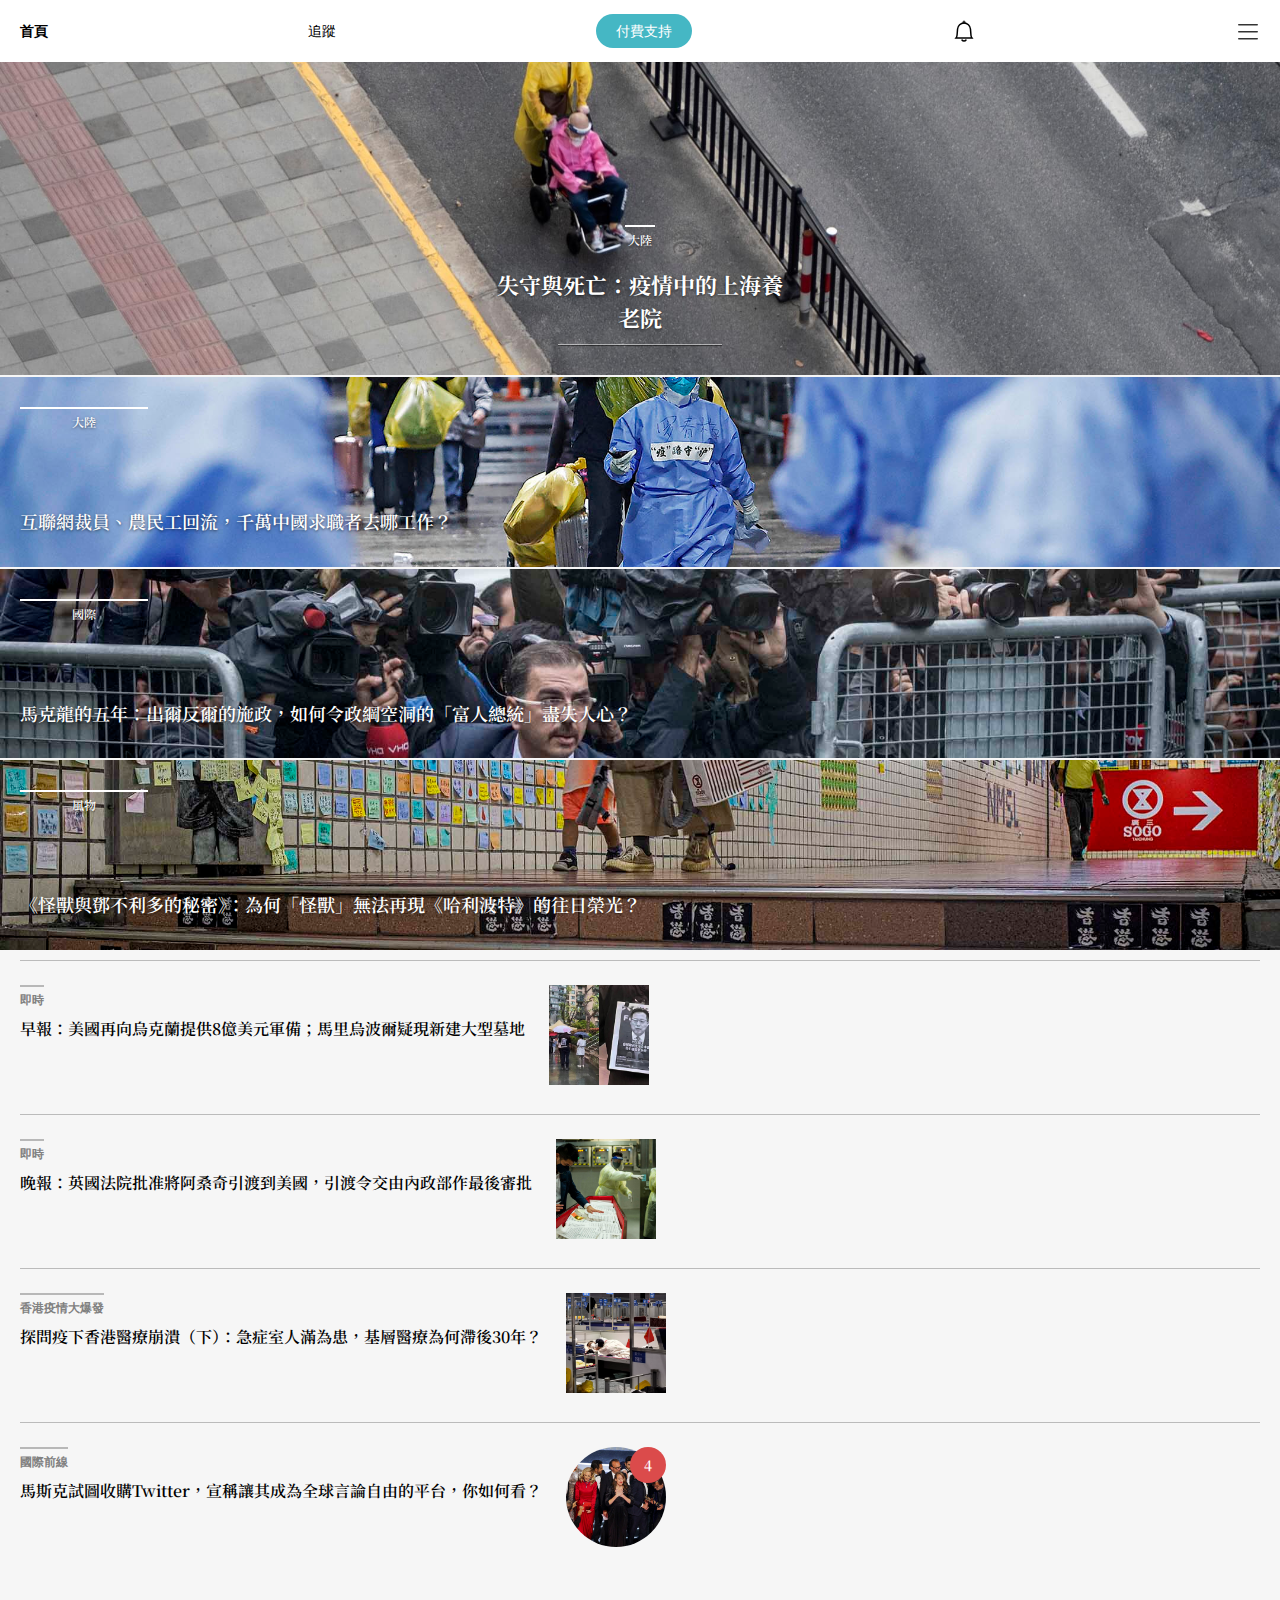
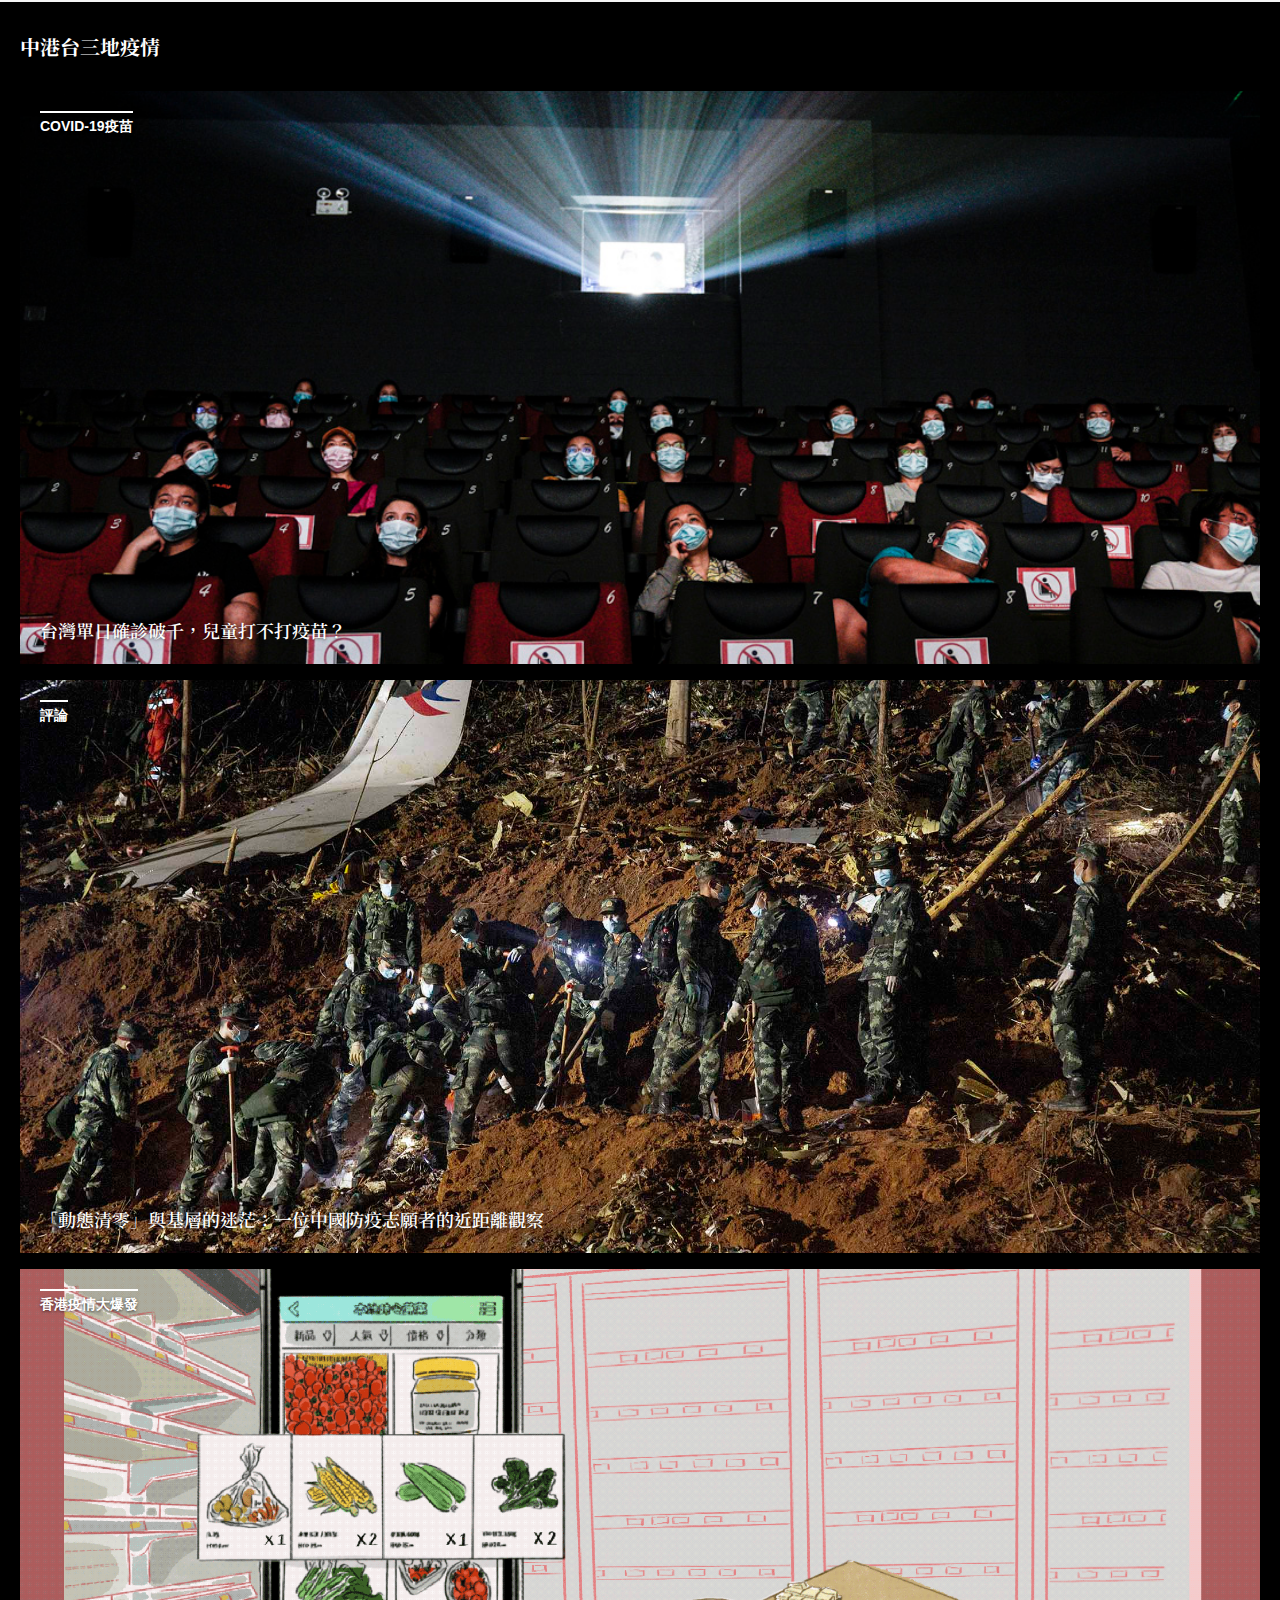
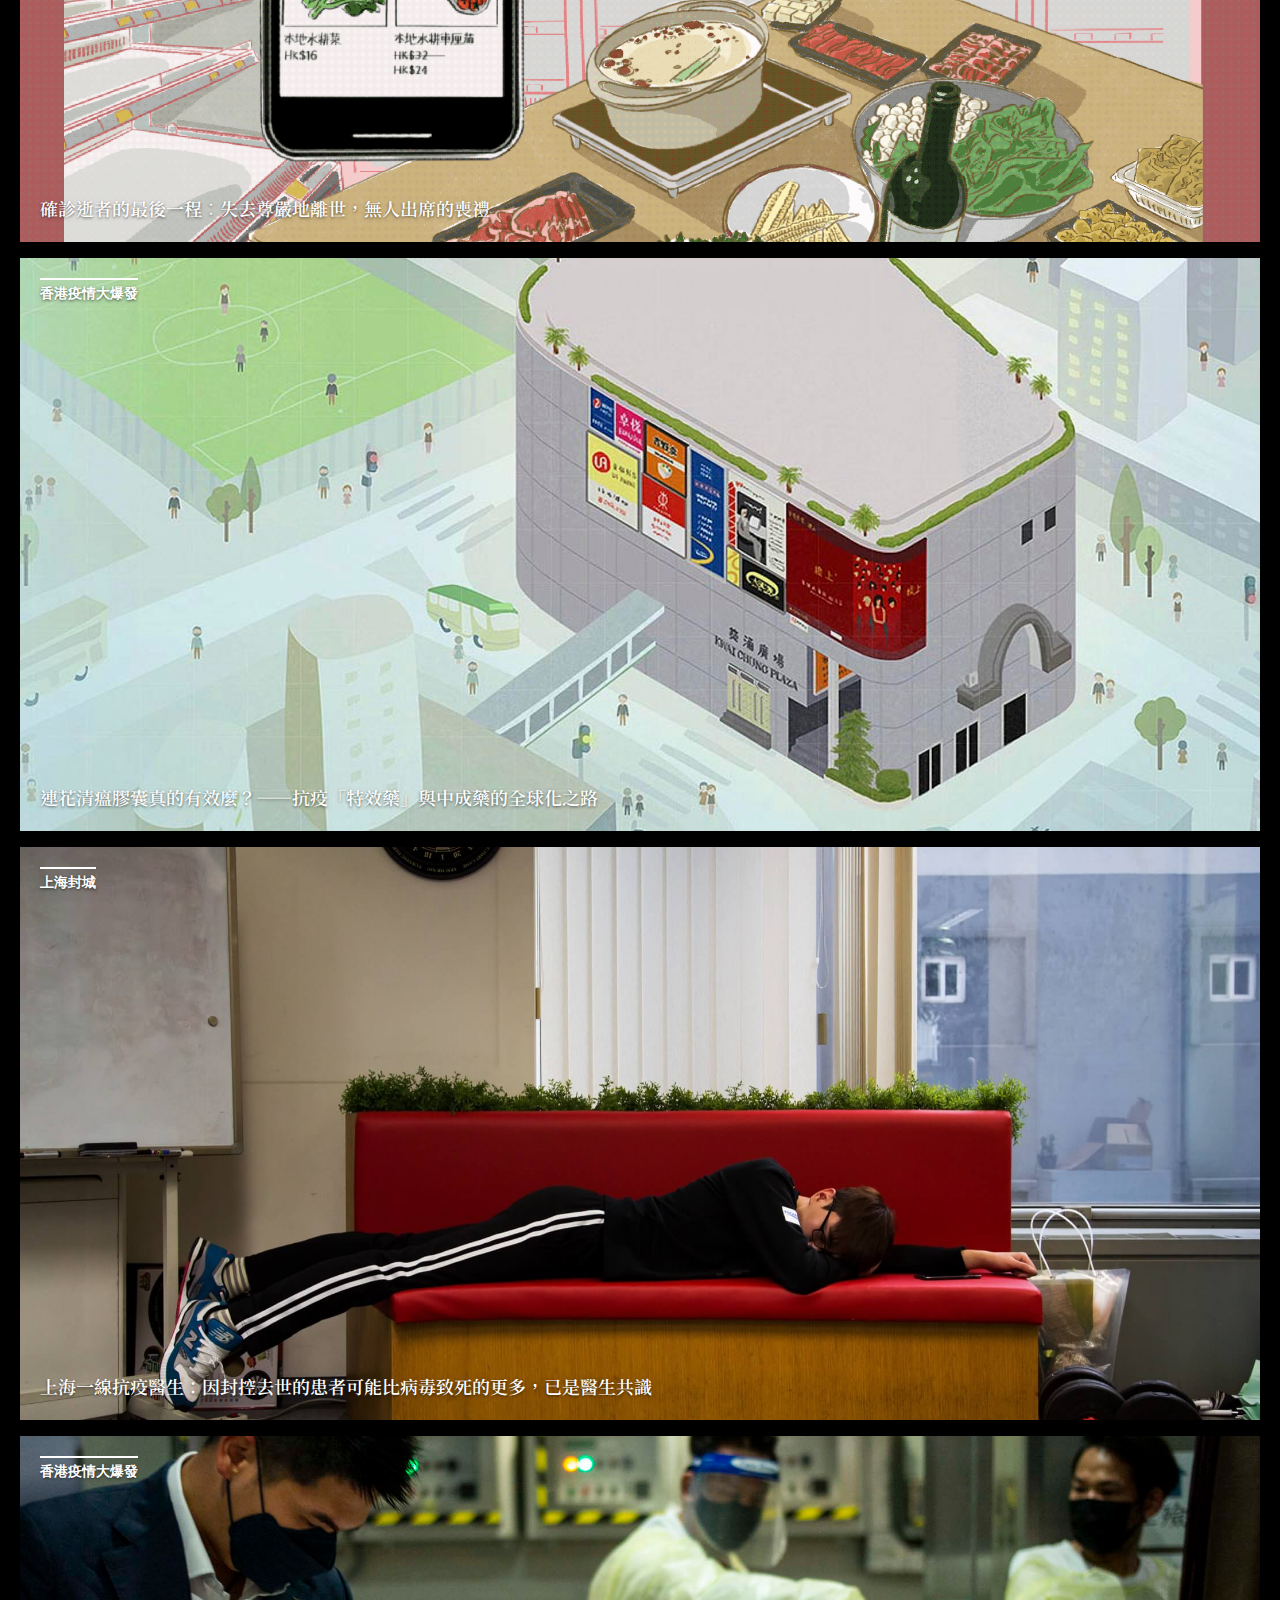
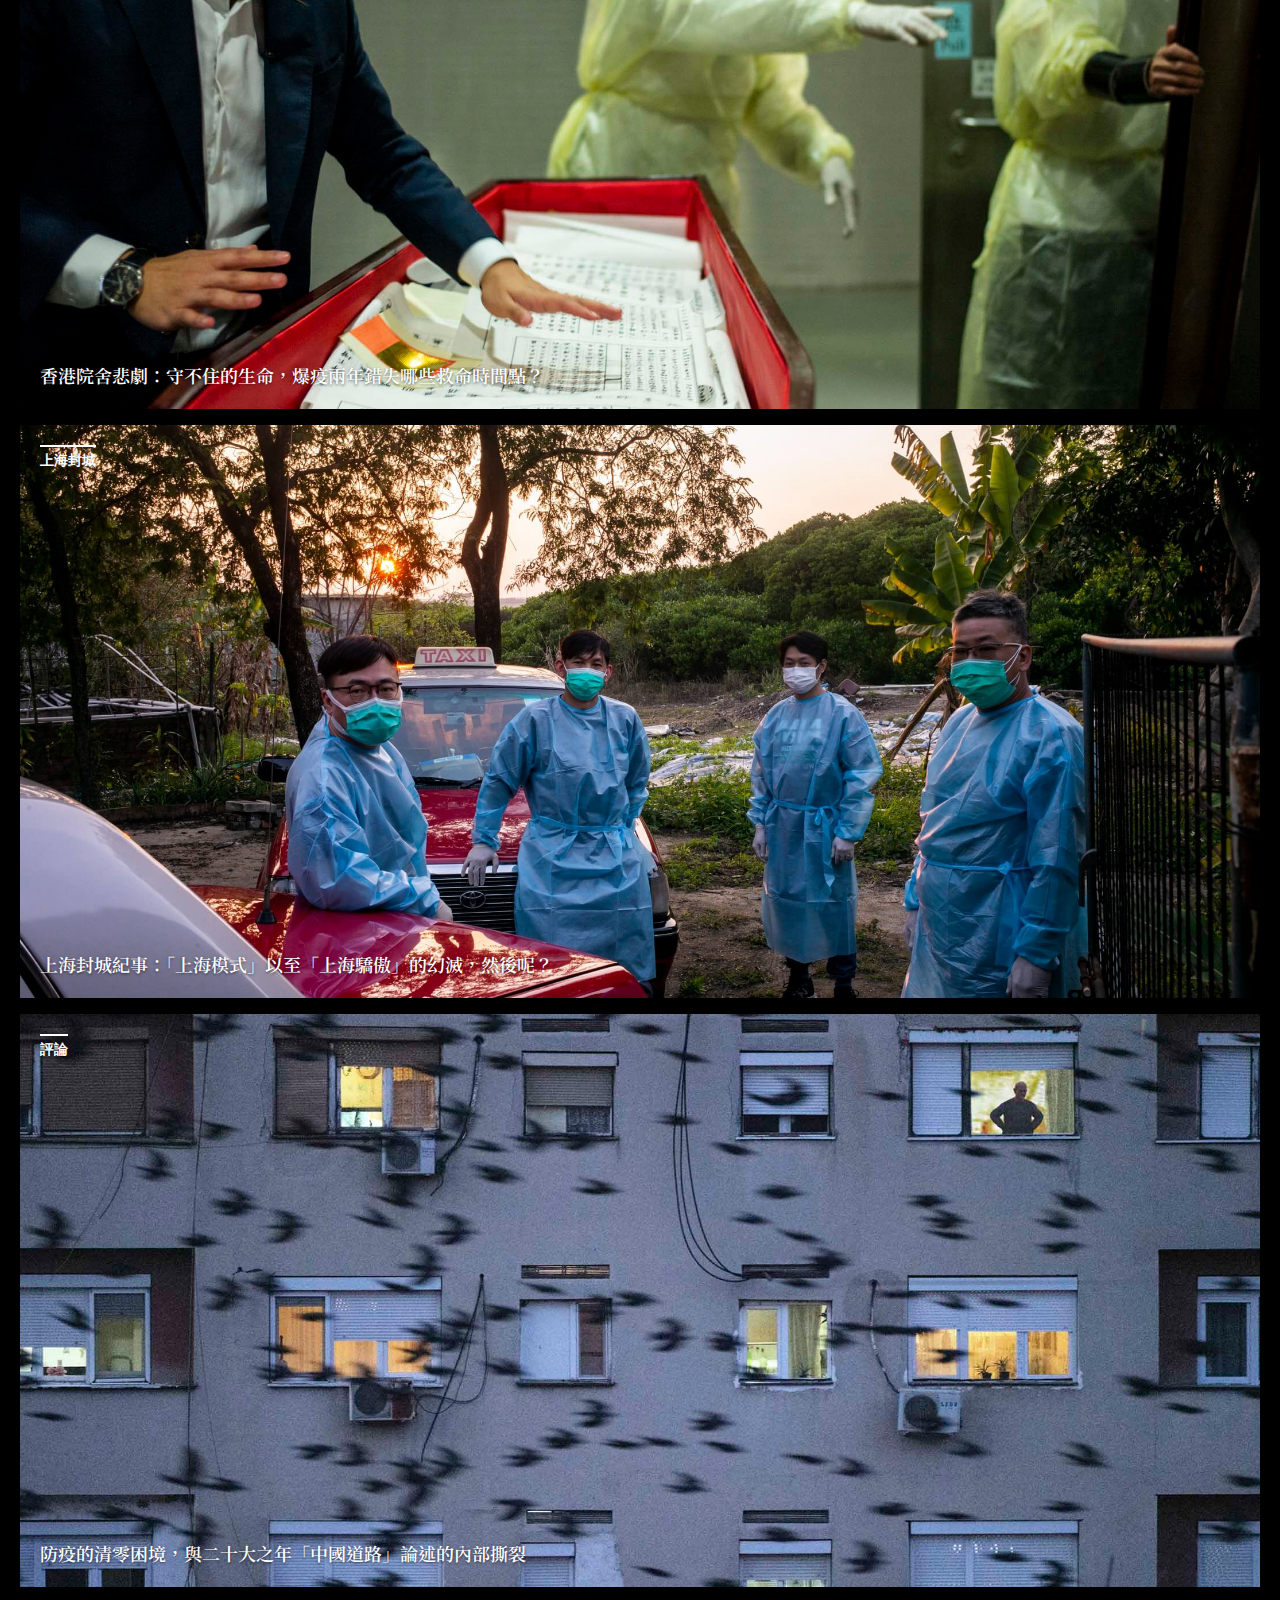
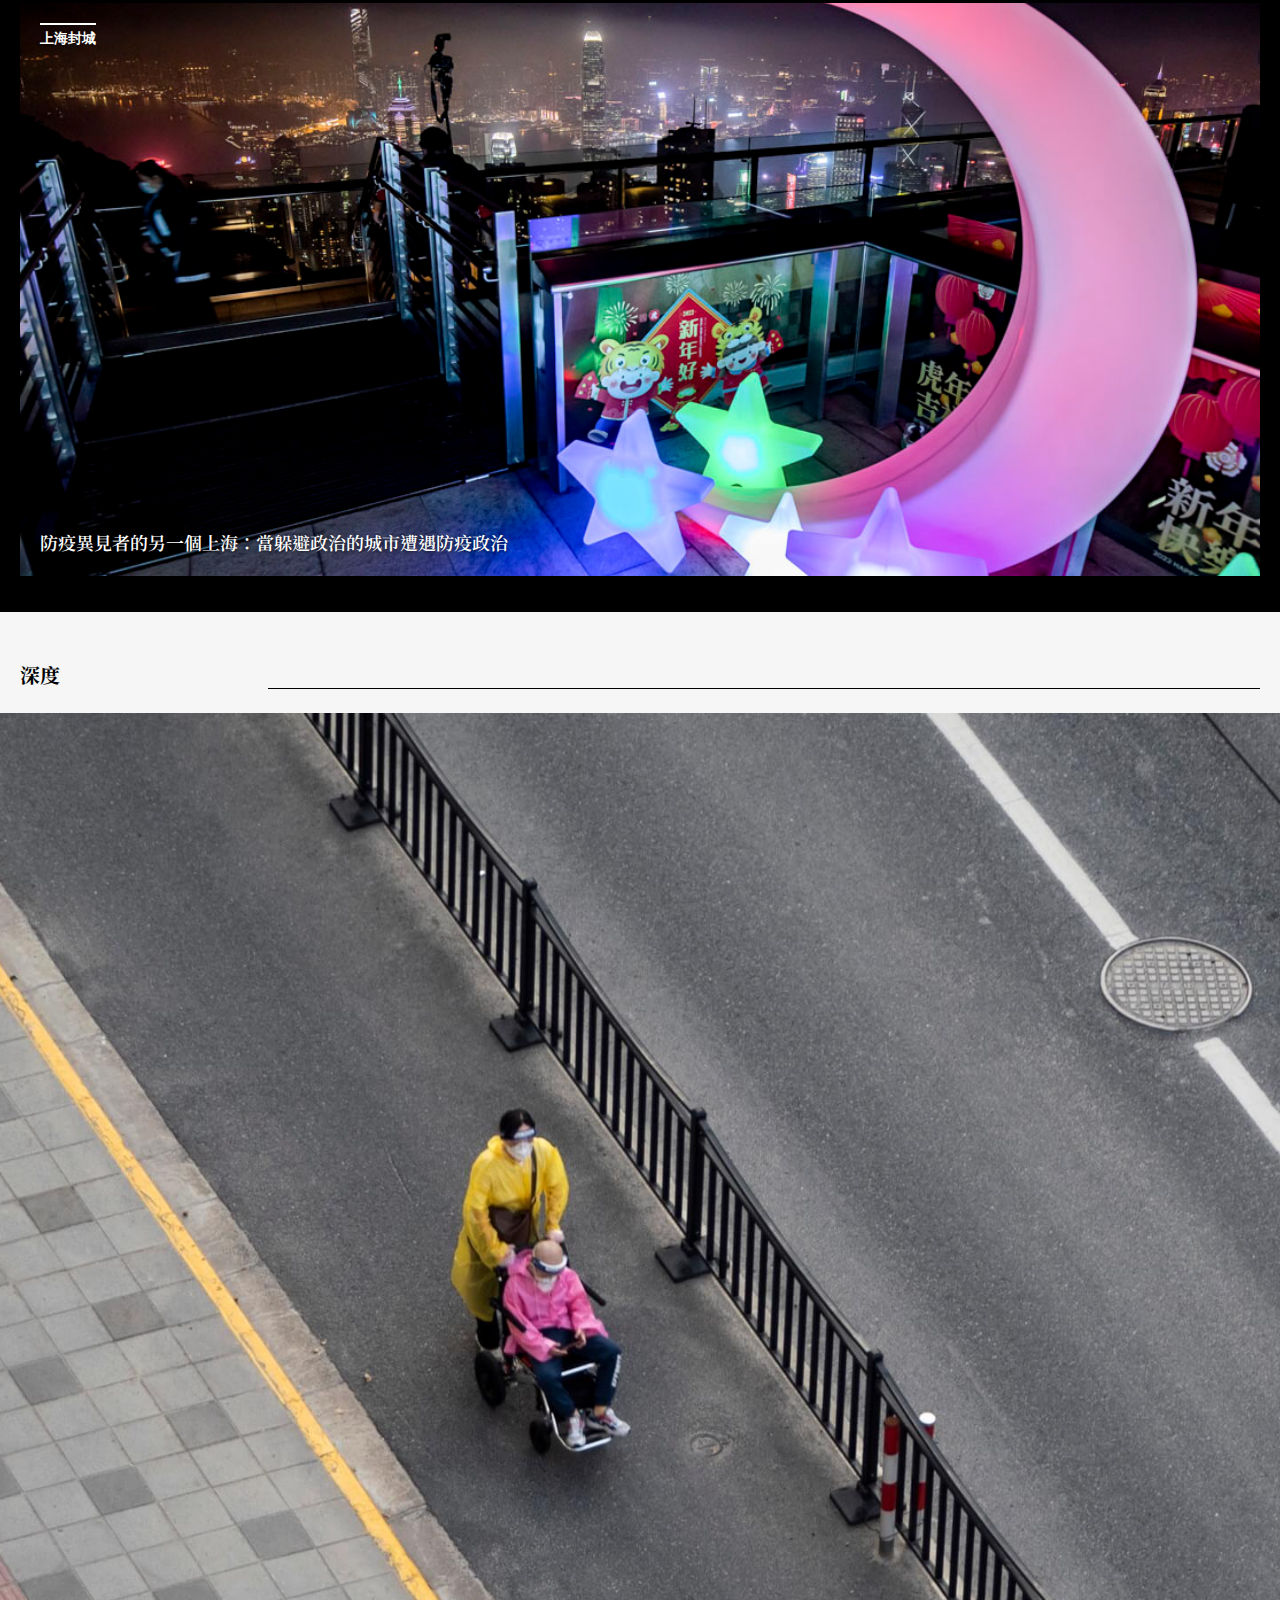
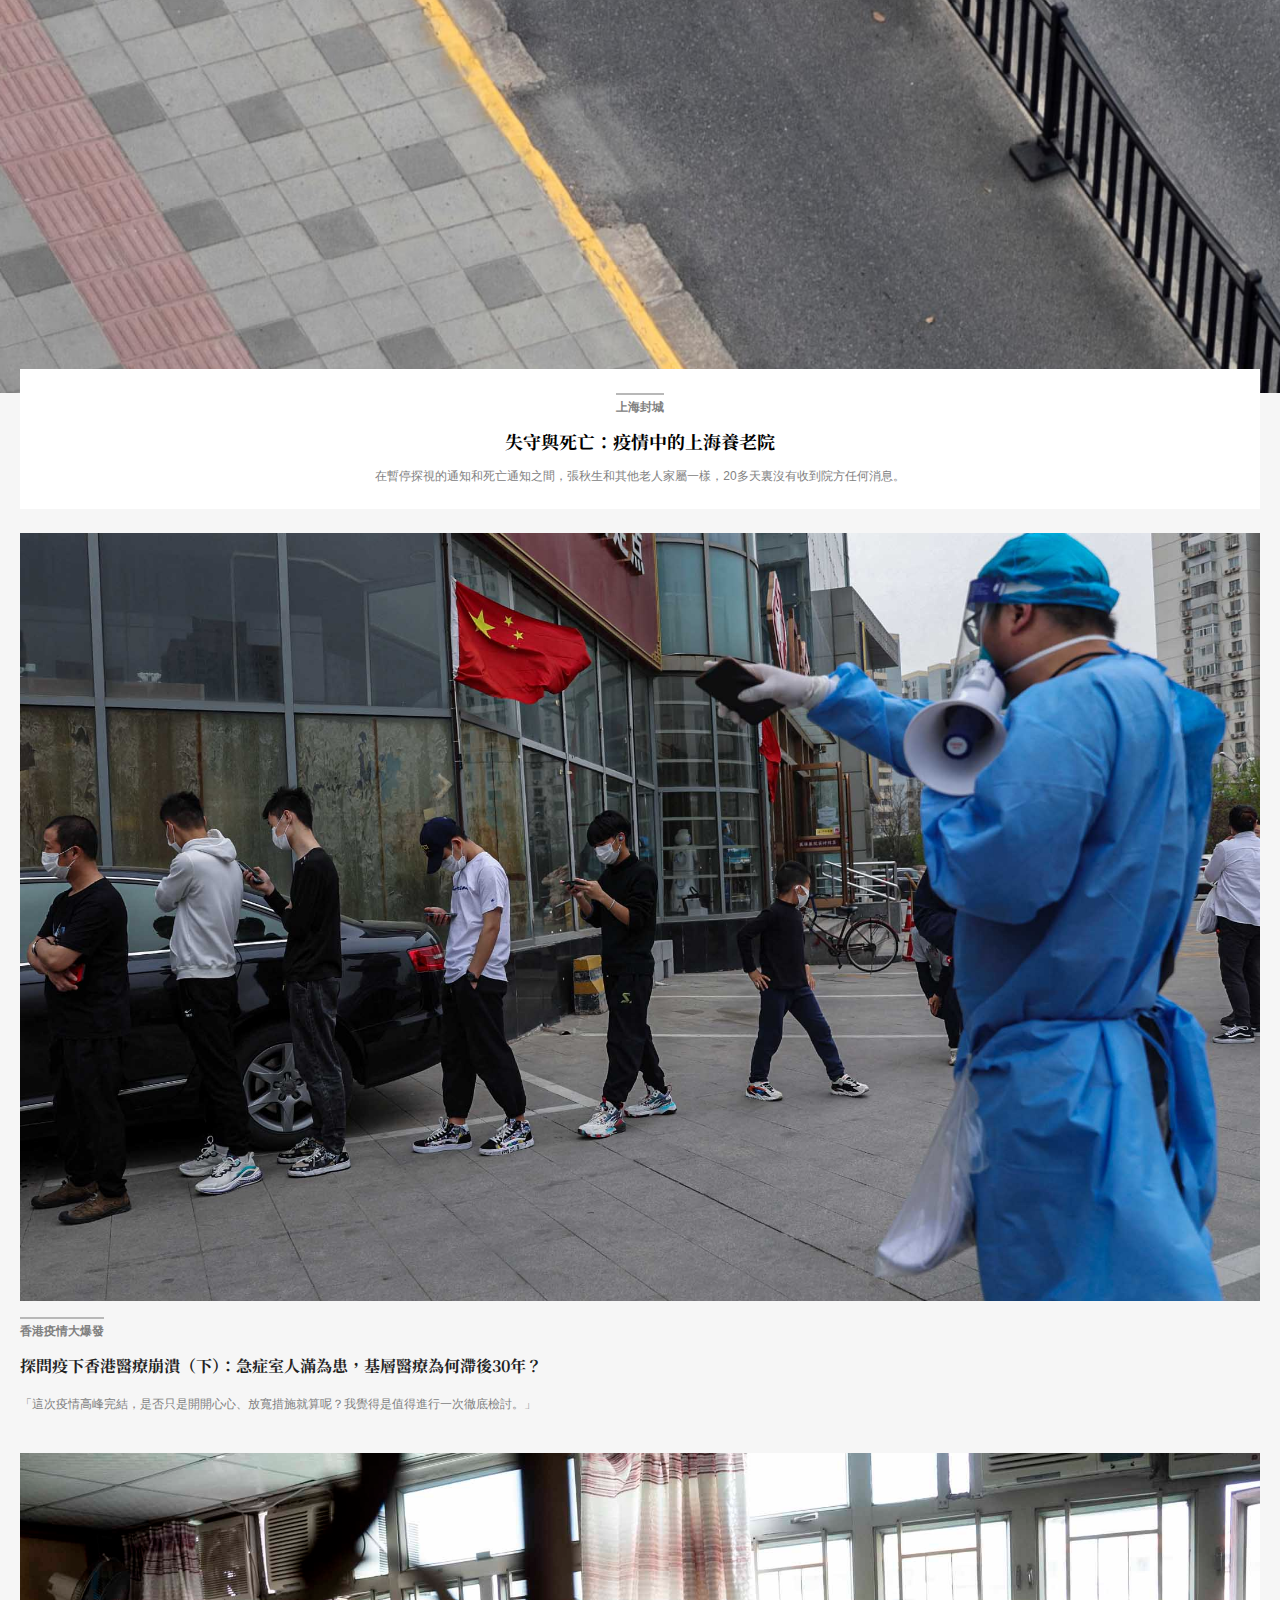
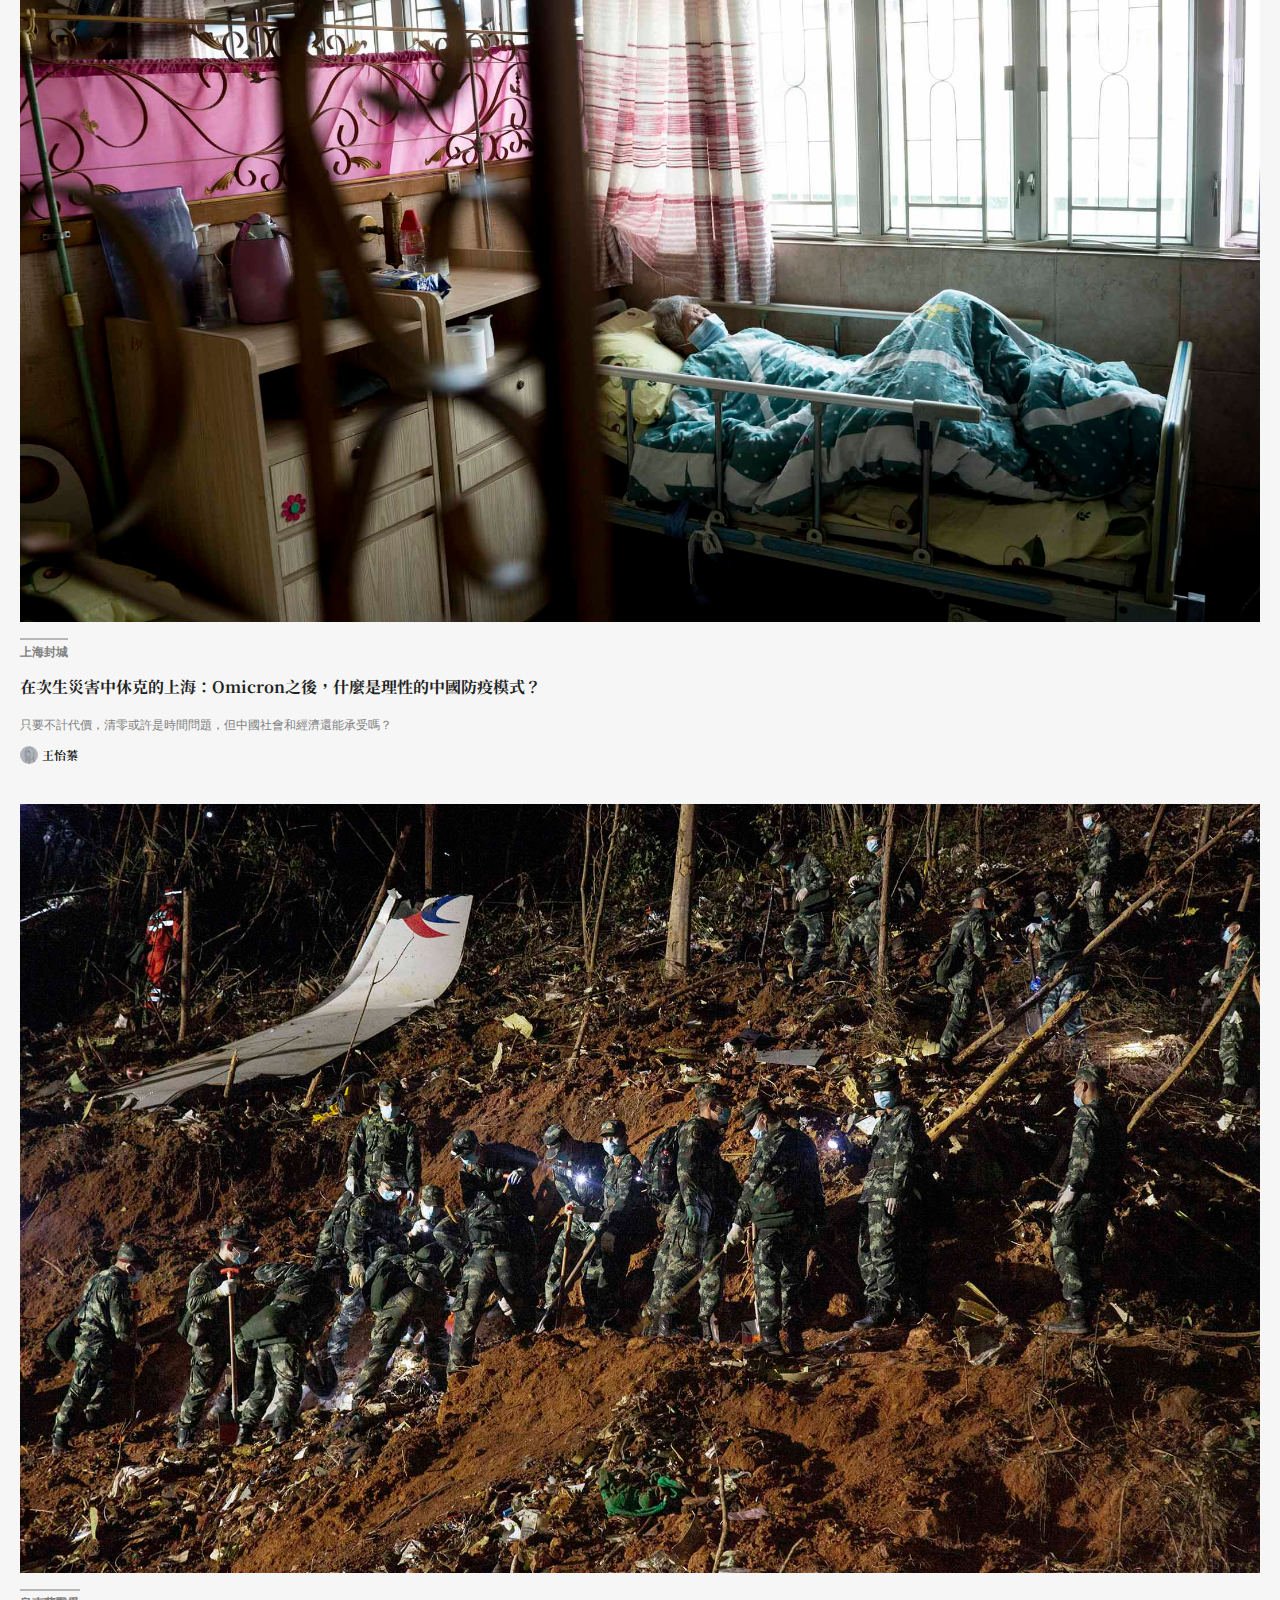
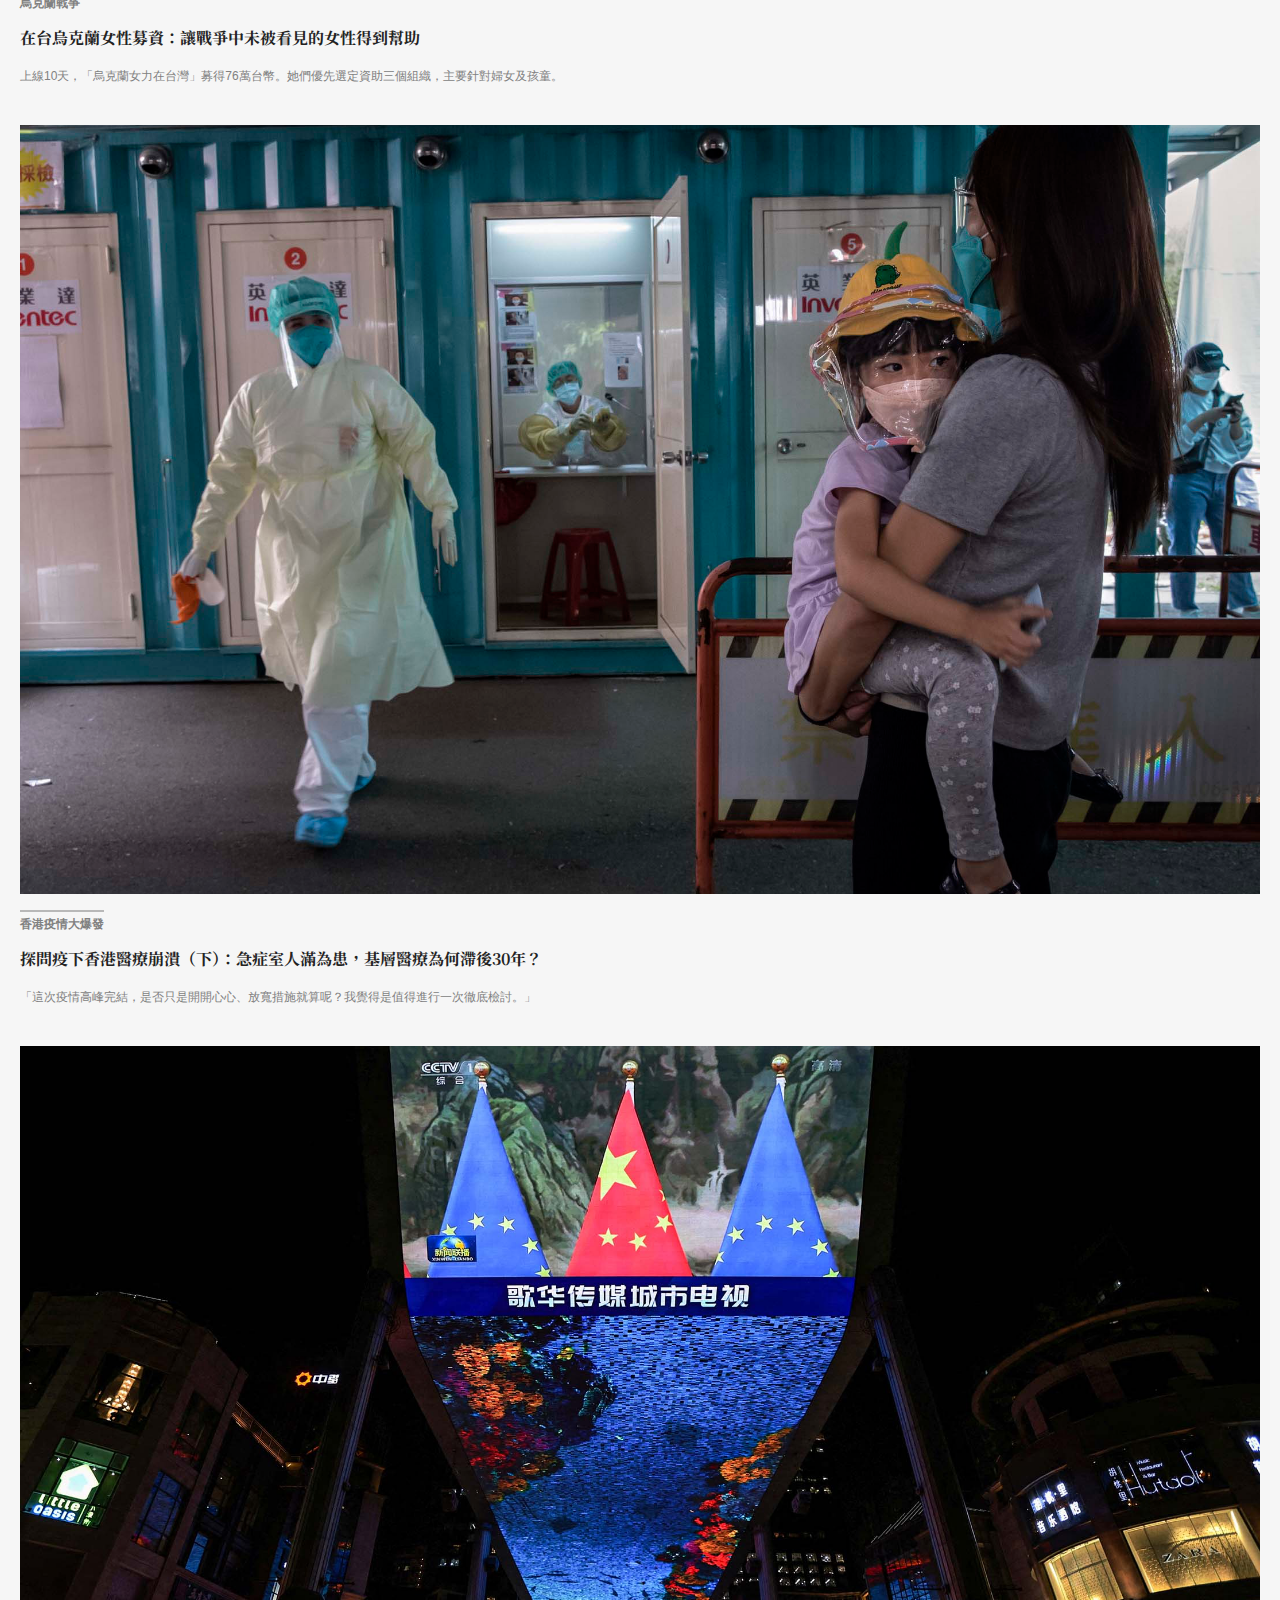
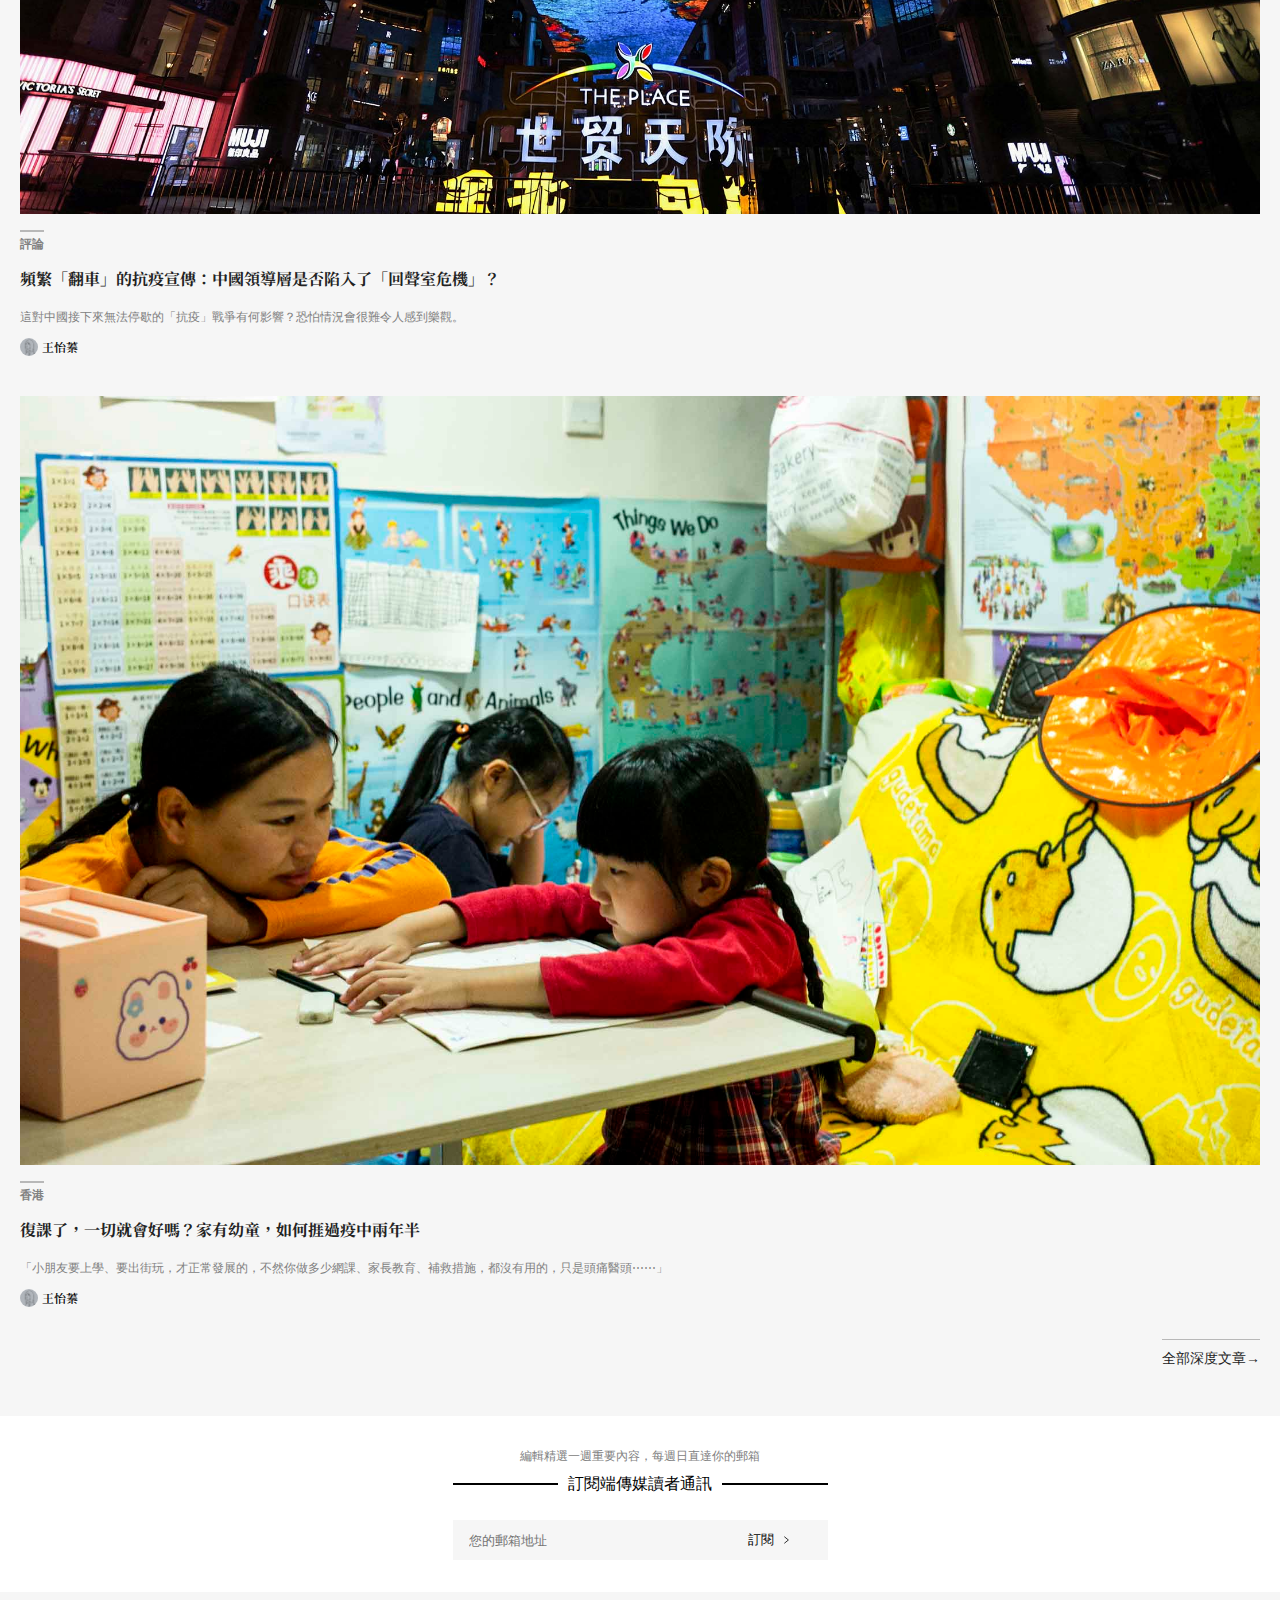
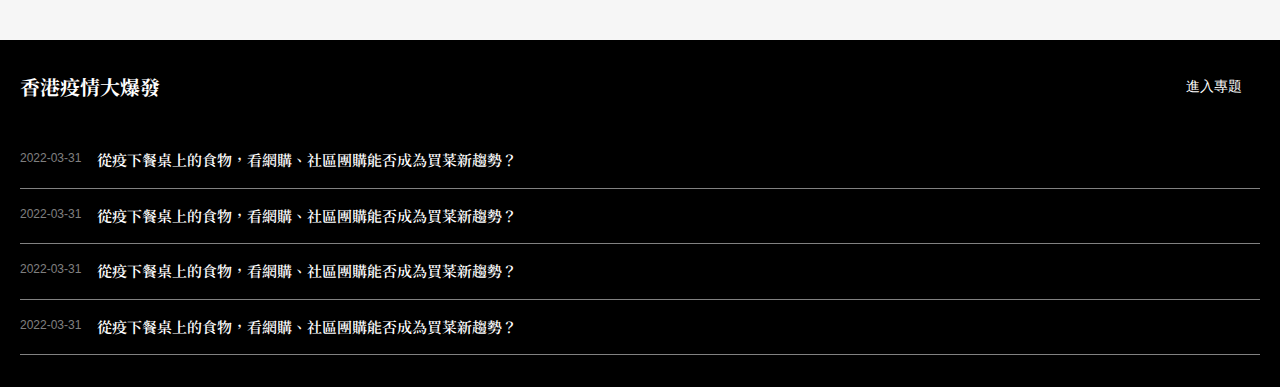
==== index.html @ d1817f8f "0425" ====
<!DOCTYPE html>
<html lang="zh-hant">
  <head>
    <meta charset="UTF-8" />
    <meta http-equiv="X-UA-Compatible" content="IE=edge" />
    <meta name="viewport" content="width=device-width, initial-scale=1.0" />
    <title>端傳媒 Initium Media</title>
    <link rel="icon" href="./imgs/0b9cf7fe9c518887768e6c485764cd12.ico" />
    <!--google font-->
    <link rel="preconnect" href="https://fonts.googleapis.com" />
    <link rel="preconnect" href="https://fonts.gstatic.com" crossorigin />
    <link
      href="https://fonts.googleapis.com/css2?family=Noto+Serif+TC:wght@200;300;400;500;600;700;900&display=swap"
      rel="stylesheet"
    />
    <!--google font end-->
    <link rel="stylesheet" href="./styles/style.css" />
  </head>
  <body>
    <header>
      <nav>
        <div class="nav_container">
          <div class="navbar">
            <ul>
              <li><a id="index" href="#">首頁</a></li>
              <li><a id="follow" href="#">追蹤</a></li>
              <li><a id="support" href="#">付費支持</a></li>
              <li>
                <a href="#">
                  <svg
                    width="24"
                    height="24"
                    viewBox="0 0 24 24"
                    xmlns="http://www.w3.org/2000/svg"
                    style="fill: none"
                    stroke="#000000"
                  >
                    <path
                      d="M5.55934 8.99866C5.8163 5.61978 8.6265 3 12.0151 3V3C15.3913 3 18.1965 5.60103 18.4596 8.9669C18.6845 11.8446 18.9232 14.8207 19 15.5C19.1579 16.8966 20 18 20 18H4C4 18 4.77511 17.0488 5 15.5C5.10824 14.7546 5.34395 11.831 5.55934 8.99866Z"
                      stroke-width="1.5"
                      stroke-miterlimit="10"
                      class="stroke"
                    ></path>
                    <path
                      d="M11 2C11 1.44772 11.4477 1 12 1C12.5523 1 13 1.44772 13 2V3H11V2Z"
                      class="stroke"
                    ></path>
                    <path
                      d="M10 20C10 20 10.6667 21 12 21C13.3333 21 14 20 14 20"
                      stroke-width="1.5"
                      stroke-linecap="round"
                      stroke-linejoin="round"
                      class="stroke"
                    ></path>
                  </svg>
                </a>
              </li>
              <li>
                <a href="#">
                  <svg
                    width="24"
                    height="24"
                    viewBox="0 0 24 24"
                    xmlns="http://www.w3.org/2000/svg"
                    style="fill: rgb(52, 52, 52)"
                  >
                    <path
                      fill-rule="evenodd"
                      clip-rule="evenodd"
                      d="M2 4.75C2 4.33579 2.33579 4 2.75 4H21.25C21.6642 4 22 4.33579 22 4.75C22 5.16421 21.6642 5.5 21.25 5.5H2.75C2.33579 5.5 2 5.16421 2 4.75ZM2 11.75C2 11.3358 2.33579 11 2.75 11H21.25C21.6642 11 22 11.3358 22 11.75C22 12.1642 21.6642 12.5 21.25 12.5H2.75C2.33579 12.5 2 12.1642 2 11.75ZM2.75 18C2.33579 18 2 18.3358 2 18.75C2 19.1642 2.33579 19.5 2.75 19.5H21.25C21.6642 19.5 22 19.1642 22 18.75C22 18.3358 21.6642 18 21.25 18H2.75Z"
                      class="fill"
                    ></path>
                  </svg>
                </a>
              </li>
            </ul>
          </div>
        </div>
      </nav>
    </header>
    <section class="section1">
      <div class="container">
        <div class="news">
          <div class="text">大陸</div>
          <h3>失守與死亡：疫情中的上海養老院</h3>
        </div>
      </div>
      <div class="big-container">
        <div class="container1">
          <div class="text">大陸</div>
          <div class="news">
            <h3>互聯網裁員、農民工回流，千萬中國求職者去哪工作？</h3>
          </div>
        </div>
        <div class="container2">
          <div class="text">國際</div>
          <div class="news">
            <h3>
              馬克龍的五年：出爾反爾的施政，如何令政綱空洞的「富人總統」盡失人心？
            </h3>
          </div>
        </div>
        <div class="container3">
          <div class="text">風物</div>
          <div class="news">
            <h3>
              《怪獸與鄧不利多的秘密》：為何「怪獸」無法再現《哈利波特》的往日榮光？
            </h3>
          </div>
        </div>
      </div>
    </section>
    <section class="section2">
      <div class="news-container">
        <div class="left-side">
          <div class="small-text"><a href="#">即時</a></div>
          <div class="content">
            早報：美國再向烏克蘭提供8億美元軍備；馬里烏波爾疑現新建大型墓地
          </div>
        </div>
        <div class="right-side">
          <img src="./imgs/01d7fdb7a95847cabf427108853ba7f3.jpg" alt="" />
        </div>
      </div>
      <div class="news-container">
        <div class="left-side">
          <div class="small-text"><a href="#">即時</a></div>
          <div class="content">
            晚報：英國法院批准將阿桑奇引渡到美國，引渡令交由內政部作最後審批
          </div>
        </div>
        <div class="right-side">
          <img src="./imgs/11f381bcdad04eff9d2993f2eb67cf8b.jpg" alt="" />
        </div>
      </div>
      <div class="news-container">
        <div class="left-side">
          <div class="small-text"><a href="#">香港疫情大爆發</a></div>
          <div class="content">
            探問疫下香港醫療崩潰（下）：急症室人滿為患，基層醫療為何滯後30年？
          </div>
        </div>
        <div class="right-side">
          <img src="./imgs/8d4ab4cacc8d4ba58257bc07007bc4ca.jpg" alt="" />
        </div>
      </div>
      <div class="news-container">
        <div class="left-side">
          <div class="small-text"><a href="#">國際前線</a></div>
          <div class="content">
            馬斯克試圖收購Twitter，宣稱讓其成為全球言論自由的平台，你如何看？
          </div>
        </div>
        <div id="message-4" class="right-side">
          <span>
            <img
              id="circle"
              src="./imgs/2d6c40f54c5c4ceda9a28a1fded94894.jpg"
              alt=""
            />
          </span>
        </div>
      </div>
    </section>
    <section class="editor-choice">
      <h2>中港台三地疫情</h2>
      <div class="ec-container">
        <div id="C1" class="container1">
          <div class="text"><a href="#">COVID-19疫苗</a></div>
          <div class="news">
            <h3>台灣單日確診破千，兒童打不打疫苗？</h3>
          </div>
        </div>
        <div id="C2" class="container1">
          <div class="text"><a href="#">評論</a></div>
          <div class="news">
            <h3>「動態清零」與基層的迷茫：一位中國防疫志願者的近距離觀察</h3>
          </div>
        </div>
        <div id="C3" class="container1">
          <div class="text"><a href="#">香港疫情大爆發</a></div>
          <div class="news">
            <h3>確診逝者的最後一程︰失去尊嚴地離世，無人出席的喪禮</h3>
          </div>
        </div>
        <div id="C4" class="container1">
          <div class="text"><a href="#">香港疫情大爆發</a></div>
          <div class="news">
            <h3>
              連花清瘟膠囊真的有效麼？——抗疫「特效藥」與中成藥的全球化之路
            </h3>
          </div>
        </div>
        <div id="C5" class="container1">
          <div class="text"><a href="#">上海封城</a></div>
          <div class="news">
            <h3>
              上海一線抗疫醫生：因封控去世的患者可能比病毒致死的更多，已是醫生共識
            </h3>
          </div>
        </div>
        <div id="C6" class="container1">
          <div class="text"><a href="#">香港疫情大爆發</a></div>
          <div class="news">
            <h3>香港院舍悲劇：守不住的生命，爆疫兩年錯失哪些救命時間點？</h3>
          </div>
        </div>
        <div id="C7" class="container1">
          <div class="text"><a href="#">上海封城</a></div>
          <div class="news">
            <h3>上海封城紀事：「上海模式」以至「上海驕傲」的幻滅，然後呢？</h3>
          </div>
        </div>
        <div id="C8" class="container1">
          <div class="text"><a href="#">評論</a></div>
          <div class="news">
            <h3>防疫的清零困境，與二十大之年「中國道路」論述的內部撕裂</h3>
          </div>
        </div>
        <div id="C9" class="container1">
          <div class="text"><a href="#">上海封城</a></div>
          <div class="news">
            <h3>防疫異見者的另一個上海：當躲避政治的城市遭遇防疫政治</h3>
          </div>
        </div>
      </div>
    </section>
    <section class="feature">
      <div class="f-container">
        <div class="section-title">
          <h2>深度</h2>
        </div>
      </div>
      <div class="first-news">
        <a class="pic" href="#"></a>
        <div class="first-content">
          <a href="">上海封城</a>
          <h3>失守與死亡：疫情中的上海養老院</h3>
          <p>
            在暫停探視的通知和死亡通知之間，張秋生和其他老人家屬一樣，20多天裏沒有收到院方任何消息。
          </p>
        </div>
      </div>
      <div class="flex-container">
        <div class="flex-news">
          <a class="pic" href="#"></a>
          <a href="#">香港疫情大爆發</a>
          <h3>
            探問疫下香港醫療崩潰（下）：急症室人滿為患，基層醫療為何滯後30年？
          </h3>
          <p>
            「這次疫情高峰完結，是否只是開開心心、放寬措施就算呢？我覺得是值得進行一次徹底檢討。」
          </p>
        </div>
        <div class="flex-news">
          <a id="P2" class="pic" href="#"></a>
          <a href="#">上海封城</a>
          <h3>
            在次生災害中休克的上海：Omicron之後，什麼是理性的中國防疫模式？
          </h3>
          <p>只要不計代價，清零或許是時間問題，但中國社會和經濟還能承受嗎？</p>
          <div class="author">
            <img src="./imgs/jpg.jpg" alt="jpg.jpg" />
            <span>王怡蓁</span>
          </div>
        </div>
        <div class="flex-news">
          <a id="P3" class="pic" href="#"></a>
          <a href="#">烏克蘭戰爭</a>
          <h3>在台烏克蘭女性募資：讓戰爭中未被看見的女性得到幫助</h3>
          <p>
            上線10天，「烏克蘭女力在台灣」募得76萬台幣。她們優先選定資助三個組織，主要針對婦女及孩童。
          </p>
        </div>
        <div class="flex-news">
          <a id="P4" class="pic" href="#"></a>
          <a href="#">香港疫情大爆發</a>
          <h3>
            探問疫下香港醫療崩潰（下）：急症室人滿為患，基層醫療為何滯後30年？
          </h3>
          <p>
            「這次疫情高峰完結，是否只是開開心心、放寬措施就算呢？我覺得是值得進行一次徹底檢討。」
          </p>
        </div>
        <div class="flex-news">
          <a id="P5" class="pic" href="#"></a>
          <a href="#">評論</a>
          <h3>頻繁「翻車」的抗疫宣傳：中國領導層是否陷入了「回聲室危機」？</h3>
          <p>
            這對中國接下來無法停歇的「抗疫」戰爭有何影響？恐怕情況會很難令人感到樂觀。
          </p>
          <div class="author">
            <img src="./imgs/jpg.jpg" alt="jpg.jpg" />
            <span>王怡蓁</span>
          </div>
        </div>
        <div class="flex-news">
          <a id="P6" class="pic" href="#"></a>
          <a href="#">香港</a>
          <h3>復課了，一切就會好嗎？家有幼童，如何捱過疫中兩年半</h3>
          <p>
            「小朋友要上學、要出街玩，才正常發展的，不然你做多少網課、家長教育、補救措施，都沒有用的，只是頭痛醫頭⋯⋯」
          </p>
          <div class="author">
            <img src="./imgs/jpg.jpg" alt="jpg.jpg" />
            <span>王怡蓁</span>
          </div>
        </div>
        <div class="all-content">
          <span>全部深度文章&#8594;</span>
        </div>
      </div>
    </section>
    <section class="suscribe">
      <div class="container">
        <p>編輯精選一週重要內容，每週日直達你的郵箱</p>
        <h2>訂閱端傳媒讀者通訊</h2>
        <div class="email">
          <input type="email" name="email" placeholder="您的郵箱地址" />
          <button type="submit">訂閱</button>
        </div>
      </div>
    </section>
    <section class="hongkong">
      <div class="container">
        <div class="head-line">
          <h2>香港疫情大爆發</h2>
          <span>進入專題</span>
        </div>
        <ul>
          <li>
            <a href="#">
              <span>2022-03-31</span>
              <h4>從疫下餐桌上的食物，看網購、社區團購能否成為買菜新趨勢？</h4>
            </a>
          </li>
          <li>
            <a href="#">
              <span>2022-03-31</span>
              <h4>從疫下餐桌上的食物，看網購、社區團購能否成為買菜新趨勢？</h4>
            </a>
          </li>
          <li>
            <a href="#">
              <span>2022-03-31</span>
              <h4>從疫下餐桌上的食物，看網購、社區團購能否成為買菜新趨勢？</h4>
            </a>
          </li>
          <li>
            <a href="#">
              <span>2022-03-31</span>
              <h4>從疫下餐桌上的食物，看網購、社區團購能否成為買菜新趨勢？</h4>
            </a>
          </li>
        </ul>
      </div>
    </section>
  </body>
</html>
---- styles/style.css ----
* {
  margin: 0;
  padding: 0;
  -webkit-box-sizing: border-box;
          box-sizing: border-box;
  font-family: "Noto Serif TC", serif;
}

body {
  height: 100%;
  font-weight: 600;
  word-break: break-word;
  background-color: #f6f6f6;
}

body header div.nav_container div.navbar {
  background-color: #fff;
  width: 100vw;
  height: 62px;
  position: fixed;
  z-index: 10;
}

body header div.nav_container div.navbar ul {
  display: -webkit-box;
  display: -ms-flexbox;
  display: flex;
  list-style-type: none;
  -webkit-box-pack: justify;
      -ms-flex-pack: justify;
          justify-content: space-between;
  padding: 0 20px;
  padding-top: 20px;
  font-size: 14px;
}

body header div.nav_container div.navbar ul li a {
  text-decoration: none;
  color: black;
  font-family: -apple-system, BlinkMacSystemFont, "Segoe UI", Roboto, Oxygen, Ubuntu, Cantarell, "Open Sans", "Helvetica Neue", sans-serif;
}

body header div.nav_container div.navbar ul li a#index {
  font-weight: 600;
}

body header div.nav_container div.navbar ul li a#follow {
  font-weight: 300;
}

body header div.nav_container div.navbar ul li a#support {
  background-color: #45b7c4;
  padding: 9px 20px;
  border-radius: 25px;
  color: white;
  font-weight: 300;
}

body section.section1 div.container {
  position: relative;
  width: 100%;
  height: 375px;
  background-image: url(../imgs/d7db8001fcfb4a668768c4b12ea8be6a.jpg);
  background-size: cover;
  background-position: 50% 50%;
  display: -webkit-box;
  display: -ms-flexbox;
  display: flex;
  -webkit-box-orient: vertical;
  -webkit-box-direction: normal;
      -ms-flex-direction: column;
          flex-direction: column;
  -webkit-box-pack: center;
      -ms-flex-pack: center;
          justify-content: center;
  -webkit-box-align: center;
      -ms-flex-align: center;
          align-items: center;
  color: #fff;
  margin-bottom: 2px;
}

body section.section1 div.container div.news {
  position: absolute;
  bottom: 0;
  text-align: center;
  margin-bottom: 20px;
}

body section.section1 div.container div.news div.text {
  width: 10%;
  margin: 15px auto;
  line-height: 26px;
  font-size: 12px;
  border-top: 2px solid #fff;
  text-shadow: 0 1px 3px rgba(0, 0, 0, 0.6);
}

body section.section1 div.container div.news h3 {
  font-size: 22px;
  width: 295px;
  margin: 0 auto;
  line-height: 33px;
  text-shadow: 0 1px 3px rgba(0, 0, 0, 0.6);
}

body section.section1 div.container div.news h3::after {
  content: "";
  display: block;
  height: 1px;
  background-color: rgba(255, 255, 255, 0.516);
  width: 55.5%;
  margin: 10px auto;
  -webkit-box-shadow: 0 1px 1px rgba(0, 0, 0, 0.6);
          box-shadow: 0 1px 1px rgba(0, 0, 0, 0.6);
}

body section.section1 div.big-container {
  margin-bottom: 2px;
}

body section.section1 div.big-container div.container1 {
  position: relative;
  width: 100%;
  padding: 20px;
  height: 189.5px;
  background-image: url(../imgs/a4acbfdcbffd4ad28b1fee56dded38a3.jpg);
  background-size: cover;
  background-position: 50% 50%;
  display: -webkit-box;
  display: -ms-flexbox;
  display: flex;
  -webkit-box-orient: vertical;
  -webkit-box-direction: normal;
      -ms-flex-direction: column;
          flex-direction: column;
  -webkit-box-pack: center;
      -ms-flex-pack: center;
          justify-content: center;
  -webkit-box-align: center;
      -ms-flex-align: center;
          align-items: center;
  color: #fff;
  margin-bottom: 2px;
}

body section.section1 div.big-container div.container1 div.text {
  position: absolute;
  top: 20px;
  left: 20px;
  width: 10%;
  margin-top: 10px;
  text-align: center;
  line-height: 26px;
  font-size: 12px;
  border-top: 2px solid #fff;
  text-shadow: 0 1px 3px rgba(0, 0, 0, 0.6);
}

body section.section1 div.big-container div.container1 div.news {
  width: 100%;
}

body section.section1 div.big-container div.container1 div.news h3 {
  font-weight: 600;
  font-size: 18px;
  margin: 0 auto;
  margin-top: 100px;
  line-height: 27px;
  text-shadow: 0 1px 3px rgba(0, 0, 0, 0.6);
}

body section.section1 div.big-container div.container2 {
  position: relative;
  width: 100%;
  padding: 20px;
  height: 189.5px;
  background-image: url(../imgs/c6a14e7f68bc40ae9aa3e8d73ce14072.jpg);
  background-size: cover;
  background-position: 50% 50%;
  display: -webkit-box;
  display: -ms-flexbox;
  display: flex;
  -webkit-box-orient: vertical;
  -webkit-box-direction: normal;
      -ms-flex-direction: column;
          flex-direction: column;
  -webkit-box-pack: center;
      -ms-flex-pack: center;
          justify-content: center;
  -webkit-box-align: center;
      -ms-flex-align: center;
          align-items: center;
  color: #fff;
  margin-bottom: 2px;
}

body section.section1 div.big-container div.container2 div.text {
  position: absolute;
  top: 20px;
  left: 20px;
  width: 10%;
  margin-top: 10px;
  text-align: center;
  line-height: 26px;
  font-size: 12px;
  border-top: 2px solid #fff;
  text-shadow: 0 1px 3px rgba(0, 0, 0, 0.6);
}

body section.section1 div.big-container div.container2 div.news {
  width: 100%;
}

body section.section1 div.big-container div.container2 div.news h3 {
  font-weight: 600;
  font-size: 18px;
  margin: 0 auto;
  margin-top: 100px;
  line-height: 27px;
  text-shadow: 0 1px 3px rgba(0, 0, 0, 0.6);
}

body section.section1 div.big-container div.container3 {
  position: relative;
  width: 100%;
  padding: 20px;
  height: 189.5px;
  background-image: url(../imgs/3a929fc66eab4a21a265a3b680785fd3.jpg);
  background-size: cover;
  background-position: 50% 50%;
  display: -webkit-box;
  display: -ms-flexbox;
  display: flex;
  -webkit-box-orient: vertical;
  -webkit-box-direction: normal;
      -ms-flex-direction: column;
          flex-direction: column;
  -webkit-box-pack: center;
      -ms-flex-pack: center;
          justify-content: center;
  -webkit-box-align: center;
      -ms-flex-align: center;
          align-items: center;
  color: #fff;
  margin-bottom: 2px;
}

body section.section1 div.big-container div.container3 div.text {
  position: absolute;
  top: 20px;
  left: 20px;
  width: 10%;
  margin-top: 10px;
  text-align: center;
  line-height: 26px;
  font-size: 12px;
  border-top: 2px solid #fff;
  text-shadow: 0 1px 3px rgba(0, 0, 0, 0.6);
}

body section.section1 div.big-container div.container3 div.news {
  width: 100%;
}

body section.section1 div.big-container div.container3 div.news h3 {
  font-weight: 600;
  font-size: 18px;
  margin: 0 auto;
  margin-top: 100px;
  line-height: 27px;
  text-shadow: 0 1px 3px rgba(0, 0, 0, 0.6);
}

body section.section2 {
  margin-top: 10px;
  padding: 0 20px;
  width: 100%;
  margin-bottom: 26px;
}

body section.section2 div.news-container {
  display: -webkit-box;
  display: -ms-flexbox;
  display: flex;
  padding: 24px 0;
  border-top: 1px solid rgba(51, 51, 51, 0.303);
}

body section.section2 div.news-container div.left-side div.small-text {
  margin-bottom: 8px;
}

body section.section2 div.news-container div.left-side div.small-text a {
  font-size: 12px;
  color: #818181;
  border-top: 2px solid #b8b8b8;
  text-decoration: none;
  display: inline-block;
  padding-top: 5px;
  font-family: -apple-system, BlinkMacSystemFont, "Segoe UI", Roboto, Oxygen, Ubuntu, Cantarell, "Open Sans", "Helvetica Neue", sans-serif;
}

body section.section2 div.right-side {
  position: relative;
}

body section.section2 div.right-side img {
  width: 100px;
  height: 100px;
  -o-object-fit: cover;
     object-fit: cover;
  margin-left: 24px;
}

body section.section2 div.right-side img#circle {
  border-radius: 50%;
}

body section.section2 div.right-side#message-4::after {
  content: "4";
  display: block;
  width: 36px;
  height: 36px;
  background-color: #db4b4b;
  position: absolute;
  border-radius: 50%;
  display: -webkit-box;
  display: -ms-flexbox;
  display: flex;
  -webkit-box-align: center;
      -ms-flex-align: center;
          align-items: center;
  -webkit-box-pack: center;
      -ms-flex-pack: center;
          justify-content: center;
  font-size: 14px;
  color: #fff;
  top: 0;
  right: 0;
  text-align: center;
  z-index: 2;
}

body section.editor-choice {
  padding: 20px;
  background-color: black;
  margin-bottom: 48px;
}

body section.editor-choice h2 {
  color: #fff;
  margin-bottom: 30px;
  margin-top: 10px;
  font-size: 20px;
}

body section.editor-choice div.ec-container div.container1 {
  position: relative;
  width: 100%;
  padding: 20px;
  background-image: url(../imgs/b58de4f82d9b454eb14f50421799b018.jpg);
  background-size: cover;
  background-position: 50% 50%;
  display: -webkit-box;
  display: -ms-flexbox;
  display: flex;
  -webkit-box-orient: vertical;
  -webkit-box-direction: normal;
      -ms-flex-direction: column;
          flex-direction: column;
  -webkit-box-pack: center;
      -ms-flex-pack: center;
          justify-content: center;
  -webkit-box-align: center;
      -ms-flex-align: center;
          align-items: center;
  color: #fff;
  margin-bottom: 16px;
}

body section.editor-choice div.ec-container div.container1 div.text {
  position: absolute;
  top: 20px;
  left: 20px;
  text-align: center;
  text-shadow: 0 1px 3px rgba(0, 0, 0, 0.6);
}

body section.editor-choice div.ec-container div.container1 div.text a {
  font-size: 14px;
  font-weight: 700;
  color: #fff;
  border-top: 2px solid #ffffff;
  text-decoration: none;
  display: inline-block;
  padding-top: 5px;
  font-family: -apple-system, BlinkMacSystemFont, "Segoe UI", Roboto, Oxygen, Ubuntu, Cantarell, "Open Sans", "Helvetica Neue", sans-serif;
}

body section.editor-choice div.ec-container div.container1 div.news {
  width: 100%;
}

body section.editor-choice div.ec-container div.container1 div.news h3 {
  font-weight: 600;
  font-size: 18px;
  margin: 0 auto;
  margin-top: calc(50% - 94px);
  line-height: 27px;
  text-shadow: 0 1px 3px rgba(0, 0, 0, 0.6);
}

body section.editor-choice div.ec-container div.container1#C2 {
  background-image: url(../imgs/240b7144e1ef4cc0986223923de33bc4.jpg);
}

body section.editor-choice div.ec-container div.container1#C3 {
  background-image: url(../imgs/aee0f96bc99f4345b306e0c761f1c66c.png);
}

body section.editor-choice div.ec-container div.container1#C4 {
  background-image: url(../imgs/197ce48648cd486199eb3c0807889260.jpg);
}

body section.editor-choice div.ec-container div.container1#C5 {
  background-image: url(../imgs/11411cf11b8548548aec8006d233ace8.jpg);
}

body section.editor-choice div.ec-container div.container1#C6 {
  background-image: url(../imgs/11f381bcdad04eff9d2993f2eb67cf8b.jpg);
}

body section.editor-choice div.ec-container div.container1#C7 {
  background-image: url(../imgs/1b0897170f54445fbb24c97307e54063.jpg);
}

body section.editor-choice div.ec-container div.container1#C8 {
  background-image: url(../imgs/1b6f55c8033b4818b0fd77814752a9c4.jpg);
}

body section.editor-choice div.ec-container div.container1#C9 {
  background-image: url(../imgs/1ced8662cf664fd5b321453df600b5e1.jpg);
}

body section.feature div.f-container div.section-title {
  padding: 0 20px;
}

body section.feature div.f-container div.section-title h2 {
  font-size: 20px;
  position: relative;
  margin-bottom: 24px;
}

body section.feature div.f-container div.section-title h2::after {
  content: "";
  display: inline-block;
  height: 1px;
  width: 80%;
  background-color: #000;
  position: absolute;
  right: 0;
  bottom: 0;
}

body div.first-news a.pic::after {
  content: "";
  display: block;
  width: 100%;
  padding-top: 100%;
  background-image: url(../imgs/d7db8001fcfb4a668768c4b12ea8be6a.jpg);
  background-repeat: no-repeat;
  background-size: cover;
  background-position: 50% 50%;
}

body div.first-news div.first-content {
  margin: 0 20px;
  padding: 24px 48px;
  text-align: center;
  background-color: #fff;
  position: relative;
  top: -24px;
}

body div.first-news div.first-content a {
  font-size: 12px;
  text-decoration: none;
  color: #818181;
  border-top: 2px solid #b8b8b8;
  padding-top: 5px;
  font-family: -apple-system, BlinkMacSystemFont, "Segoe UI", Roboto, Oxygen, Ubuntu, Cantarell, "Open Sans", "Helvetica Neue", sans-serif;
}

body div.first-news div.first-content h3 {
  font-size: 18px;
  text-align: center;
  line-height: 27px;
  margin-bottom: 12px;
  margin-top: 12px;
}

body div.first-news div.first-content p {
  color: #818181;
  font-size: 12px;
  font-weight: 400;
  line-height: 18px;
  font-family: -apple-system, BlinkMacSystemFont, "Segoe UI", Roboto, Oxygen, Ubuntu, Cantarell, "Open Sans", "Helvetica Neue", sans-serif;
}

body div.flex-container div.flex-news {
  padding: 0 20px;
  margin-bottom: 40px;
}

body div.flex-container div.flex-news a.pic::after {
  content: "";
  display: block;
  width: 100%;
  padding-top: 62%;
  background-image: url(../imgs/dd881ca95d9c4aaab2d324486252342a.jpg);
  background-repeat: no-repeat;
  background-size: cover;
  background-position: 50% 50%;
  margin-bottom: 16px;
}

body div.flex-container div.flex-news a.pic#P2::after {
  background-image: url(../imgs/deca6e7984b04d8992d069eefa1bf157.jpg);
}

body div.flex-container div.flex-news a.pic#P3::after {
  background-image: url(../imgs/240b7144e1ef4cc0986223923de33bc4.jpg);
}

body div.flex-container div.flex-news a.pic#P4::after {
  background-image: url(../imgs/92a18a04d3454c639de0ca1287afb18c.jpg);
}

body div.flex-container div.flex-news a.pic#P5::after {
  background-image: url(../imgs/7866cd27512b40899c200a08705cd79b.jpg);
}

body div.flex-container div.flex-news a.pic#P6::after {
  background-image: url(../imgs/4c2bed359aff4810aae67360bb354d0c.jpg);
}

body div.flex-container div.flex-news a {
  text-decoration: none;
  color: #818181;
  font-size: 12px;
  border-top: 2px solid #b8b8b8;
  padding-top: 5px;
  font-family: -apple-system, BlinkMacSystemFont, "Segoe UI", Roboto, Oxygen, Ubuntu, Cantarell, "Open Sans", "Helvetica Neue", sans-serif;
}

body div.flex-container div.flex-news h3 {
  font-size: 16px;
  text-align: center;
  line-height: 27px;
  margin-bottom: 16px;
  margin-top: 12px;
  color: #222;
  text-align: left;
}

body div.flex-container div.flex-news p {
  color: #818181;
  font-size: 12px;
  line-height: 18px;
  font-weight: 400;
  font-family: -apple-system, BlinkMacSystemFont, "Segoe UI", Roboto, Oxygen, Ubuntu, Cantarell, "Open Sans", "Helvetica Neue", sans-serif;
}

body div.flex-container div.flex-news div.author {
  display: -webkit-box;
  display: -ms-flexbox;
  display: flex;
  font-size: 12px;
  line-height: 18px;
  padding-top: 12px;
  font-family: -apple-system, BlinkMacSystemFont, "Segoe UI", Roboto, Oxygen, Ubuntu, Cantarell, "Open Sans", "Helvetica Neue", sans-serif;
}

body div.flex-container div.flex-news div.author img {
  width: 18px;
  height: 18px;
  border-radius: 50%;
  margin-right: 4px;
}

body div.flex-container div.all-content {
  padding: 0 20px;
  text-align: right;
  font-size: 14px;
  font-weight: 400;
  color: #222;
}

body div.flex-container div.all-content span {
  border-top: 1px solid #b8b8b8;
  padding-top: 10px;
  font-family: -apple-system, BlinkMacSystemFont, "Segoe UI", Roboto, Oxygen, Ubuntu, Cantarell, "Open Sans", "Helvetica Neue", sans-serif;
}

body div.flex-container div.all-content span:hover {
  color: #45b7c4;
  cursor: pointer;
}

body section.suscribe {
  width: 100vw;
  margin-top: 48px;
  padding: 32px 20px;
  text-align: center;
  background-color: #fff;
  margin-bottom: 48px;
}

body section.suscribe div.container {
  position: relative;
  max-width: 375px;
  margin: auto;
}

body section.suscribe div.container p {
  font-size: 12px;
  color: #818181;
  font-weight: 300;
  font-family: -apple-system, BlinkMacSystemFont, "Segoe UI", Roboto, Oxygen, Ubuntu, Cantarell, "Open Sans", "Helvetica Neue", sans-serif;
  margin-bottom: 6px;
  position: relative;
}

body section.suscribe div.container h2 {
  position: relative;
  display: inline-block;
  background-color: #fff;
  padding: 0 10px;
  font-size: 16px;
  font-weight: 500;
  line-height: 24px;
  z-index: 2;
  font-family: -apple-system, BlinkMacSystemFont, "Segoe UI", Roboto, Oxygen, Ubuntu, Cantarell, "Open Sans", "Helvetica Neue", sans-serif;
}

body section.suscribe div.container::after {
  content: "";
  display: block;
  width: 100%;
  height: 2px;
  background-color: #000;
  position: absolute;
  top: 35px;
  z-index: 1;
}

body section.suscribe div.email {
  display: -webkit-box;
  display: -ms-flexbox;
  display: flex;
  width: 100%;
  margin-top: 24px;
}

body section.suscribe div.email input {
  border: none;
  background-color: #f6f6f6;
  padding: 0 16px;
  height: 40px;
  -webkit-box-flex: 2;
      -ms-flex: 2;
          flex: 2;
  font-family: -apple-system, BlinkMacSystemFont, "Segoe UI", Roboto, Oxygen, Ubuntu, Cantarell, "Open Sans", "Helvetica Neue", sans-serif;
}

body section.suscribe div.email button {
  border: none;
  background-color: #f6f6f6;
  -webkit-box-flex: 1;
      -ms-flex: 1;
          flex: 1;
  font-family: -apple-system, BlinkMacSystemFont, "Segoe UI", Roboto, Oxygen, Ubuntu, Cantarell, "Open Sans", "Helvetica Neue", sans-serif;
}

body section.suscribe div.email button::after {
  content: "";
  display: inline-block;
  width: 8px;
  height: 8px;
  background-image: url(../imgs/image2.svg);
  background-size: contain;
  background-repeat: no-repeat;
  margin-left: 10px;
}

body section.hongkong {
  padding: 32px 20px;
  background-color: #000;
}

body section.hongkong div.container {
  color: #fff;
}

body section.hongkong div.container div.head-line {
  display: -webkit-box;
  display: -ms-flexbox;
  display: flex;
  -webkit-box-pack: justify;
      -ms-flex-pack: justify;
          justify-content: space-between;
  -webkit-box-align: center;
      -ms-flex-align: center;
          align-items: center;
  margin-bottom: 32px;
}

body section.hongkong div.container div.head-line h2 {
  font-size: 20px;
}

body section.hongkong div.container div.head-line span {
  font-family: -apple-system, BlinkMacSystemFont, "Segoe UI", Roboto, Oxygen, Ubuntu, Cantarell, "Open Sans", "Helvetica Neue", sans-serif;
  font-size: 14px;
  font-weight: 400;
}

body section.hongkong div.container div.head-line span::after {
  content: "";
  display: inline-block;
  width: 8px;
  height: 8px;
  background-image: url(../imgs/image2_copy.svg);
  background-size: contain;
  background-repeat: no-repeat;
  margin-left: 10px;
  color: #fff;
}

body section.hongkong div.container ul {
  list-style-type: none;
}

body section.hongkong div.container ul li {
  padding: 16px 0;
  border-bottom: 1px solid #818181;
}

body section.hongkong div.container ul li a {
  display: -webkit-box;
  display: -ms-flexbox;
  display: flex;
  text-decoration: none;
  color: #fff;
}

body section.hongkong div.container ul li a h4 {
  font-size: 15px;
  line-height: 22.5px;
  -webkit-box-flex: 1;
      -ms-flex: 1;
          flex: 1;
  font-weight: 600;
}

body section.hongkong div.container ul li a span {
  font-size: 12px;
  line-height: 18px;
  color: rgba(255, 255, 255, 0.5);
  margin-right: 16px;
  font-family: -apple-system, BlinkMacSystemFont, "Segoe UI", Roboto, Oxygen, Ubuntu, Cantarell, "Open Sans", "Helvetica Neue", sans-serif;
  font-weight: 300;
}
/*# sourceMappingURL=style.css.map */
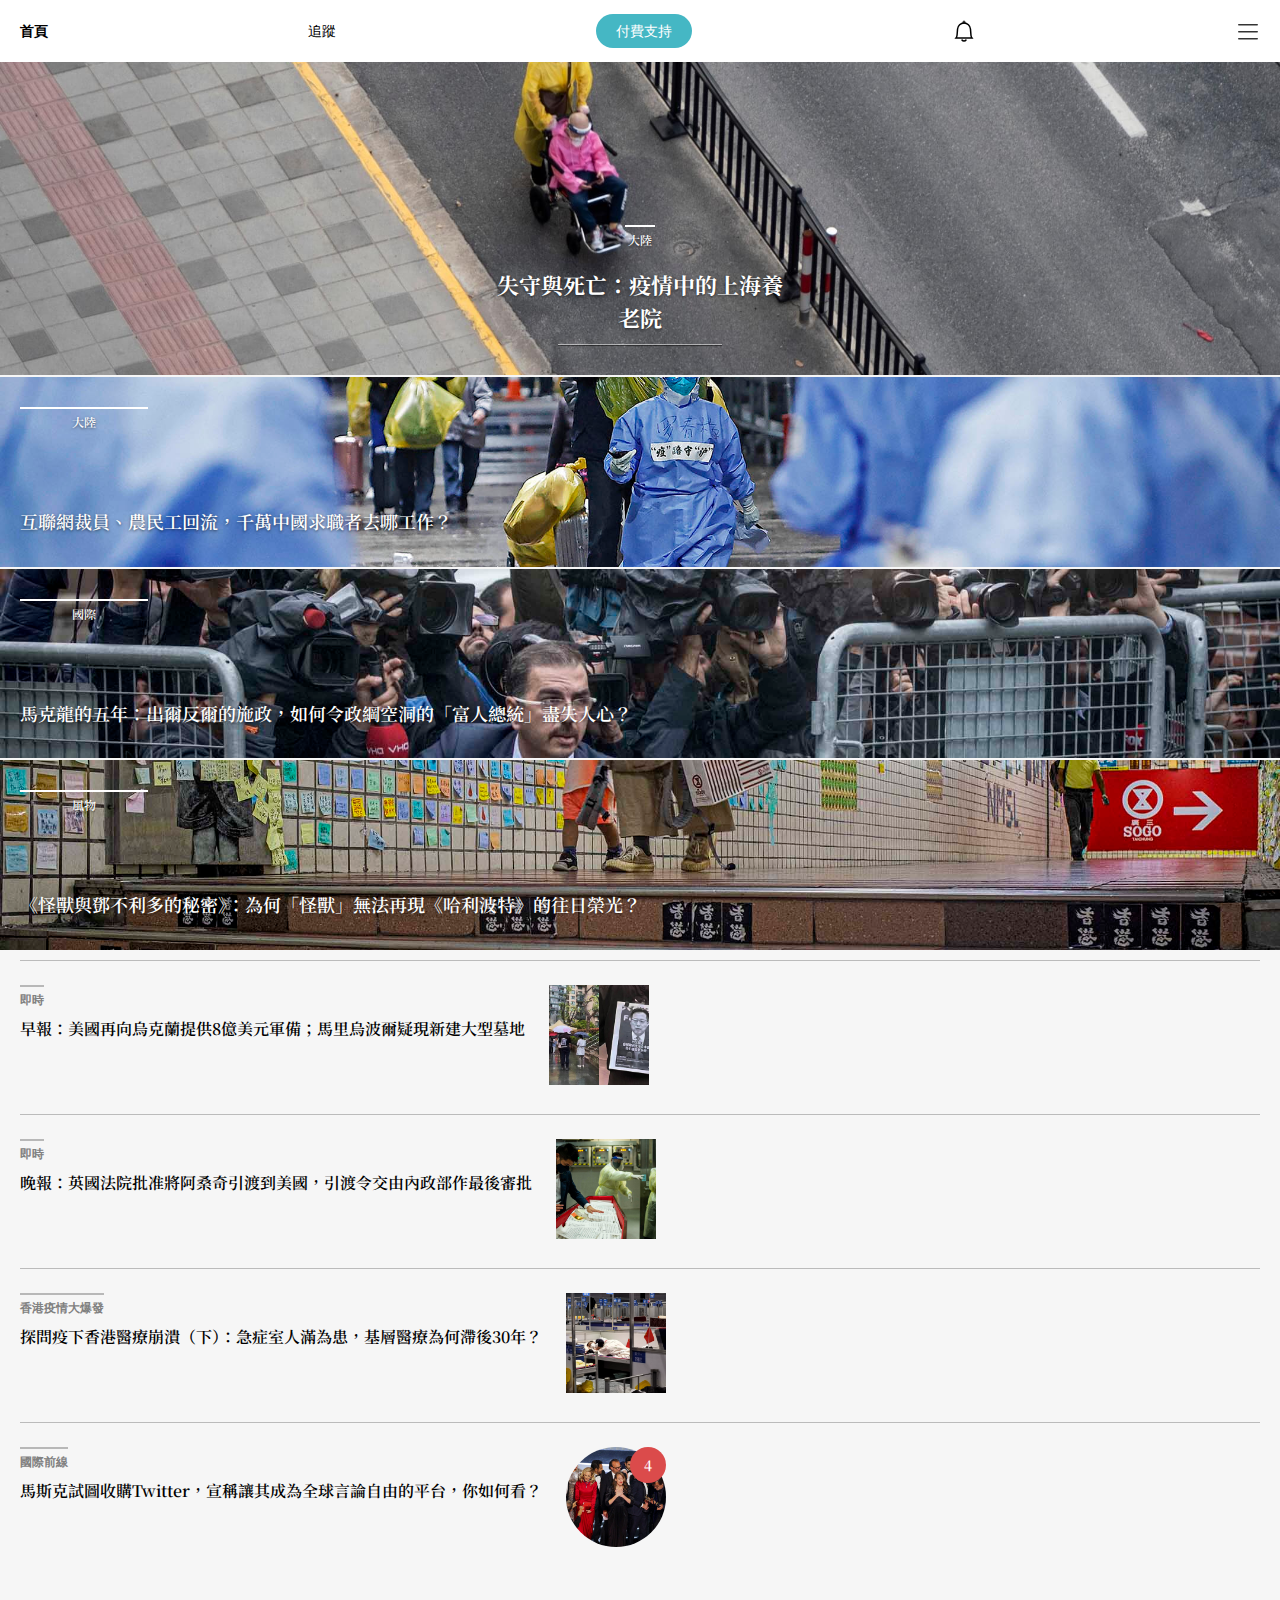
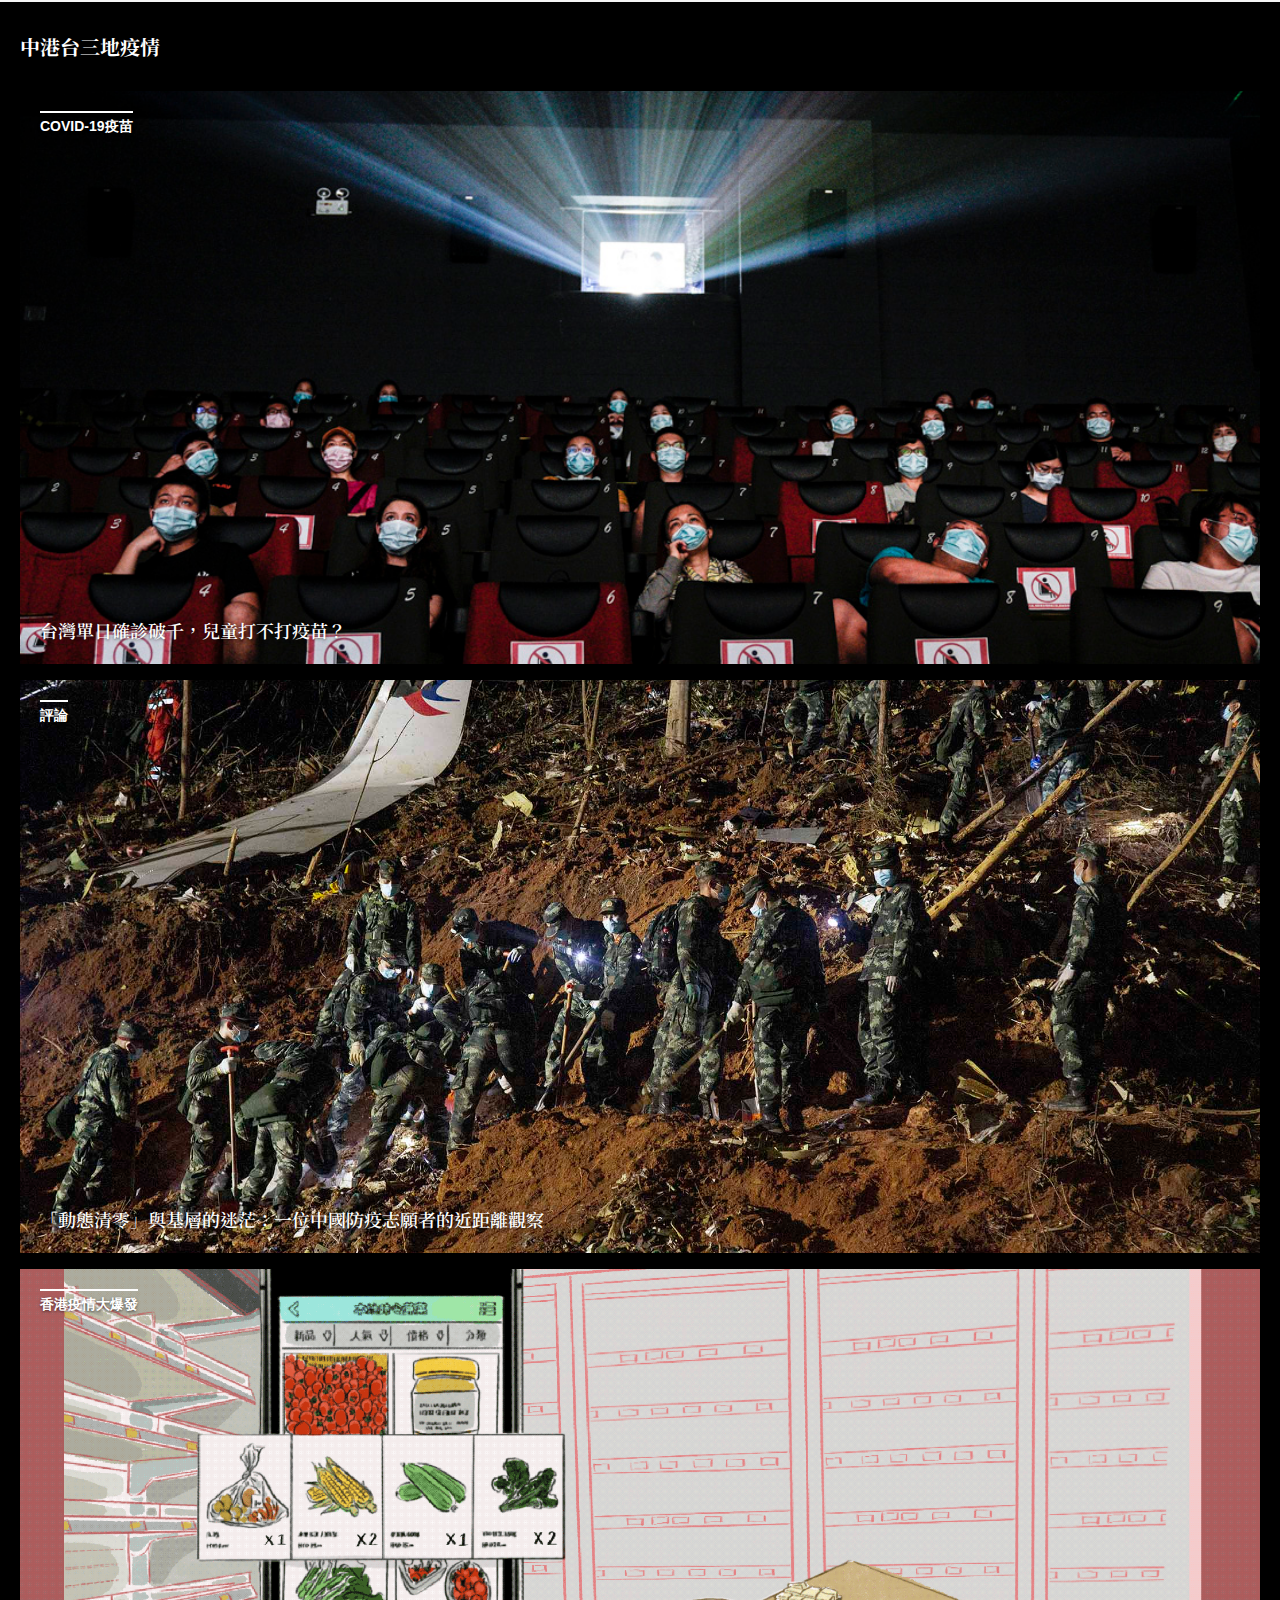
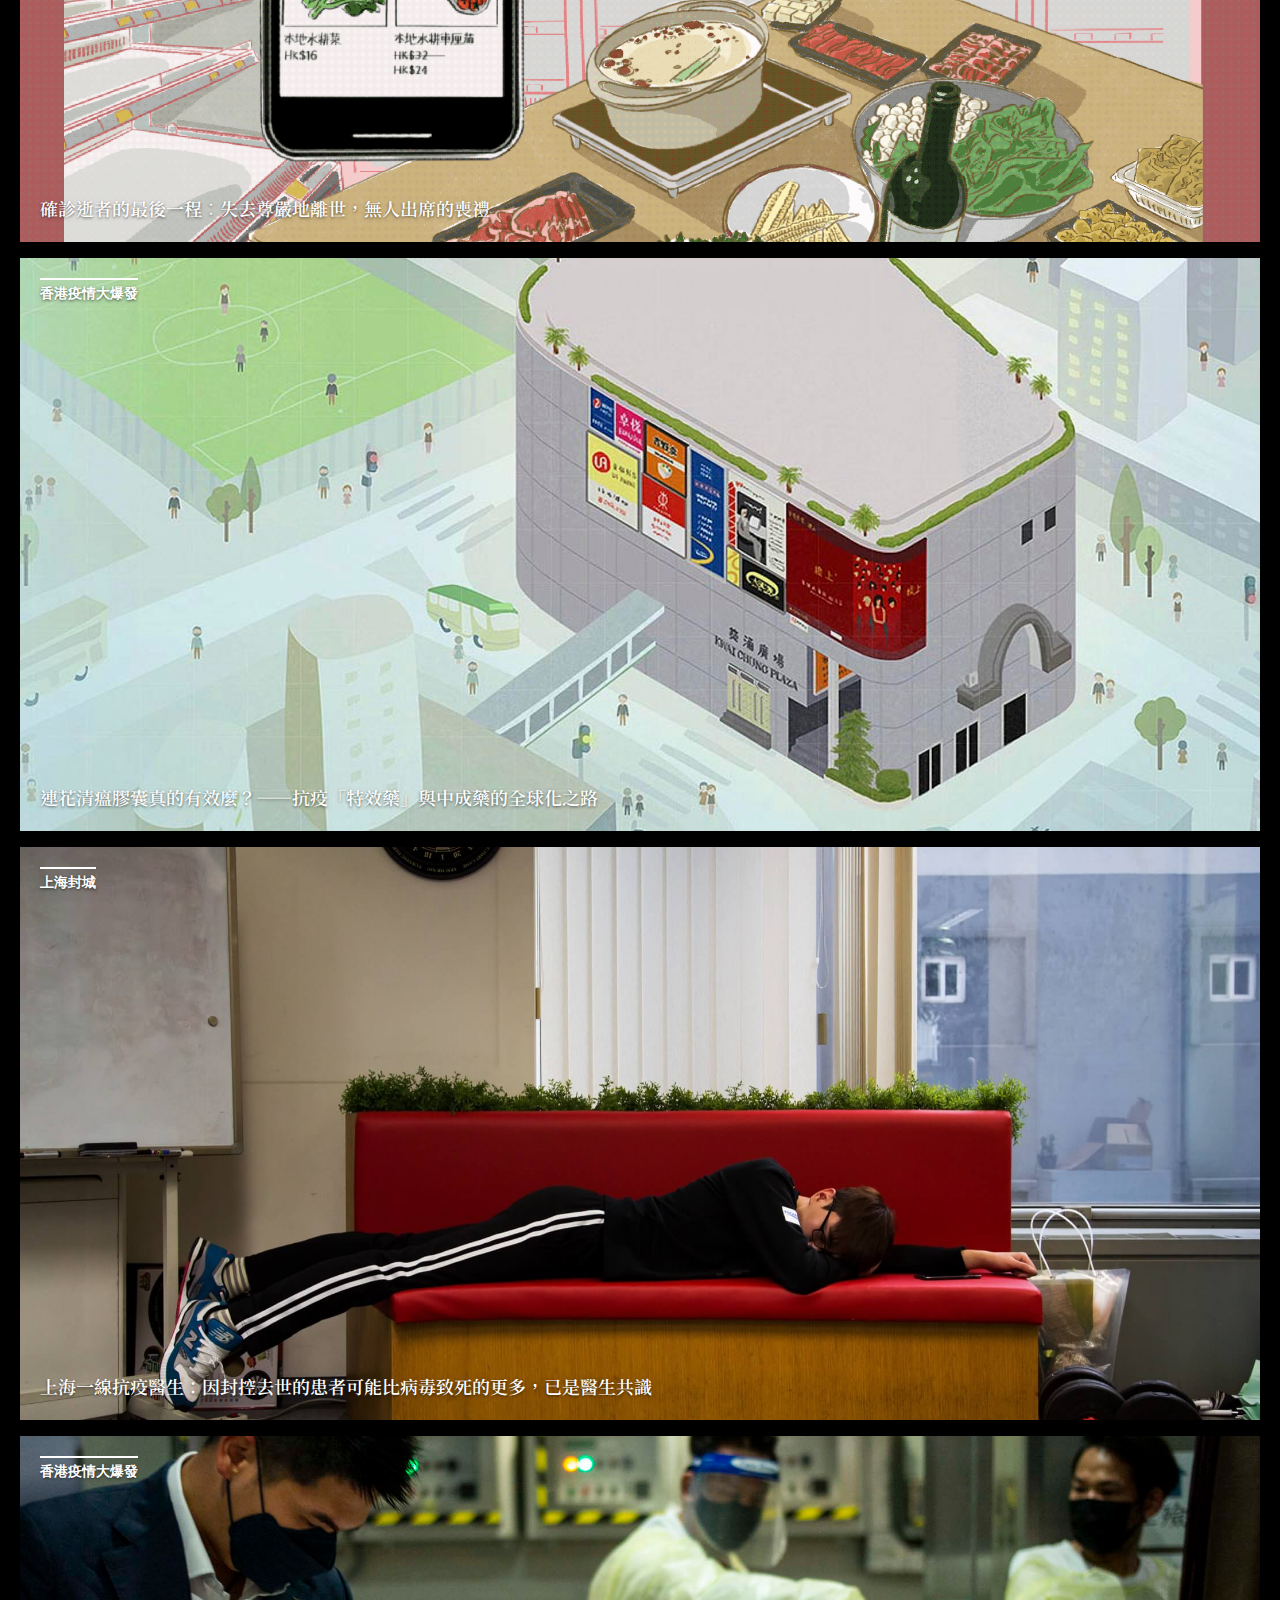
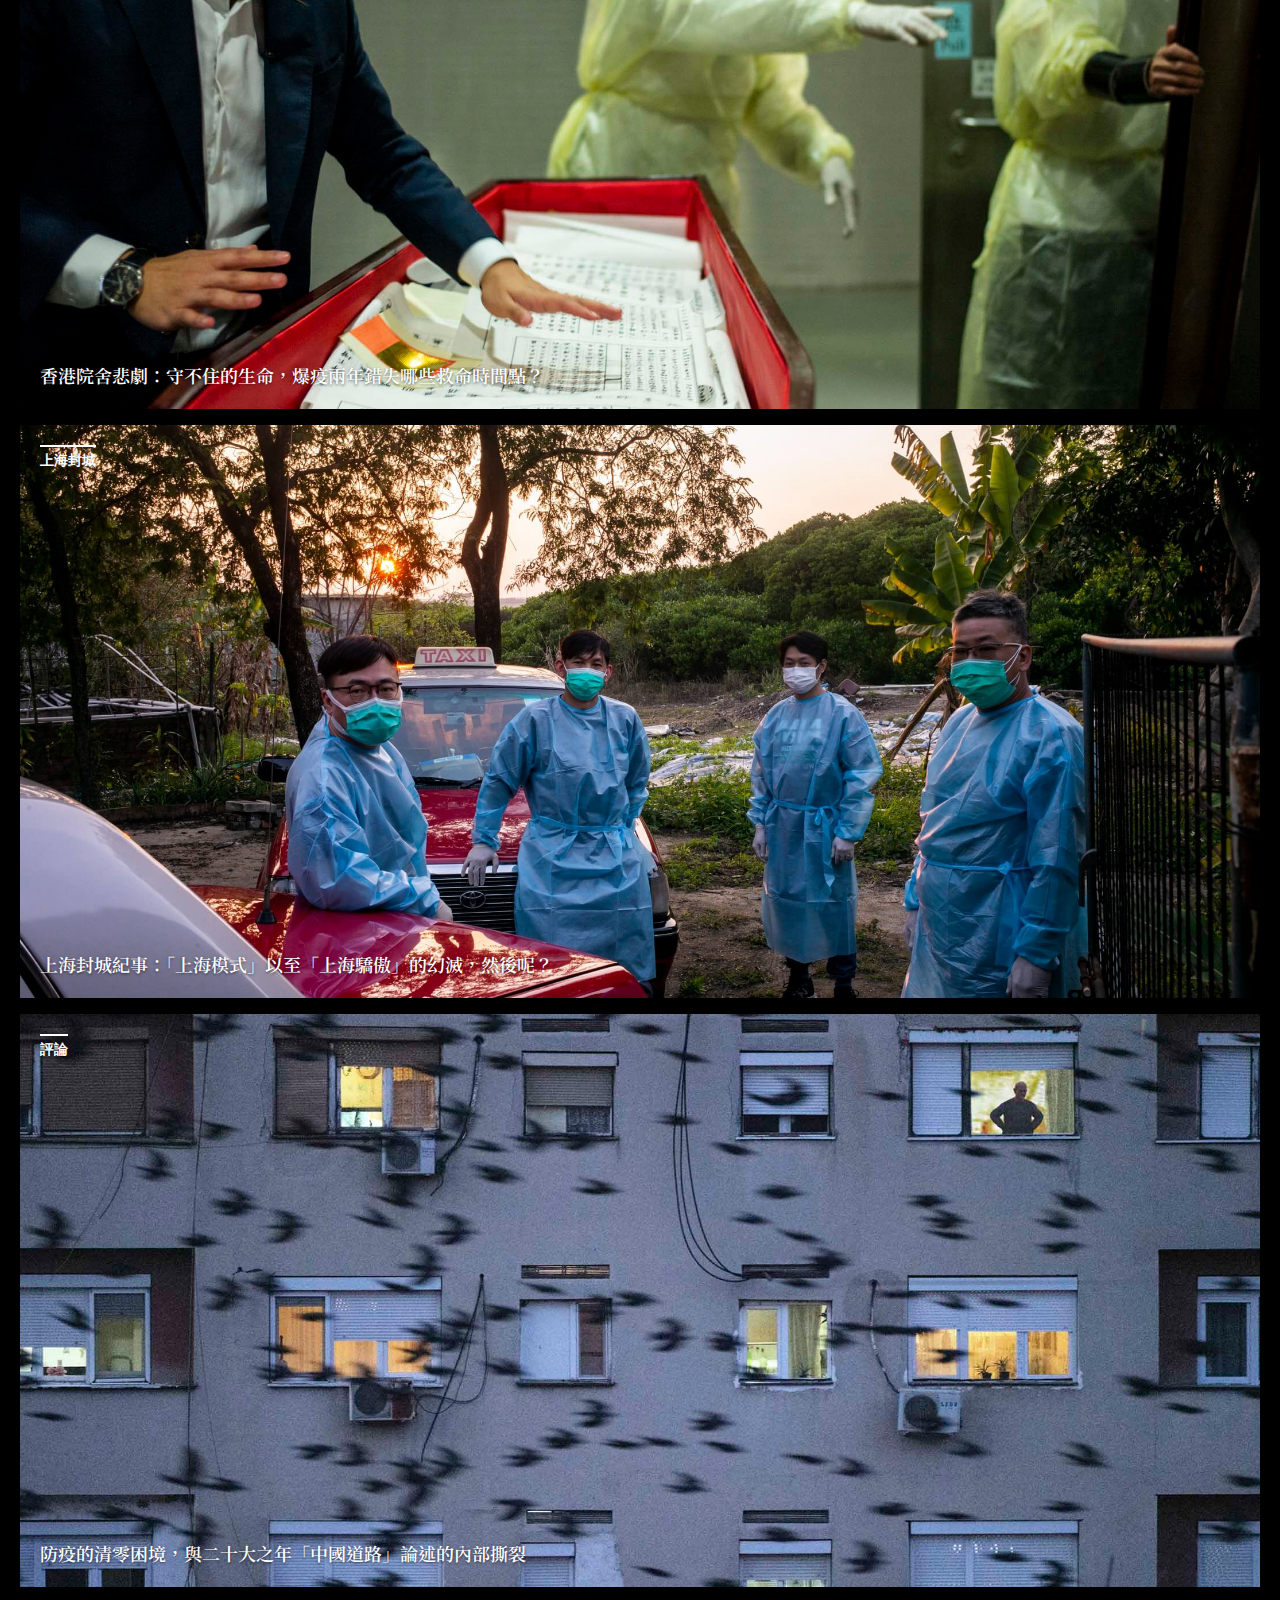
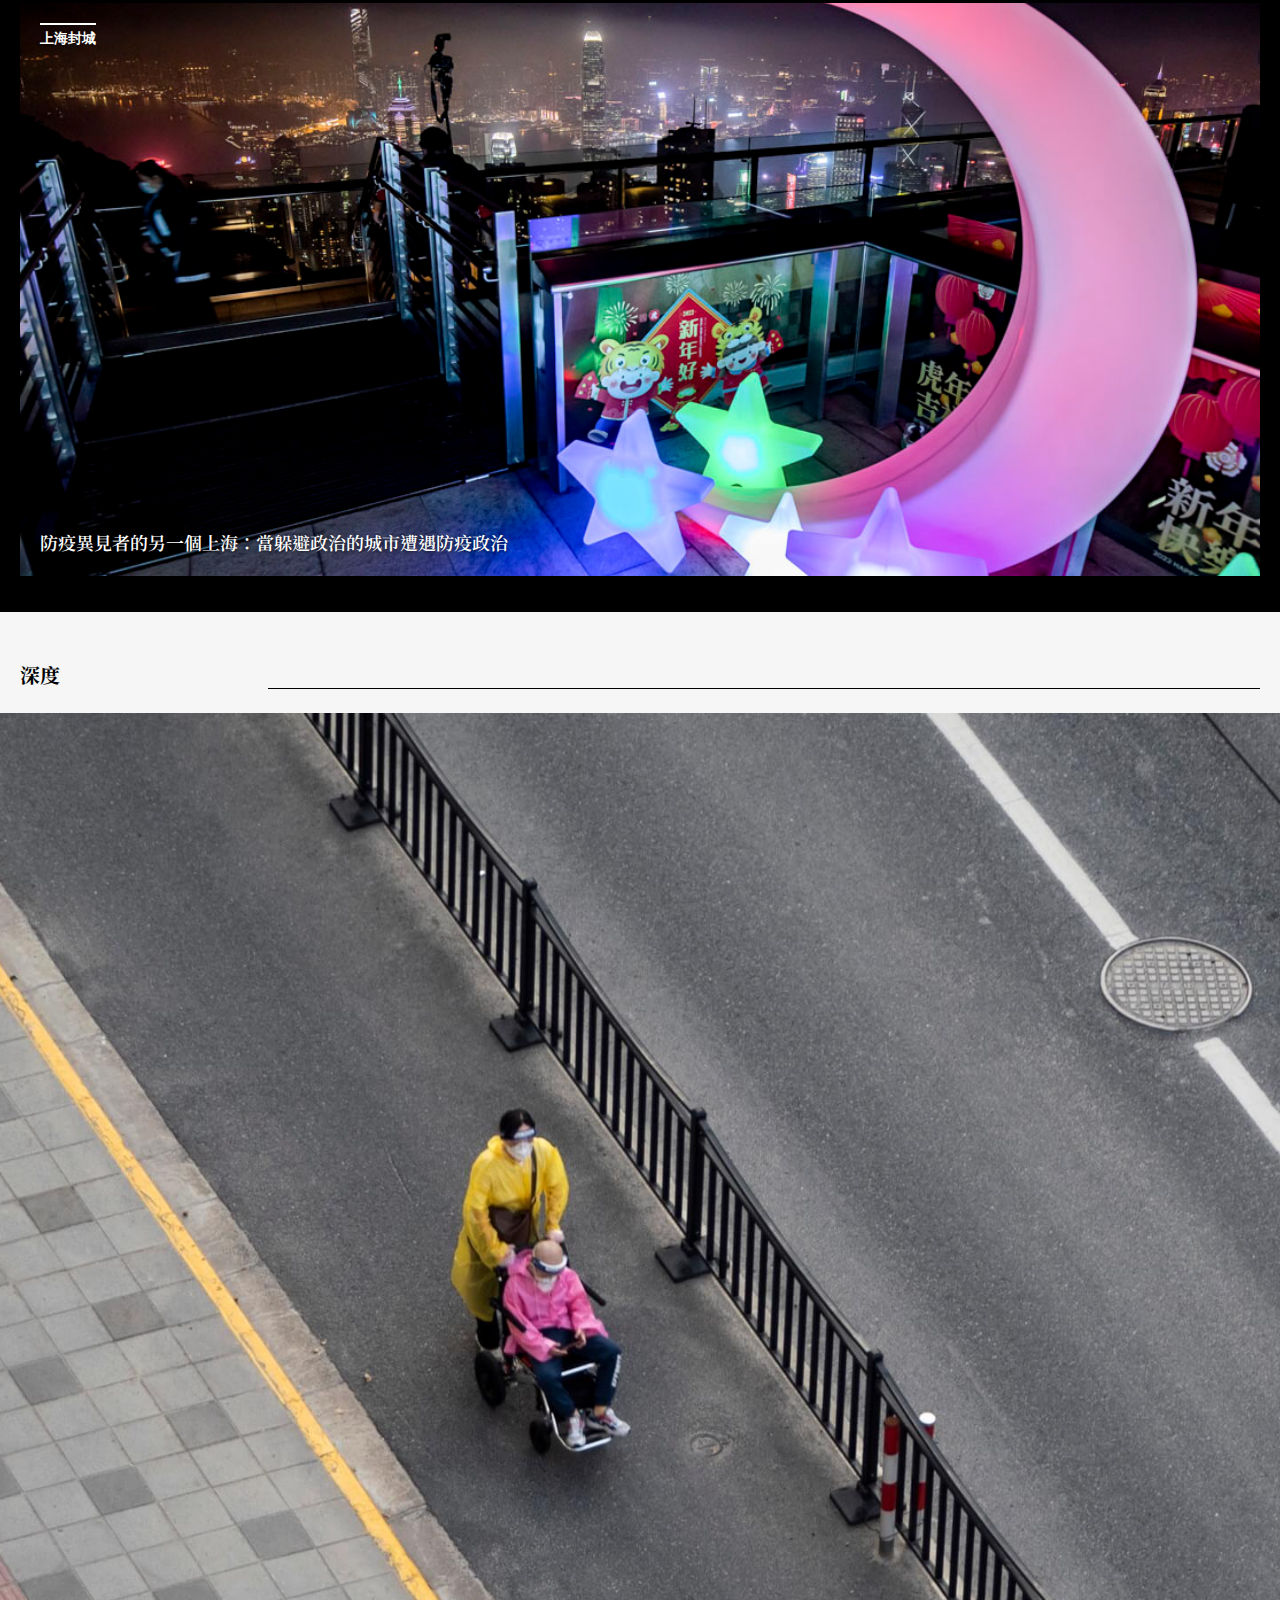
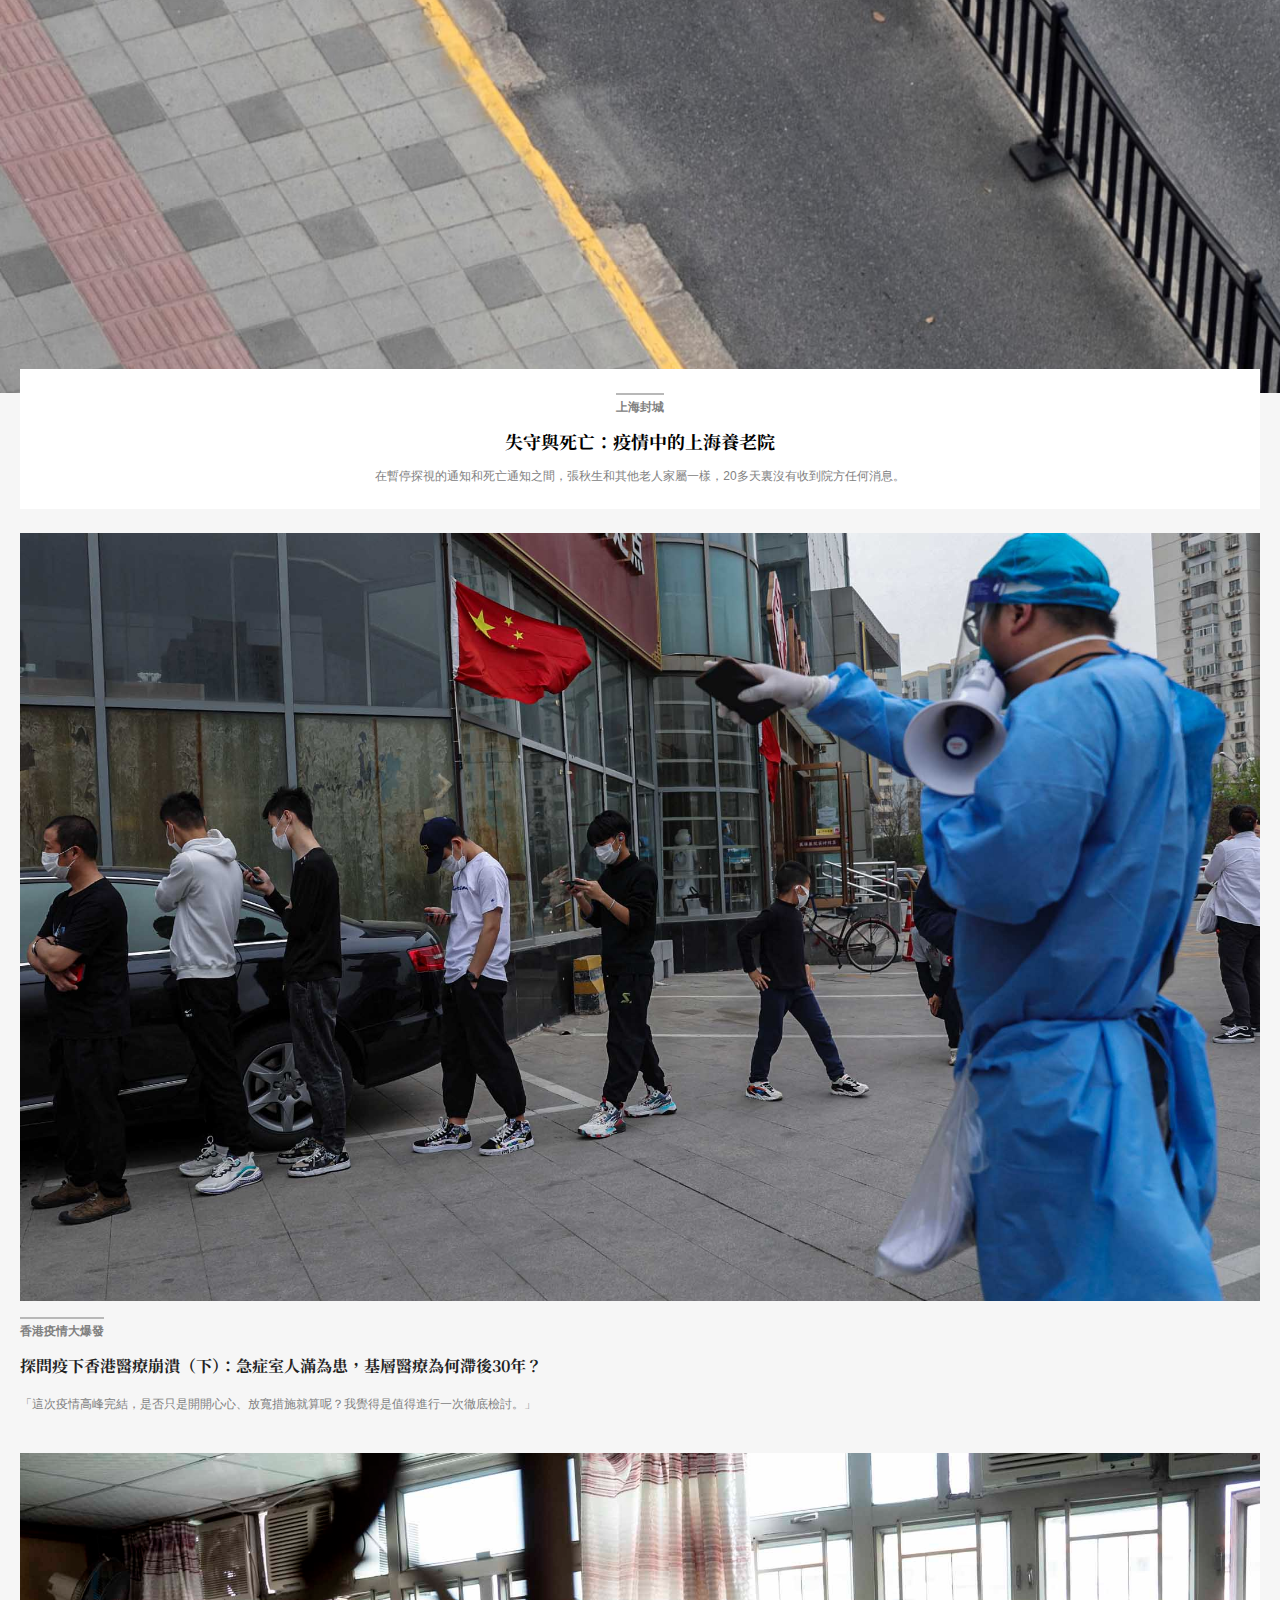
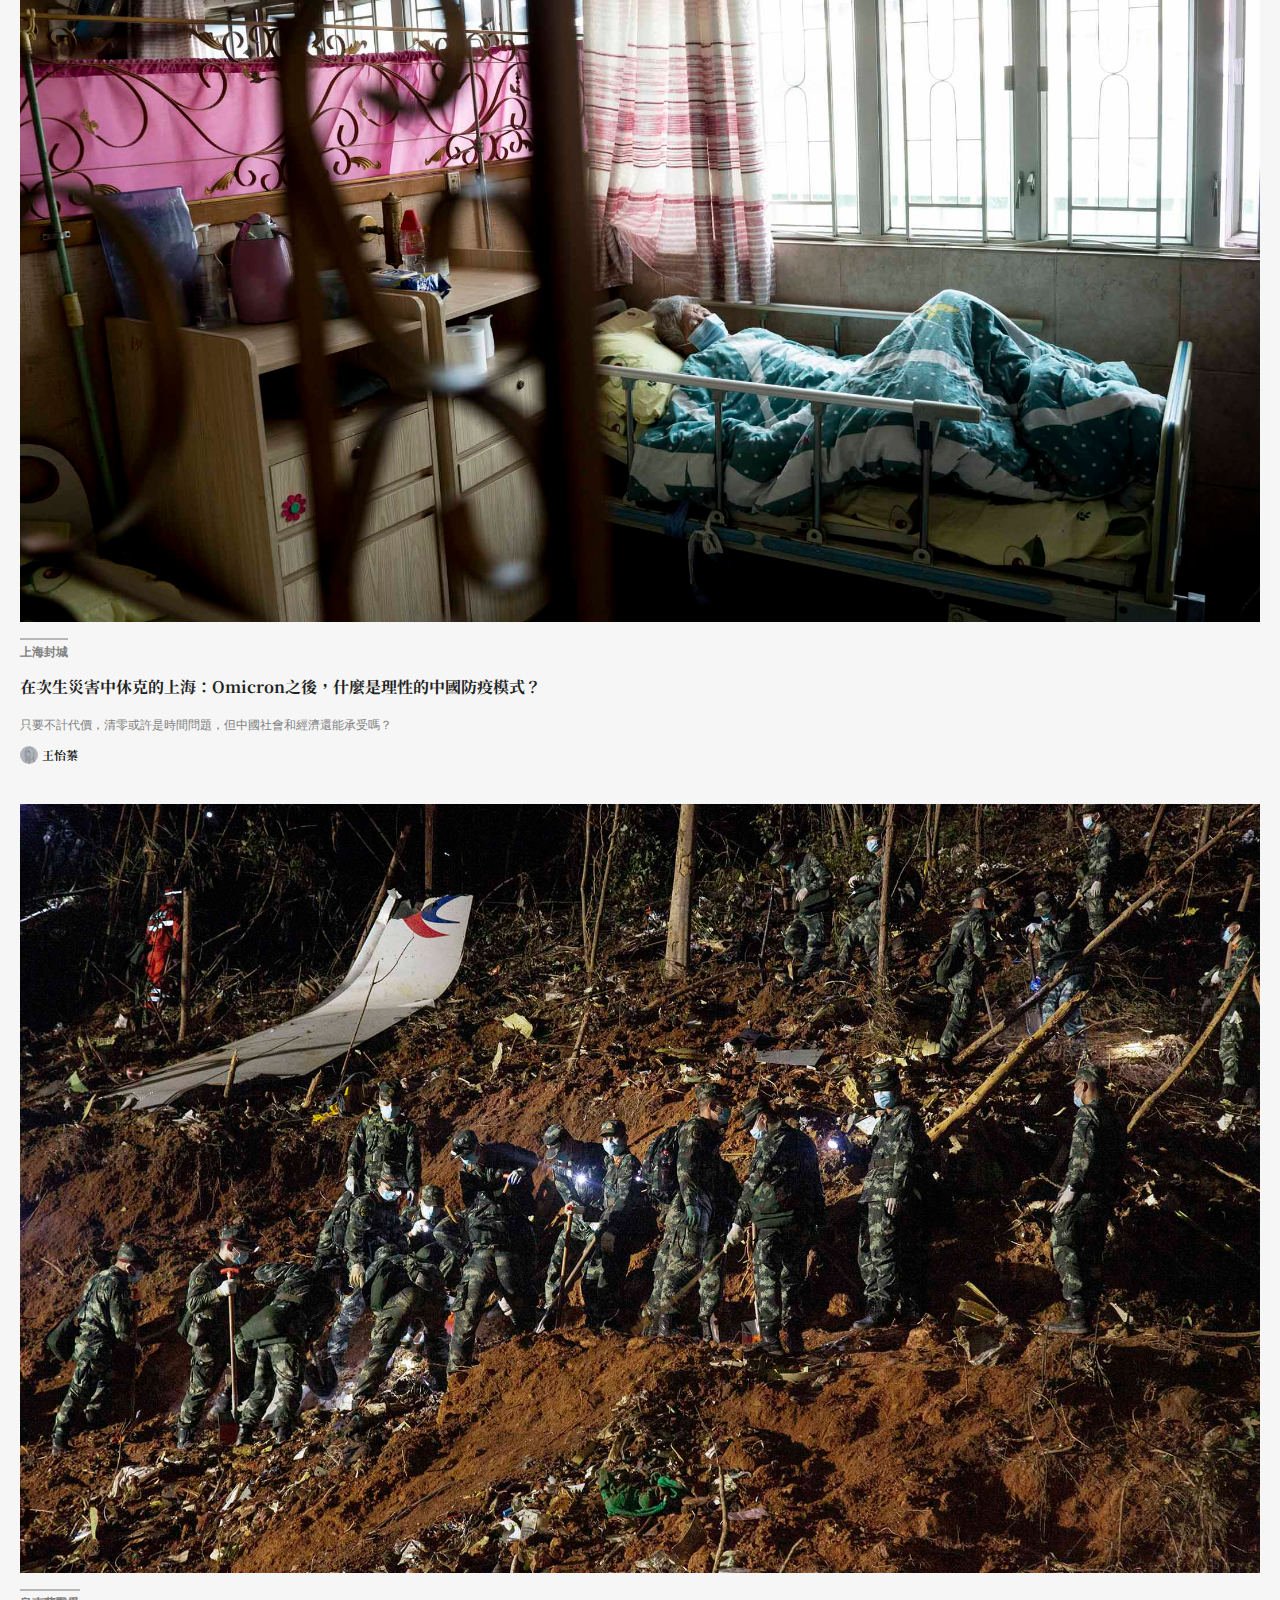
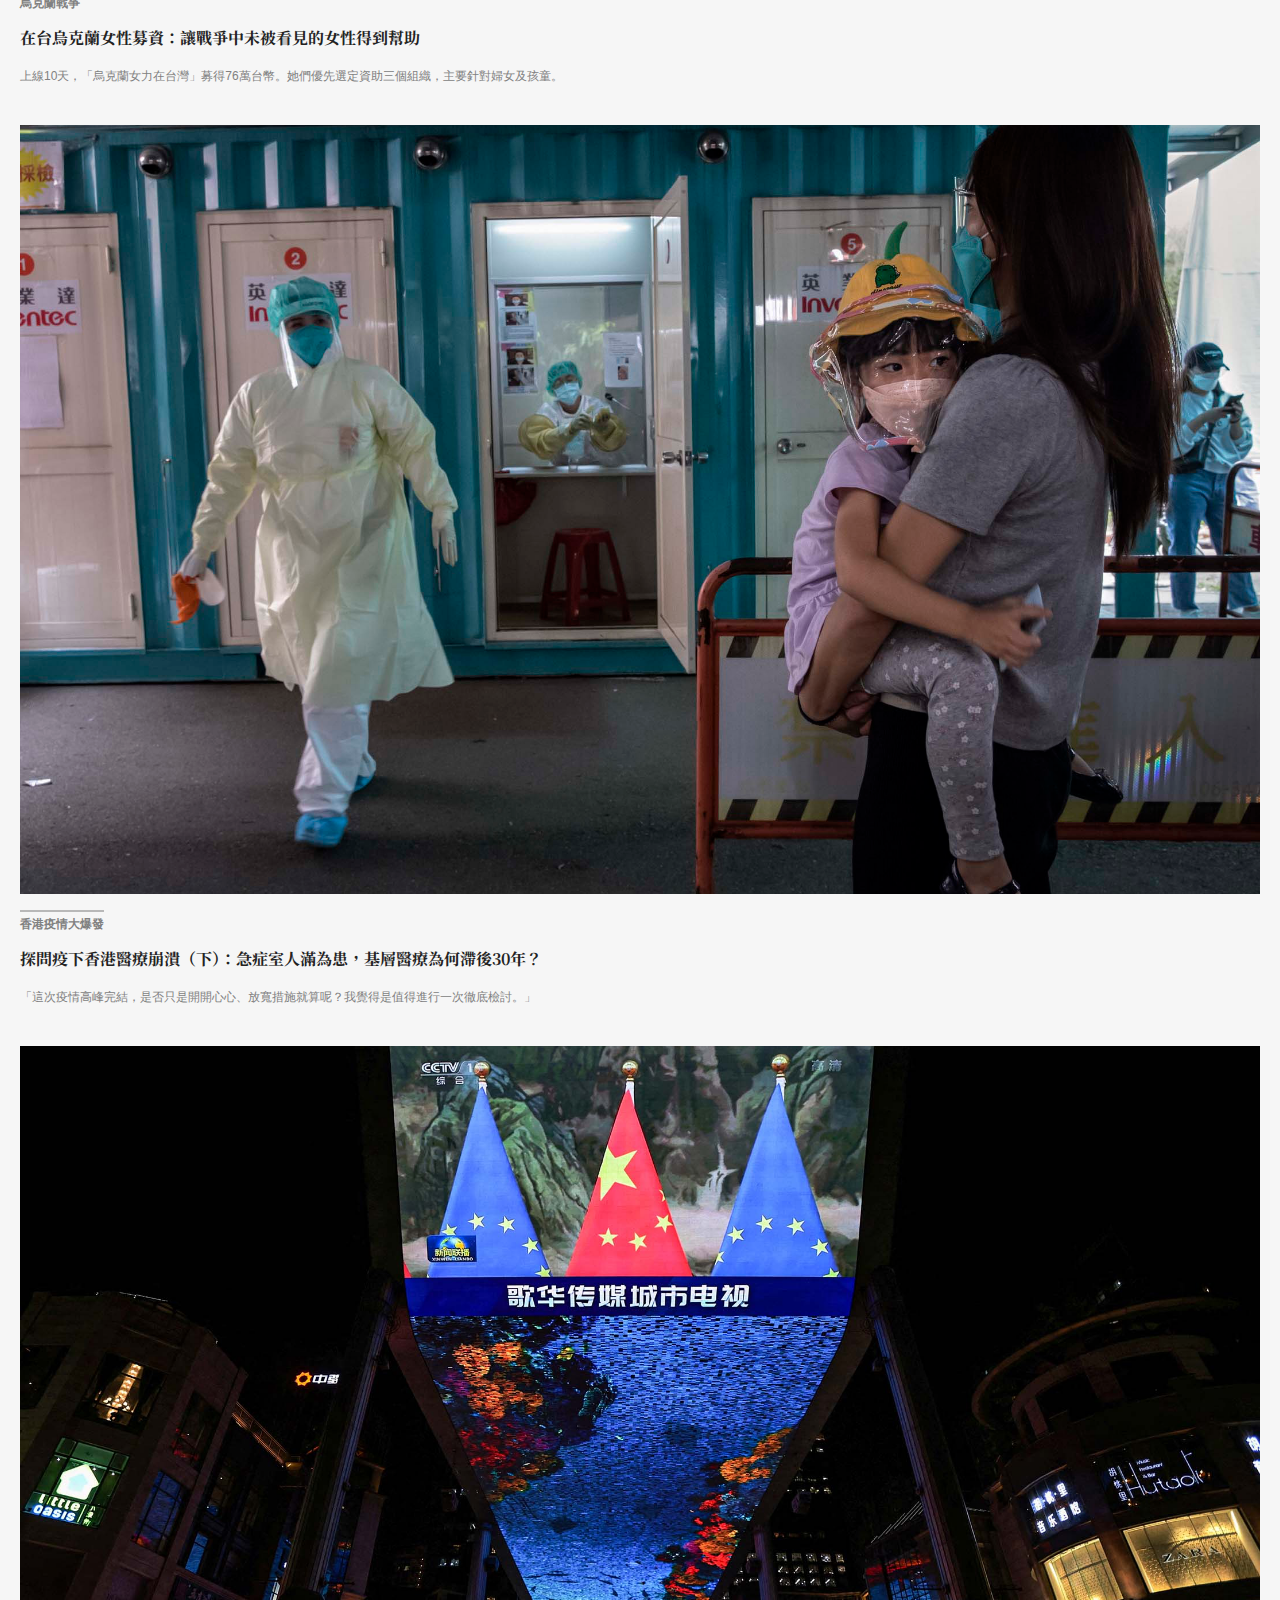
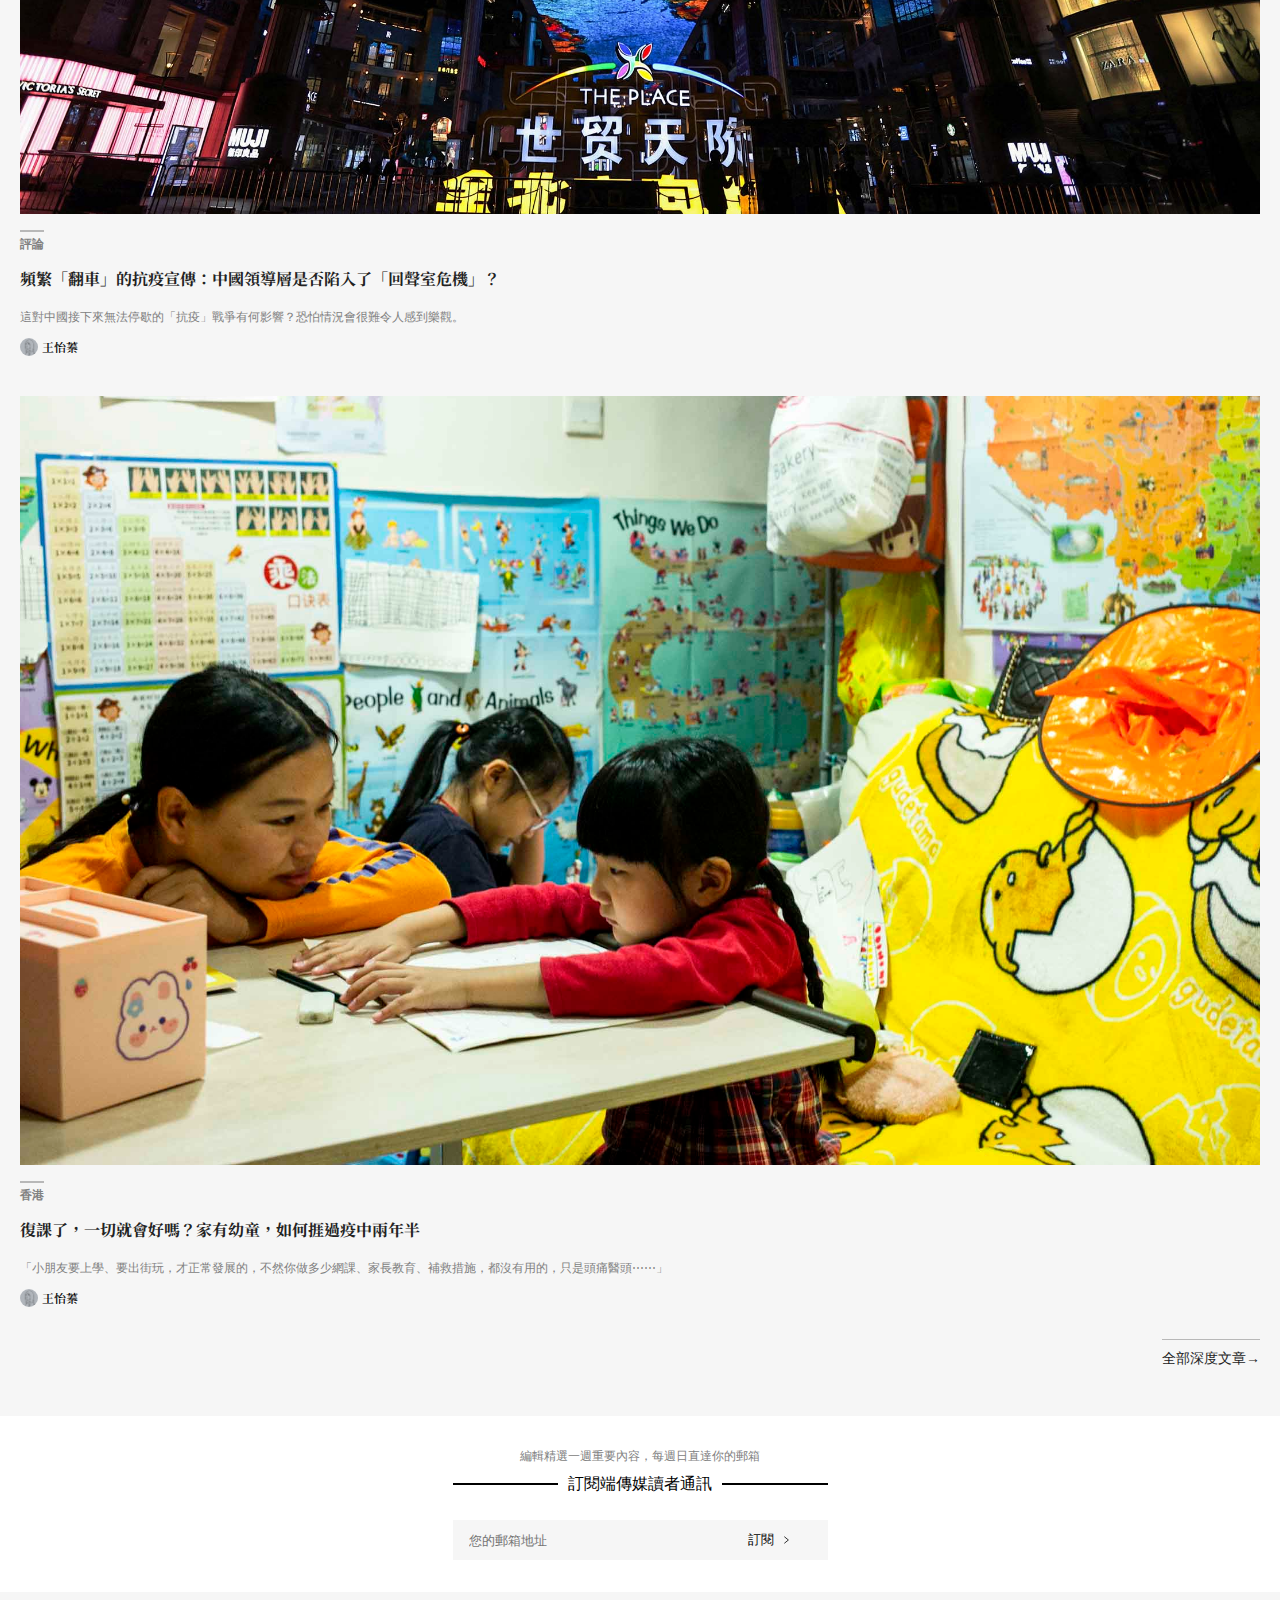
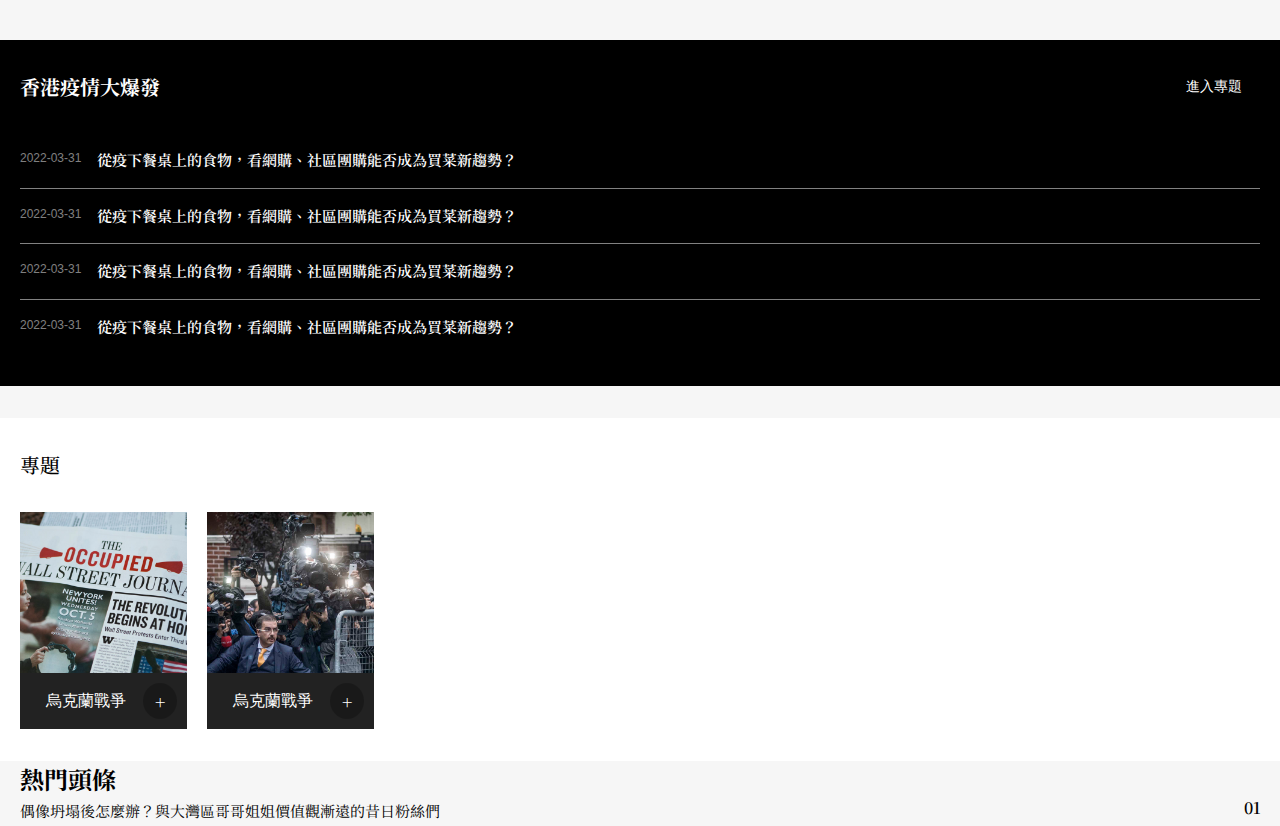
==== commit 2d5013e2: "完成swiper section(mobile)" ====
--- a/index.html
+++ b/index.html
@@ -346,7 +346,7 @@
               <h4>從疫下餐桌上的食物，看網購、社區團購能否成為買菜新趨勢？</h4>
             </a>
           </li>
-          <li>
+          <li id="no-border">
             <a href="#">
               <span>2022-03-31</span>
               <h4>從疫下餐桌上的食物，看網購、社區團購能否成為買菜新趨勢？</h4>
@@ -355,5 +355,31 @@
         </ul>
       </div>
     </section>
+    <section class="swiper">
+      <h2>專題</h2>
+      <div class="container">
+        <div class="swiper">
+          <img src="./imgs/619b1c8dea6a485e9d43742a78ed9f0f.jpg" alt="" />
+          <div class="card">
+            <span>烏克蘭戰爭</span>
+            <button type="button">+</button>
+          </div>
+        </div>
+        <div class="swiper" id="right">
+          <img src="./imgs/c6a14e7f68bc40ae9aa3e8d73ce14072.jpg" alt="" />
+          <div class="card">
+            <span>烏克蘭戰爭</span>
+            <button type="button">+</button>
+          </div>
+        </div>
+      </div>
+    </section>
+    <section class="hot-news">
+      <h2>熱門頭條</h2>
+      <div class="headline">
+        <h3>偶像坍塌後怎麼辦？與大灣區哥哥姐姐價值觀漸遠的昔日粉絲們</h3>
+        <span>01</span>
+      </div>
+    </section>
   </body>
 </html>
--- a/styles/style.css
+++ b/styles/style.css
@@ -773,4 +773,96 @@
   font-family: -apple-system, BlinkMacSystemFont, "Segoe UI", Roboto, Oxygen, Ubuntu, Cantarell, "Open Sans", "Helvetica Neue", sans-serif;
   font-weight: 300;
 }
+
+body section.hongkong div.container ul li#no-border {
+  border: none;
+}
+
+body section.swiper {
+  margin-top: 32px;
+  padding: 32px 20px;
+  background-color: #fff;
+}
+
+body section.swiper h2 {
+  font-size: 20px;
+  line-height: 30px;
+  font-weight: 500;
+}
+
+body section.swiper div.container {
+  display: -webkit-box;
+  display: -ms-flexbox;
+  display: flex;
+  margin-top: 32px;
+}
+
+body section.swiper div.container div.swiper {
+  position: relative;
+  width: 167px;
+  height: 217px;
+}
+
+body section.swiper div.container div.swiper img {
+  width: 100%;
+  height: 100%;
+  -o-object-fit: cover;
+     object-fit: cover;
+}
+
+body section.swiper div.container div.swiper div.card {
+  position: absolute;
+  display: -webkit-box;
+  display: -ms-flexbox;
+  display: flex;
+  -webkit-box-align: center;
+      -ms-flex-align: center;
+          align-items: center;
+  bottom: 0;
+  width: 100%;
+  background-color: #222;
+  color: #fff;
+  padding: 10px;
+}
+
+body section.swiper div.container div.swiper div.card span {
+  width: 80%;
+  text-align: center;
+  font-family: -apple-system, BlinkMacSystemFont, "Segoe UI", Roboto, Oxygen, Ubuntu, Cantarell, "Open Sans", "Helvetica Neue", sans-serif;
+  font-weight: 300;
+}
+
+body section.swiper div.container div.swiper div.card button {
+  border: none;
+  width: 36px;
+  height: 36px;
+  border-radius: 50%;
+  background-color: rgba(0, 0, 0, 0.24);
+  color: #fff;
+  font-size: large;
+  font-weight: 300;
+}
+
+body section.swiper div.container div.swiper#right {
+  margin-left: 20px;
+}
+
+body section.hot-news {
+  padding: 0 20px;
+}
+
+body section.hot-news div.headline {
+  display: -webkit-box;
+  display: -ms-flexbox;
+  display: flex;
+}
+
+body section.hot-news div.headline h3 {
+  font-size: 15px;
+  line-height: 30px;
+  font-weight: 400;
+  -webkit-box-flex: 1;
+      -ms-flex: 1;
+          flex: 1;
+}
 /*# sourceMappingURL=style.css.map */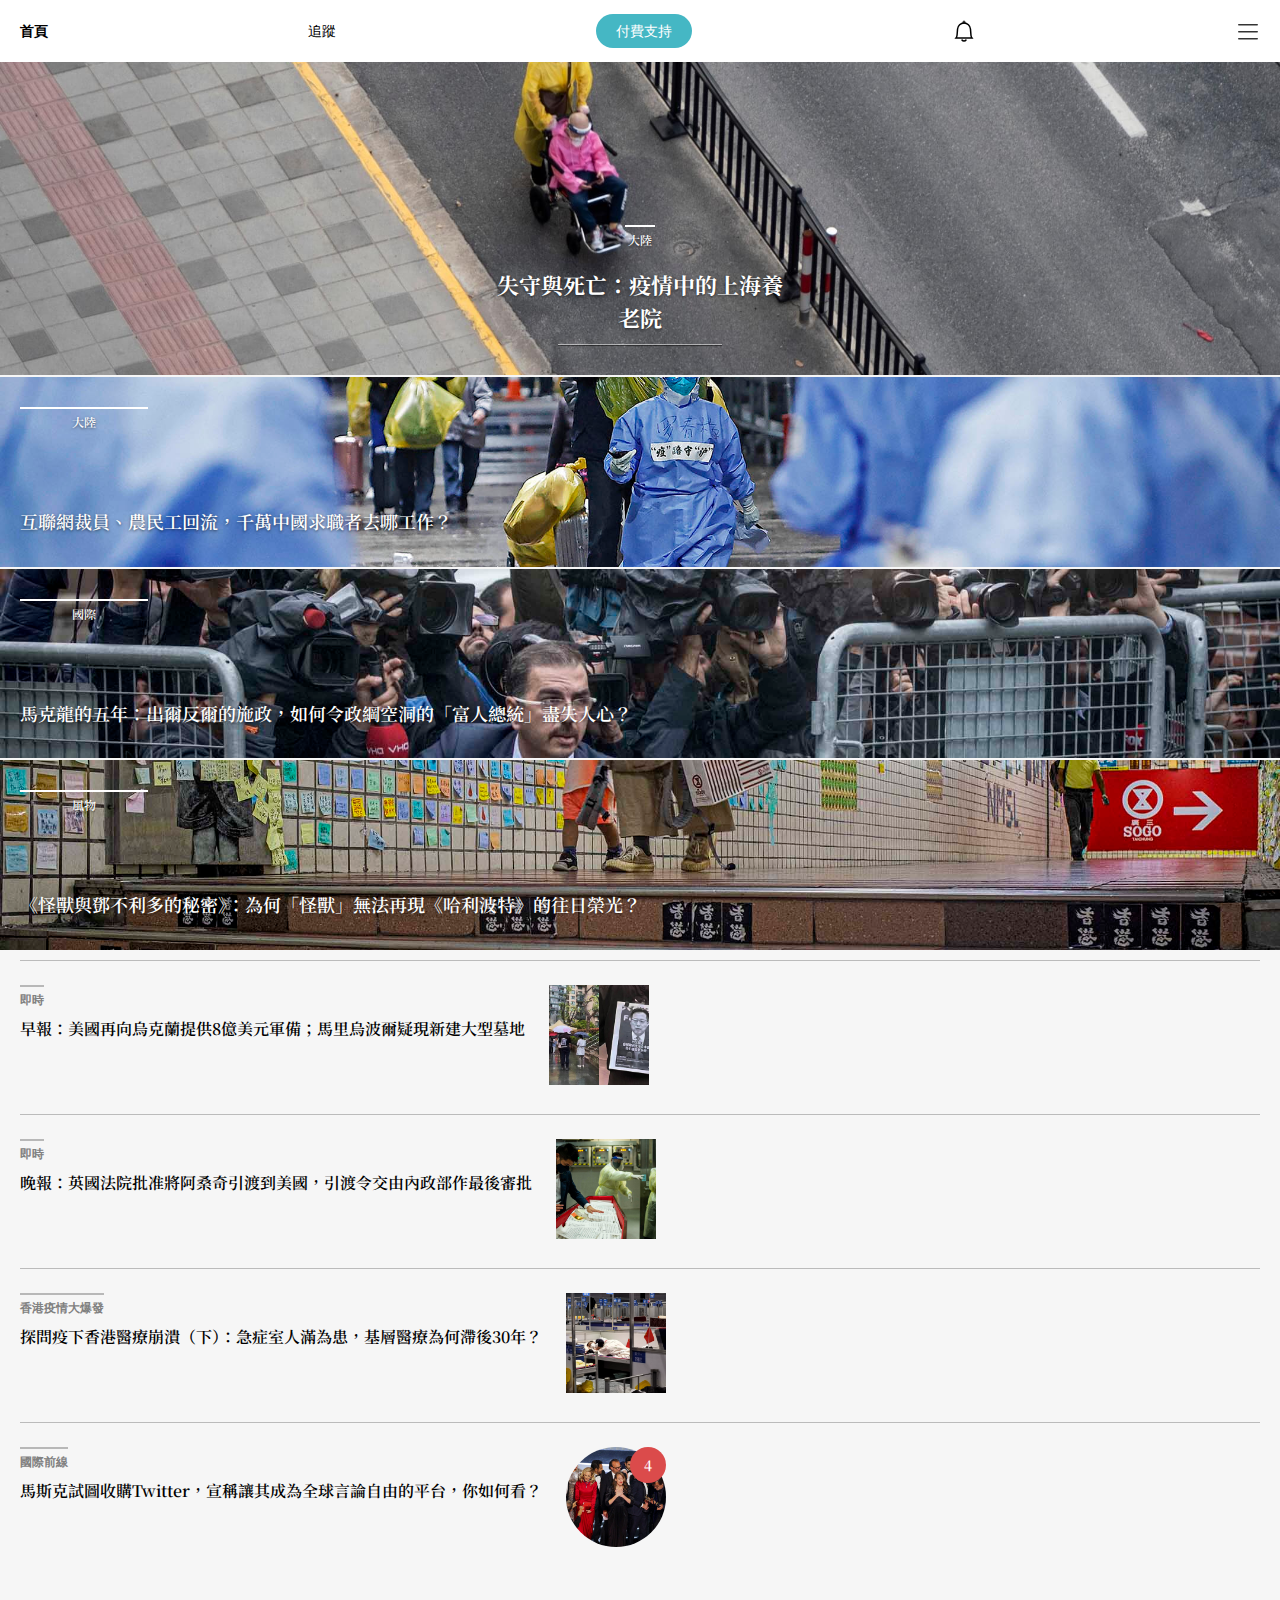
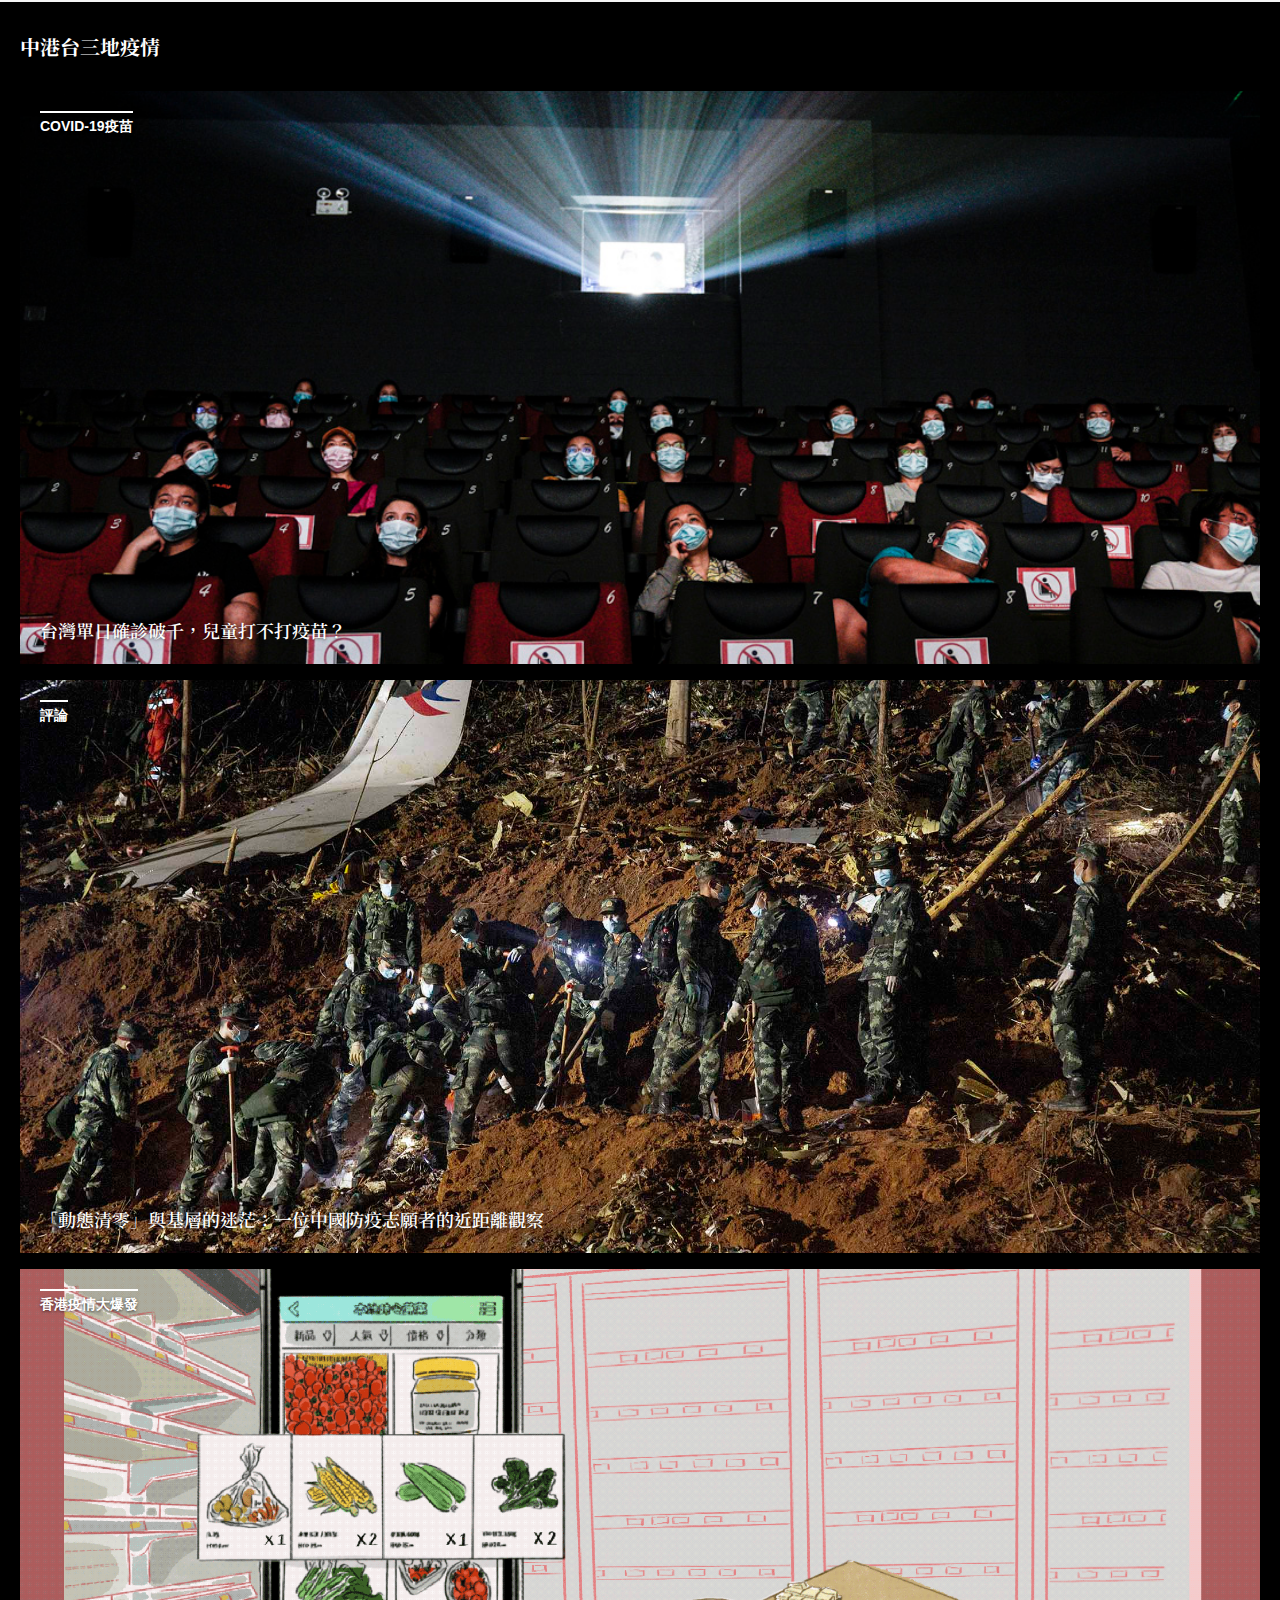
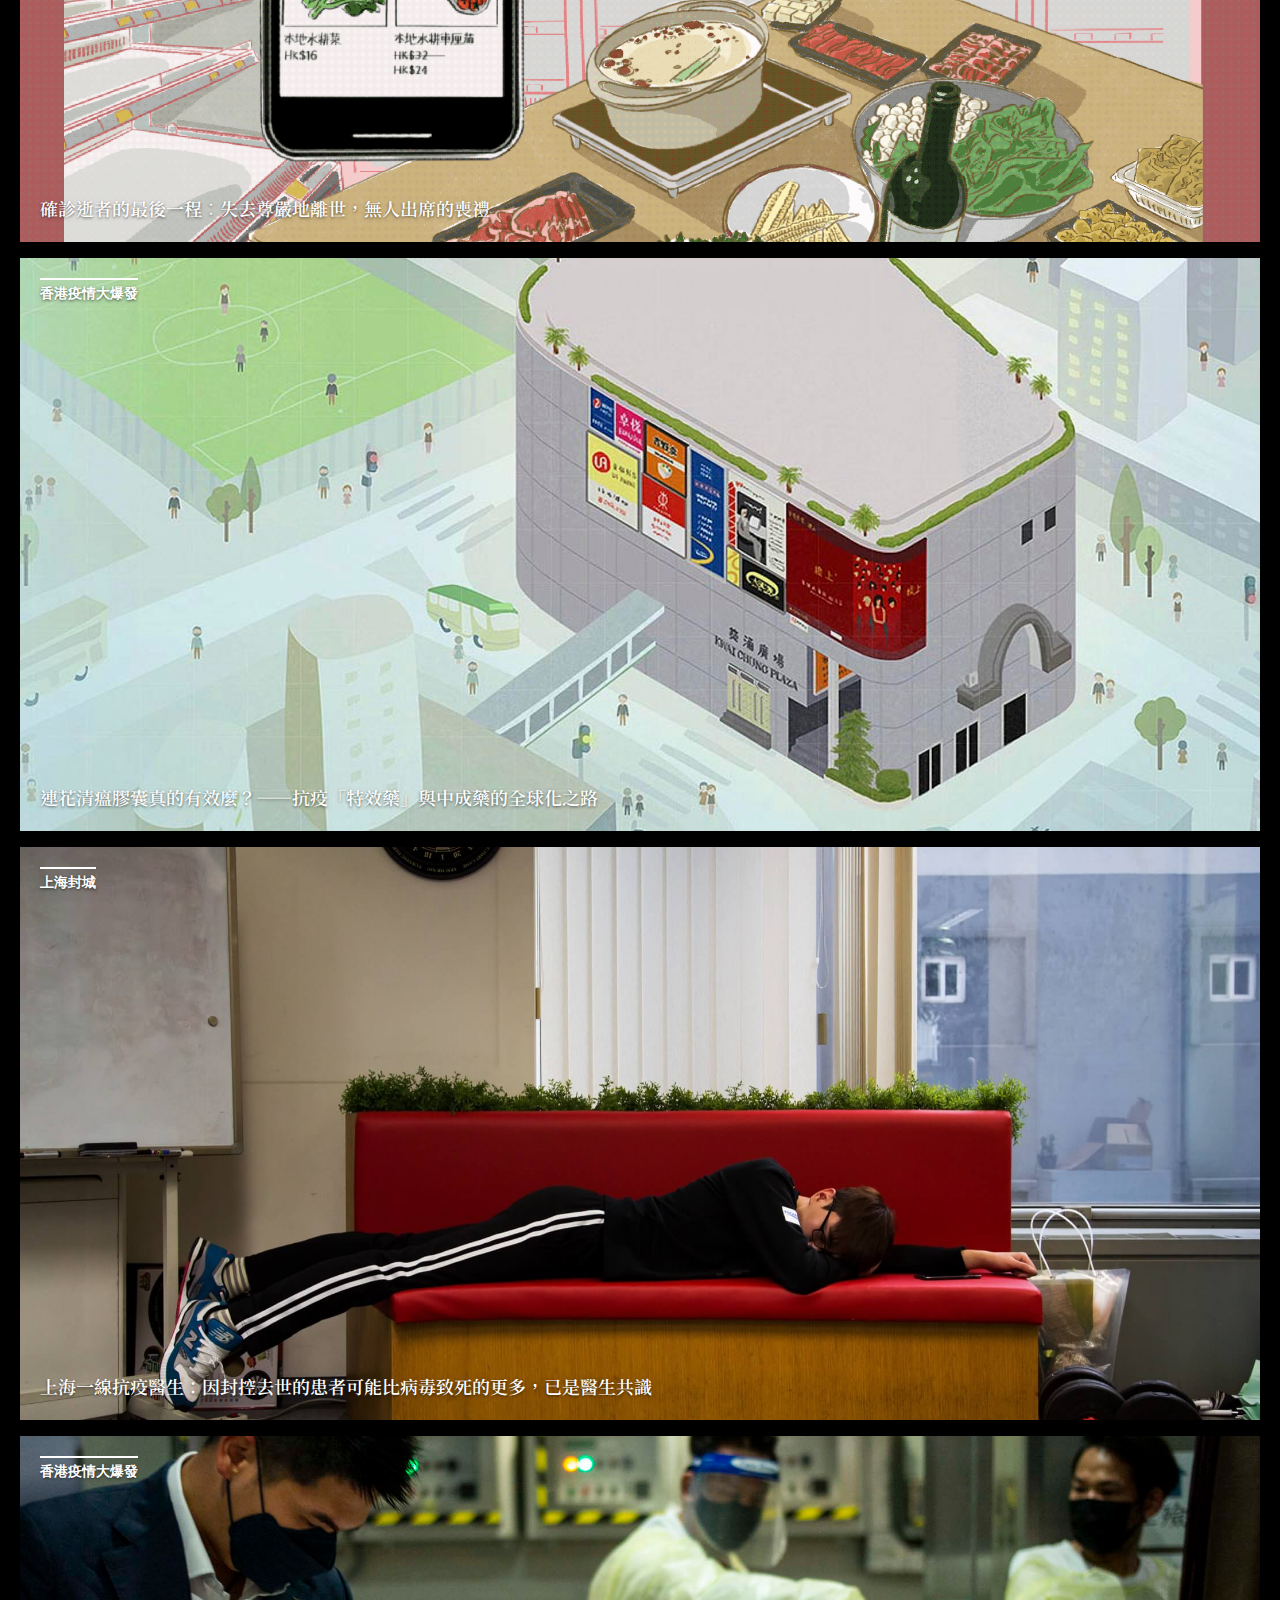
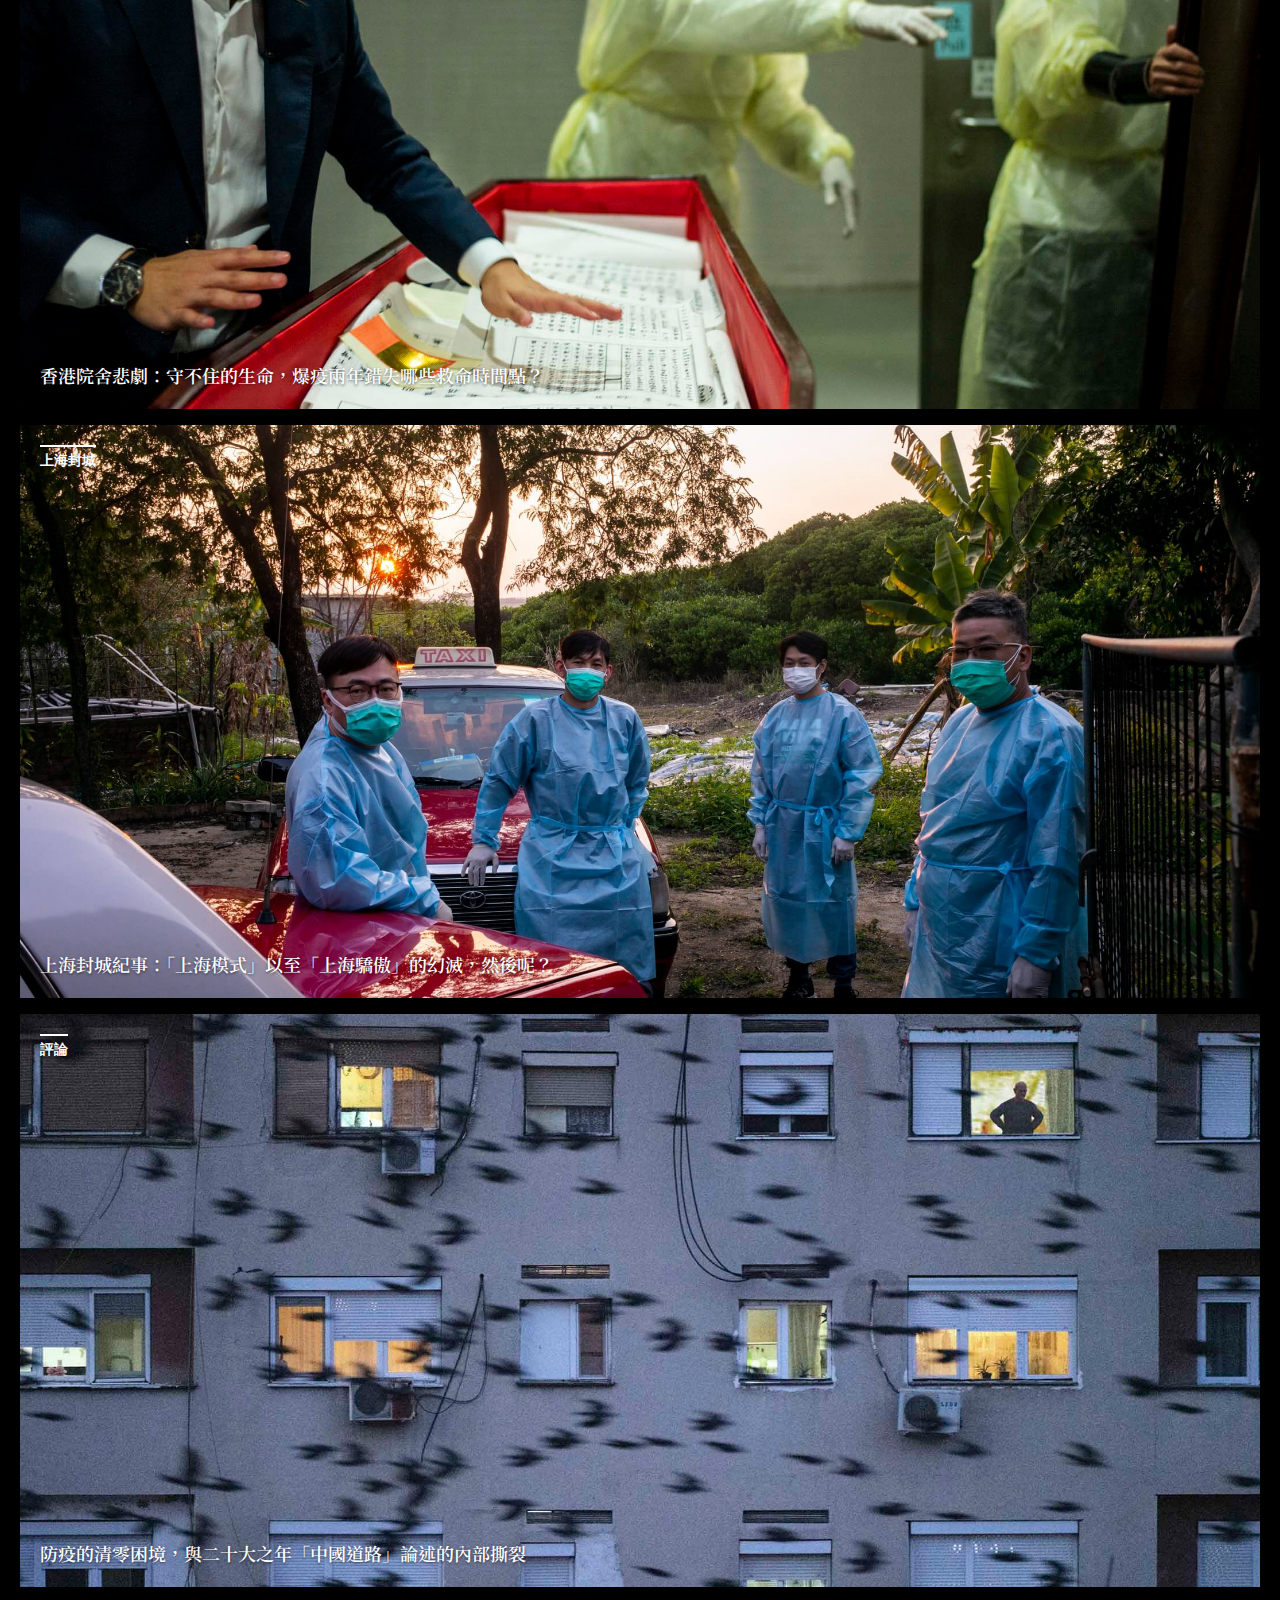
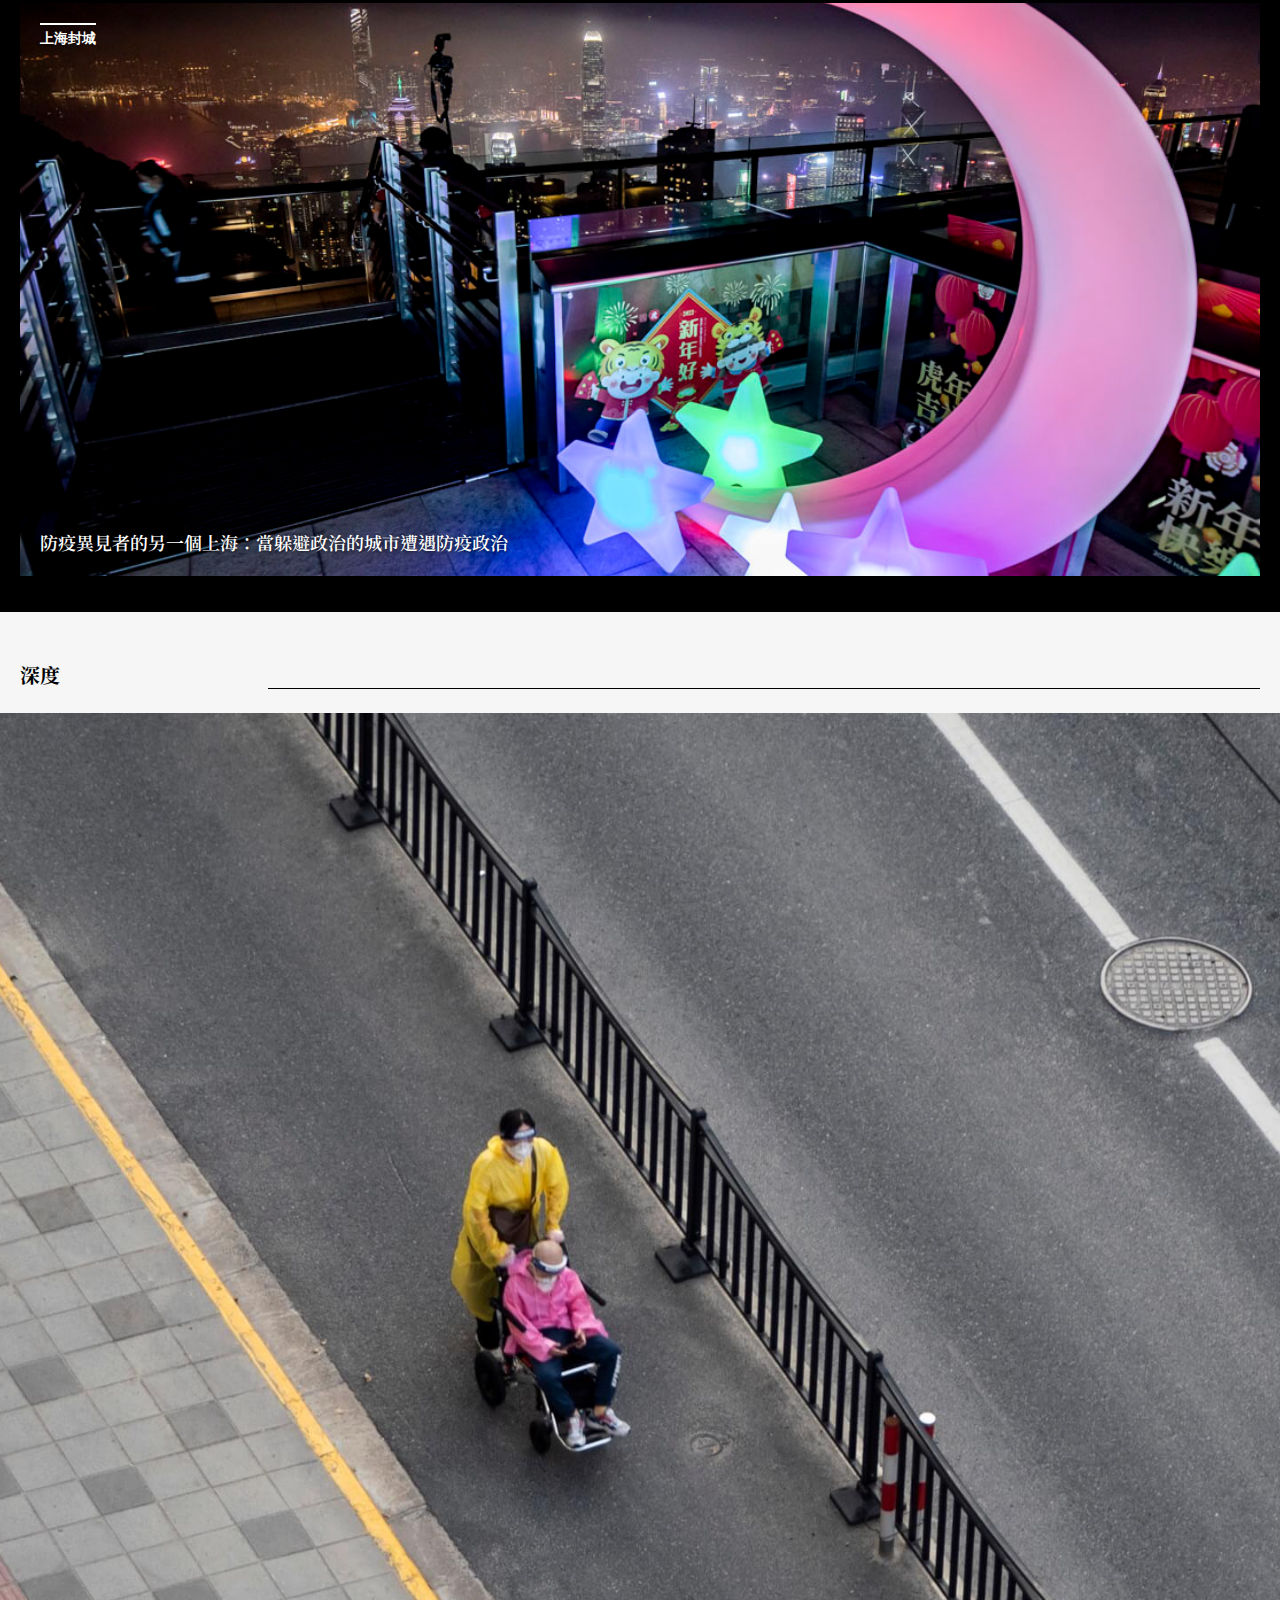
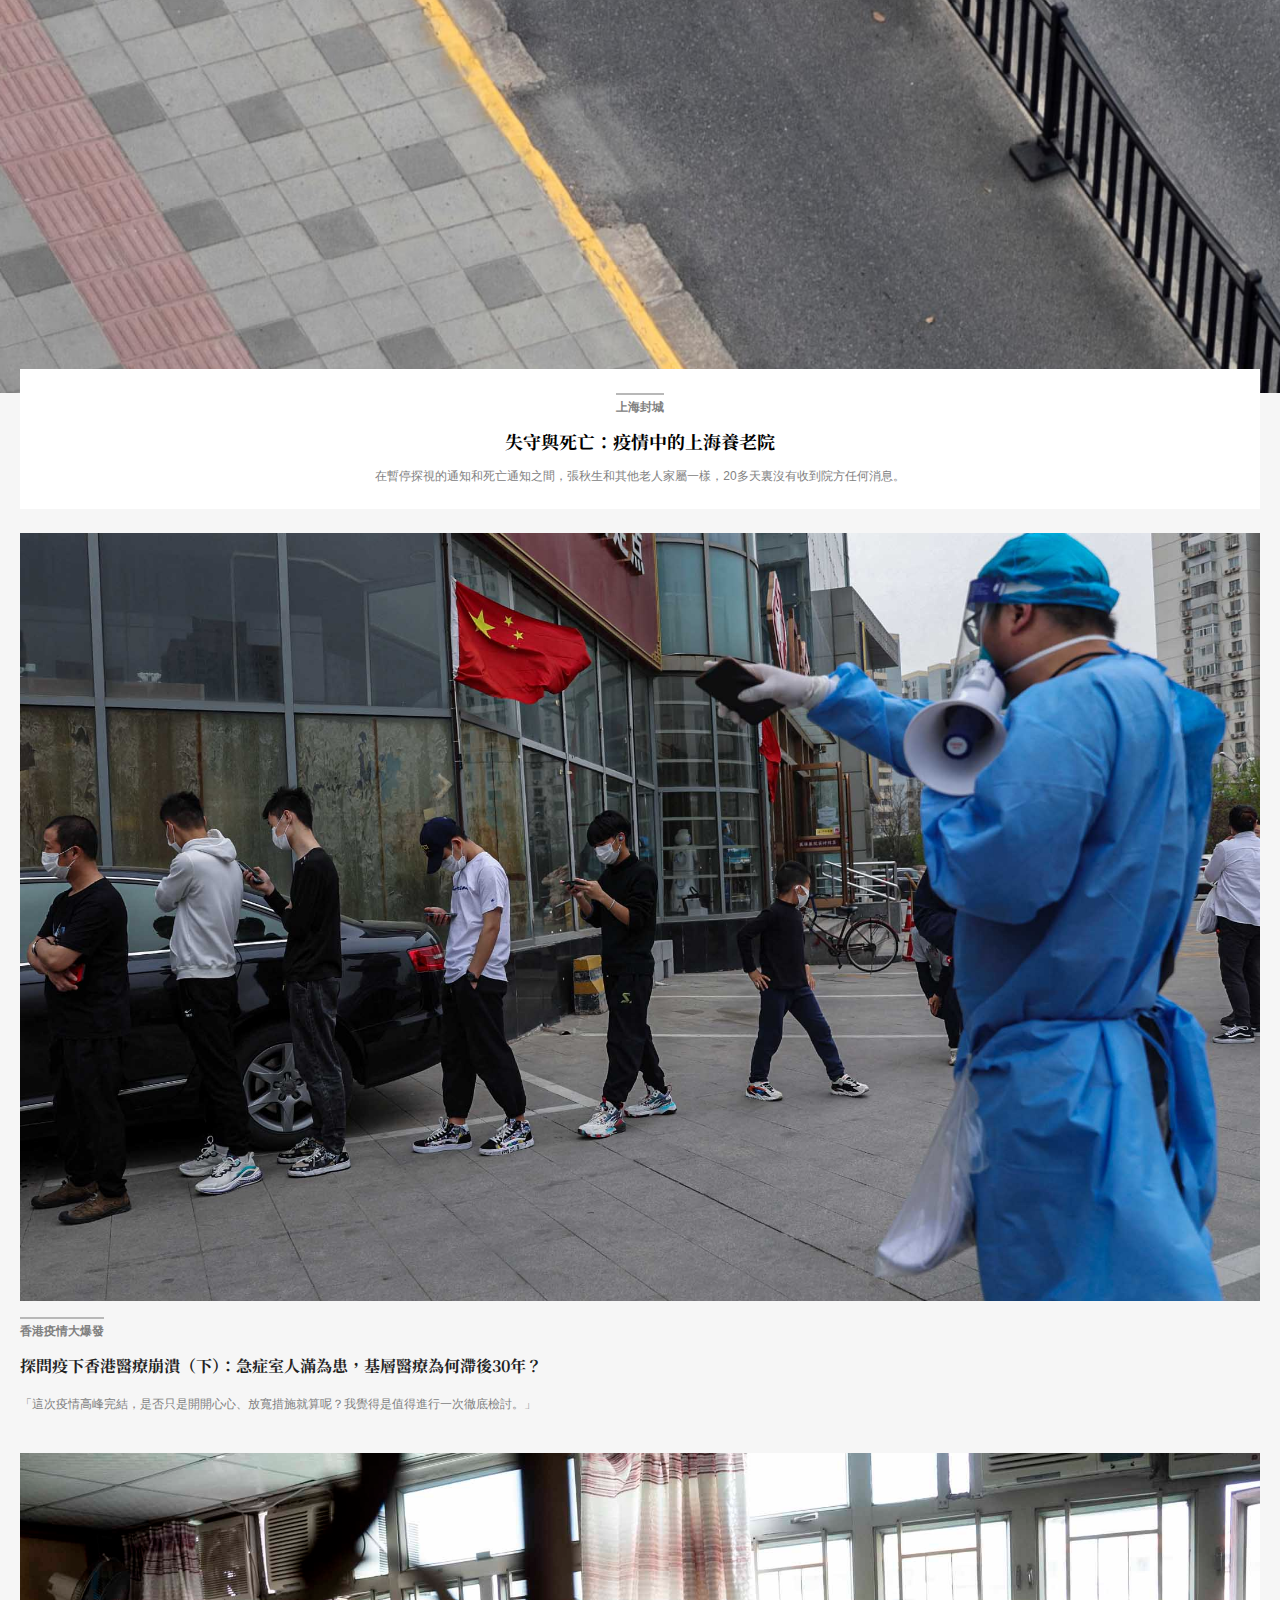
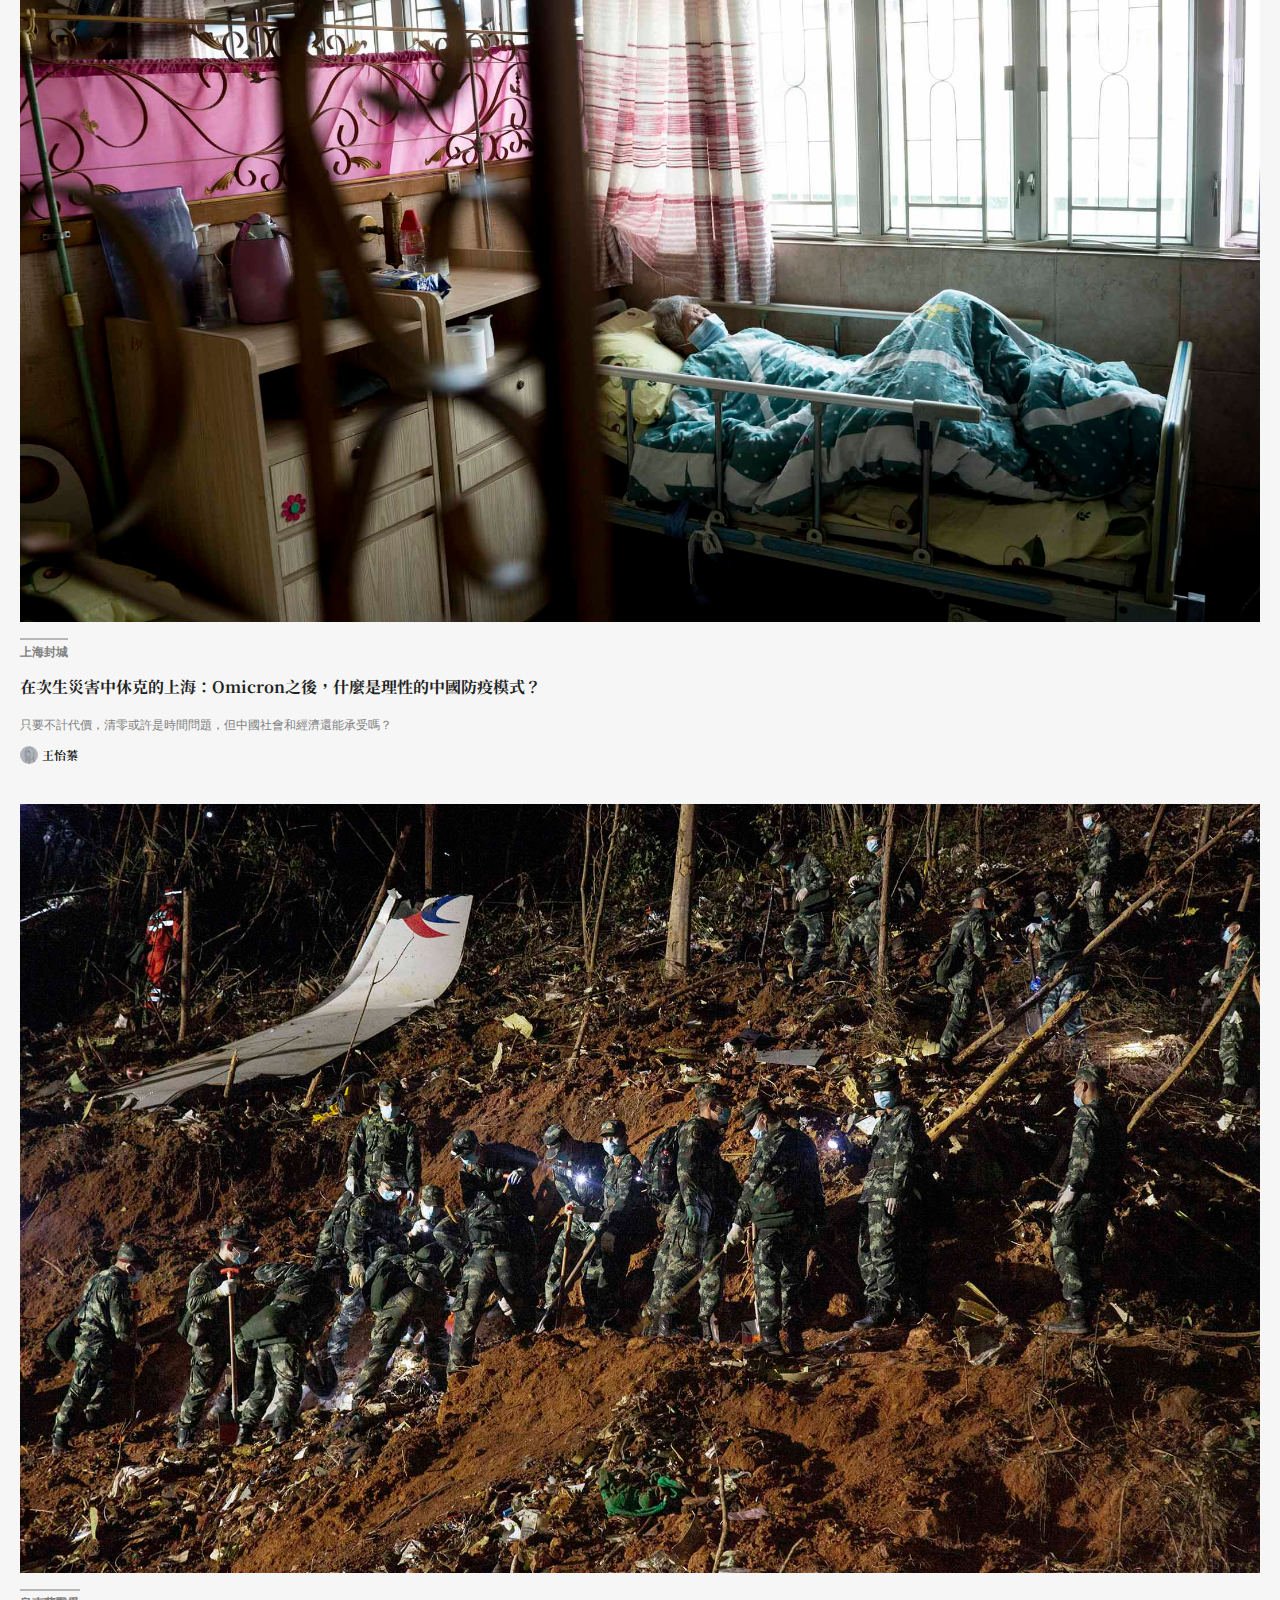
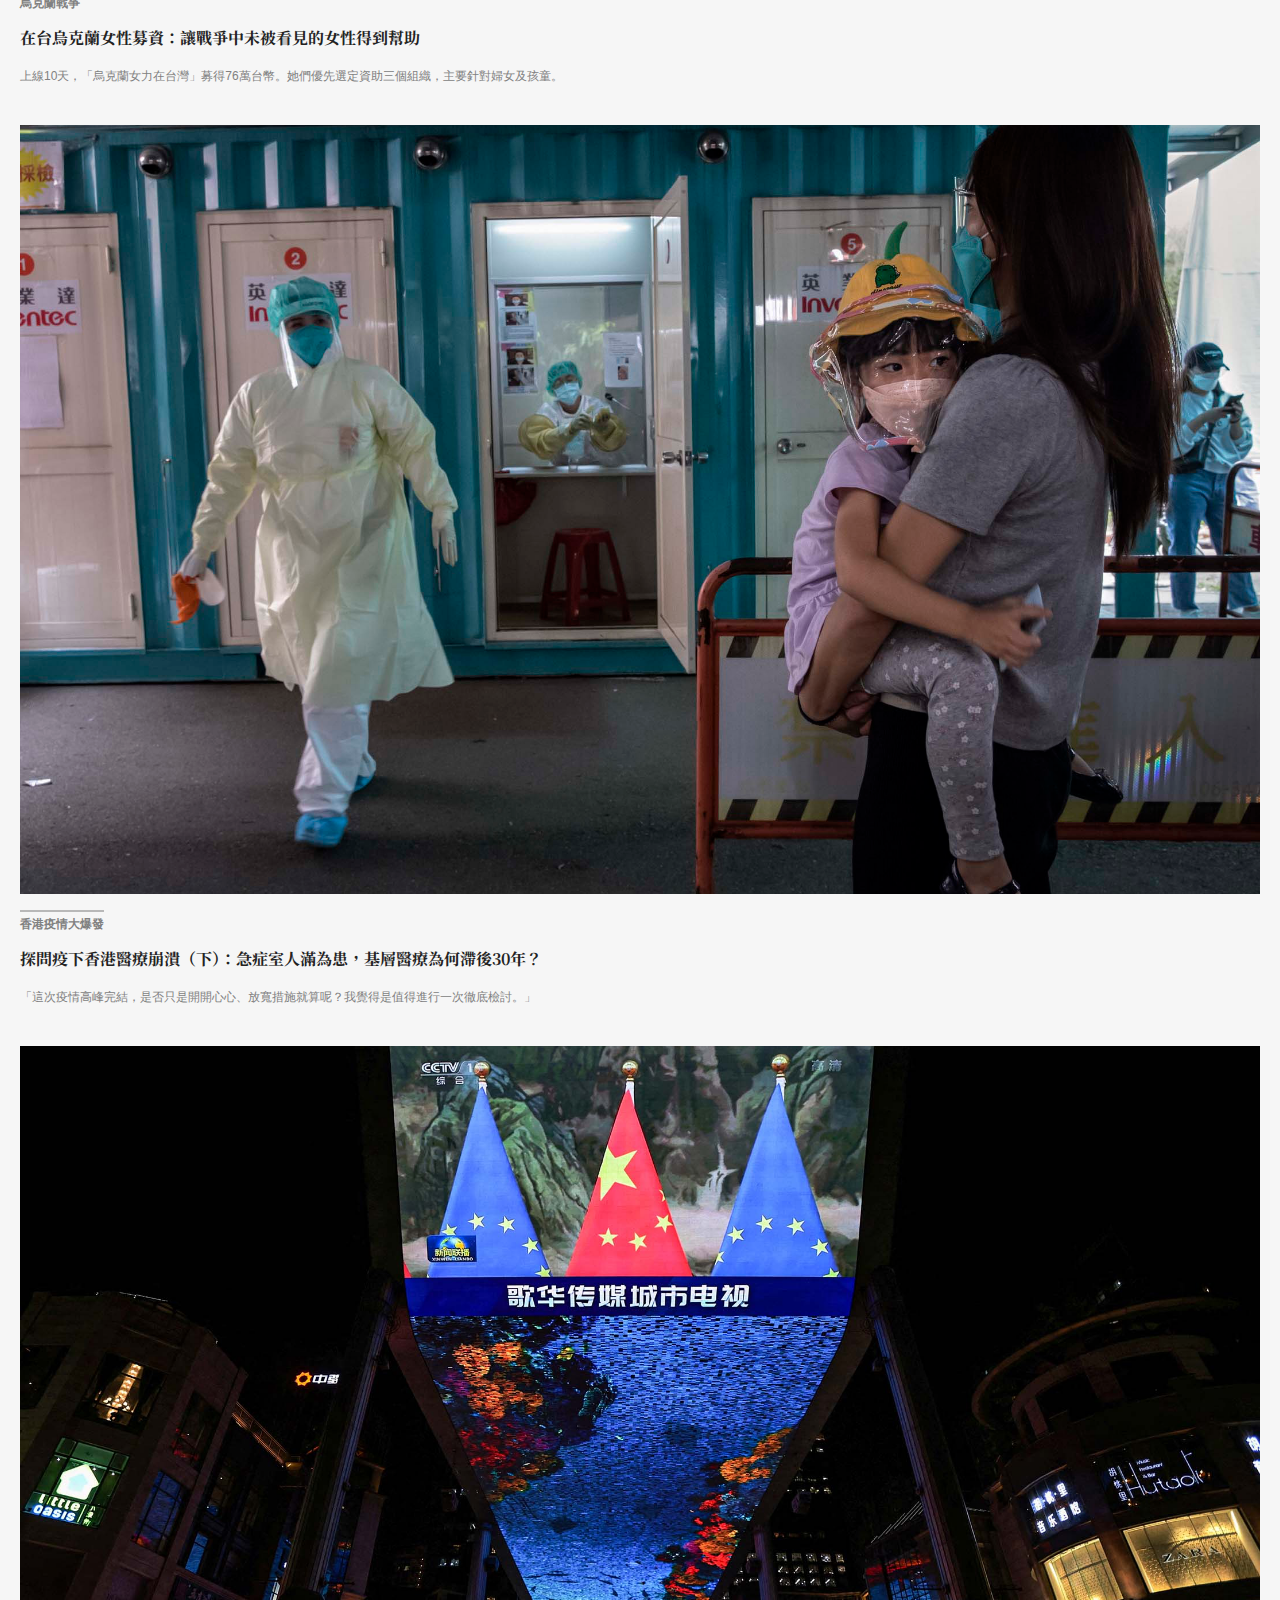
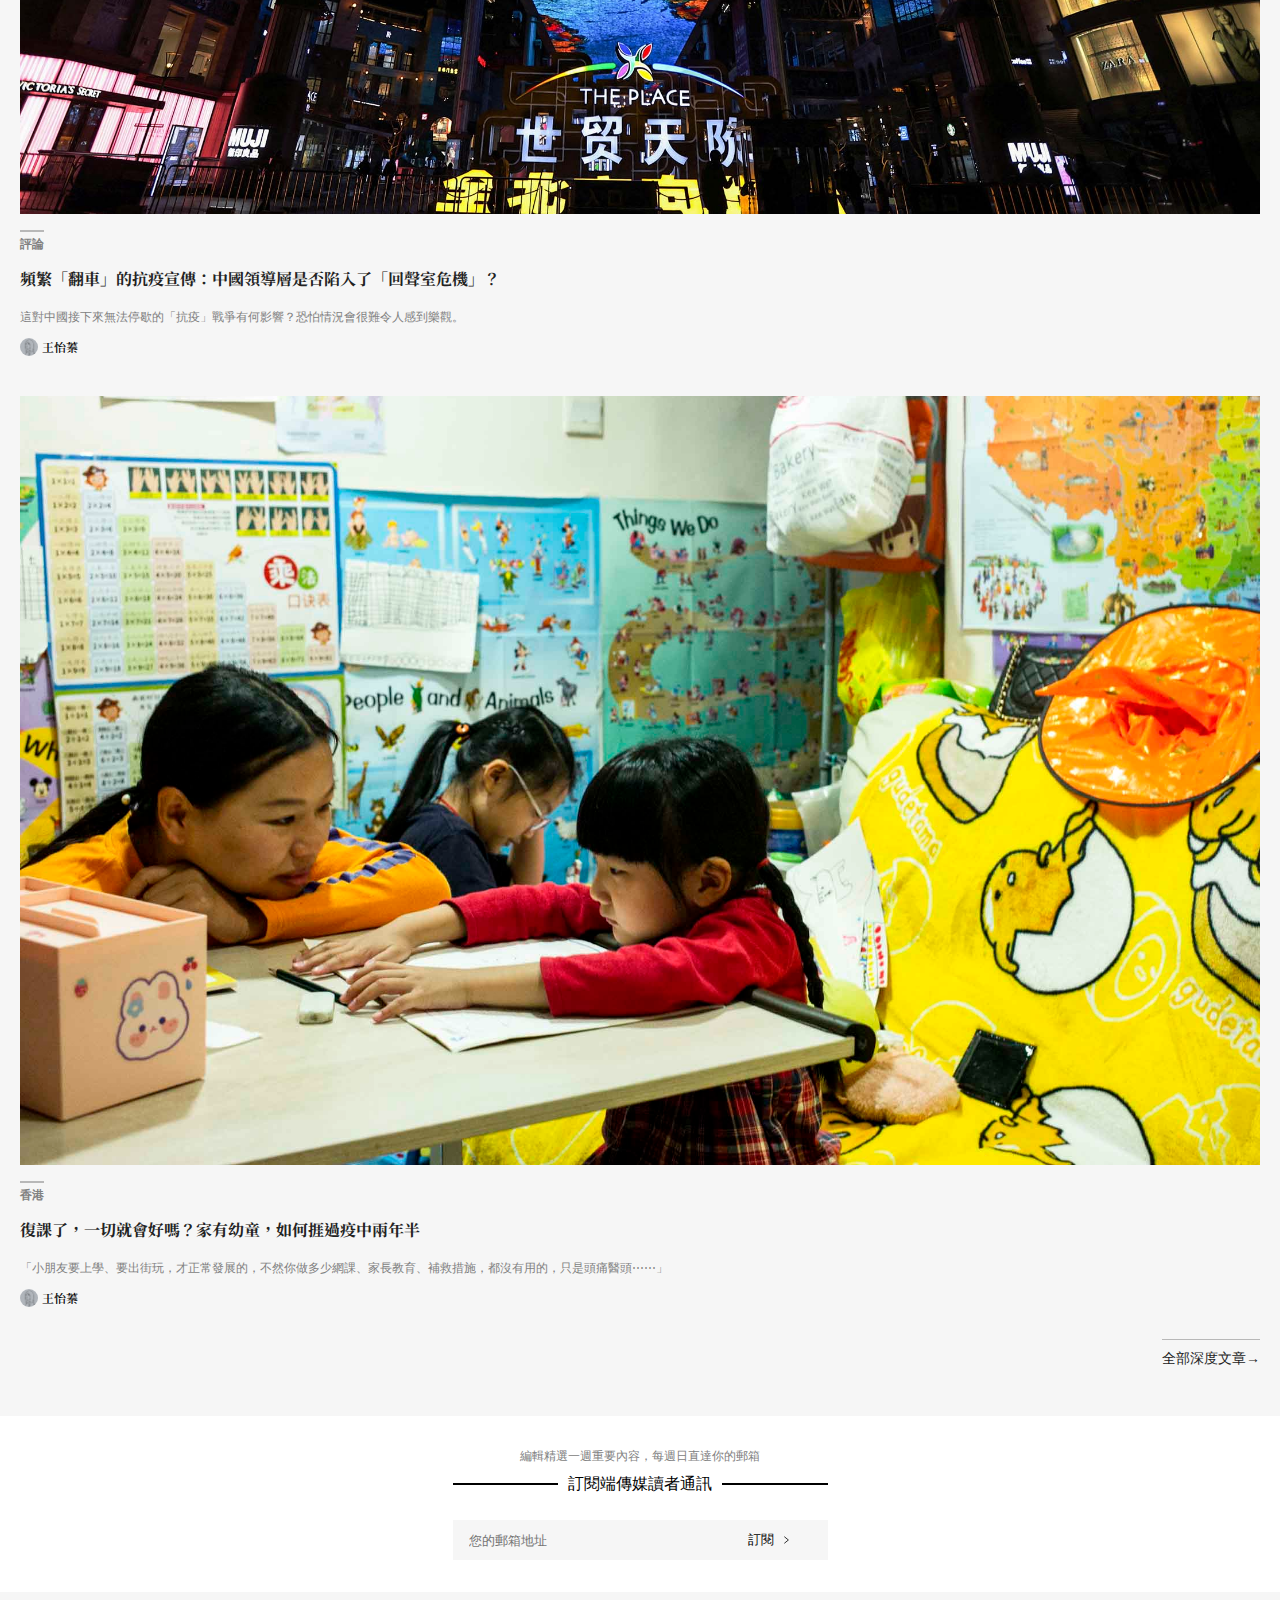
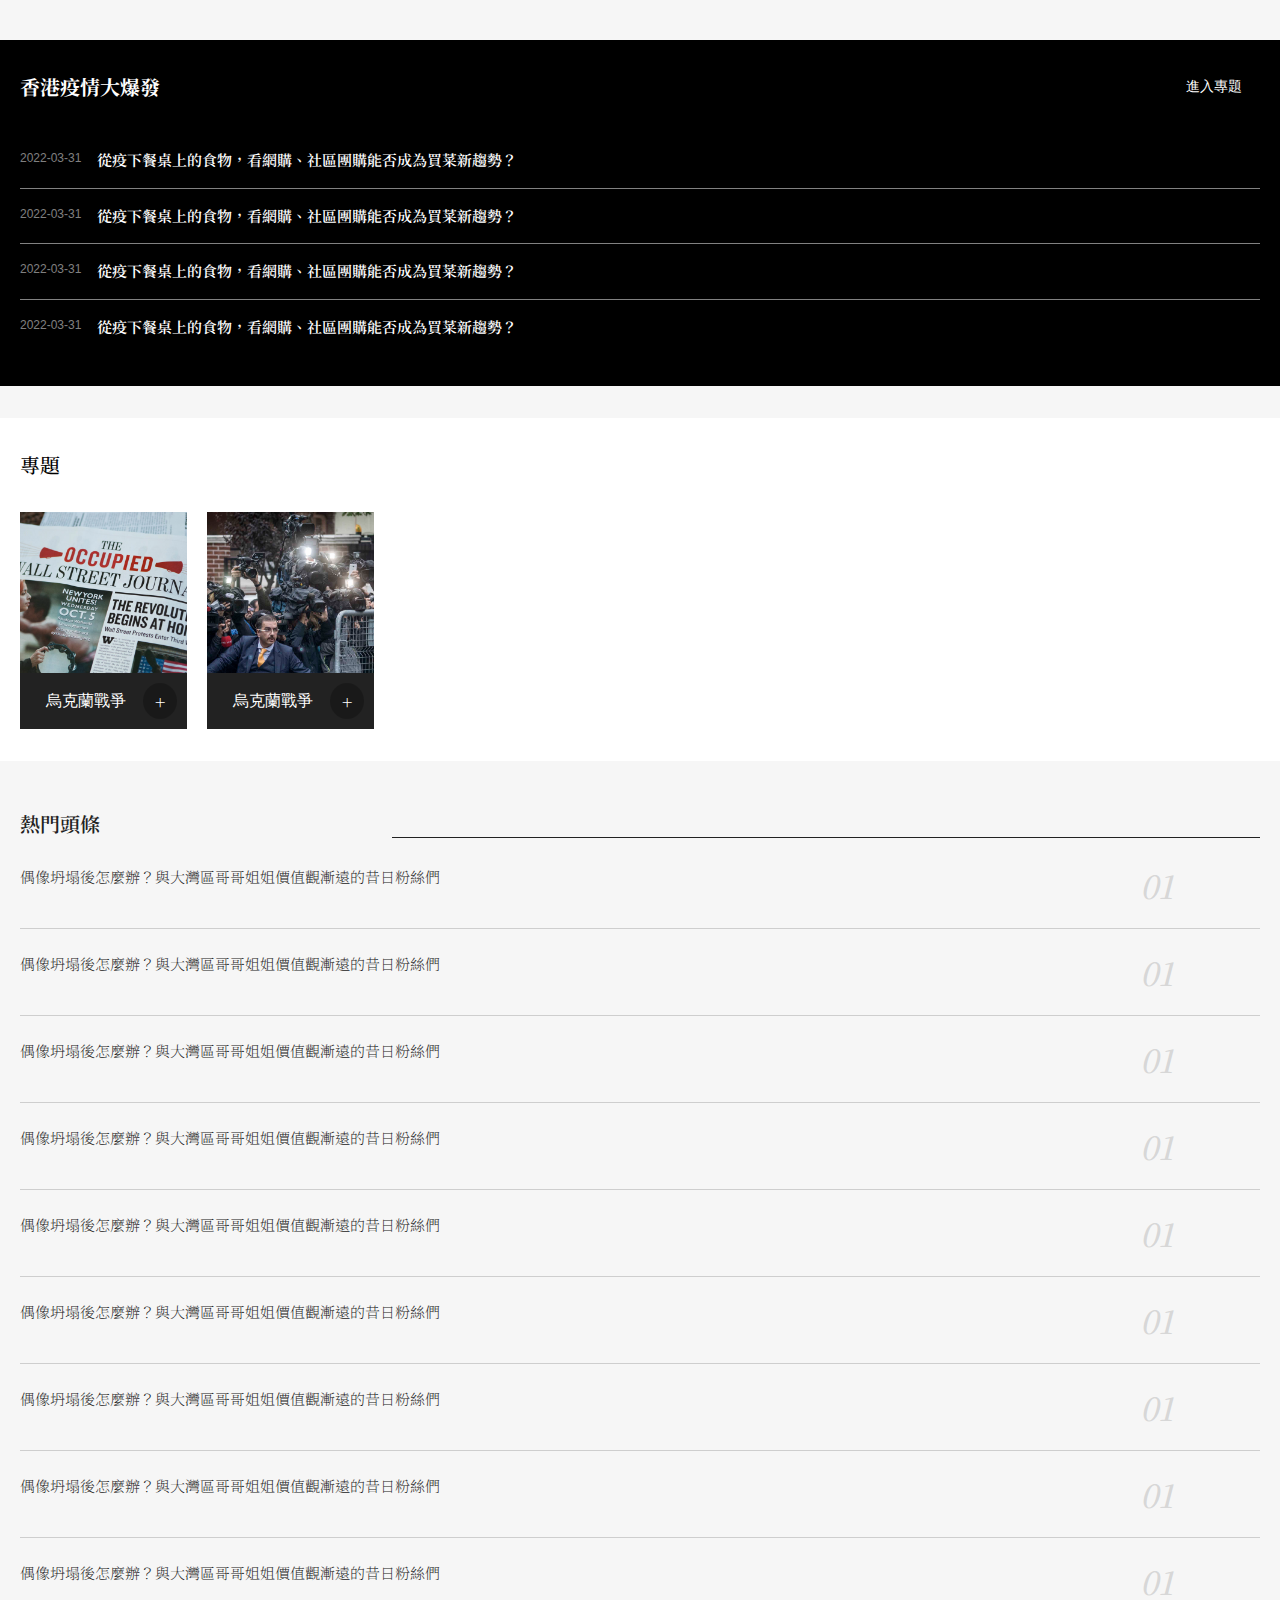
==== commit ef643d6b: "完成section.swiper" ====
--- a/index.html
+++ b/index.html
@@ -376,9 +376,58 @@
     </section>
     <section class="hot-news">
       <h2>熱門頭條</h2>
-      <div class="headline">
-        <h3>偶像坍塌後怎麼辦？與大灣區哥哥姐姐價值觀漸遠的昔日粉絲們</h3>
-        <span>01</span>
+      <div class="headline" id="non-padding">
+        <h3>偶像坍塌後怎麼辦？與大灣區哥哥姐姐價值觀漸遠的昔日粉絲們</h3>
+        <span>01</span>
+      </div>
+      <div class="headline">
+        <h3>偶像坍塌後怎麼辦？與大灣區哥哥姐姐價值觀漸遠的昔日粉絲們</h3>
+        <span>01</span>
+      </div>
+      <div class="headline">
+        <h3>偶像坍塌後怎麼辦？與大灣區哥哥姐姐價值觀漸遠的昔日粉絲們</h3>
+        <span>01</span>
+      </div>
+      <div class="headline">
+        <h3>偶像坍塌後怎麼辦？與大灣區哥哥姐姐價值觀漸遠的昔日粉絲們</h3>
+        <span>01</span>
+      </div>
+      <div class="headline">
+        <h3>偶像坍塌後怎麼辦？與大灣區哥哥姐姐價值觀漸遠的昔日粉絲們</h3>
+        <span>01</span>
+      </div>
+      <div class="headline">
+        <h3>偶像坍塌後怎麼辦？與大灣區哥哥姐姐價值觀漸遠的昔日粉絲們</h3>
+        <span>01</span>
+      </div>
+      <div class="headline">
+        <h3>偶像坍塌後怎麼辦？與大灣區哥哥姐姐價值觀漸遠的昔日粉絲們</h3>
+        <span>01</span>
+      </div>
+      <div class="headline">
+        <h3>偶像坍塌後怎麼辦？與大灣區哥哥姐姐價值觀漸遠的昔日粉絲們</h3>
+        <span>01</span>
+      </div>
+      <div class="headline">
+        <h3>偶像坍塌後怎麼辦？與大灣區哥哥姐姐價值觀漸遠的昔日粉絲們</h3>
+        <span>01</span>
+      </div>
+      <div class="headline">
+        <h3>偶像坍塌後怎麼辦？與大灣區哥哥姐姐價值觀漸遠的昔日粉絲們</h3>
+        <span>01</span>
+      </div>
+    </section>
+    <section class="tag">
+      <h2>熱門話題</h2>
+      <div class="container">
+        <div class="block">烏克蘭危機</div>
+        <div class="block">烏克蘭危機</div>
+        <div class="block">烏克蘭危機</div>
+        <div class="block">烏克蘭危機</div>
+        <div class="block">烏克蘭危機</div>
+        <div class="block">烏克蘭危機</div>
+        <div class="block">烏克蘭危機</div>
+        <div class="block">烏克蘭危機</div>
       </div>
     </section>
   </body>
--- a/styles/style.css
+++ b/styles/style.css
@@ -848,21 +848,63 @@
 }
 
 body section.hot-news {
-  padding: 0 20px;
+  padding: 48px 20px;
+}
+
+body section.hot-news h2 {
+  font-size: 20px;
+  position: relative;
+  margin-bottom: 24px;
+  font-weight: 600;
+  color: #222;
+}
+
+body section.hot-news h2::after {
+  content: "";
+  display: inline-block;
+  height: 1px;
+  width: 70%;
+  background-color: #222;
+  position: absolute;
+  right: 0;
+  bottom: 0;
 }
 
 body section.hot-news div.headline {
   display: -webkit-box;
   display: -ms-flexbox;
   display: flex;
+  padding: 20px 0;
+  border-bottom: 1px solid rgba(0, 0, 0, 0.16);
 }
 
 body section.hot-news div.headline h3 {
   font-size: 15px;
   line-height: 30px;
-  font-weight: 400;
+  font-weight: 200;
+  color: #222;
+  -webkit-box-flex: 5;
+      -ms-flex: 5;
+          flex: 5;
+}
+
+body section.hot-news div.headline span {
   -webkit-box-flex: 1;
       -ms-flex: 1;
           flex: 1;
+  text-align: center;
+  font-size: 32px;
+  font-weight: 500;
+  color: rgba(184, 184, 184, 0.5);
+  font-style: italic;
+}
+
+body section.hot-news div.headline#non-padding {
+  padding: 0;
+  padding-bottom: 20px;
+}
+
+body section.tag {
+  padding: 0 20px;
 }
 /*# sourceMappingURL=style.css.map */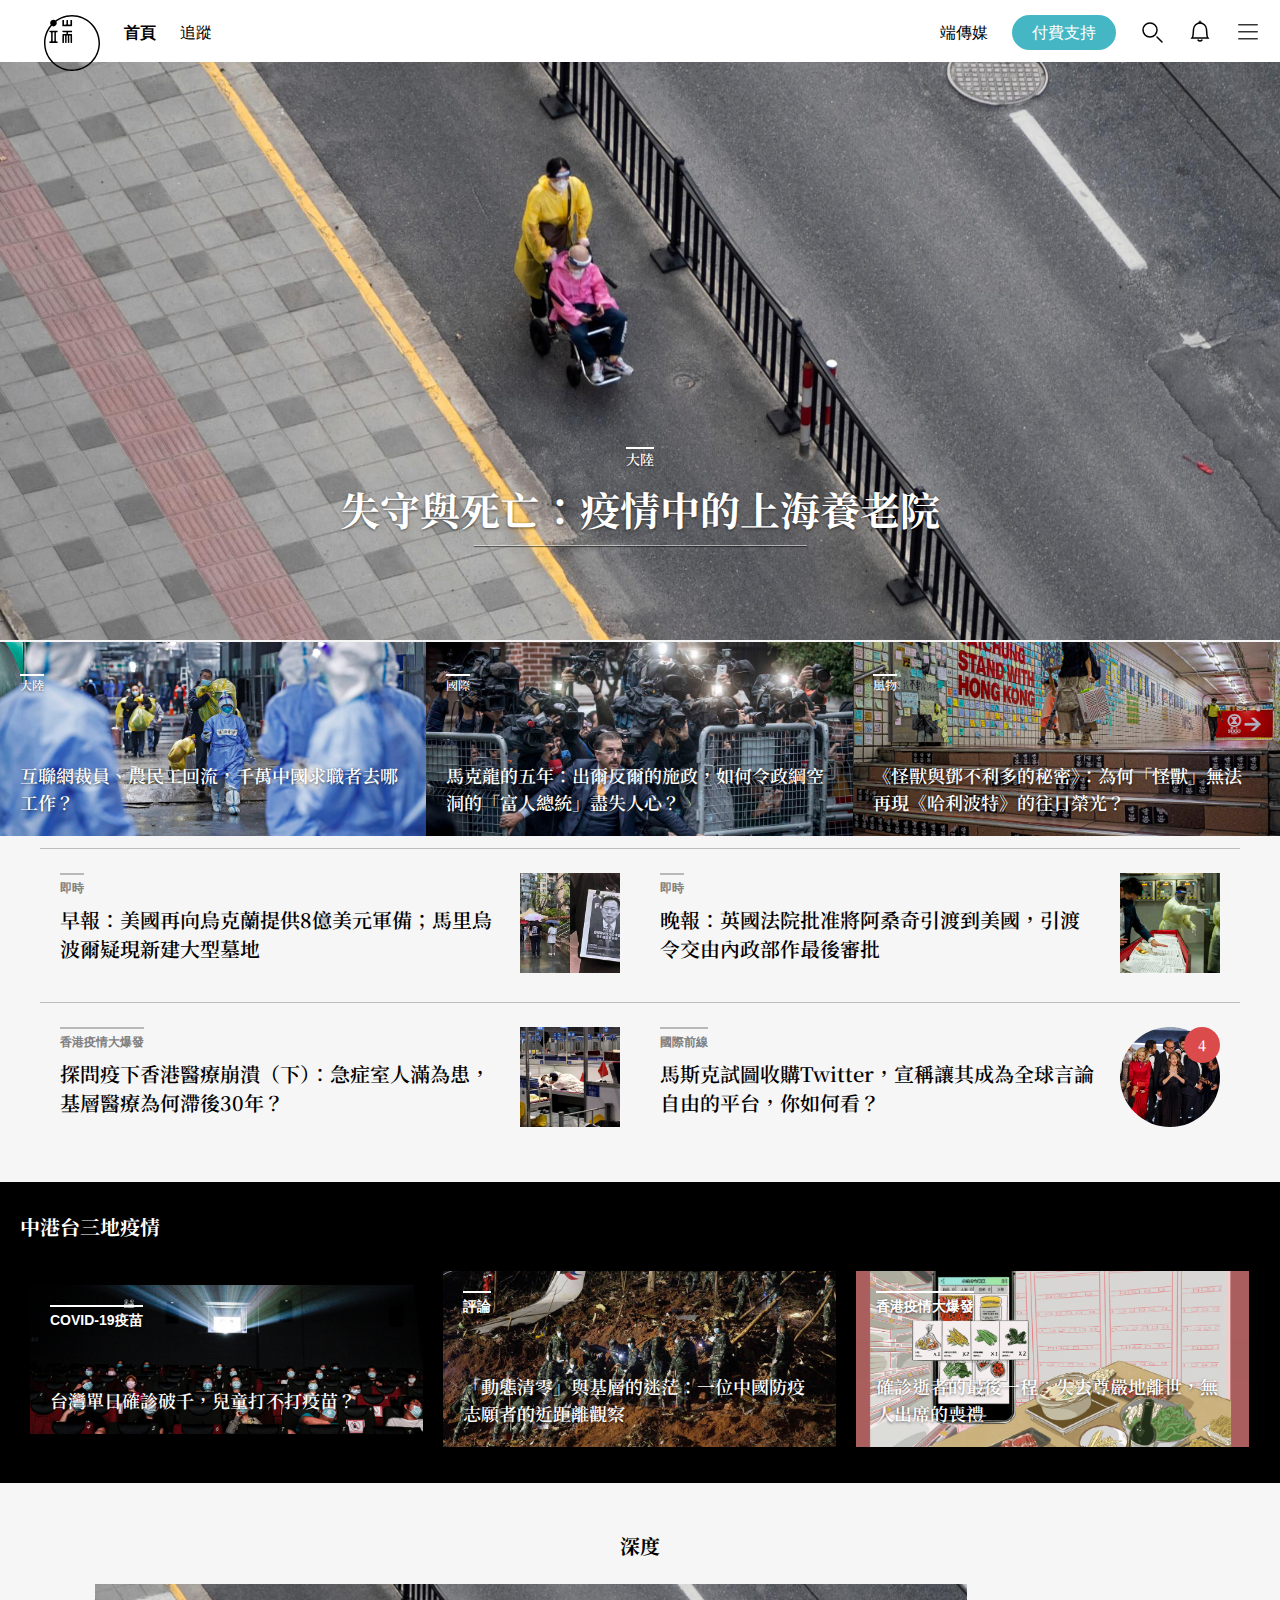
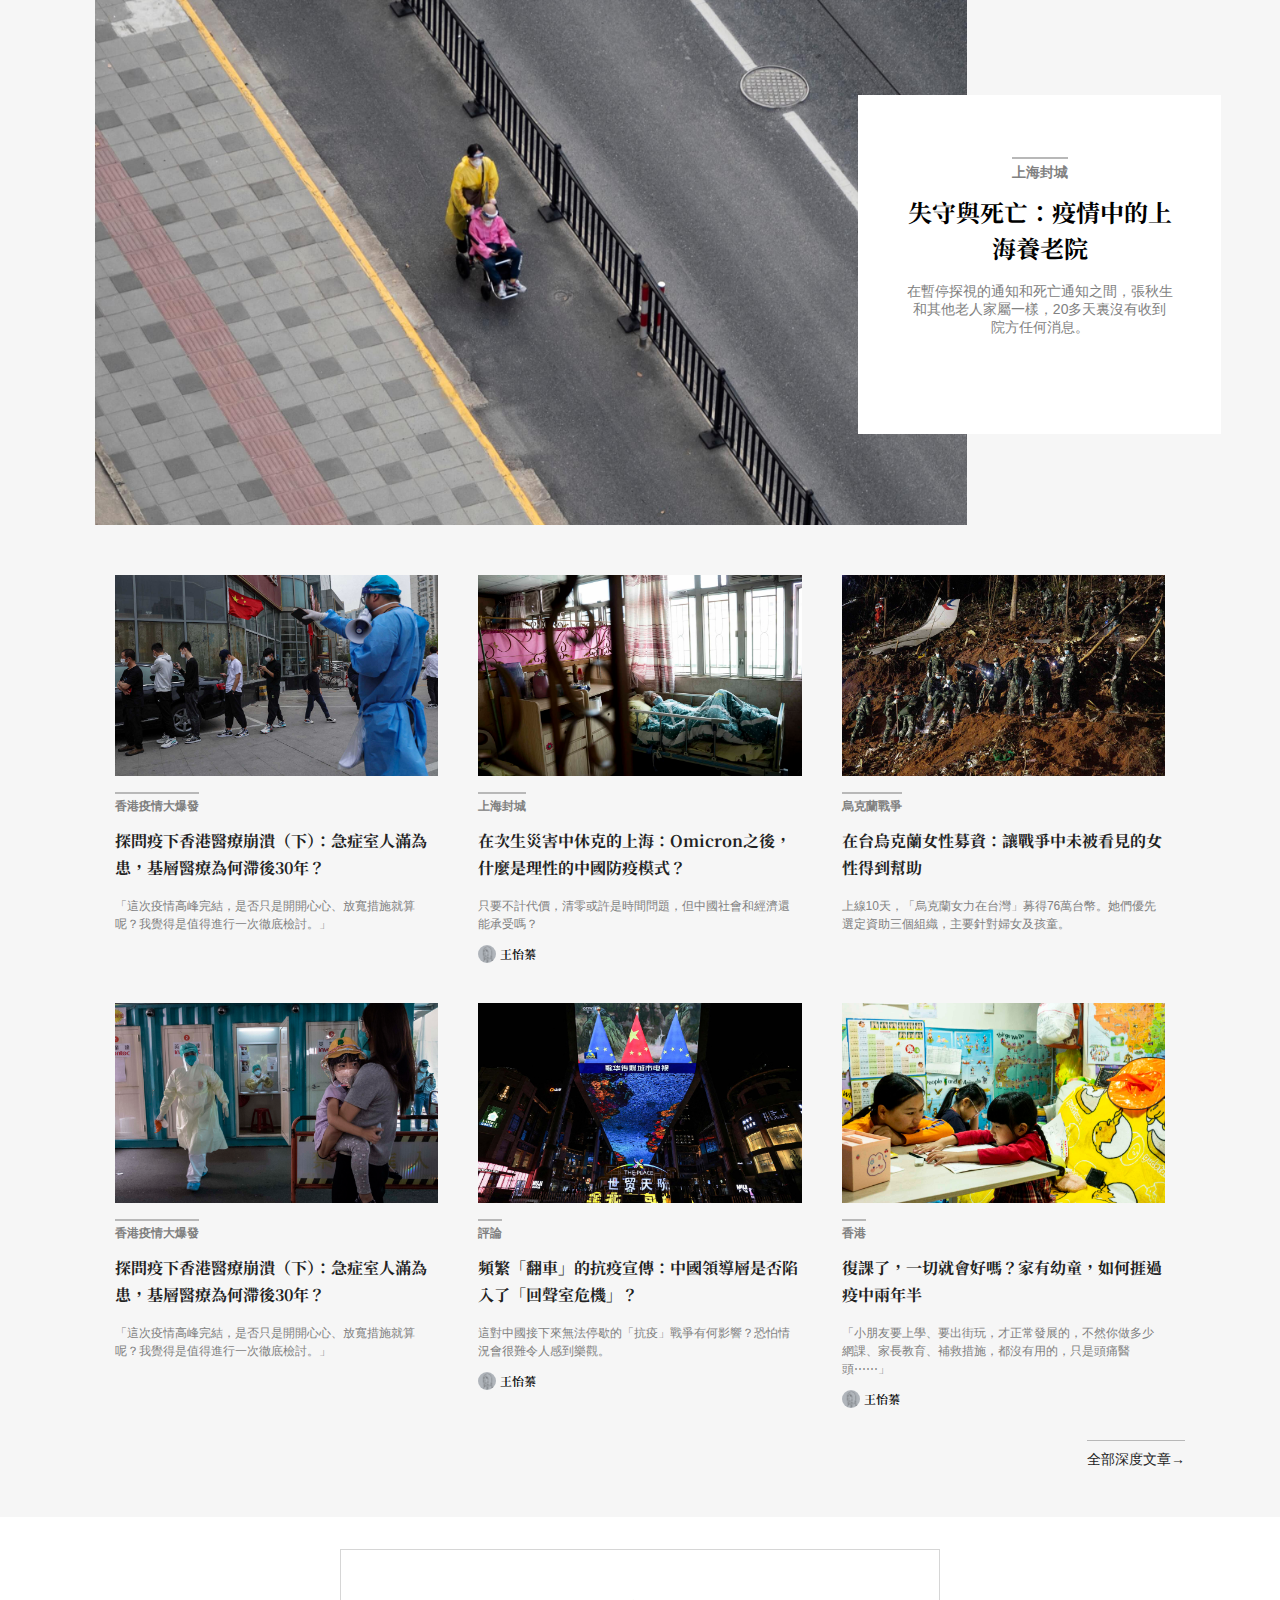
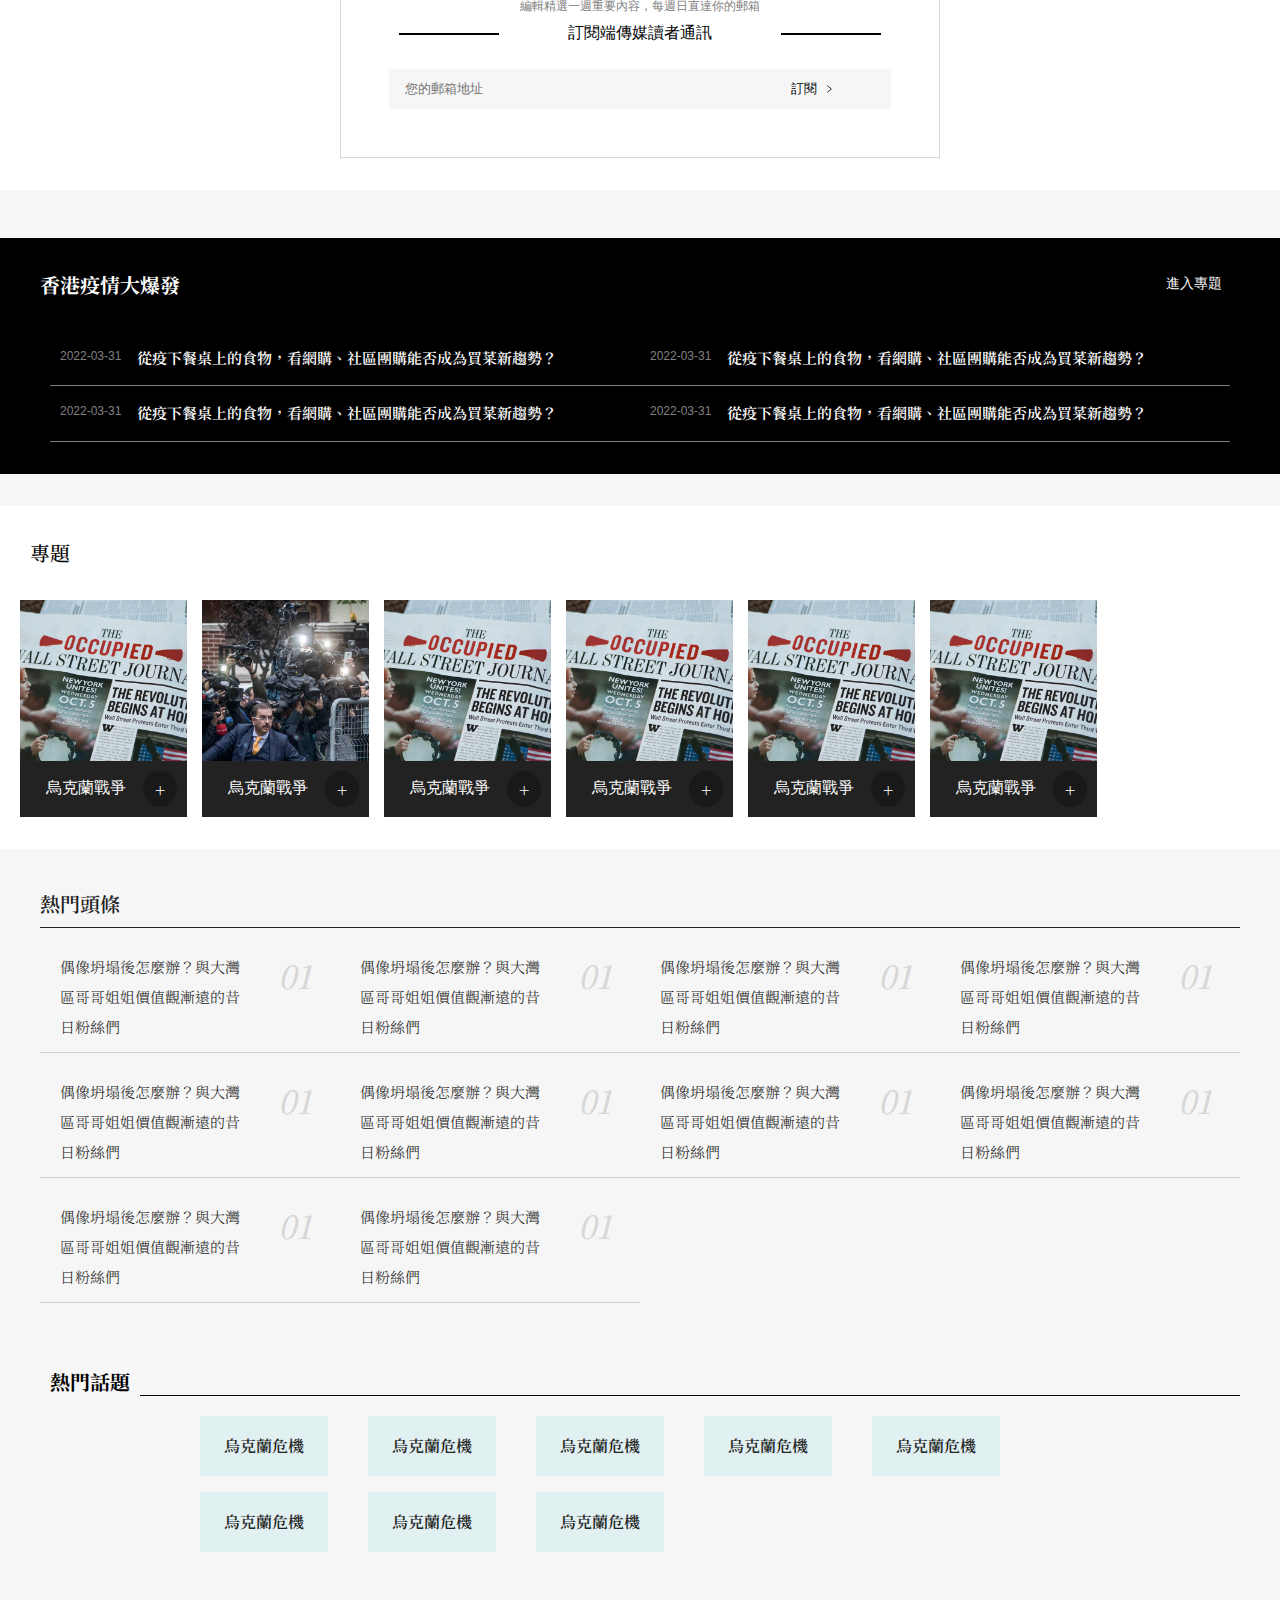
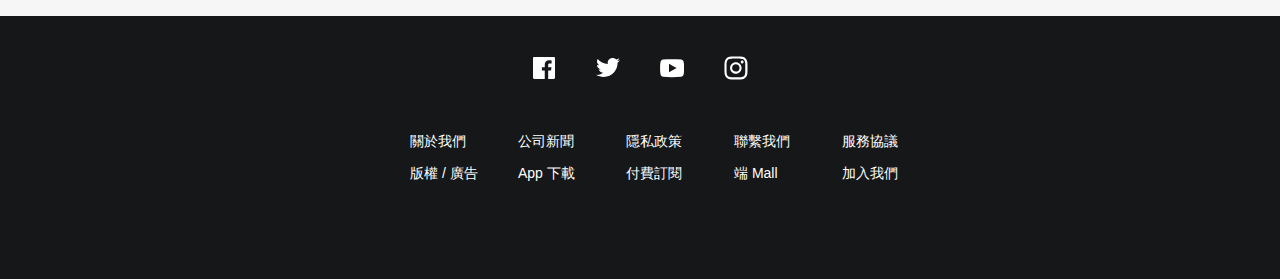
==== commit 1e4e04d8: "0427 max-width:375px and min-width:992px finish" ====
--- a/index.html
+++ b/index.html
@@ -77,35 +77,146 @@
           </div>
         </div>
       </nav>
+      <!--992px up nav-->
+      <nav>
+        <div class="nav_container">
+          <div class="navbar">
+            <ul>
+              <div class="nav-left">
+                <li>
+                  <a class="logo" href="#">
+                    <svg
+                      width="56"
+                      height="56"
+                      viewBox="0 0 56 56"
+                      xmlns="http://www.w3.org/2000/svg"
+                      class="fill"
+                    >
+                      <path
+                        d="M28 56C12.536 56 0 43.464 0 28C0 12.536 12.536 0 28 0C43.464 0 56 12.536 56 28C56 43.464 43.464 56 28 56ZM28 1.47656C13.3515 1.47656 1.47656 13.3515 1.47656 28C1.47656 42.6485 13.3515 54.5234 28 54.5234C42.6485 54.5234 54.5234 42.6485 54.5234 28C54.5234 13.3515 42.6485 1.47656 28 1.47656Z"
+                      ></path>
+                      <path
+                        d="M28.0765 6.69878C28.0765 8.02052 28.1316 9.03695 28.0765 10.4506C28.0658 10.7416 28.0518 10.9226 27.9387 11.0349C27.7747 11.1999 27.3348 11.1729 26.8391 11.1729C25.4417 11.1729 24.7165 11.1381 23.1564 11.1381C22.0138 11.1381 20.7266 11.1729 19.4751 11.1729C18.948 11.1729 18.5696 11.1663 18.4424 10.9667C18.3063 10.7524 18.3745 9.89209 18.3745 9.5556V5.90838C18.3745 5.62822 18.3454 5.33159 18.4078 5.21938C18.4498 5.1462 18.6365 5.06625 18.7527 5.04815H18.8208C19.1786 4.97596 19.7648 4.97891 19.9225 5.21938C20.0411 5.40181 19.9915 5.86945 19.9915 6.25226V8.45502C19.9915 8.79977 19.9311 9.34002 20.0257 9.48659C20.165 9.70452 21.3475 9.65256 21.8488 9.62473C21.9622 9.61718 22.0311 9.61078 22.1248 9.59011C22.2241 9.5673 22.3233 9.56419 22.3652 9.52115C22.5236 9.3561 22.4516 8.91931 22.4343 8.48941C22.3934 7.52697 22.4343 7.15477 22.4343 6.2178C22.4343 5.80169 22.3923 5.36397 22.5377 5.18607C22.7114 4.97033 23.6426 4.91323 23.8787 5.15041C24.1753 5.45032 23.993 6.74067 23.9822 7.28541C23.9782 7.53435 23.9822 8.03102 23.9822 8.4193C23.9822 8.81606 23.9228 9.3164 24.0514 9.48659C24.0933 9.54275 24.2043 9.56621 24.2918 9.59011C24.6184 9.67652 25.4289 9.64852 25.8754 9.62473C26.1136 9.61171 26.3183 9.60187 26.3905 9.52115C26.521 9.37568 26.4597 8.9442 26.4597 8.45502C26.4597 7.5892 26.4111 6.61582 26.4597 5.66699C26.4682 5.49664 26.4746 5.29495 26.4793 5.18749C26.4839 5.08484 26.5696 5.05887 26.661 5.0476C26.8419 5.02491 26.9791 5.01036 27.32 5.01353C27.4925 5.01555 27.6378 5.00691 27.7671 5.04815C27.876 5.08255 28.0097 5.15807 28.0433 5.21938C28.1608 5.44463 28.0765 6.24586 28.0765 6.69878ZM12.6965 26.4173C13.1825 26.4173 13.5018 26.2881 13.6256 26.6924C13.7132 26.9789 13.6957 27.6894 13.5223 27.862C13.2634 28.122 12.1262 27.9999 11.5612 27.9999H7.36363C6.91295 27.9999 5.63348 28.0932 5.43721 27.862C5.33363 27.7402 5.38635 27.0833 5.3834 26.7316C5.38291 26.6818 5.38635 26.5995 5.43623 26.5381C5.48397 26.4788 5.52307 26.4543 5.59159 26.4385C5.72126 26.4082 6.03101 26.4226 6.26173 26.4173C6.47294 26.412 6.70596 26.4325 6.91623 26.3483C6.94205 26.3375 7.05858 26.273 7.05405 26.2792C7.13695 26.1597 7.11458 25.544 7.12323 25.2121C7.17698 22.9255 7.12323 20.7714 7.12323 18.3993C7.12323 18.0456 7.16933 17.4657 7.05405 17.3334C6.84066 17.0863 5.75943 17.3751 5.50601 17.1248C5.39603 17.0194 5.39948 16.8005 5.40243 16.5073C5.40352 16.3242 5.37022 16.1256 5.43721 15.991C5.44345 15.9748 5.46193 15.9446 5.46816 15.9315C5.47363 15.9166 5.49425 15.8992 5.50601 15.8874C5.69375 15.6741 6.67162 15.7493 7.22565 15.7493H12.7998C12.8227 15.7493 12.8451 15.7503 12.8691 15.7493C12.9996 15.7429 13.4278 15.7136 13.5156 15.8309C13.5592 15.8889 13.575 15.9091 13.5913 15.9565C13.6992 16.2669 13.6968 17.0582 13.4535 17.1951C13.3013 17.2803 12.9917 17.2254 12.7309 17.2296C12.4947 17.2328 12.1792 17.194 12.0431 17.2975C11.8168 17.47 11.9051 18.4898 11.9051 19.1907C11.9051 21.221 11.8651 23.2747 11.9397 25.1431C11.9538 25.4923 11.872 26.0993 12.0087 26.2792C12.1304 26.44 12.4098 26.4173 12.6965 26.4173ZM10.2872 17.3334C10.1329 17.176 9.17728 17.2533 8.99802 17.2587C8.90762 17.2593 8.80765 17.2705 8.77243 17.3026C8.73021 17.3415 8.70205 17.3908 8.68439 17.4845C8.66683 17.6986 8.67126 18.0222 8.67126 18.296V21.8061C8.67126 23.1864 8.66574 24.0057 8.70473 25.2811C8.72179 25.792 8.67345 26.2318 8.80809 26.3483C8.97078 26.4874 10.1179 26.4788 10.2872 26.2792C10.4145 26.1306 10.3918 25.6627 10.3918 25.2465V19.5347C10.3918 19.0798 10.5112 17.5566 10.2872 17.3334ZM9.46095 11.4297C7.61858 11.4297 6.12502 9.93612 6.12502 8.09375C6.12502 6.25138 7.61858 4.75781 9.46095 4.75781C11.3033 4.75781 12.7969 6.25138 12.7969 8.09375C12.7969 9.93612 11.3033 11.4297 9.46095 11.4297ZM18.4078 21.1519C18.4078 20.4965 18.3398 19.526 18.6639 19.1334C18.8344 18.9271 19.1932 18.99 20.5068 18.9837C20.9045 18.982 21.4407 18.9871 21.8939 18.99C22.0567 18.9909 22.2845 18.9815 22.3652 18.9149C22.5161 18.792 22.555 18.0382 22.5032 17.6427C22.4516 17.2569 22.3802 17.2524 21.9522 17.2296C21.518 17.2061 20.8603 17.2296 20.4386 17.2296C19.7435 17.2296 18.7637 17.3539 18.5114 17.1248C18.3863 17.013 18.3961 16.7819 18.4078 16.4717C18.4144 16.3274 18.3809 16.1624 18.4078 16.0588C18.4108 16.0493 18.5416 15.8432 18.5802 15.8184C18.7452 15.7084 19.2001 15.7493 19.6464 15.7493H26.3905C26.7895 15.7493 27.1486 15.6977 27.5269 15.7148C27.5692 15.7171 27.7564 15.6741 27.8706 15.7493C28.1251 15.9177 28.1897 16.9557 27.9052 17.1607C27.6994 17.3073 27.2454 17.2296 26.976 17.2296C26.0853 17.2296 25.4871 17.2007 24.5329 17.2296C24.1236 17.2415 24.0016 17.2351 23.9478 17.608C23.9015 17.9197 23.907 18.7369 24.0514 18.8814C24.2561 19.0862 25.5497 18.9837 25.9789 18.9837C26.2827 18.9837 26.6256 18.9901 26.976 18.9837C27.1268 18.9815 27.3455 18.9773 27.4584 18.9773C28.0773 18.9784 28.0452 19.2642 28.0452 20.0446C28.0452 22.2862 28.0765 24.561 28.0765 26.7949C28.0765 27.2424 28.0839 27.7757 28.0016 27.8779C27.932 27.9644 27.7623 27.9979 27.5654 28.009V28.0093L27.5594 28.0095C27.4816 28.0136 27.4 28.0142 27.3184 28.0132L27.2526 28.0143C26.9372 28.0143 26.8689 28.0021 26.762 27.9542C26.7004 27.9267 26.6527 27.8917 26.6294 27.8141C26.6068 27.739 26.5943 27.6939 26.5843 27.5588C26.5721 27.394 26.5674 26.6102 26.5638 26.1843C26.5493 24.4874 26.5737 23.192 26.5582 21.3848C26.556 21.1403 26.5685 20.9101 26.5168 20.7132C26.456 20.4818 26.2115 20.4568 25.9975 20.4541C25.9699 20.4551 25.9411 20.4557 25.9104 20.4555C25.677 20.4539 25.483 20.4679 25.3917 20.5628C25.2451 20.7154 25.2898 22.0414 25.2898 22.3906C25.2898 23.4397 25.3183 25.4643 25.3183 26.5586C25.3183 27.1503 25.3418 27.7224 25.2568 27.8662C25.1995 27.9627 25.0488 27.9689 24.5325 27.9658L24.5324 27.9642C24.0759 27.9649 24.009 27.9727 23.9261 27.8568C23.8309 27.7244 23.8205 27.3731 23.8211 27.0043C23.8245 25.1302 23.8269 23.4295 23.8149 21.4652C23.8128 21.1268 23.8502 20.7212 23.776 20.604C23.685 20.4629 22.7952 20.4224 22.6882 20.5941C22.6081 20.7373 22.6085 20.921 22.6055 22.287C22.6019 23.9535 22.587 25.3101 22.6055 27.0373C22.61 27.3598 22.6382 27.6625 22.5066 27.8363C22.3882 27.9922 22.112 27.9668 21.8142 27.9657C21.464 27.9631 21.3059 27.9547 21.2034 27.7997C21.102 27.6464 21.1385 27.3424 21.1385 26.9277C21.1385 26.0043 21.1285 25.099 21.1305 24.1742C21.1321 23.4965 21.1266 22.9276 21.1266 22.287C21.1266 21.1223 21.1438 20.7769 21.0295 20.5835C20.9565 20.4602 20.8183 20.4486 20.2318 20.464C20.0061 20.4698 19.964 20.5322 19.9638 20.7125C19.9627 21.843 19.9649 23.166 19.9649 24.2839C19.9649 25.0849 19.9466 26.201 19.9649 27.0922C19.9677 27.3008 19.9724 27.5659 19.8958 27.7471C19.776 28.0306 19.1623 28.0863 18.7182 27.9657C18.6396 27.9439 18.4949 27.8996 18.4424 27.8277C18.3333 27.6746 18.3738 27.1939 18.3745 26.7612C18.3767 24.7951 18.4089 23.1839 18.4078 21.1519Z"
+                      ></path>
+                    </svg>
+                  </a>
+                </li>
+                <li><a id="index" href="#">首頁</a></li>
+                <li><a id="follow" href="#">追蹤</a></li>
+              </div>
+              <div class="nav-right">
+                <li><a href="#">端傳媒</a></li>
+                <li><a id="support" href="#">付費支持</a></li>
+                <li>
+                  <a href="#">
+                    <svg
+                      width="24"
+                      height="24"
+                      viewBox="0 0 24 24"
+                      xmlns="http://www.w3.org/2000/svg"
+                      style="fill: none"
+                      stroke="#000000"
+                    >
+                      <path
+                        d="M10 17C13.866 17 17 13.866 17 10C17 6.13401 13.866 3 10 3C6.13401 3 3 6.13401 3 10C3 13.866 6.13401 17 10 17Z"
+                        class="stroke"
+                        stroke-width="1.5"
+                        stroke-miterlimit="10"
+                      ></path>
+                      <path
+                        d="M17 17L22 22"
+                        class="stroke"
+                        stroke-width="1.5"
+                        stroke-linecap="round"
+                        stroke-linejoin="round"
+                      ></path>
+                    </svg>
+                  </a>
+                </li>
+                <li>
+                  <a href="#">
+                    <svg
+                      width="24"
+                      height="24"
+                      viewBox="0 0 24 24"
+                      xmlns="http://www.w3.org/2000/svg"
+                      style="fill: none"
+                      stroke="#000000"
+                    >
+                      <path
+                        d="M5.55934 8.99866C5.8163 5.61978 8.6265 3 12.0151 3V3C15.3913 3 18.1965 5.60103 18.4596 8.9669C18.6845 11.8446 18.9232 14.8207 19 15.5C19.1579 16.8966 20 18 20 18H4C4 18 4.77511 17.0488 5 15.5C5.10824 14.7546 5.34395 11.831 5.55934 8.99866Z"
+                        stroke-width="1.5"
+                        stroke-miterlimit="10"
+                        class="stroke"
+                      ></path>
+                      <path
+                        d="M11 2C11 1.44772 11.4477 1 12 1C12.5523 1 13 1.44772 13 2V3H11V2Z"
+                        class="stroke"
+                      ></path>
+                      <path
+                        d="M10 20C10 20 10.6667 21 12 21C13.3333 21 14 20 14 20"
+                        stroke-width="1.5"
+                        stroke-linecap="round"
+                        stroke-linejoin="round"
+                        class="stroke"
+                      ></path>
+                    </svg>
+                  </a>
+                </li>
+                <li>
+                  <a href="#">
+                    <svg
+                      width="24"
+                      height="24"
+                      viewBox="0 0 24 24"
+                      xmlns="http://www.w3.org/2000/svg"
+                      style="fill: rgb(52, 52, 52)"
+                    >
+                      <path
+                        fill-rule="evenodd"
+                        clip-rule="evenodd"
+                        d="M2 4.75C2 4.33579 2.33579 4 2.75 4H21.25C21.6642 4 22 4.33579 22 4.75C22 5.16421 21.6642 5.5 21.25 5.5H2.75C2.33579 5.5 2 5.16421 2 4.75ZM2 11.75C2 11.3358 2.33579 11 2.75 11H21.25C21.6642 11 22 11.3358 22 11.75C22 12.1642 21.6642 12.5 21.25 12.5H2.75C2.33579 12.5 2 12.1642 2 11.75ZM2.75 18C2.33579 18 2 18.3358 2 18.75C2 19.1642 2.33579 19.5 2.75 19.5H21.25C21.6642 19.5 22 19.1642 22 18.75C22 18.3358 21.6642 18 21.25 18H2.75Z"
+                        class="fill"
+                      ></path>
+                    </svg>
+                  </a>
+                </li>
+              </div>
+            </ul>
+          </div>
+        </div>
+      </nav>
     </header>
     <section class="section1">
       <div class="container">
         <div class="news">
-          <div class="text">大陸</div>
+          <div class="text"><a href="">大陸</a></div>
           <h3>失守與死亡：疫情中的上海養老院</h3>
         </div>
       </div>
       <div class="big-container">
         <div class="container1">
-          <div class="text">大陸</div>
+          <div class="text"><a href="">大陸</a></div>
           <div class="news">
             <h3>互聯網裁員、農民工回流，千萬中國求職者去哪工作？</h3>
           </div>
         </div>
-        <div class="container2">
-          <div class="text">國際</div>
-          <div class="news">
-            <h3>
-              馬克龍的五年：出爾反爾的施政，如何令政綱空洞的「富人總統」盡失人心？
-            </h3>
-          </div>
-        </div>
-        <div class="container3">
-          <div class="text">風物</div>
-          <div class="news">
-            <h3>
-              《怪獸與鄧不利多的秘密》：為何「怪獸」無法再現《哈利波特》的往日榮光？
-            </h3>
+        <div class="md-column">
+          <div class="container2">
+            <div class="text"><a href="">國際</a></div>
+            <div class="news">
+              <h3>
+                馬克龍的五年：出爾反爾的施政，如何令政綱空洞的「富人總統」盡失人心？
+              </h3>
+            </div>
+          </div>
+          <div class="container3">
+            <div class="text"><a href="">風物</a></div>
+            <div class="news">
+              <h3>
+                《怪獸與鄧不利多的秘密》：為何「怪獸」無法再現《哈利波特》的往日榮光？
+              </h3>
+            </div>
           </div>
         </div>
       </div>
@@ -166,61 +277,81 @@
       <h2>中港台三地疫情</h2>
       <div class="ec-container">
         <div id="C1" class="container1">
-          <div class="text"><a href="#">COVID-19疫苗</a></div>
-          <div class="news">
-            <h3>台灣單日確診破千，兒童打不打疫苗？</h3>
+          <div id="C1" class="background">
+            <div class="text"><a href="#">COVID-19疫苗</a></div>
+            <div class="news">
+              <h3>台灣單日確診破千，兒童打不打疫苗？</h3>
+            </div>
           </div>
         </div>
         <div id="C2" class="container1">
-          <div class="text"><a href="#">評論</a></div>
-          <div class="news">
-            <h3>「動態清零」與基層的迷茫：一位中國防疫志願者的近距離觀察</h3>
+          <div id="C2" class="background">
+            <div class="text"><a href="#">評論</a></div>
+            <div class="news">
+              <h3>「動態清零」與基層的迷茫：一位中國防疫志願者的近距離觀察</h3>
+            </div>
           </div>
         </div>
         <div id="C3" class="container1">
-          <div class="text"><a href="#">香港疫情大爆發</a></div>
-          <div class="news">
-            <h3>確診逝者的最後一程︰失去尊嚴地離世，無人出席的喪禮</h3>
+          <div id="C3" class="background">
+            <div class="text"><a href="#">香港疫情大爆發</a></div>
+            <div class="news">
+              <h3>確診逝者的最後一程︰失去尊嚴地離世，無人出席的喪禮</h3>
+            </div>
           </div>
         </div>
         <div id="C4" class="container1">
-          <div class="text"><a href="#">香港疫情大爆發</a></div>
-          <div class="news">
-            <h3>
-              連花清瘟膠囊真的有效麼？——抗疫「特效藥」與中成藥的全球化之路
-            </h3>
+          <div id="C4" class="background">
+            <div class="text"><a href="#">香港疫情大爆發</a></div>
+            <div class="news">
+              <h3>
+                連花清瘟膠囊真的有效麼？——抗疫「特效藥」與中成藥的全球化之路
+              </h3>
+            </div>
           </div>
         </div>
         <div id="C5" class="container1">
-          <div class="text"><a href="#">上海封城</a></div>
-          <div class="news">
-            <h3>
-              上海一線抗疫醫生：因封控去世的患者可能比病毒致死的更多，已是醫生共識
-            </h3>
+          <div id="C5" class="background">
+            <div class="text"><a href="#">上海封城</a></div>
+            <div class="news">
+              <h3>
+                上海一線抗疫醫生：因封控去世的患者可能比病毒致死的更多，已是醫生共識
+              </h3>
+            </div>
           </div>
         </div>
         <div id="C6" class="container1">
-          <div class="text"><a href="#">香港疫情大爆發</a></div>
-          <div class="news">
-            <h3>香港院舍悲劇：守不住的生命，爆疫兩年錯失哪些救命時間點？</h3>
+          <div id="C6" class="background">
+            <div class="text"><a href="#">香港疫情大爆發</a></div>
+            <div class="news">
+              <h3>香港院舍悲劇：守不住的生命，爆疫兩年錯失哪些救命時間點？</h3>
+            </div>
           </div>
         </div>
         <div id="C7" class="container1">
-          <div class="text"><a href="#">上海封城</a></div>
-          <div class="news">
-            <h3>上海封城紀事：「上海模式」以至「上海驕傲」的幻滅，然後呢？</h3>
+          <div id="C7" class="background">
+            <div class="text"><a href="#">上海封城</a></div>
+            <div class="news">
+              <h3>
+                上海封城紀事：「上海模式」以至「上海驕傲」的幻滅，然後呢？
+              </h3>
+            </div>
           </div>
         </div>
         <div id="C8" class="container1">
-          <div class="text"><a href="#">評論</a></div>
-          <div class="news">
-            <h3>防疫的清零困境，與二十大之年「中國道路」論述的內部撕裂</h3>
+          <div id="C8" class="background">
+            <div class="text"><a href="#">評論</a></div>
+            <div class="news">
+              <h3>防疫的清零困境，與二十大之年「中國道路」論述的內部撕裂</h3>
+            </div>
           </div>
         </div>
         <div id="C9" class="container1">
-          <div class="text"><a href="#">上海封城</a></div>
-          <div class="news">
-            <h3>防疫異見者的另一個上海：當躲避政治的城市遭遇防疫政治</h3>
+          <div id="C9" class="background">
+            <div class="text"><a href="#">上海封城</a></div>
+            <div class="news">
+              <h3>防疫異見者的另一個上海：當躲避政治的城市遭遇防疫政治</h3>
+            </div>
           </div>
         </div>
       </div>
@@ -306,9 +437,9 @@
             <span>王怡蓁</span>
           </div>
         </div>
-        <div class="all-content">
-          <span>全部深度文章&#8594;</span>
-        </div>
+      </div>
+      <div class="all-content">
+        <span>全部深度文章&#8594;</span>
       </div>
     </section>
     <section class="suscribe">
@@ -372,63 +503,1136 @@
             <button type="button">+</button>
           </div>
         </div>
+        <div class="swiper">
+          <img src="./imgs/619b1c8dea6a485e9d43742a78ed9f0f.jpg" alt="" />
+          <div class="card">
+            <span>烏克蘭戰爭</span>
+            <button type="button">+</button>
+          </div>
+        </div>
+        <div class="swiper">
+          <img src="./imgs/619b1c8dea6a485e9d43742a78ed9f0f.jpg" alt="" />
+          <div class="card">
+            <span>烏克蘭戰爭</span>
+            <button type="button">+</button>
+          </div>
+        </div>
+        <div class="swiper">
+          <img src="./imgs/619b1c8dea6a485e9d43742a78ed9f0f.jpg" alt="" />
+          <div class="card">
+            <span>烏克蘭戰爭</span>
+            <button type="button">+</button>
+          </div>
+        </div>
+        <div class="swiper">
+          <img src="./imgs/619b1c8dea6a485e9d43742a78ed9f0f.jpg" alt="" />
+          <div class="card">
+            <span>烏克蘭戰爭</span>
+            <button type="button">+</button>
+          </div>
+        </div>
       </div>
     </section>
     <section class="hot-news">
       <h2>熱門頭條</h2>
-      <div class="headline" id="non-padding">
-        <h3>偶像坍塌後怎麼辦？與大灣區哥哥姐姐價值觀漸遠的昔日粉絲們</h3>
-        <span>01</span>
-      </div>
-      <div class="headline">
-        <h3>偶像坍塌後怎麼辦？與大灣區哥哥姐姐價值觀漸遠的昔日粉絲們</h3>
-        <span>01</span>
-      </div>
-      <div class="headline">
-        <h3>偶像坍塌後怎麼辦？與大灣區哥哥姐姐價值觀漸遠的昔日粉絲們</h3>
-        <span>01</span>
-      </div>
-      <div class="headline">
-        <h3>偶像坍塌後怎麼辦？與大灣區哥哥姐姐價值觀漸遠的昔日粉絲們</h3>
-        <span>01</span>
-      </div>
-      <div class="headline">
-        <h3>偶像坍塌後怎麼辦？與大灣區哥哥姐姐價值觀漸遠的昔日粉絲們</h3>
-        <span>01</span>
-      </div>
-      <div class="headline">
-        <h3>偶像坍塌後怎麼辦？與大灣區哥哥姐姐價值觀漸遠的昔日粉絲們</h3>
-        <span>01</span>
-      </div>
-      <div class="headline">
-        <h3>偶像坍塌後怎麼辦？與大灣區哥哥姐姐價值觀漸遠的昔日粉絲們</h3>
-        <span>01</span>
-      </div>
-      <div class="headline">
-        <h3>偶像坍塌後怎麼辦？與大灣區哥哥姐姐價值觀漸遠的昔日粉絲們</h3>
-        <span>01</span>
-      </div>
-      <div class="headline">
-        <h3>偶像坍塌後怎麼辦？與大灣區哥哥姐姐價值觀漸遠的昔日粉絲們</h3>
-        <span>01</span>
-      </div>
-      <div class="headline">
-        <h3>偶像坍塌後怎麼辦？與大灣區哥哥姐姐價值觀漸遠的昔日粉絲們</h3>
-        <span>01</span>
+      <div class="headline-container">
+        <div class="headline" id="non-padding">
+          <h3>偶像坍塌後怎麼辦？與大灣區哥哥姐姐價值觀漸遠的昔日粉絲們</h3>
+          <span>01</span>
+        </div>
+        <div class="headline">
+          <h3>偶像坍塌後怎麼辦？與大灣區哥哥姐姐價值觀漸遠的昔日粉絲們</h3>
+          <span>01</span>
+        </div>
+        <div class="headline">
+          <h3>偶像坍塌後怎麼辦？與大灣區哥哥姐姐價值觀漸遠的昔日粉絲們</h3>
+          <span>01</span>
+        </div>
+        <div class="headline">
+          <h3>偶像坍塌後怎麼辦？與大灣區哥哥姐姐價值觀漸遠的昔日粉絲們</h3>
+          <span>01</span>
+        </div>
+        <div class="headline">
+          <h3>偶像坍塌後怎麼辦？與大灣區哥哥姐姐價值觀漸遠的昔日粉絲們</h3>
+          <span>01</span>
+        </div>
+        <div class="headline">
+          <h3>偶像坍塌後怎麼辦？與大灣區哥哥姐姐價值觀漸遠的昔日粉絲們</h3>
+          <span>01</span>
+        </div>
+        <div class="headline">
+          <h3>偶像坍塌後怎麼辦？與大灣區哥哥姐姐價值觀漸遠的昔日粉絲們</h3>
+          <span>01</span>
+        </div>
+        <div class="headline">
+          <h3>偶像坍塌後怎麼辦？與大灣區哥哥姐姐價值觀漸遠的昔日粉絲們</h3>
+          <span>01</span>
+        </div>
+        <div class="headline">
+          <h3>偶像坍塌後怎麼辦？與大灣區哥哥姐姐價值觀漸遠的昔日粉絲們</h3>
+          <span>01</span>
+        </div>
+        <div class="headline">
+          <h3>偶像坍塌後怎麼辦？與大灣區哥哥姐姐價值觀漸遠的昔日粉絲們</h3>
+          <span>01</span>
+        </div>
       </div>
     </section>
     <section class="tag">
-      <h2>熱門話題</h2>
       <div class="container">
-        <div class="block">烏克蘭危機</div>
-        <div class="block">烏克蘭危機</div>
-        <div class="block">烏克蘭危機</div>
-        <div class="block">烏克蘭危機</div>
-        <div class="block">烏克蘭危機</div>
-        <div class="block">烏克蘭危機</div>
-        <div class="block">烏克蘭危機</div>
-        <div class="block">烏克蘭危機</div>
+        <h2>熱門話題</h2>
+      </div>
+      <div class="tag-list">
+        <div class="row">
+          <div class="block"><a href="">烏克蘭危機</a></div>
+          <div class="block"><a href="">烏克蘭危機</a></div>
+          <div class="block"><a href="">烏克蘭危機</a></div>
+          <div class="block"><a href="">烏克蘭危機</a></div>
+          <div class="block"><a href="">烏克蘭危機</a></div>
+          <div class="block"><a href="">烏克蘭危機</a></div>
+          <div class="block"><a href="">烏克蘭危機</a></div>
+          <div class="block"><a href="">烏克蘭危機</a></div>
+        </div>
       </div>
     </section>
+    <footer>
+      <div class="container">
+        <div class="icon">
+          <div class="fb">
+            <svg
+              class="icon icon-facebook"
+              xmlns="http://www.w3.org/2000/svg"
+              aria-hidden="true"
+              fill="#fff"
+            >
+              <use xlink:href="#svg-facebook"></use>
+            </svg>
+          </div>
+          <div class="twitter">
+            <svg
+              class="icon icon-twitter"
+              xmlns="http://www.w3.org/2000/svg"
+              aria-hidden="true"
+              fill="#fff"
+            >
+              <use xlink:href="#svg-twitter"></use>
+            </svg>
+          </div>
+          <div class="youtube">
+            <svg
+              class="icon icon-youtube"
+              xmlns="http://www.w3.org/2000/svg"
+              aria-hidden="true"
+              fill="#fff"
+            >
+              <use xlink:href="#svg-youtube"></use>
+            </svg>
+          </div>
+          <div class="instagram">
+            <svg
+              class="icon icon-instagram"
+              xmlns="http://www.w3.org/2000/svg"
+              aria-hidden="true"
+              fill="#fff"
+            >
+              <use xlink:href="#svg-instagram"></use>
+            </svg>
+          </div>
+        </div>
+      </div>
+      <div class="list">
+        <ul>
+          <li>關於我們</li>
+          <li>公司新聞</li>
+          <li>隱私政策</li>
+          <li>聯繫我們</li>
+          <li>服務協議</li>
+          <li>版權 / 廣告</li>
+          <li>App 下載</li>
+          <li>付費訂閱</li>
+          <li>端 Mall</li>
+          <li>加入我們</li>
+        </ul>
+      </div>
+    </footer>
+
+    <svg
+      xmlns="http://www.w3.org/2000/svg"
+      xmlns:xlink="http://www.w3.org/1999/xlink"
+      style="position: absolute; width: 0; height: 0"
+      aria-hidden="true"
+      id="__SVG_SPRITE_NODE__"
+    >
+      <symbol
+        xmlns="http://www.w3.org/2000/svg"
+        class="icon icon-initium"
+        viewBox="0 0 791 791"
+        id="svg-initium"
+      >
+        <g fill-rule="evenodd">
+          <path
+            class="character"
+            fill-rule="nonzero"
+            d="M403.1 87.9c0 18.6.8 32.9 0 52.8-.16 4.08-.36 6.63-2 8.2-2.4 2.33-8.82 1.96-16.05 1.96-20.4 0-30.97-.5-53.73-.5-16.67 0-35.46.5-53.7.5-7.7 0-13.22-.1-15.08-2.9-1.98-3.02-1-15.12-1-19.86V76.8c0-3.96-.4-8.13.5-9.7.6-1.03 3.33-2.16 5.03-2.42.32-.06.67.06 1 0 5.22-1 13.77-.96 16.07 2.4 1.73 2.58 1 9.16 1 14.55v30.98c0 4.86-.88 12.46.5 14.53 2.04 3.07 19.3 2.33 26.6 1.94 1.66-.1 2.67-.2 4.03-.48 1.45-.33 2.9-.38 3.5-.98 2.32-2.32 1.27-8.47 1-14.52-.58-13.53 0-18.77 0-31.96 0-5.85-.6-12 1.52-14.52 2.53-3.02 16.1-3.83 19.55-.5 4.33 4.22 1.68 22.38 1.52 30.04-.06 3.5 0 10.5 0 15.95 0 5.6-.87 12.63 1 15.02.62.8 2.24 1.13 3.5 1.47 4.78 1.2 16.6.8 23.12.48 3.46-.2 6.45-.33 7.5-1.46 1.9-2.05 1-8.12 1-15 0-12.18-.7-25.88 0-39.22.14-2.4.23-5.24.3-6.75.06-1.44 1.32-1.8 2.65-1.98 3.2-.4 6.4-.56 9.6-.47 2.53.03 4.65-.1 6.53.5 1.6.47 3.55 1.53 4.04 2.4 1.7 3.16.48 14.43.48 20.8h.02zm-219 285.13c6.93 0 11.5-1.83 13.25 3.9 1.26 4.04 1 14.08-1.47 16.52-3.7 3.7-19.92 1.96-28 1.96H108c-6.42 0-24.68 1.33-27.48-1.95-1.5-1.7-.73-11-.77-15.98 0-.7.04-1.87.76-2.73.5-.74 1.3-1.25 2.2-1.4 1.85-.44 6.27-.23 9.57-.3 3-.1 6.34.2 9.34-1 .38-.14 2.04-1.05 1.98-.97 1.18-1.67.86-10.4.98-15.1.77-32.32 0-62.78 0-96.32 0-5 .66-13.2-.98-15.08-3.05-3.5-18.48.6-22.1-2.95-1.58-1.5-1.52-4.6-1.48-8.73.02-2.6-.45-5.4.5-7.32.1-.22.35-.65.44-.84.08-.2.38-.45.54-.62 2.68-3 16.64-1.95 24.55-1.95h79.54c.33 0 .65.02 1 0 1.86-.1 7.97-.5 9.22 1.15.62.82.83 1.1 1.07 1.78 1.54 4.38 1.5 15.57-1.97 17.52-2.18 1.2-6.58.42-10.3.48-3.38.04-7.88-.5-9.82.96-3.23 2.44-1.98 16.86-1.98 26.77 0 28.72-.56 57.76.5 84.18.2 4.95-.96 13.54.98 16.07 1.74 2.28 5.73 1.96 9.82 1.96l-.01-.01zm-35.26-125.9c-2.08-2.3-15-1.17-17.43-1.1-1.22 0-2.56.18-3.04.65-.58.56-.95 1.28-1.2 2.66-.23 3.12-.17 7.84-.17 11.83v51.2c0 20.15-.08 32.1.45 50.7.23 7.45-.43 13.87 1.4 15.57 2.2 2.02 17.7 1.9 20-1 1.72-2.18 1.4-9 1.4-15.08v-83.32c0-6.63 1.62-28.86-1.4-32.12l-.01.01zm113.05 51.71c0-9.25-.98-22.94 3.76-28.48 2.5-2.9 7.73-2.02 26.94-2.1 5.82-.03 13.66.04 20.3.08 2.36 0 5.7-.12 6.88-1.06 2.2-1.74 2.77-12.37 2.02-17.95-.75-5.44-1.8-5.5-8.06-5.83-6.35-.33-15.97 0-22.13 0-10.17 0-24.5 1.76-28.18-1.48-1.83-1.58-1.68-4.84-1.5-9.2.1-2.04-.4-4.37 0-5.83.03-.15 1.94-3.06 2.5-3.4 2.43-1.56 9.07-.98 15.6-.98h98.63c5.83 0 11.08-.73 16.62-.5.6.05 3.36-.57 5.03.5 3.7 2.37 4.66 17.02.5 19.9-3 2.1-9.65.98-13.6.98-13.02 0-21.77-.4-35.72 0-6 .17-7.76.08-8.55 5.33-.68 4.4-.6 15.93 1.5 17.98 3 2.9 21.92 1.45 28.2 1.45 4.45 0 9.46.1 14.58 0 2.2-.03 5.4-.1 7.06-.1 9.06.02 8.6 4.05 8.6 15.06 0 31.65.44 63.74.44 95.25 0 6.32.1 13.84-1.1 15.28-1 1.23-3.5 1.7-6.37 1.85h-.1c-1.17.05-2.34.07-3.5.06l-.98.02c-4.6 0-5.6-.18-7.17-.85-.9-.4-1.6-.88-1.94-1.97-.38-1.16-.6-2.38-.66-3.6-.17-2.32-.24-13.4-.3-19.4-.2-23.93.15-42.2-.08-67.7-.03-3.46.16-6.7-.6-9.5-.9-3.24-4.47-3.6-7.6-3.64h-1.27c-3.4 0-6.26.2-7.6 1.53-2.13 2.15-1.47 20.86-1.47 25.78 0 14.82.4 43.38.4 58.8 0 8.37.35 16.44-.88 18.46-.84 1.37-3.06 1.45-10.6 1.42v-.03c-6.68 0-7.66.1-8.87-1.52-1.38-1.87-1.53-6.82-1.53-12.02.06-26.43.1-50.42-.1-78.14-.02-4.78.53-10.5-.55-12.15-1.34-1.98-14.35-2.55-15.9-.13-1.2 2.02-1.18 4.6-1.22 23.9-.06 23.5-.28 42.63 0 67 .06 4.54.47 8.82-1.45 11.27-1.73 2.2-5.77 1.85-10.12 1.83-5.13-.03-7.44-.15-8.94-2.35-1.5-2.16-.96-6.44-.96-12.3 0-13.03-.15-25.8-.12-38.85.03-9.56-.05-17.58-.05-26.6 0-16.45.25-21.33-1.42-24.05-1.07-1.74-3.1-1.9-11.67-1.68-3.3.08-3.92.96-3.92 3.5-.02 15.95.02 34.6.02 50.38 0 11.3-.26 27.06 0 39.63.04 2.94.1 6.68-1 9.23-1.76 4-10.74 4.8-17.23 3.1-1.15-.3-3.27-.94-4.04-1.96-1.58-2.15-1-8.94-.98-15.04.03-27.75.5-50.47.5-79.14l-.05-.04z"
+          ></path>
+          <path
+            d="M134.89 158.78c-26.2 0-47.42-21.23-47.42-47.4 0-26.2 21.22-47.42 47.4-47.42 26.2 0 47.4 21.23 47.4 47.4 0 26.2-21.2 47.42-47.4 47.42h.02z"
+          ></path>
+          <path
+            fill-rule="nonzero"
+            d="M395.56 790.76c-218.161 0-395-176.853-395-395.02C.56 177.613 177.409.76 395.56.76c218.131-.01 395 176.843 395 394.98 0 218.167-176.869 395.02-395 395.02zm0-766.304c-205.064 0-371.294 166.235-371.294 371.294 0 205.069 166.23 371.314 371.294 371.314S766.844 600.809 766.844 395.74c0-205.049-166.23-371.284-371.284-371.284z"
+          ></path>
+        </g>
+      </symbol>
+      <symbol
+        xmlns="http://www.w3.org/2000/svg"
+        viewBox="0 0 40 40"
+        id="svg-close"
+      >
+        <g fill-rule="evenodd">
+          <path
+            fill-rule="nonzero"
+            d="M20 40C8.954 40 0 31.046 0 20S8.954 0 20 0s20 8.954 20 20-8.954 20-20 20zm0-1.5c10.217 0 18.5-8.283 18.5-18.5S30.217 1.5 20 1.5 1.5 9.783 1.5 20 9.783 38.5 20 38.5z"
+          ></path>
+          <path
+            d="M19.955 18.894L13.06 12 12 13.06l6.894 6.895L12 26.85l1.06 1.06 6.895-6.894 6.894 6.894 1.06-1.06-6.894-6.895 6.894-6.894L26.85 12"
+          ></path>
+        </g>
+      </symbol>
+      <symbol
+        xmlns="http://www.w3.org/2000/svg"
+        viewBox="0 0 40 40"
+        id="svg-success"
+      >
+        <path
+          fill-rule="evenodd"
+          d="M20,40 C8.954,40 0,31.046 0,20 C0,8.954 8.954,0 20,0 C31.046,0 40,8.954 40,20 C40,31.046 31.046,40 20,40 Z M16.1721086,25.970027 L10.2020816,20 L9,21.2020816 L16.0710678,28.2731494 L16.1010408,28.2431764 L16.2020816,28.3442172 L30.3442172,14.2020816 L29.1421356,13 L16.1721086,25.970027 Z"
+        ></path>
+      </symbol>
+      <symbol
+        xmlns="http://www.w3.org/2000/svg"
+        viewBox="0 0 24 24"
+        id="svg-comment"
+      >
+        <path
+          d="M23.75 23.228V6.668h-3.28v1.44h1.78v12.365l-3.85-2.57-9.885-.068v-3.36h-1.5v4.79l10.91.075"
+        ></path>
+        <path
+          d="M.25 17.15V.24h18.027V12.7H6.047L.25 17.15zm5.27-5.89h11.257V1.68H1.75v12.474l3.77-2.895z"
+        ></path>
+      </symbol>
+      <symbol
+        xmlns="http://www.w3.org/2000/svg"
+        viewBox="0 0 79 95"
+        id="svg-notification"
+      >
+        <path
+          fill-rule="evenodd"
+          d="M1044.5,505.862 C1049.127,505.862 1053.007,502.68 1054.052,498.415 L1034.952,498.415 C1035.996,502.68 1039.875,505.862 1044.502,505.862 L1044.5,505.862 Z M1017.51,487.637 L1015.122,492.277 L1073.882,492.277 L1071.495,487.637 C1069.12,483.569 1067.825,478.777 1067.825,473.919 L1067.825,454.726 C1067.825,441.993 1057.363,431.636 1044.501,431.636 C1031.641,431.636 1021.179,441.993 1021.179,454.726 L1021.179,474.08 C1021.179,478.833 1019.911,483.52 1017.509,487.637 L1017.51,487.637 Z M1044.5,423.137 C1042.593,423.137 1040.954,424.25 1040.173,425.847 C1041.59,425.639 1043.027,425.497 1044.501,425.497 C1045.975,425.497 1047.414,425.639 1048.831,425.847 C1048.051,424.25 1046.411,423.137 1044.501,423.137 L1044.5,423.137 Z M1084,498.416 L1060.35,498.416 C1059.224,506.085 1052.556,512 1044.5,512 C1036.448,512 1029.78,506.084 1028.652,498.415 L1005,498.415 L1012.062,484.707 C1013.997,481.383 1014.978,477.757 1014.978,474.08 L1014.978,454.727 C1014.978,442.464 1022.655,431.957 1033.493,427.627 C1033.65,421.74 1038.52,417 1044.5,417 C1050.48,417 1055.354,421.742 1055.51,427.626 C1066.35,431.958 1074.025,442.464 1074.025,454.726 L1074.025,473.92 C1074.025,477.7 1075.033,481.432 1076.942,484.71 L1084,498.414 L1084,498.416 Z"
+          transform="translate(-1005 -417)"
+        ></path>
+      </symbol>
+      <symbol
+        xmlns="http://www.w3.org/2000/svg"
+        viewBox="0 0 79 95"
+        id="svg-notification-enabled"
+      >
+        <g fill="none">
+          <path
+            fill="#20BCCF"
+            d="M79 81.416H55.35C54.224 89.085 47.556 95 39.5 95c-8.052 0-14.72-5.916-15.848-13.585H0l7.062-13.708c1.935-3.324 2.916-6.95 2.916-10.627V37.727c0-12.263 7.677-22.77 18.515-27.1C28.65 4.74 33.52 0 39.5 0c5.98 0 10.854 4.742 11.01 10.626 10.84 4.332 18.515 14.838 18.515 27.1V56.92c0 3.78 1.008 7.512 2.917 10.79L79 81.414v.002z"
+          ></path>
+          <path
+            fill="#000"
+            d="M39.5 88.862c4.627 0 8.507-3.182 9.552-7.447h-19.1c1.044 4.265 4.923 7.447 9.55 7.447H39.5zM12.51 70.637l-2.388 4.64h58.76l-2.387-4.64c-2.375-4.068-3.67-8.86-3.67-13.718V37.726c0-12.733-10.462-23.09-23.324-23.09-12.86 0-23.322 10.357-23.322 23.09V57.08c0 4.753-1.268 9.44-3.67 13.557h.001zm26.99-64.5a4.818 4.818 0 0 0-4.327 2.71c1.417-.208 2.854-.35 4.328-.35 1.474 0 2.913.142 4.33.35a4.818 4.818 0 0 0-4.33-2.71H39.5zM79 81.416H55.35C54.224 89.085 47.556 95 39.5 95c-8.052 0-14.72-5.916-15.848-13.585H0l7.062-13.708c1.935-3.324 2.916-6.95 2.916-10.627V37.727c0-12.263 7.677-22.77 18.515-27.1C28.65 4.74 33.52 0 39.5 0c5.98 0 10.854 4.742 11.01 10.626 10.84 4.332 18.515 14.838 18.515 27.1V56.92c0 3.78 1.008 7.512 2.917 10.79L79 81.414v.002z"
+          ></path>
+        </g>
+      </symbol>
+      <symbol
+        xmlns="http://www.w3.org/2000/svg"
+        viewBox="0 0 36 35"
+        id="svg-coin"
+      >
+        <path
+          fill-rule="evenodd"
+          d="M19,11.075 L19,16.285 C22.04,16.641 24.2,18.145 24.2,21 C24.2,23.84 21.915,25.633 19,26.086 L19,28 C19,28.552 18.552,29 18,29 C17.448,29 17,28.552 17,28 L17,26.18 C13.922,25.935 10.974,23.508 10.5,21.805 C10,20.01 11.8,20 12.152,21.195 C12.482,22.31 14.699,23.959 17,24.175 L17,18.187 C14.008,18.027 11.5,16.427 11.5,14 C11.5,10.99 13.358,9.29 17,9.034 L17,7 C17,6.448 17.448,6 18,6 C18.552,6 19,6.448 19,7 L19,9.057 C20.55,9.237 21.85,9.841 22.9,10.741 C23.67,11.401 24.3,11.801 24.3,12.601 C24.3,13.801 22.774,13.745 22.392,13.118 C22.2,12.801 21.919,12.534 21.599,12.26 C20.894,11.656 20.037,11.238 18.999,11.075 L19,11.075 Z M17,11.035 C14.462,11.22 13.5,12.175 13.5,14 C13.5,15.083 14.998,16.044 17,16.183 L17,11.033 L17,11.035 Z M19,24.055 C20.876,23.67 22.2,22.555 22.2,21 C22.2,19.506 20.98,18.593 19,18.302 L19,24.054 L19,24.055 Z M18,35 C8.465,35 0.736,27.27 0.736,17.736 C0.736,8.2 8.466,0.472 18,0.472 C27.535,0.472 35.264,8.202 35.264,17.736 C35.264,27.27 27.534,35 18,35 Z M18,33 C26.43,33 33.264,26.166 33.264,17.736 C33.264,9.306 26.43,2.472 18,2.472 C9.57,2.472 2.736,9.306 2.736,17.736 C2.736,26.166 9.57,33 18,33 Z"
+        ></path>
+      </symbol>
+      <symbol
+        xmlns="http://www.w3.org/2000/svg"
+        viewBox="0 0 35 35"
+        id="svg-subscription"
+      >
+        <path
+          fill-rule="evenodd"
+          d="M32.405,15 L23.905,15 C22.248,15 20.905,13.656 20.905,12 L20.905,2.993 L5.347,2.942 C3.68,2.942 2.337,4.285 2.337,5.942 L2.337,30 C2.337,31.656 3.68,33 5.337,33 L29.41,33 C31.04,33 32.364,31.702 32.41,30.085 L32.404,15 L32.405,15 Z M22.905,4.408 L22.905,11.998 C22.905,12.551 23.353,12.998 23.905,12.998 L31.153,12.998 L22.905,4.408 Z M34.409,29.998 C34.409,32.76 32.172,34.998 29.409,35 L5.338,35 C2.578,35 0.338,32.76 0.338,30 L0.338,5.94 C0.338,3.18 2.578,0.94 5.338,0.94 L21.558,0.994 C22.1,0.996 22.618,1.218 22.994,1.609 L33.849,12.919 C34.206,13.289 34.406,13.786 34.406,14.302 L34.41,30 L34.409,29.998 Z M6.86,28 L6.86,26 L27.886,26 L27.886,28 L6.86,28 Z M6.86,21.5 L6.86,19.5 L27.886,19.5 L27.886,21.5 L6.86,21.5 Z M6.86,15 L6.86,13 L16.86,13 L16.86,15 L6.86,15 Z"
+        ></path>
+      </symbol>
+      <symbol
+        xmlns="http://www.w3.org/2000/svg"
+        viewBox="0 0 25 25"
+        id="svg-question"
+      >
+        <path
+          d="M12.5,25 C5.596,25 0,19.404 0,12.5 C0,5.596 5.596,0 12.5,0 C19.404,0 25,5.596 25,12.5 C25,19.404 19.404,25 12.5,25 Z M12.485,5.645 C11.025,5.645 9.89,6.085 9.079,6.961 C8.267,7.801 7.786,9.286 7.882,10.311 C7.978,11.338 9.445,11.281 9.484,10.311 C9.522,9.344 9.707,8.577 10.154,8.019 C10.639,7.361 11.389,7.042 12.404,7.042 C13.254,7.042 13.924,7.262 14.389,7.742 C14.835,8.18 15.079,8.798 15.079,9.595 C15.079,10.155 14.876,10.672 14.469,11.17 C14.349,11.33 14.106,11.57 13.781,11.888 C12.687,12.845 12.018,13.603 11.734,14.201 C11.49,14.699 11.266,15.333 11.369,16.298 C11.472,17.262 12.946,17.262 12.991,16.298 C13.035,15.333 13.111,14.918 13.376,14.478 C13.578,14.121 13.883,13.762 14.329,13.383 C15.221,12.605 15.769,12.087 15.971,11.847 C16.477,11.189 16.741,10.412 16.741,9.514 C16.741,8.318 16.356,7.381 15.606,6.704 C14.816,5.984 13.781,5.646 12.484,5.646 L12.485,5.645 Z M12.181,17.788 C11.837,17.788 11.553,17.888 11.311,18.128 C11.067,18.348 10.965,18.626 10.965,18.965 C10.965,19.305 11.067,19.583 11.31,19.822 C11.552,20.042 11.836,20.162 12.18,20.162 C12.525,20.162 12.81,20.042 13.052,19.822 C13.296,19.602 13.417,19.324 13.417,18.965 C13.417,18.625 13.297,18.347 13.073,18.127 C12.829,17.887 12.525,17.787 12.181,17.787 L12.181,17.788 Z"
+        ></path>
+      </symbol>
+      <symbol
+        xmlns="http://www.w3.org/2000/svg"
+        viewBox="0 0 16 16"
+        id="svg-topic"
+      >
+        <path
+          fill-rule="evenodd"
+          d="M1202.12,379.942 L1207.9,379.942 L1207.9,378.122 L1202.12,378.122 L1202.12,379.942 Z M1212.02,377.962 L1214,377.962 L1214,388.492 C1214,389.326 1213.324,390.002 1212.49,390.002 L1199.51,390.002 C1198.677,390.002 1198,389.326 1198,388.492 L1198,374.003 L1212.02,374.003 L1212.02,377.963 L1212.02,377.962 Z M1212.49,388.852 C1212.69,388.852 1212.85,388.692 1212.85,388.492 L1212.85,379.112 L1212.02,379.112 L1212.02,388.492 C1212.02,388.692 1212.182,388.852 1212.38,388.852 L1212.49,388.852 L1212.49,388.852 Z M1210.87,388.852 L1210.87,375.152 L1199.15,375.152 L1199.15,388.492 C1199.15,388.692 1199.312,388.852 1199.51,388.852 L1210.87,388.852 Z M1200.97,381.092 L1200.97,376.972 L1209.05,376.972 L1209.05,381.092 L1200.97,381.092 Z M1200.943,384.062 L1200.943,382.912 L1209.078,382.912 L1209.078,384.062 L1200.943,384.062 Z M1200.943,387.032 L1200.943,385.882 L1209.078,385.882 L1209.078,387.032 L1200.943,387.032 Z"
+          transform="translate(-1198 -374)"
+        ></path>
+      </symbol>
+      <symbol
+        xmlns="http://www.w3.org/2000/svg"
+        viewBox="0 0 40 40"
+        id="svg-left"
+      >
+        <g fill="none" transform="matrix(-1 0 0 1 40 0)">
+          <circle cx="20" cy="20" r="20" fill="#000000"></circle>
+          <polygon
+            fill="#FFFFFF"
+            points="16.47 27.47 17.53 28.53 26.061 20 17.53 11.47 16.47 12.53 23.939 20"
+          ></polygon>
+        </g>
+      </symbol>
+      <symbol
+        xmlns="http://www.w3.org/2000/svg"
+        viewBox="0 0 40 40"
+        id="svg-right"
+      >
+        <g fill="none">
+          <circle cx="20" cy="20" r="20" fill="#000000"></circle>
+          <polygon
+            fill="#FFFFFF"
+            points="16.47 27.47 17.53 28.53 26.061 20 17.53 11.47 16.47 12.53 23.939 20"
+          ></polygon>
+        </g>
+      </symbol>
+      <symbol
+        xmlns="http://www.w3.org/2000/svg"
+        viewBox="0 0 31 36"
+        id="svg-download-apple"
+      >
+        <path
+          fill="#151719"
+          fill-rule="evenodd"
+          d="M22.3,0.994 C19.08,1.254 14.514,4.567 15.137,9.486 C19.375,9.64 22.92,4.86 22.3,0.994 Z M9.202,9.037 C5.657,9.037 0,12.195 0,20.082 C0,27.675 5.588,37.012 9.912,37.012 C12.179,37.012 13.182,35.545 16.157,35.545 C19.582,35.545 19.757,37.013 22.333,37.013 C26.917,37.013 31,27.433 31,27.433 C31,27.433 25.827,25.777 25.827,20.083 C25.827,15.283 29.945,13.075 29.945,13.075 C29.945,13.075 27.245,9.037 23.025,9.037 C19.895,9.037 18.233,10.849 16.123,10.849 C13.613,10.849 12.317,9.036 9.203,9.036 L9.202,9.037 Z"
+          transform="translate(0 -1)"
+        ></path>
+      </symbol>
+      <symbol
+        xmlns="http://www.w3.org/2000/svg"
+        viewBox="0 0 32 36"
+        id="svg-download-play"
+      >
+        <path
+          fill="#151719"
+          fill-rule="evenodd"
+          d="M31.316,19.468 C30.788,19.786 28.453,21.135 25.34,22.926 L20.414,18 L25.444,12.972 C28.637,14.819 30.977,16.194 31.304,16.436 C32.151,17.063 32.304,18.873 31.316,19.468 L31.316,19.468 Z M2.49,0.075 C2.723,0.13 2.97,0.21 3.243,0.353 C4.873,1.205 15.903,7.473 23.649,11.936 L19,16.586 L2.49,0.076 L2.49,0.075 Z M17.586,18 L0.404,35.182 C0.257,34.987 0.118,34.764 0,34.472 L0,1.77 C0,1.77 0.128,1.312 0.45,0.862 L17.586,18 Z M23.544,23.96 C15.117,28.803 2.954,35.77 2.954,35.77 C2.954,35.77 2.77,35.86 2.488,35.925 L19,19.414 L23.544,23.959 L23.544,23.96 Z"
+        ></path>
+      </symbol>
+      <symbol
+        xmlns="http://www.w3.org/2000/svg"
+        viewBox="0 0 18 13"
+        id="svg-send"
+      >
+        <path
+          fill-rule="evenodd"
+          d="M18,6.5 C18,6.5 9.754,12.5 10,12.5 C9.754,12.5 11.434,7.5 11,7.5 L0,7.5 L0,5.5 C0,5.435 11.432,5.435 11,5.5 C11.432,5.435 9.754,0.5 10,0.5 C9.754,0.5 18,6.5 18,6.5 Z"
+        ></path>
+      </symbol>
+      <symbol
+        xmlns="http://www.w3.org/2000/svg"
+        viewBox="0 0 90 65"
+        id="svg-counting"
+      >
+        <path
+          d="M14.906.75c-.365.025-.69.148-.969.375-1.136.924-.926 3.466-.969 4.75.269 14.493.31 17 .219 21.781-2.275.142-3.123.192-6.06.375-1.796.182-5.361.235-6.625 1.531-1.655 1.697 1.377 5.13 2.313 6.532 1.806 2.703 3.693 3.78 10.156 3.724-.057 3.227-.12 5.479-.188 10.806-.038 8.809 2.514 18.637 5.813 12.406 2.15-6.251 3.573-14.615 4.469-23.838a479.64 479.64 0 0 0 6.156-.625c.514-.054 1.045-.131 1.563-.188-.062 3.399-.143 6.232-.219 12.244-.038 8.809 2.514 18.637 5.813 12.406 2.305-6.701 3.741-15.768 4.625-25.718 2.535-.316 5.063-.648 7.594-1-.066 3.586-.161 7.259-.25 14.312-.038 8.809 2.482 18.637 5.781 12.406 2.503-7.277 4.01-17.424 4.875-28.28 2.526-.414 4.99-.859 7.406-1.313-.074 3.739-.17 8.413-.281 17.19-.038 8.809 2.482 18.637 5.781 12.406 2.775-8.07 4.292-19.487 5.094-31.531 3.78-.901 7.271-1.63 10.313-2.657 6.84-3.283-.428-5.987-9.875-6.06.019-.445.045-.903.063-1.344.576-14.692-.128-16.84-4.344-18.781-1.133-.521-3.326-2.02-4.906-1.906-.365.025-.69.148-.969.375-1.136.924-.957 3.466-1 4.75.196 10.549.254 14.243.25 17.469-2.978.258-4.513.383-6.906.594.038-.832.093-1.679.125-2.5.576-14.692-.159-16.84-4.375-18.781-1.133-.521-3.326-2.02-4.906-1.906-.365.025-.69.148-.969.375-1.136.924-.957 3.466-1 4.75.224 12.09.281 15.445.25 19.03-2.838.257-5.076.451-6.969.625.069-1.372.135-2.75.188-4.094.576-14.692-.159-16.84-4.375-18.781-1.133-.521-3.326-2.02-4.906-1.906-.365.025-.69.148-.969.375-1.136.924-.926 3.466-.969 4.75.251 13.537.319 16.433.25 20.625-1.779.133-4.378.294-7.06.469.102-1.862.179-3.715.25-5.531.575-14.661-.151-16.844-4.344-18.781h-.031C18.68 2.131 16.484.65 14.913.754"
+        ></path>
+      </symbol>
+      <symbol
+        xmlns="http://www.w3.org/2000/svg"
+        viewBox="0 0 20 20"
+        id="svg-minus"
+      >
+        <path
+          fill-rule="evenodd"
+          d="M10 20C4.477 20 0 15.523 0 10S4.477 0 10 0s10 4.477 10 10-4.477 10-10 10zm0-1c4.97 0 9-4.03 9-9s-4.03-9-9-9-9 4.03-9 9 4.03 9 9 9zM4.6 9.45h10.8v1H4.6v-1z"
+        ></path>
+      </symbol>
+      <symbol
+        xmlns="http://www.w3.org/2000/svg"
+        viewBox="0 0 20 20"
+        id="svg-plus"
+      >
+        <path
+          fill-rule="evenodd"
+          d="M10 20C4.477 20 0 15.523 0 10S4.477 0 10 0s10 4.477 10 10-4.477 10-10 10zm0-1c4.97 0 9-4.03 9-9s-4.03-9-9-9-9 4.03-9 9 4.03 9 9 9zm-.5-9.55v-4.9h1v4.9h4.9v1h-4.9v4.9h-1v-4.9H4.6v-1h4.9z"
+        ></path>
+      </symbol>
+      <symbol
+        xmlns="http://www.w3.org/2000/svg"
+        viewBox="0 0 27 16"
+        id="svg-speaker"
+      >
+        <path
+          d="M18.5 4.9c.8.4 1.5 1 1.8 1.8.6 1.6-.2 3.3-1.8 3.9v4.9l-11-4.2v4.5H4v-4.6C2.1 11.1.7 9.5.8 7.5c.1-2 1.8-3.4 3.7-3.3h3l11-4.2v4.9zm-12 9.8v-3.5H5v3.5h1.5zm1-4.5v-5h-3C3.1 5.2 2 6.3 2 7.7s1.1 2.5 2.5 2.5h3zM15 13V2.4L8.5 4.9v5.6L15 13zm2.5-8.3V1.4L16 2v11.4l1.5.6V4.7zm1 4.7c.3-.1.5-.4.7-.7.6-.9.2-2.1-.7-2.7v3.4zm3-2.2h5v1h-5v-1zm-.28-3.412l2.995-1.997.555.832-2.996 1.997-.554-.832zm-.118 7.821l.552-.833 3.001 1.988-.552.834-3.001-1.989z"
+        ></path>
+      </symbol>
+      <symbol
+        xmlns="http://www.w3.org/2000/svg"
+        viewBox="0 0 40 40"
+        id="svg-lang-sc"
+      >
+        <path
+          d="M20 40C8.954 40 0 31.046 0 20S8.954 0 20 0s20 8.954 20 20-8.954 20-20 20zm0-1.5c10.217 0 18.5-8.283 18.5-18.5S30.217 1.5 20 1.5 1.5 9.783 1.5 20 9.783 38.5 20 38.5z"
+        ></path>
+        <path
+          d="M13.238 18.706h1.273V28H13.24v-9.294zm12 9.225h-1.65l-.305-1.13 1.686.036c.447 0 .68-.26.68-.764v-8.096h-6.96V16.83h8.234v9.59c0 1.007-.574 1.51-1.686 1.51zm-8.413-8.408H23.3v6.55h-6.475v-6.55zm5.274 5.49v-1.737h-4.037v1.737H22.1zm-4.037-2.745H22.1v-1.702h-4.037v1.702zm-3.014-6.15c.95.8 1.685 1.494 2.188 2.102l-.95.642c-.54-.643-1.275-1.372-2.19-2.17l.95-.575zm-.413-1.72c-.45.752-.966 1.46-1.543 2.12L12 15.84c1.076-1.165 1.865-2.45 2.368-3.84l1.255.26c-.143.365-.287.713-.43 1.043h4.735v1.094h-2.69c.448.608.807 1.182 1.058 1.72l-1.148.417c-.36-.747-.79-1.46-1.274-2.137h-1.237zm7.623 0h1.38c.476.63.896 1.298 1.257 1.998l1.148-.417c-.306-.55-.648-1.076-1.023-1.58H28v-1.095h-5.238c.144-.33.27-.678.377-1.025l-1.24-.26c-.393 1.285-1.04 2.45-1.936 3.526l1.094.677c.455-.57.857-1.18 1.202-1.823z"
+        ></path>
+      </symbol>
+      <symbol
+        xmlns="http://www.w3.org/2000/svg"
+        viewBox="0 0 40 40"
+        id="svg-lang-tc"
+      >
+        <path
+          d="M20 40C8.954 40 0 31.046 0 20S8.954 0 20 0s20 8.954 20 20-8.954 20-20 20zm0-1.5c10.217 0 18.5-8.283 18.5-18.5S30.217 1.5 20 1.5 1.5 9.783 1.5 20 9.783 38.5 20 38.5z"
+        ></path>
+        <path
+          d="M14.49 13.993c-.227.278-.472.555-.72.815h5.984c-.035.71-.052 1.335-.087 1.89h.982v.85h-1.054c-.035.415-.087.797-.122 1.11h.72v.744h-.878c-.07.295-.158.503-.246.64l.58.417c-1 .554-2.036 1.022-3.124 1.403 1.44-.07 2.842-.156 4.21-.26.716-.354 1.42-.736 2.106-1.144l.877.57c-2.136 1.26-4.424 2.24-6.808 2.914 2.492-.104 5-.26 7.51-.486-.422-.364-.878-.71-1.334-1.057l.86-.537c1.438 1.058 2.56 1.994 3.333 2.79l-.894.608c-.333-.346-.702-.71-1.088-1.056-1.614.12-3.123.225-4.56.312v2.288c0 .797-.457 1.196-1.37 1.196h-1.473l-.228-1.023c.456.035.894.07 1.333.07.333 0 .51-.174.51-.52v-1.942c-2.07.12-4 .208-5.756.243l-.228-.97c.316.016.632.034.948.034 1.508-.33 3.035-.832 4.614-1.508-1.562.034-3.088.086-4.597.156l-.174-.815c.42 0 .72-.035.895-.104.82-.294 1.623-.635 2.404-1.022l-.754.052h-.614L16 19.99h.79c.7-.016 1.175-.12 1.385-.31.07-.08.12-.175.14-.278h-5.403c.158-.64.3-1.265.404-1.872h-1.263v-.85h1.386c.07-.572.104-1.126.12-1.664-.28.278-.578.538-.893.78L12 15c1.035-.763 1.895-1.75 2.56-3l1.054.244c-.158.294-.316.572-.474.85h5.3v.9h-5.95zm-.122 3.45c-.07.45-.157.85-.245 1.214h2.526c-.384-.288-.803-.527-1.246-.71l.35-.487c.52.21 1.014.478 1.474.798l-.263.4h1.526c.036-.348.09-.764.14-1.215H14.37zm4.3-.693l.07-1.196h-4.16l-.104 1.196h2.35c-.36-.26-.747-.475-1.157-.642l.333-.485c.526.208 1 .468 1.456.78l-.228.347h1.44zm3.876-2.046c-.438.7-.97 1.335-1.58 1.89l-.666-.867c1.07-1.005 1.79-2.254 2.176-3.71l1.158.174c-.145.516-.326 1.02-.544 1.51h4.7v1.004h-1.227c-.332 1.335-.876 2.444-1.613 3.31.878.608 1.895 1.093 3.053 1.475l-.65.97c-1.227-.45-2.297-1.023-3.175-1.7-.877.71-1.912 1.23-3.14 1.56l-.596-.918c1.156-.277 2.12-.728 2.91-1.352-.583-.55-1.085-1.18-1.49-1.872l.807-.45c.403.606.886 1.154 1.438 1.63.632-.73 1.088-1.614 1.37-2.654h-2.93zm.158 10.35c1.79.52 3.42 1.178 4.894 1.958l-.578.9c-1.547-.85-3.183-1.53-4.878-2.027l.562-.832zm-5.86.068l.667.746c-1.28.797-2.878 1.456-4.79 1.993l-.474-.987c1.86-.45 3.386-1.023 4.596-1.75z"
+        ></path>
+      </symbol>
+      <symbol
+        xmlns="http://www.w3.org/2000/svg"
+        class="icon icon-mall"
+        aria-hidden="true"
+        viewBox="0 0 40 40"
+        id="svg-mall"
+      >
+        <g transform="translate(11 10)">
+          <path
+            d="M15.6248484,16.25 L16.1977484,7.75 L1.79889635,7.75 L2.33609635,16.25 L15.6248484,16.25 Z M0.201103653,6.25 L17.8022516,6.25 L17.0271516,17.75 L0.927903653,17.75 L0.201103653,6.25 Z"
+          ></path>
+          <path
+            d="M6.75,10 L6.75,3.712 C6.75,2.65280646 7.74852736,1.75 9,1.75 C10.2518915,1.75 11.25,2.65219827 11.25,3.712 L11.25,10 L12.75,10 L12.75,3.712 C12.75,1.78807759 11.0484137,0.25 9,0.25 C6.95193031,0.25 5.25,1.78877975 5.25,3.712 L5.25,10 L6.75,10 Z"
+          ></path>
+        </g>
+      </symbol>
+      <symbol
+        xmlns="http://www.w3.org/2000/svg"
+        class="icon icon-menu"
+        aria-hidden="true"
+        viewBox="0 0 40 40"
+        id="svg-menu"
+      >
+        <path
+          d="M1125,901 L1141,901 L1141,902.5 L1125,902.5 L1125,901 Z M1125,907 L1141,907 L1141,908.5 L1125,908.5 L1125,907 Z M1125,913 L1141,913 L1141,914.5 L1125,914.5 L1125,913 Z"
+          transform="translate(-1113 -888)"
+        ></path>
+      </symbol>
+      <symbol
+        xmlns="http://www.w3.org/2000/svg"
+        viewBox="0 0 18 18"
+        id="svg-search"
+      >
+        <path
+          d="M6.565 12.88C3.077 12.88.25 10.053.25 6.565.25 3.077 3.077.25 6.565.25c3.488 0 6.315 2.827 6.315 6.315 0 3.488-2.827 6.315-6.315 6.315zm0-1.5c2.66 0 4.815-2.156 4.815-4.815 0-2.66-2.156-4.815-4.815-4.815-2.66 0-4.815 2.156-4.815 4.815 0 2.66 2.156 4.815 4.815 4.815z"
+        ></path>
+        <path d="M9.966 11.026l6.504 6.504 1.06-1.06-6.504-6.504"></path>
+      </symbol>
+      <symbol
+        xmlns="http://www.w3.org/2000/svg"
+        class="icon icon-user"
+        aria-hidden="true"
+        viewBox="0 0 40 40"
+        id="svg-user"
+      >
+        <g transform="translate(11 10)">
+          <path
+            d="M9.001 9.752C6.37709515 9.752 4.25 7.62490485 4.25 5.001 4.25 2.37709515 6.37709515.25 9.001.25 11.6249048.25 13.752 2.37709515 13.752 5.001 13.752 7.62490485 11.6249048 9.752 9.001 9.752zM9.001 8.252C10.7964777 8.252 12.252 6.79647772 12.252 5.001 12.252 3.20552228 10.7964777 1.75 9.001 1.75 7.20552228 1.75 5.75 3.20552228 5.75 5.001 5.75 6.79647772 7.20552228 8.252 9.001 8.252zM9 12.62C11.2777347 12.62 13.5410595 13.0838835 15.7946876 14.0148684L16.2532289 18.9405188 17.7467711 18.8014812 17.2058036 12.9904074 16.8009772 12.813041C14.2273385 11.6854532 11.6251609 11.12 9 11.12 6.37689381 11.12 3.74045424 11.6845431 1.09538715 12.8098612L.674036432 12.9891208.251959367 18.8168224 1.74804063 18.9251776 2.10358855 14.0160571C4.42412939 13.0841621 6.72163086 12.62 9 12.62z"
+          ></path>
+        </g>
+      </symbol>
+      <symbol
+        xmlns="http://www.w3.org/2000/svg"
+        viewBox="0 0 25 25"
+        id="svg-instagram"
+      >
+        <path
+          d="M12.495.533c-3.26 0-3.668.015-4.947.072-1.278.06-2.148.26-2.913.558-.8.302-1.525.774-2.125 1.385-.61.598-1.084 1.324-1.385 2.125-.297.765-.5 1.635-.558 2.913-.06 1.28-.072 1.69-.072 4.947 0 3.26.015 3.668.072 4.95.06 1.275.26 2.148.558 2.91.306.79.717 1.46 1.385 2.125.6.612 1.324 1.084 2.125 1.385.765.297 1.635.5 2.913.558 1.28.06 1.688.073 4.947.073 3.26 0 3.668-.015 4.947-.072 1.278-.06 2.15-.26 2.913-.557.8-.3 1.527-.774 2.125-1.385.612-.598 1.085-1.324 1.385-2.125.297-.762.5-1.635.558-2.91.06-1.282.072-1.69.072-4.95 0-3.258-.015-3.668-.072-4.947-.06-1.278-.26-2.15-.558-2.913-.3-.8-.774-1.526-1.385-2.125-.6-.61-1.324-1.084-2.125-1.385-.762-.297-1.635-.5-2.913-.558-1.28-.06-1.688-.072-4.947-.072m-.09 2.163c3.177 0 3.555.012 4.808.07 1.16.05 1.79.245 2.207.41.555.215.953.473 1.37.888.414.414.67.81.886 1.365.165.42.357 1.05.41 2.21.057 1.253.07 1.63.07 4.805s-.01 3.55-.068 4.804c-.053 1.16-.247 1.79-.41 2.21-.19.515-.494.982-.89 1.364-.416.42-.813.674-1.37.89-.42.165-1.05.357-2.207.41-1.253.06-1.628.07-4.805.07-3.174 0-3.55-.012-4.803-.07-1.16-.053-1.79-.246-2.21-.41-.516-.19-.983-.493-1.365-.89-.396-.38-.7-.848-.89-1.364-.163-.42-.356-1.05-.41-2.21-.056-1.255-.07-1.63-.07-4.806 0-3.175.016-3.55.073-4.805.053-1.16.246-1.79.41-2.21.217-.554.474-.95.89-1.364.416-.417.81-.675 1.365-.89.42-.166 1.05-.358 2.212-.41 1.254-.058 1.63-.07 4.804-.07h-.005zm-.085 13.57c-1.032 0-2.022-.41-2.752-1.14s-1.14-1.72-1.142-2.75c0-2.15 1.743-3.892 3.893-3.892 2.148 0 3.89 1.742 3.89 3.89 0 2.15-1.74 3.893-3.89 3.894v-.003zm0-9.882c-3.31 0-5.995 2.683-5.995 5.994 0 3.31 2.684 5.994 5.994 5.994 3.31 0 5.993-2.684 5.993-5.994 0-3.31-2.683-5.994-5.994-5.994zm8.108-.184c-.02-.813-.685-1.46-1.498-1.46s-1.478.647-1.5 1.46c-.013.544.27 1.054.74 1.33.47.277 1.05.277 1.52 0 .47-.276.752-.786.738-1.33z"
+        ></path>
+      </symbol>
+      <symbol
+        xmlns="http://www.w3.org/2000/svg"
+        viewBox="0 0 24 24"
+        id="svg-facebook"
+      >
+        <path
+          d="M20.7854167,22 L15.18,22 L15.18,13.4805 L18.04,13.4805 L18.469,10.1603333 L15.18,10.1603333 L15.18,8.041 C15.18,7.0785 15.4458333,6.424 16.8245,6.424 L18.5845,6.424 L18.5845,3.454 C17.732,3.36233333 16.8776667,3.31925 16.0215,3.322 C13.486,3.322 11.7516667,4.87116667 11.7516667,7.711 L11.7516667,10.1603333 L8.8825,10.1603333 L8.8825,13.4805 L11.7516667,13.4805 L11.7516667,22 L1.21275,22 C0.5445,22 0,21.4573333 0,20.7863333 L0,1.2155 C0,0.542666667 0.543583333,0 1.21458333,0 L20.7854167,0 C21.4564167,0 22,0.5445 22,1.21458333 L22,20.7854167 C22,21.4591667 21.4564167,22 20.7854167,22 Z"
+          transform="translate(1 1)"
+        ></path>
+      </symbol>
+      <symbol
+        xmlns="http://www.w3.org/2000/svg"
+        viewBox="0 0 25 25"
+        id="svg-rss"
+      >
+        <path
+          d="M.273 4.883c10.685 0 19.376 8.708 19.376 19.4h4.614c0-13.234-10.76-24-23.99-24v4.6zm-.006 8.153c6.18 0 11.222 4.997 11.222 11.245h4.617c0-8.733-7.104-15.844-15.84-15.844v4.6zm3.318 4.608c1.83-.003 3.314 1.477 3.318 3.305 0 .878-.352 1.72-.974 2.34-.623.62-1.466.97-2.345.967-.88.002-1.723-.345-2.346-.966-.624-.62-.974-1.46-.976-2.34.005-1.83 1.49-3.31 3.32-3.306z"
+        ></path>
+      </symbol>
+      <symbol
+        xmlns="http://www.w3.org/2000/svg"
+        viewBox="0 0 24 24"
+        id="svg-twitter"
+      >
+        <path
+          fill-rule="evenodd"
+          d="M21.544 6.732l.014.62c0 6.34-4.954 13.648-14.01 13.648-2.67.005-5.284-.742-7.548-2.155.384.044.776.066 1.174.066 2.307 0 4.43-.765 6.116-2.053-2.155-.038-3.974-1.424-4.6-3.33.738.138 1.497.11 2.223-.084-2.252-.44-3.95-2.38-3.95-4.702v-.06c.686.372 1.45.578 2.23.6-1.32-.86-2.19-2.33-2.19-3.992 0-.88.243-1.704.667-2.412C4.1 5.78 7.73 7.69 11.82 7.89c-.085-.36-.127-.726-.126-1.094 0-2.65 2.204-4.796 4.923-4.796 1.354-.005 2.652.542 3.594 1.514 1.102-.21 2.16-.602 3.13-1.163-.377 1.12-1.146 2.062-2.166 2.655.975-.112 1.927-.367 2.828-.756-.665.966-1.498 1.806-2.458 2.48v.002z"
+        ></path>
+      </symbol>
+      <symbol
+        xmlns="http://www.w3.org/2000/svg"
+        viewBox="0 0 24 24"
+        id="svg-wechat"
+      >
+        <path
+          d="M20.125 13.535c0-.53-.44-.96-.983-.96-.536-.006-.976.424-.983.96 0 .53.44.96.982.96.543 0 .983-.43.983-.96zm-4.8 0c0-.53-.44-.96-.983-.96-.536-.006-.976.424-.983.96 0 .53.44.96.982.96.543 0 .983-.43.983-.96zm3.9 7.444c-.802.234-1.633.353-2.468.35-4 0-7.244-2.642-7.244-5.902 0-3.26 3.243-5.903 7.244-5.903 4 0 7.243 2.643 7.243 5.903 0 1.8-.99 3.413-2.55 4.496-.124.085-.18.24-.142.385l.34 1.27c.103.38-.1.53-.447.333l-1.57-.888c-.123-.07-.27-.086-.406-.046zM5.77 16.74c-.186-.054-.387-.03-.555.066L3.35 17.868c-.41.235-.647.06-.523-.39l.41-1.492c.054-.204-.026-.42-.2-.54C1.178 14.15 0 12.224 0 10.076 0 6.168 3.897 3 8.704 3c4.344 0 7.945 2.588 8.598 5.97-.152-.007-.305-.01-.46-.01-4.4 0-7.965 2.883-7.965 6.44 0 .592.1 1.18.295 1.74-1.148.053-2.297-.083-3.4-.402l-.002.002zm6.982-8.937c0-.624-.518-1.13-1.157-1.13-.64 0-1.156.506-1.156 1.13 0 .624.516 1.13 1.155 1.13.64 0 1.157-.506 1.157-1.13zm-5.812 0c0-.624-.518-1.13-1.157-1.13-.64 0-1.156.506-1.156 1.13 0 .624.517 1.13 1.156 1.13.64 0 1.157-.506 1.157-1.13z"
+        ></path>
+      </symbol>
+      <symbol
+        xmlns="http://www.w3.org/2000/svg"
+        viewBox="0 0 24 24"
+        id="svg-weibo"
+      >
+        <path
+          fill-rule="evenodd"
+          d="M17.657 12.078c-.332-.095-.56-.162-.385-.59.375-.927.414-1.725.007-2.296-.765-1.07-2.853-1.012-5.245-.03 0 0-.752.324-.56-.26.37-1.162.313-2.134-.26-2.696-1.297-1.276-4.75.047-7.71 2.95C1.287 11.335 0 13.64 0 15.635 0 19.448 4.985 22 9.86 22c6.393 0 10.646-3.877 10.646-6.77 0-1.75-1.5-2.74-2.85-3.152zm-7.783 8.21c-3.89.373-7.25-1.33-7.502-3.807-.252-2.476 2.698-4.786 6.588-5.16 3.89-.372 7.25 1.334 7.502 3.81.252 2.478-2.696 4.786-6.588 5.16v-.002zm14.13-11.313C24 5.122 20.764 2 16.766 2c-.467 0-.845.365-.845.814 0 .45.38.814.846.814 3.064 0 5.548 2.393 5.548 5.346 0 .45.378.815.844.815.465 0 .843-.365.843-.815h.004zm-3.355-.12c-.388-1.815-1.873-3.247-3.757-3.617-.456-.092-.903.192-.996.63-.094.44.2.87.656.963 1.225.243 2.19 1.172 2.44 2.353.095.44.54.724.998.634.457-.09.75-.52.658-.96v-.002zM7.88 13.748c-1.57.304-2.626 1.57-2.364 2.83.263 1.26 1.746 2.033 3.314 1.73 1.567-.304 2.625-1.57 2.362-2.83-.262-1.258-1.746-2.033-3.313-1.73z"
+        ></path>
+      </symbol>
+      <symbol
+        xmlns="http://www.w3.org/2000/svg"
+        viewBox="0 0 24 24"
+        id="svg-youtube"
+      >
+        <path
+          d="M8.99 16.177v-8.54c2.545 1.425 5.07 2.844 7.632 4.28l-7.63 4.26m14.68-10.114c-.294-1.374-1.338-2.385-2.595-2.535-2.973-.36-5.984-.36-8.984-.36s-6.015 0-8.99.36c-1.255.15-2.3 1.16-2.59 2.534-.42 1.957-.424 4.092-.424 6.105 0 2.013 0 4.15.42 6.105.29 1.372 1.334 2.385 2.59 2.538 2.977.357 5.99.36 8.986.357 3 0 6.015 0 8.988-.357 1.257-.15 2.3-1.166 2.595-2.538.42-1.956.42-4.092.42-6.105 0-2.015.002-4.15-.417-6.105"
+        ></path>
+      </symbol>
+      <symbol
+        xmlns="http://www.w3.org/2000/svg"
+        viewBox="0 0 24 24"
+        id="svg-google"
+      >
+        <path
+          d="M19.94 21.092c-2.18 1.945-5.022 2.984-7.943 2.904C5.37 23.996 0 18.624 0 11.998 0 5.372 5.37 0 11.997 0c2.978-.035 5.855 1.083 8.027 3.12l-3.468 3.443c-1.23-1.16-2.867-1.793-4.56-1.763-2.294.035-4.435 1.162-5.762 3.035-1.327 1.872-1.682 4.266-.955 6.443.69 2.136 2.338 3.828 4.456 4.574 2.118.746 4.463.46 6.34-.77 1.257-.824 2.123-2.124 2.4-3.6h-6.48V9.815H23.3c.14.792.213 1.595.215 2.4.13 3.333-1.172 6.563-3.575 8.877z"
+        ></path>
+      </symbol>
+      <symbol
+        xmlns="http://www.w3.org/2000/svg"
+        viewBox="0 0 22 22"
+        id="svg-whatsapp"
+      >
+        <path
+          fill-rule="evenodd"
+          d="M11.1785714,1 C13.8869171,1 16.2008829,1.94493143 18.1205371,3.83482286 C20.0401886,5.72471143 21,8.02379714 21,10.7321429 C21,13.4404886 20.0401886,15.7395743 18.1205371,17.6294629 C16.2008829,19.5193546 13.8869171,20.4642857 11.1785714,20.4642857 C9.54165714,20.4642857 7.96429429,20.062504 6.44642857,19.2589286 L1,21 L2.78571429,15.7767857 C1.83332857,14.1993971 1.35714286,12.5178657 1.35714286,10.7321429 C1.35714286,8.02379714 2.31695457,5.72471143 4.23660571,3.83482286 C6.15626,1.94493143 8.47022571,1 11.1785714,1 Z M16.0446429,14.4375 C16.28274,13.84226 16.3571429,13.4553571 16.2678571,13.2767857 C16.2380943,13.2172629 16.0744057,13.1130971 15.7767857,12.9642857 C15.7172629,12.9345229 15.4494057,12.7857143 14.9732143,12.5178571 C14.4970229,12.25 14.2142857,12.1011914 14.125,12.0714286 C13.8869029,11.9821429 13.6934543,12.0267857 13.5446429,12.2053571 C13.48512,12.26488 13.3437514,12.4211286 13.1205371,12.6741086 C12.89732,12.9270857 12.7559514,13.0833343 12.6964286,13.1428571 C12.57738,13.2916686 12.3988114,13.3065486 12.1607143,13.1875 C11.3869,12.8005943 10.7321457,12.3541686 10.1964286,11.8482143 C9.60118857,11.2827343 9.15476286,10.7023829 8.85714286,10.1071429 C8.76785714,9.92857143 8.8125,9.75 8.99107143,9.57142857 L9.39285714,9.16964286 C9.48214286,9.08035714 9.57142857,8.94642857 9.66071429,8.76785714 C9.72023714,8.64880857 9.72023714,8.5 9.66071429,8.32142857 C9.66071429,8.29166571 9.60863143,8.15774 9.50446286,7.91964286 C9.40029714,7.68154571 9.29613143,7.41369143 9.19196571,7.11607143 C9.08779714,6.81845143 9.00595143,6.59524 8.94642857,6.44642857 C8.82738,6.11904571 8.63392857,5.95535714 8.36607143,5.95535714 L7.91964286,5.95535714 C7.68154571,5.95535714 7.45833429,6.05952286 7.25,6.26785714 C6.62499714,6.89286 6.29762,7.57737714 6.26785714,8.32142857 C6.23809429,9.18452857 6.55059143,10.0476143 7.20535714,10.9107143 L7.33928571,11.0892857 C7.42857143,11.2380971 7.53273714,11.4017857 7.65178571,11.5803571 C7.77083429,11.7589286 7.91964286,11.96726 8.09821429,12.2053571 C8.27678571,12.4434543 8.48511714,12.6815457 8.72321429,12.9196429 C8.96131143,13.15774 9.20684286,13.3958314 9.45982286,13.6339286 C9.7128,13.8720257 10.0104143,14.0952371 10.35268,14.3035714 C10.6949429,14.5119057 11.02976,14.6904743 11.3571429,14.8392857 C12.4285771,15.2857171 13.1874971,15.5386914 13.6339286,15.5982143 C14.08036,15.6577371 14.3184514,15.6428571 14.3482143,15.5535714 C14.6160714,15.5238086 14.9434514,15.3973229 15.3303571,15.1741086 C15.7172629,14.9508914 15.9553571,14.7053571 16.0446429,14.4375 Z"
+        ></path>
+      </symbol>
+      <symbol
+        xmlns="http://www.w3.org/2000/svg"
+        viewBox="0 0 22 20"
+        id="svg-line"
+      >
+        <path
+          fill-rule="evenodd"
+          d="M11.3154886,3.83443707e-15 C17.2163967,3.83443707e-15 22,3.830506 22,8.55567302 C22,10.2061511 21.4159455,11.7471575 20.4048745,13.0541104 C20.3548413,13.1285048 20.2894667,13.2106857 20.2070546,13.3015009 L20.2008101,13.3082851 C19.8554347,13.721502 19.4665019,14.1094326 19.0388686,14.4675283 C16.084213,17.1985379 11.2208958,20.4500005 10.5790218,19.9483582 C10.0210247,19.5123217 11.4980442,17.3795516 9.79398667,17.0246167 C9.67510969,17.0109713 9.55654109,16.9963237 9.43897469,16.9796717 L9.436739,16.9795175 L9.436739,16.9793633 C4.43180249,16.2683371 0.631054284,12.7674796 0.631054284,8.55567302 C0.630900099,3.830506 5.41458049,0 11.3154886,0 L11.3154886,3.83443707e-15 Z M5.11630876,11.2846782 L7.27120448,11.2846782 C7.57772514,11.2846782 7.82843066,11.0338956 7.82843066,10.727375 L7.82843066,10.680888 C7.82843066,10.3743674 7.57772514,10.1236619 7.27120448,10.1236619 L5.72002185,10.1236619 L5.72002185,6.59443421 C5.72002185,6.28791356 5.46931633,6.03720803 5.16279567,6.03720803 L5.11630876,6.03720803 C4.8097881,6.03720803 4.55908258,6.28791356 4.55908258,6.59443421 L4.55908258,10.7272979 C4.55908258,11.0338956 4.8097881,11.2846782 5.11630876,11.2846782 L5.11630876,11.2846782 Z M18.4691534,8.69413155 L18.4691534,8.64764464 C18.4691534,8.34112398 18.2183708,8.09041845 17.9118501,8.09041845 L16.3607446,8.09041845 L16.3607446,7.20809227 L17.9118501,7.20809227 C18.2183708,7.20809227 18.4691534,6.95738674 18.4691534,6.65086609 L18.4691534,6.60437917 C18.4691534,6.29785852 18.2183708,6.04715299 17.9118501,6.04715299 L15.7569544,6.04715299 C15.4504337,6.04715299 15.1997282,6.29785852 15.1997282,6.60437917 L15.1997282,10.7372428 C15.1997282,11.0437635 15.4504337,11.2945461 15.7569544,11.2945461 L17.9118501,11.2945461 C18.2183708,11.2945461 18.4691534,11.0437635 18.4691534,10.7372428 L18.4691534,10.6907559 C18.4691534,10.3842353 18.2183708,10.1335297 17.9118501,10.1335297 L16.3607446,10.1335297 L16.3607446,9.25120355 L17.9118501,9.25120355 C18.2183708,9.25135773 18.4691534,9.00057511 18.4691534,8.69413155 Z M14.3250342,11.1185434 L14.3251884,11.1183121 C14.4283029,11.0143475 14.4862075,10.8738803 14.4863122,10.727452 L14.4863122,6.5945884 C14.4863122,6.28806774 14.2356067,6.03736222 13.9290089,6.03736222 L13.882522,6.03736222 C13.5760013,6.03736222 13.3252958,6.28806774 13.3252958,6.5945884 L13.3252958,9.02061922 L11.3111714,6.31913611 C11.2149597,6.15115107 11.0337918,6.03736222 10.8273375,6.03736222 L10.7808506,6.03736222 C10.4743299,6.03736222 10.2235473,6.28806774 10.2235473,6.5945884 L10.2235473,10.727452 C10.2235473,11.0339727 10.4742528,11.2847553 10.7808506,11.2847553 L10.8273375,11.2847553 C11.1338581,11.2847553 11.3845637,11.0339727 11.3845637,10.727452 L11.3845637,8.25601362 L13.4131815,11.0268031 C13.4256705,11.0462304 13.439316,11.0648869 13.4540407,11.0826182 L13.4541178,11.0827724 C13.5098558,11.1587858 13.5861005,11.2109005 13.6710567,11.2427398 C13.7363542,11.2697222 13.8077421,11.2846782 13.8824449,11.2846782 L13.9289318,11.2846782 C14.0197428,11.2847289 14.1091645,11.2623802 14.1892739,11.219612 C14.245012,11.1930921 14.2919614,11.1588629 14.3250342,11.1185434 L14.3250342,11.1185434 Z M8.83541578,11.2846782 L8.88190269,11.2846782 C9.18842335,11.2846782 9.43912887,11.0338956 9.43912887,10.727375 L9.43912887,6.59451131 C9.43912887,6.28799065 9.18842335,6.03728512 8.88190269,6.03728512 L8.83541578,6.03728512 C8.52889512,6.03728512 8.2781125,6.28799065 8.2781125,6.59451131 L8.2781125,10.727375 C8.2781125,11.0338956 8.52889512,11.2846782 8.83541578,11.2846782 Z"
+        ></path>
+      </symbol>
+      <symbol
+        xmlns="http://www.w3.org/2000/svg"
+        viewBox="0 0 22 21"
+        id="svg-telegram"
+      >
+        <path
+          d="M0.384278626,9.11166031 L5.39723282,10.9826527 L7.33755344,17.2227023 C7.46170611,17.622355 7.95041221,17.7700763 8.27479008,17.504874 L11.0690954,15.2269046 C11.362,14.9882443 11.7792023,14.9763511 12.0853053,15.1985496 L17.1252366,18.857645 C17.4722405,19.1098664 17.9638473,18.9197214 18.0508702,18.500416 L21.7428893,0.741145038 C21.8378893,0.283114504 21.3878359,-0.0989885496 20.9517061,0.0696908397 L0.37840458,8.00625191 C-0.129301527,8.20205344 -0.124877863,8.9208626 0.384278626,9.11166031 Z M7.02485115,9.98667557 L16.8220344,3.95258015 C16.9981107,3.8444542 17.1792634,4.08253435 17.0280611,4.22278626 L8.9425458,11.7386641 C8.65834351,12.0032137 8.47501527,12.3572519 8.4230916,12.7415305 L8.14766412,14.7826527 C8.11118702,15.0551794 7.72835878,15.082229 7.65315649,14.8184771 L6.59387023,11.0964351 C6.4725458,10.6719084 6.64934733,10.2184466 7.02485115,9.98667557 Z"
+          transform="translate(.1 1)"
+        ></path>
+      </symbol>
+      <symbol
+        xmlns="http://www.w3.org/2000/svg"
+        viewBox="0 0 24 24"
+        id="svg-clipboard"
+      >
+        <path
+          fill-rule="evenodd"
+          d="M5.71428571,5.19047619 L22.4761905,5.19047619 C22.7653333,5.19047619 23,5.42461905 23,5.71428571 L23,22.4761905 C23,22.7653333 22.7653333,23 22.4761905,23 L5.71428571,23 C5.42514286,23 5.19047619,22.7653333 5.19047619,22.4761905 L5.19047619,5.71428571 C5.19047619,5.42461905 5.42514286,5.19047619 5.71428571,5.19047619 Z M9.80838095,11.2142857 L18.3820952,11.2142857 C18.5266667,11.2142857 18.644,11.0969524 18.644,10.952381 L18.644,9.9047619 C18.644,9.75966667 18.5266667,9.64285714 18.3820952,9.64285714 L9.80733333,9.64285714 C9.6627619,9.64285714 9.54542857,9.75966667 9.54542857,9.9047619 L9.54542857,10.952381 C9.54542857,11.0969524 9.6627619,11.2142857 9.80733333,11.2142857 L9.80838095,11.2142857 Z M9.80838095,14.8809524 L18.3820952,14.8809524 C18.5266667,14.8809524 18.644,14.763619 18.644,14.6190476 L18.644,13.5714286 C18.644,13.4263333 18.5266667,13.3095238 18.3820952,13.3095238 L9.80733333,13.3095238 C9.6627619,13.3095238 9.54542857,13.4263333 9.54542857,13.5714286 L9.54542857,14.6190476 C9.54542857,14.763619 9.6627619,14.8809524 9.80733333,14.8809524 L9.80838095,14.8809524 Z M9.80838095,18.547619 L18.3820952,18.547619 C18.5266667,18.547619 18.644,18.4302857 18.644,18.2857143 L18.644,17.2380952 C18.644,17.093 18.5266667,16.9761905 18.3820952,16.9761905 L9.80733333,16.9761905 C9.6627619,16.9761905 9.54542857,17.093 9.54542857,17.2380952 L9.54542857,18.2857143 C9.54542857,18.4302857 9.6627619,18.547619 9.80733333,18.547619 L9.80838095,18.547619 Z M13.3095238,2.83333333 C13.3095238,2.97790476 13.1921905,3.0952381 13.047619,3.0952381 L3.35714286,3.0952381 C3.21257143,3.0952381 3.0952381,3.21204762 3.0952381,3.35714286 L3.0952381,13.047619 C3.0952381,13.1921905 2.97790476,13.3095238 2.83333333,13.3095238 L1.26190476,13.3095238 C1.11733333,13.3095238 1,13.1921905 1,13.047619 L1,1.26190476 C1,1.11680952 1.11733333,1 1.26190476,1 L13.047619,1 C13.1921905,1 13.3095238,1.11680952 13.3095238,1.26190476 L13.3095238,2.83333333 Z"
+        ></path>
+      </symbol>
+      <symbol
+        xmlns="http://www.w3.org/2000/svg"
+        viewBox="0 0 24 16"
+        id="svg-mail"
+      >
+        <path
+          fill-rule="evenodd"
+          d="M.794 1.72C.464 1.546.218 1.216.053.73-.112.243.109 0 .716 0h22.53c.607 0 .828.243.663.73-.165.486-.412.816-.741.99a981.027 981.027 0 0 1-5.112 2.75c-1.189.633-2.277 1.22-3.265 1.758-.99.539-1.527.825-1.613.86a1.928 1.928 0 0 1-.547.195 3.176 3.176 0 0 1-.65.066c-.226 0-.442-.022-.65-.066a1.928 1.928 0 0 1-.547-.195c-.087-.035-.624-.321-1.613-.86a436.521 436.521 0 0 0-3.265-1.759A980.953 980.953 0 0 1 .794 1.72zM23.48 4.664c.26-.138.412-.156.455-.052a.873.873 0 0 1 .065.34v9.719c0 .278-.152.569-.455.873-.304.304-.594.456-.872.456H1.341c-.278 0-.568-.152-.872-.456-.304-.304-.455-.595-.455-.873v-1.485-3.284-3.335V4.95c0-.121.021-.234.065-.339.043-.104.195-.086.455.052.19.087.807.404 1.847.952l3.37 1.772c1.205.634 2.315 1.216 3.33 1.746 1.014.53 1.582.83 1.703.899.226.121.425.195.598.221.174.026.373.04.599.04.225 0 .425-.014.598-.04.174-.026.373-.1.599-.221.121-.07.689-.37 1.704-.9a79163.859 79163.859 0 0 0 6.738-3.517c1.049-.548 1.669-.865 1.86-.952z"
+        ></path>
+      </symbol>
+      <symbol
+        xmlns="http://www.w3.org/2000/svg"
+        viewBox="0 0 85 63"
+        id="svg-random"
+      >
+        <path
+          fill-rule="evenodd"
+          d="M0 56.724V42.818h18.36c1.458 0 2.825-.26 4.1-.781 1.694 4.505 4.324 8.385 7.892 11.64-3.776 2.032-7.774 3.047-11.993 3.047H0zm0-36.719V6.138h18.36c3.437 0 6.718.67 9.843 2.012 3.125 1.341 5.814 3.138 8.067 5.39 2.252 2.253 4.049 4.942 5.39 8.067a24.702 24.702 0 0 1 2.012 9.844c0 3.125 1.113 5.8 3.34 8.027 2.226 2.227 4.915 3.34 8.066 3.34h6.758c.078 0 .182.006.312.02.13.013.235.02.313.02v-4.22c0-.833.247-1.4.742-1.699.495-.3 1.08-.228 1.758.215l18.75 11.523c.443.287.664.651.664 1.094 0 .182-.052.371-.156.567-.104.195-.209.332-.313.41l-.195.156-18.75 11.484c-.677.443-1.263.521-1.758.235-.495-.287-.742-.847-.742-1.68v-4.297a1.68 1.68 0 0 0-.313.04 1.68 1.68 0 0 1-.312.038h-6.758c-3.437 0-6.719-.67-9.844-2.011-3.125-1.342-5.813-3.138-8.066-5.391-2.253-2.253-4.05-4.935-5.39-8.047a24.563 24.563 0 0 1-2.012-9.824c0-3.151-1.114-5.847-3.34-8.086-2.227-2.24-4.916-3.36-8.067-3.36H0zM43.047 9.146c3.646-2.005 7.656-3.008 12.031-3.008h6.758c.078 0 .182.007.312.02.13.013.235.02.313.02V1.88c0-.833.247-1.4.742-1.699.495-.3 1.08-.228 1.758.215L83.71 11.96c.443.312.664.677.664 1.093 0 .209-.052.404-.156.586a1.275 1.275 0 0 1-.313.39l-.195.118L64.96 25.67c-.677.442-1.263.52-1.758.234-.495-.287-.742-.846-.742-1.68v-4.258c-.078 0-.182.007-.313.02-.13.013-.234.02-.312.02h-6.758c-1.38 0-2.747.273-4.101.82-1.72-4.558-4.362-8.45-7.93-11.68z"
+        ></path>
+      </symbol>
+      <symbol
+        xmlns="http://www.w3.org/2000/svg"
+        viewBox="0 0 16 24"
+        id="svg-hot"
+      >
+        <path
+          d="M7.024 24c.09-2.605 2.115-3.44 5.747-5.65 3.167-1.925 4.858-6.806 1.01-10.72.007 2.497-.19 4.775-2.106 6.143C14.708 6.628 8.342 4.855 8.252 0c-5 3.134 0 9.484-3.027 10.722 0-1.518.142-3.19-.92-4.083-.88 4.412-8.69 6.556-.835 13.03.92-5.773 5.352-3.464 4.914-8.165 1.91 5.042-4.367 6.052-1.36 12.495z"
+        ></path>
+      </symbol>
+      <symbol
+        xmlns="http://www.w3.org/2000/svg"
+        viewBox="0 0 16 12"
+        id="svg-upvote"
+      >
+        <path
+          d="M13.752 10.797L8 2.17l-5.752 8.627h11.504zM0 12L8 0l8 12H0z"
+          fill-rule="nonzero"
+        ></path>
+      </symbol>
+      <symbol
+        xmlns="http://www.w3.org/2000/svg"
+        viewBox="0 0 16 12"
+        id="svg-upvoted"
+      >
+        <path d="M8 0l8 12H0" fill-rule="evenodd"></path>
+      </symbol>
+      <symbol
+        xmlns="http://www.w3.org/2000/svg"
+        viewBox="0 0 16 12"
+        id="svg-downvote"
+      >
+        <path
+          d="M13.752 1.203H2.248L8 9.83l5.752-8.627zM0 0h16L8 12 0 0z"
+        ></path>
+      </symbol>
+      <symbol
+        xmlns="http://www.w3.org/2000/svg"
+        viewBox="0 0 16 12"
+        id="svg-downvoted"
+      >
+        <path fill-opacity=".75" d="M8 12L0 0h16" fill-rule="evenodd"></path>
+      </symbol>
+      <symbol
+        xmlns="http://www.w3.org/2000/svg"
+        viewBox="0 0 20 20"
+        id="svg-mic"
+      >
+        <path
+          d="M17.03 4.232c-.012.71-.26 1.418-.74 1.998l-4.45-4.477c.09-.077.178-.162.276-.227.13-.088.27-.165.41-.23.14-.065.286-.12.432-.166.272-.08.552-.124.833-.13h.145c.28.006.56.05.832.13.148.045.293.1.433.165.14.066.278.143.41.23.177.117.343.254.498.41.603.606.91 1.392.923 2.183v.114zM11.337 2.26c.01-.014.022-.03.033-.042l4.458 4.485-.04.033c-.02.013-.036.026-.052.038-.02.015-.04.03-.062.044l-.057.038-.057.038c-.02.014-.04.025-.06.04l-.054.03-.07.038c-.013.01-.03.016-.044.023-.026.015-.053.028-.08.042l-.02.01c-.15.07-.3.13-.453.175-.004 0-.007 0-.008.003-.038.012-.076.02-.113.03-.005.002-.01.004-.015.004-.037.01-.073.018-.112.025l-.013.003c-.038.01-.076.016-.114.022-.004.002-.007.002-.01.002l-.12.02c-.08.01-.158.016-.237.02l-3.347-3.365c.004-.08.012-.16.022-.238.006-.04.012-.08.02-.122v-.01c.006-.04.014-.075.022-.114 0-.006.002-.01.003-.014l.025-.112.004-.015.03-.112c.002-.002.002-.005.003-.008.045-.154.104-.306.173-.453l.01-.024c.015-.027.028-.053.04-.078.01-.016.017-.03.026-.047.01-.02.025-.045.038-.067l.03-.054c.014-.022.025-.043.04-.063.012-.02.023-.038.037-.057.01-.02.024-.04.038-.058.014-.02.03-.04.043-.06l.038-.053zM10.01 4.703l3.346 3.366c.008.01.017.016.026.024l-6.44 5.152c-.09.07-.195.106-.3.106-.125 0-.25-.05-.343-.143l-.37-.375-1.39 1.4c-.787.79-.787 2.078 0 2.87l.63.62c.19.184.194.487.01.676-.092.096-.215.145-.34.145-.12 0-.24-.046-.33-.137l-.64-.624c-1.16-1.168-1.16-3.06-.002-4.225l1.39-1.4-.4-.402c-.175-.175-.19-.454-.035-.65l5.16-6.435c.007.01.016.02.026.03z"
+          fill="#000"
+          fill-rule="evenodd"
+        ></path>
+      </symbol>
+      <symbol
+        xmlns="http://www.w3.org/2000/svg"
+        xmlns:xlink="http://www.w3.org/1999/xlink"
+        viewBox="0 0 15 16.64"
+        id="svg-badge-star"
+      >
+        <defs>
+          <path
+            id="svg-badge-star_a"
+            d="M10.76 12.74L9.514 8.906l3.258-2.368H8.745L7.5 2.706 6.254 6.54h-4.03l3.26 2.367L4.24 12.74l3.26-2.37 3.26 2.37zm3.147-9.38C14.583 3.753 15 4.475 15 5.255v6.137c0 .782-.417 1.503-1.093 1.893l-5.314 3.07c-.676.39-1.51.39-2.186 0l-5.314-3.07C.416 12.893 0 12.173 0 11.39V5.255c0-.78.416-1.502 1.093-1.893L6.407.293c.676-.39 1.51-.39 2.186 0l5.314 3.07z"
+          ></path>
+        </defs>
+        <use
+          fill="#1FBCCF"
+          xlink:href="#svg-badge-star_a"
+          fill-rule="evenodd"
+        ></use>
+      </symbol>
+      <symbol
+        xmlns="http://www.w3.org/2000/svg"
+        viewBox="0 0 15 17"
+        id="svg-badge-membership"
+      >
+        <path
+          fill="#FBD21F"
+          fill-rule="evenodd"
+          d="M8.172.373l1.793 2.983c.138.23.394.373.672.373h3.586c.597 0 .97.62.672 1.117L13.102 7.83c-.14.23-.14.515 0 .746l1.793 2.983c.298.496-.075 1.117-.672 1.117h-3.586c-.278 0-.534.142-.672.373l-1.793 2.983c-.3.497-1.045.497-1.344 0L5.035 13.05c-.14-.23-.395-.373-.672-.373H.777c-.597 0-.97-.62-.672-1.118l1.793-2.984c.14-.23.14-.515 0-.746L.105 4.847C-.195 4.35.18 3.73.777 3.73h3.586c.277 0 .533-.143.672-.374L6.828.373c.3-.497 1.045-.497 1.344 0z"
+        ></path>
+      </symbol>
+      <symbol
+        xmlns="http://www.w3.org/2000/svg"
+        viewBox="0 0 17 21"
+        id="svg-favorite"
+      >
+        <g>
+          <path
+            d="M6.1,6 L13.5,6 L13.5,7.3 L6.1,7.3 L6.1,6 Z M6.1,9.4 L13.5,9.4 L13.5,10.7 L6.1,10.7 L6.1,9.4 Z"
+          ></path>
+          <path
+            d="M12.6,0 L0,0 L0,1.3 C1.7,1.3 3,2.6 3,4.3 L3,20.6 L10,15 L16.5,20.6 L16.5,4.3 C16.5,2 14.8,0.2 12.6,0 Z M15.2,4.3 L15.2,18 L10,13.3 L4.3,18 L4.3,4.3 C4.3,3.1 3.8,2.1 3,1.3 L12.1,1.3 C13.9,1.3 15.2,2.6 15.2,4.3 Z"
+          ></path>
+        </g>
+      </symbol>
+      <symbol
+        xmlns="http://www.w3.org/2000/svg"
+        viewBox="0 0 17 21"
+        id="svg-favorited"
+      >
+        <g fill="none">
+          <path
+            fill="#20BCCF"
+            d="M10,15 L3,20.6 L3,4.3 C3,2.6 1.6,1.3 0,1.3 L0,0 L12.6,0 C14.8,0.2 16.5,2 16.5,4.3 L16.5,20.6 L10,15 Z"
+          ></path>
+          <path
+            fill="#000000"
+            d="M6.1,6 L13.5,6 L13.5,7.3 L6.1,7.3 L6.1,6 Z M6.1,9.4 L13.5,9.4 L13.5,10.7 L6.1,10.7 L6.1,9.4 Z"
+          ></path>
+          <path
+            fill="#000000"
+            d="M12.6,0 L0,0 L0,1.3 C1.7,1.3 3,2.6 3,4.3 L3,20.6 L10,15 L16.5,20.6 L16.5,4.3 C16.5,2 14.8,0.2 12.6,0 Z M15.2,4.3 L15.2,18 L10,13.3 L4.3,18 L4.3,4.3 C4.3,3.1 3.8,2.1 3,1.3 L12.1,1.3 C13.9,1.3 15.2,2.6 15.2,4.3 Z"
+          ></path>
+        </g>
+      </symbol>
+      <symbol
+        xmlns="http://www.w3.org/2000/svg"
+        viewBox="0 0 32 32"
+        id="svg-depth"
+      >
+        <path
+          d="M16 3.75c6.552 0 12.303 4.17 14.41 10.25-.725 2.09-1.9 4-3.438 5.592l1.078 1.042c1.754-1.814 3.076-4.002 3.865-6.4l.078-.234-.078-.234C29.675 6.95 23.29 2.25 16 2.25 8.71 2.25 2.324 6.95.084 13.766L.008 14l.077.234C2.325 21.05 8.71 25.75 16 25.75c1.82 0 3.602-.29 5.296-.854l-.474-1.424c-1.542.513-3.164.778-4.822.778-6.553 0-12.303-4.17-14.41-10.25C3.695 7.92 9.446 3.75 16 3.75z"
+        ></path>
+        <path
+          d="M16 20.75c-3.728 0-6.75-3.022-6.75-6.75S12.272 7.25 16 7.25s6.75 3.022 6.75 6.75-3.022 6.75-6.75 6.75zm0-1.5c2.9 0 5.25-2.35 5.25-5.25S18.9 8.75 16 8.75 10.75 11.1 10.75 14s2.35 5.25 5.25 5.25zM19.97 19.03l9 9 1.06-1.06-9-9"
+        ></path>
+      </symbol>
+      <symbol
+        xmlns="http://www.w3.org/2000/svg"
+        viewBox="0 0 32 32"
+        id="svg-featured"
+      >
+        <path
+          d="M3.696 1.696h16.61V12.32h1.39V.304H2.303v30.92l9.706-5.778-.712-1.196-7.602 4.527"
+        ></path>
+        <path
+          d="M21 27.214l3.778 1.987-.72-4.207 3.055-2.98-4.224-.613L21 17.572 19.11 21.4l-4.223.614 3.056 2.98-.72 4.207L21 27.215zm-5.626 4.53l1.075-6.265-4.553-4.438 6.29-.914 2.813-5.7 2.813 5.7 6.29.914-4.552 4.437 1.076 6.263L21 28.786l-5.626 2.957z"
+        ></path>
+      </symbol>
+      <symbol
+        xmlns="http://www.w3.org/2000/svg"
+        viewBox="0 0 32 32"
+        id="svg-free"
+      >
+        <path
+          d="M29.217 17.785l.926 1.038c-1.562 1.395-2.27 3.11-2.152 5.202.156 2.718-1.27 4.147-3.988 3.992-2.09-.12-3.802.59-5.196 2.153-1.81 2.034-3.832 2.034-5.64 0-1.395-1.564-3.107-2.273-5.197-2.153-2.72.155-4.146-1.274-3.99-3.993.12-2.092-.59-3.807-2.153-5.202-2.03-1.812-2.03-3.832 0-5.645 1.562-1.394 2.272-3.11 2.153-5.2-.156-2.72 1.27-4.15 3.99-3.994 2.09.12 3.8-.59 5.195-2.153 1.81-2.034 3.83-2.034 5.64 0 1.395 1.564 3.107 2.273 5.197 2.153 2.717-.155 4.144 1.274 3.99 3.994-.12 2.09.59 3.805 2.152 5.2 2.03 1.813 2.03 3.833 0 5.646l-.926-1.038c1.41-1.26 1.41-2.31 0-3.57-1.88-1.678-2.76-3.803-2.615-6.317.107-1.89-.635-2.634-2.52-2.527-2.515.147-4.64-.734-6.315-2.616-1.258-1.412-2.307-1.412-3.565 0-1.676 1.882-3.8 2.763-6.314 2.617C6 5.265 5.26 6.008 5.367 7.898c.143 2.516-.736 4.64-2.615 6.318-1.41 1.26-1.41 2.31 0 3.57 1.88 1.677 2.758 3.802 2.615 6.318-.108 1.89.634 2.633 2.52 2.526 2.515-.147 4.64.734 6.316 2.616 1.256 1.412 2.306 1.412 3.564 0 1.676-1.882 3.8-2.763 6.314-2.617 1.886.106 2.628-.637 2.52-2.526-.143-2.515.736-4.64 2.615-6.32zm-8.803-6.16l1.172.75-5.75 9.02-5.298-4.708.924-1.04 4.078 3.624 4.874-7.644z"
+        ></path>
+      </symbol>
+      <symbol
+        xmlns="http://www.w3.org/2000/svg"
+        viewBox="0 0 39 28"
+        id="svg-book"
+      >
+        <path
+          d="M31.977.203C35.957.808 39 2.7 39 4.983v19.433c0 1.623-1.213 2.493-3.08 2.548-.488.014-1.05-.015-1.84-.093-.28-.027-.576-.06-1.026-.11-.165-.02-.165-.02-.265-.03l-.28-.033-.563-.064c-5.136-.57-8.396-.395-11.89.728l-.553.18-.555-.177c-3.547-1.124-6.85-1.282-11.92-.657-.067.01-.067.01-.335.043-.335.04-.502.062-.737.092-.52.065-.876.11-1.042.127-.788.09-1.343.126-1.826.12C1.224 27.06 0 26.193 0 24.56V4.985C0 2.7 3.04.81 7.02.204c4.112-.626 8.488.196 12.47 2.41C23.48.4 27.862-.42 31.977.205zm.142 24.94c.166.02.337.038.57.064l.276.032c.1.01.1.01.265.03.444.05.733.082 1.002.108.73.072 1.232.1 1.643.087 1.128-.034 1.595-.37 1.595-1.05V4.986c0-1.3-2.408-2.795-5.727-3.3-3.895-.59-8.07.236-11.863 2.442l-.39.228-.392-.228c-3.783-2.206-7.952-3.033-11.843-2.44-3.318.503-5.725 2-5.725 3.297V24.56c0 .684.464 1.012 1.583 1.03.405.005.9-.028 1.628-.11.158-.018.51-.062.998-.123l.76-.096.342-.042c5.273-.65 8.794-.482 12.58.718 3.89-1.2 7.362-1.387 12.7-.793zM18.75 6h1.5v17.5h-1.5V6z"
+        ></path>
+      </symbol>
+      <symbol
+        xmlns="http://www.w3.org/2000/svg"
+        viewBox="0 0 32 32"
+        id="svg-pass"
+      >
+        <path
+          d="M4.706 1.412c-1.82 0-3.294 1.475-3.294 3.294v22.588c0 1.82 1.475 3.294 3.294 3.294h22.588c1.82 0 3.294-1.475 3.294-3.294V4.706c0-1.82-1.475-3.294-3.294-3.294H4.706zm0-1.412h22.588C29.894 0 32 2.107 32 4.706v22.588c0 2.6-2.107 4.706-4.706 4.706H4.706C2.106 32 0 29.893 0 27.294V4.706C0 2.106 2.107 0 4.706 0zm5.313 19.53h4.09l-2.38 7.93c-.126.423.114.87.537.996.333.1.692-.026.89-.312l8.97-13.007c.25-.364.16-.862-.205-1.113-.134-.092-.292-.142-.454-.142h-4.64l4.377-6.765c.24-.37.133-.866-.238-1.106-.13-.083-.28-.128-.434-.128h-5.88c-.33 0-.628.204-.747.513L9.273 18.442c-.16.413.047.875.46 1.034.14.044.14.044.286.053zm.89-1.412l4.163-10.824h4.335L15.03 14.06c-.083.13-.128.28-.128.434 0 .442.36.8.8.8h4.6l-6.102 8.85 1.5-4.996c.027-.114.027-.114.032-.23 0-.442-.358-.8-.8-.8H10.91z"
+        ></path>
+      </symbol>
+      <symbol
+        xmlns="http://www.w3.org/2000/svg"
+        viewBox="0 0 40 32"
+        id="svg-member"
+      >
+        <path
+          d="M19.865 0v1.433c-2.478 0-4.48 1.704-4.48 4.537v4.776c0 1.21.768 2.097 1.968 2.704.95.48 1.18 1.512.41 2.463-.7.867-2.25 1.755-4.738 2.67-2.068.76-3.296 2.33-3.74 4.32-.175.78-.21 1.575-.116 2.228.063.457.19.758.15.738 2.693 1.36 9.994 4.7 10.545 4.7.55 0 7.852-3.34 10.544-4.7-.04.02.087-.28.15-.737.094-.652.06-1.446-.114-2.228-.444-1.99-1.673-3.56-3.74-4.32-2.49-.914-4.04-1.802-4.74-2.67-.77-.95-.54-1.982.41-2.462 1.202-.607 1.97-1.495 1.97-2.704V5.97c0-2.12-1.06-3.57-2.756-4.218-.554-.21-1.15-.32-1.725-.32V0c.75 0 1.518.14 2.236.414 2.238.853 3.68 2.825 3.68 5.556v4.776c0 1.86-1.125 3.158-2.757 3.983-.14.07-.135.045.057.282.5.616 1.854 1.393 4.12 2.226 2.556.94 4.1 2.912 4.645 5.352.442 1.98.144 4.085-.79 4.557-.733.37-3.392 1.634-5.46 2.58-3.26 1.49-5.145 2.273-5.73 2.273-.584 0-2.468-.782-5.73-2.274-2.068-.945-4.727-2.21-5.46-2.58-.934-.47-1.23-2.577-.79-4.556.546-2.44 2.09-4.412 4.646-5.352 2.267-.833 3.622-1.61 4.12-2.226.192-.237.198-.212.057-.283-1.632-.826-2.755-2.124-2.755-3.984V5.97c0-3.68 2.69-5.97 5.913-5.97zM4.27 25.275c.11.056-1.31-.57-1.847-.87-1.79-1.01-2.74-2.36-2.328-4.223.45-2.038 1.986-3.25 4.45-4.092.678-.23 2.857-.83 2.682-.778.43-.128.71-.234.88-.333.067-.04.04-.007.04.102 0-.088-.036-.152-.205-.308-.02-.018-.59-.495-.794-.696-1.114-1.1-1.607-2.648-1.37-5.27.236-2.616 1.486-4.245 3.384-4.91 1.337-.467 2.987-.383 3.822.037l-.644 1.28c-.482-.242-1.728-.306-2.705.036C8.27 5.73 7.39 6.877 7.205 8.94c-.2 2.215.157 3.34.95 4.12.15.15.696.605.757.66.437.403.67.808.67 1.364 0 .853-.608 1.205-1.947 1.603.137-.04-1.997.546-2.626.76-2.04.7-3.2 1.612-3.516 3.046-.246 1.113.33 1.932 1.632 2.666.444.25 1.737.82 1.788.84l-.644 1.28zm31.19 0l-.644-1.28c.052-.02 1.344-.59 1.788-.84 1.302-.733 1.878-1.552 1.632-2.664-.317-1.433-1.475-2.346-3.515-3.044-.628-.215-2.762-.802-2.625-.76-1.338-.4-1.946-.75-1.946-1.604 0-.556.232-.96.668-1.363.06-.057.606-.512.758-.662.792-.78 1.15-1.905.95-4.12-.186-2.062-1.067-3.21-2.43-3.687-.978-.34-2.224-.277-2.706-.035l-.644-1.28c.836-.42 2.485-.504 3.822-.036 1.9.663 3.148 2.292 3.385 4.91.237 2.62-.257 4.17-1.37 5.268-.204.2-.775.678-.795.696-.17.156-.206.22-.206.308 0-.11-.026-.14.04-.103.17.098.453.204.882.332-.175-.052 2.003.547 2.68.778 2.465.843 4 2.054 4.45 4.092.413 1.862-.538 3.214-2.327 4.222-.537.302-1.958.927-1.847.87z"
+        ></path>
+      </symbol>
+      <symbol
+        xmlns="http://www.w3.org/2000/svg"
+        viewBox="0 0 32 32"
+        id="svg-gift"
+      >
+        <path
+          d="M16.6919917,15.3446002 L16.6919917,30.243958 L27.1107585,30.243958 L27.1107585,16.0356539 L28.6107585,16.0356539 L28.6107585,31.743958 L3.27322479,31.743958 L3.27322479,16.0356539 L4.77322479,16.0356539 L4.77322479,30.243958 L15.1919917,30.243958 L15.1919917,15.3446002 L1.12393896,15.3446002 L1.12393896,7.49865297 L30.7600443,7.49865297 L30.7600443,15.3446002 L16.6919917,15.3446002 Z M15.1919917,8.99865297 L2.62393896,8.99865297 L2.62393896,13.8446002 L15.1919917,13.8446002 L15.1919917,8.99865297 Z M16.6919917,8.99865297 L16.6919917,13.8446002 L29.2600443,13.8446002 L29.2600443,8.99865297 L16.6919917,8.99865297 Z M16.5798992,5.11829448 C16.1606657,5.43389256 15.5649671,5.34987948 15.2493961,4.93045346 C14.2298094,3.57609967 13.1556112,2.93597916 12,2.93597916 C9.81233009,2.93597916 8.7803972,4.16139947 8.74995513,6.94418324 L7.25004487,6.92777508 C7.28888587,3.37722552 8.92361964,1.43597916 12,1.43597916 C13.4938257,1.43597916 14.8424591,2.14391631 16.0268482,3.50710699 C17.3008298,2.14395772 18.6242707,1.43597916 20,1.43597916 C22.1411618,1.43597916 23.5381072,2.52885999 24.2485826,4.27885288 C24.6387095,5.239786 24.761625,6.19973276 24.750208,6.93309706 C24.7498829,6.95075185 24.7498829,6.95075185 24.7496598,6.95856643 C23.7500643,6.93035375 23.2503076,6.91408089 23.2503897,6.90974784 C23.2589504,6.3598591 23.1596323,5.58420374 22.8587556,4.84310544 C22.3639553,3.62434833 21.4840661,2.93597916 20,2.93597916 C18.9765278,2.93597916 17.8879526,3.58875476 16.7382048,4.9676715 C16.6648446,5.04907105 16.6648446,5.04907105 16.5798992,5.11829448 Z"
+        ></path>
+      </symbol>
+      <symbol
+        xmlns="http://www.w3.org/2000/svg"
+        viewBox="0 0 43 33"
+        id="svg-world"
+      >
+        <g fill-rule="evenodd">
+          <path
+            fill-rule="nonzero"
+            d="M21.763 32.815c-8.982 0-16.263-7.282-16.263-16.263C5.5 7.57 12.78.288 21.763.288c8.982 0 16.263 7.282 16.263 16.264 0 8.981-7.28 16.263-16.263 16.263zm0-1.5c8.154 0 14.763-6.61 14.763-14.763 0-8.154-6.61-14.764-14.763-14.764C13.61 1.788 7 8.398 7 16.552c0 8.153 6.61 14.763 14.763 14.763z"
+          ></path>
+          <path
+            d="M4.447 16.972C1.294 19.278-.338 21.484.274 23.166c1.273 3.496 11.428 2.492 23.046-1.737C34.938 17.2 43.363 11.443 42.09 7.946c-.566-1.558-2.897-2.222-6.336-2.106l.797 1.452c2.324-.038 3.832.348 4.13 1.167.805 2.212-7.176 7.667-17.874 11.56C12.11 23.914 2.49 24.866 1.684 22.654c-.324-.891.777-2.308 2.907-3.938l-.144-1.743z"
+          ></path>
+        </g>
+      </symbol>
+      <symbol
+        xmlns="http://www.w3.org/2000/svg"
+        viewBox="0 0 60 20"
+        id="svg-visa"
+      >
+        <g fill="none">
+          <path
+            fill="#005B9C"
+            d="M25.867 19.17H21L24.04 0h4.868l-3.04 19.17h-.001zM16.892 0h5.238l-7.74 19.17H9.318L5.09 2.517C2.346.826 0 .324 0 .324L.09 0h7.67c2.11 0 2.307 1.727 2.307 1.727l1.64 8.62h-.002l.55 2.84L16.894 0h-.002zm38.45 19.17l-.57-2.846h-6.186l-1.015 2.847H42.5l7.258-17.74s.44-1.43 2.246-1.43h3.913l3.895 19.17h-4.468l-.002-.001zm-5.354-6.78h3.995l-1.44-7.175-2.556 7.175h.001zm-7.135-7.437c-2.083-1.177-6.822-1.455-6.822.712s6.79 2.63 6.79 7.616c0 4.8-5.01 6.565-8.33 6.565-3.32 0-5.493-1.083-5.493-1.083l.724-4.305c1.992 1.64 8.03 2.106 8.03-.495 0-2.6-6.732-2.662-6.732-7.615 0-5.264 5.735-6.347 8.15-6.347 2.234 0 4.377.836 4.377.836l-.695 4.117.001-.001z"
+          ></path>
+          <path
+            fill="#EF9F3F"
+            d="M11.706 10.347l-1.64-8.62S9.87 0 7.76 0H.09L0 .324s3.687.784 7.223 3.72c3.38 2.806 4.483 6.303 4.483 6.303"
+          ></path>
+        </g>
+      </symbol>
+      <symbol
+        xmlns="http://www.w3.org/2000/svg"
+        viewBox="0 0 36 28"
+        id="svg-mastercard"
+      >
+        <g fill="none">
+          <path
+            fill="#F59511"
+            d="M35.132 10.85c0 5.988-4.843 10.85-10.82 10.85-5.98 0-10.823-4.853-10.823-10.85S18.33 0 24.31 0c5.98 0 10.822 4.853 10.822 10.85"
+          ></path>
+          <path
+            fill="#EA1C24"
+            d="M21.776 10.85c0 5.988-4.844 10.85-10.822 10.85C4.976 21.7.132 16.847.132 10.85S4.976 0 10.954 0c5.978 0 10.822 4.853 10.822 10.85"
+          ></path>
+          <path
+            fill="#F14D1C"
+            d="M17.632 2.308a10.833 10.833 0 0 0-4.143 8.542c0 3.462 1.617 6.555 4.142 8.542a10.831 10.831 0 0 0 4.144-8.542c0-3.472-1.618-6.555-4.144-8.542"
+          ></path>
+          <path
+            fill="#100F0D"
+            d="M2.535 27.063H1.92v-2.866h.606v.35s.53-.426.842-.426c.614.01.974.53.974.53s.293-.53.965-.53c.984 0 1.135.9 1.135.9v2.024h-.587v-1.778s0-.54-.633-.54c-.663 0-.72.54-.72.54v1.778h-.614v-1.797s-.057-.567-.615-.567c-.72 0-.738.577-.738.577v1.806-.001zm18.683-2.941c-.313-.01-.842.426-.842.426v-.35h-.606v2.857h.615l-.01-1.798s.01-.577.74-.577c.13 0 .235.03.32.085l.2-.558a1.182 1.182 0 0 0-.417-.085zm8.655 0c-.312-.01-.842.426-.842.426v-.35h-.604v2.857h.615l-.01-1.798s.01-.577.74-.577c.13 0 .235.03.32.085l.2-.558a1.225 1.225 0 0 0-.417-.085h-.002zm-21.331.566c.492 0 .9.426.9.956s-.4.955-.9.955c-.492 0-.89-.426-.89-.956-.01-.52.398-.956.89-.956v.001zm-.123-.577c-.92 0-1.41.824-1.41 1.515 0 .71.558 1.523 1.437 1.523.51 0 .937-.38.937-.38v.295h.605v-2.867h-.606v.36s-.398-.445-.965-.445l.002-.001zm17.755.577c.492 0 .9.426.9.956s-.398.955-.9.955c-.492 0-.89-.426-.89-.956 0-.52.398-.956.89-.956v.001zm-.113-.577c-.917 0-1.41.824-1.41 1.515 0 .71.56 1.523 1.44 1.523.51 0 .936-.38.936-.38v.295h.605v-2.867h-.604v.36c-.01 0-.407-.445-.965-.445l-.002-.001zm5.921.577c.492 0 .9.426.9.956s-.398.955-.9.955c-.5 0-.89-.426-.89-.956 0-.52.4-.956.89-.956v.001zm-.123-.577c-.918 0-1.41.824-1.41 1.515 0 .71.558 1.523 1.438 1.523.51 0 .936-.38.936-.38v.295h.606V23.06h-.606v1.496s-.397-.445-.965-.445h.001zm-20.025 3.046c-.625 0-1.202-.388-1.202-.388l.265-.407s.55.255.937.255c.255 0 .68-.085.69-.34.01-.265-.72-.35-.72-.35s-1.077-.02-1.077-.91c0-.557.54-.916 1.23-.916.397 0 1.144.35 1.144.35l-.3.473s-.578-.227-.88-.237c-.256-.01-.57.114-.57.34 0 .606 1.8-.046 1.8 1.183 0 .796-.74.947-1.316.947h-.001zm2.308-3.792v.833h-.54v.605h.54v1.438s-.047.975 1.003.975c.293 0 .86-.217.86-.217l-.246-.625s-.228.19-.483.19c-.482-.01-.473-.322-.473-.322v-1.437h1.003V24.2h-1.003v-.833h-.662l.001-.002zm3.548 1.343h.075c.738 0 .728.7.728.7H17c.008-.01-.03-.663.69-.7zm.094-.568c-.984 0-1.476.814-1.476 1.514 0 .728.445 1.54 1.533 1.54.464 0 1.117-.405 1.117-.405l-.284-.493s-.445.312-.832.312c-.785 0-.832-.767-.832-.767h2.1c0 .01.15-1.703-1.324-1.703l-.002.002zm6.234 2.158l.283.558s-.443.293-.945.293c-1.03 0-1.608-.776-1.608-1.514 0-1.154.918-1.495 1.533-1.495.558 0 1.05.323 1.05.323l-.312.558s-.19-.302-.748-.302-.85.483-.85.937c0 .51.34.946.86.946.397 0 .738-.302.738-.302l-.001-.002zm10.7.549c.02 0 .03 0 .04.012.01.01.01.022.01.034 0 .01 0 .023-.01.035-.01.01-.02.01-.04.01h-.068v-.093h.068v.002zm-.002-.03h-.123v.266h.057v-.105h.028l.086.105h.066l-.085-.105a.09.09 0 0 0 .066-.028c.02-.02.02-.028.02-.057a.084.084 0 0 0-.03-.066c-.027 0-.055-.01-.084-.01h-.001zm-.02.36c-.065 0-.122-.02-.16-.066a.228.228 0 0 1-.066-.16.21.21 0 0 1 .066-.16.22.22 0 0 1 .16-.067c.068 0 .115.02.162.066a.224.224 0 0 1 .066.16c0 .066-.02.114-.066.16a.204.204 0 0 1-.16.067h-.002zm0-.51a.28.28 0 0 0-.207.084.279.279 0 0 0-.086.21c0 .085.028.15.085.208a.277.277 0 0 0 .207.085c.085 0 .152-.03.208-.085a.278.278 0 0 0 .086-.208.282.282 0 0 0-.085-.21.283.283 0 0 0-.208-.084z"
+          ></path>
+        </g>
+      </symbol>
+      <symbol
+        xmlns="http://www.w3.org/2000/svg"
+        viewBox="0 0 66 20"
+        id="svg-amex"
+      >
+        <path
+          fill="#0077A6"
+          d="M33.421 8.684v-1.71c0-.658-.658-1.316-1.316-1.316h-1.842v3.026H28.29V.132h4.869c1.184-.132 2.368.657 2.5 1.842v.658c0 .79-.395 1.579-1.184 1.973a1.957 1.957 0 0 1 .92 1.974v2.105h-1.973zm-3.29-5h2.106c.395.132.92-.131 1.052-.526s-.131-.921-.526-1.053h-2.631v1.58zm28.027 5L55 2.894v5.79h-3.947l-.658-1.842H46.71l-.658 1.842h-4.21S39.21 8.29 39.21 4.605C39.21.132 41.447 0 42.368 0h2.5v1.974h-1.973c-.921.131-1.58.92-1.448 1.842v.658c0 2.894 3.421 1.973 3.553 1.973L47.5 0h2.763l3.026 7.763V.132h2.764l3.158 5.657V.132h1.973v8.684l-3.026-.132zM47.632 4.737h1.973l-.92-2.5-1.053 2.5zM17.763 8.684v-5.92l-2.5 5.92h-1.579l-2.5-5.92v5.92H7.237l-.658-1.842H2.895l-.658 1.842H0L3.29 0h2.763l3.026 7.895V.132h3.158l2.237 5.394L16.71.132h3.157v8.684l-2.105-.132zM3.684 4.737h1.974l-.921-2.5-1.053 2.5zm17.237 3.947V.132h6.184v1.973h-4.21v1.316h4.079v1.974h-4.08v1.447h4.211v1.842h-6.184zm15.526.132V.132h1.974v8.684h-1.974zm4.342 11.052v-1.71c0-.79-.657-1.316-1.447-1.316h-2.105v3.026h-2.105v-8.552h5.131c1.316-.263 2.5.658 2.632 1.973v.527c0 .79-.395 1.579-1.184 1.973.657.395 1.052 1.185 1.052 1.974v2.105H40.79zm-3.42-5h2.236c.395.132.921-.131 1.053-.526.131-.395-.132-.92-.526-1.053a.4.4 0 0 0-.527 0h-2.237v1.58zm-10.658 5h-1.843l-2.236-2.5-2.237 2.5H12.5v-8.552h7.763l2.369 2.763 2.5-2.763h6.71c1.316-.132 2.5.658 2.632 1.973v.527c0 2.5-.921 3.29-3.685 3.29h-2.105v2.762h-1.973zm-2.632-4.21l2.632 3.026v-5.92l-2.632 2.894zm-9.474 2.368h4.474l2.105-2.368-2.105-2.369h-4.474v1.316h4.342v1.974h-4.342v1.447zm14.21-3.158h2.238c.394.132.92-.131 1.052-.526s-.131-.92-.526-1.053a.4.4 0 0 0-.526 0h-2.237v1.58zm26.448 5h-3.816v-1.973h3.29s1.184.131 1.184-.658c0-.79-1.842-.658-1.842-.658-1.447.263-2.632-.79-2.895-2.105v-.395c-.131-1.316.921-2.5 2.237-2.632h4.474v1.842h-3.29s-1.184-.263-1.184.658c0 .658 1.579.658 1.579.658s3.29-.263 3.29 2.369c.131 1.447-.79 2.763-2.369 3.026h-.526l-.132-.132zm-11.316 0v-8.552h6.58v1.973h-4.474v1.316h4.342v1.974h-4.342v1.447h4.473v1.842h-6.579zm18.685 0h-3.816v-1.973h3.29s1.183.131 1.183-.658c0-.79-1.842-.658-1.842-.658-1.447.263-2.631-.79-2.894-2.237v-.395c-.132-1.315.92-2.5 2.236-2.631h4.474v1.973h-3.29s-1.184-.263-1.184.658c0 .658 1.58.658 1.58.658s3.289-.263 3.289 2.369c.131 1.447-.79 2.763-2.369 3.026h-.526c0-.132 0-.132-.131-.132z"
+        ></path>
+      </symbol>
+      <symbol
+        xmlns="http://www.w3.org/2000/svg"
+        viewBox="0 0 76 20"
+        id="svg-paypal"
+      >
+        <path
+          fill="#009CDE"
+          d="M51.32 5.47C51 7.565 49.4 7.565 47.854 7.565h-.88l.617-3.912a.484.484 0 0 1 .48-.41h.404c1.054 0 2.05 0 2.562.6.306.36.4.893.283 1.628l.002-.001zM50.647.002h-5.838c-.4 0-.74.29-.803.685l-2.36 14.97a.487.487 0 0 0 .48.562h2.996c.28 0 .52-.203.562-.48l.67-4.243a.81.81 0 0 1 .8-.685H49c3.846 0 6.065-1.862 6.645-5.55.26-1.613.01-2.88-.744-3.768-.83-.976-2.3-1.492-4.254-1.492l-.002.001zm-41.64 0H3.169c-.4 0-.74.29-.8.685L.006 15.657a.487.487 0 0 0 .48.562h2.788c.4 0 .74-.29.8-.684l.64-4.04c.06-.394.4-.684.8-.684H7.36c3.846 0 6.066-1.86 6.646-5.55.26-1.613.01-2.88-.744-3.768C12.433.518 10.96.002 9.007.002h-.001zM9.68 5.47c-.32 2.095-1.92 2.095-3.468 2.095h-.88l.617-3.912a.484.484 0 0 1 .48-.41h.404c1.054 0 2.05 0 2.562.6.307.36.4.893.284 1.628V5.47zm16.775-.068H23.66a.485.485 0 0 0-.48.412l-.123.78-.195-.282c-.606-.88-1.956-1.173-3.303-1.173-3.09 0-5.728 2.34-6.24 5.624-.268 1.64.11 3.203 1.04 4.296.853 1.003 2.07 1.42 3.52 1.42 2.49 0 3.87-1.598 3.87-1.598l-.124.777a.486.486 0 0 0 .48.563h2.518c.4 0 .74-.29.8-.685l1.513-9.57a.487.487 0 0 0-.48-.562h-.002v-.002zm-3.896 5.442c-.27 1.597-1.538 2.67-3.156 2.67-.81 0-1.46-.26-1.877-.755-.413-.49-.57-1.187-.438-1.963.25-1.584 1.54-2.69 3.13-2.69.796 0 1.44.263 1.865.76.43.504.598 1.205.475 1.978zm45.535-5.44l-2.795-.002a.484.484 0 0 0-.48.412l-.124.78-.196-.282c-.605-.88-1.955-1.173-3.302-1.173-3.087 0-5.726 2.34-6.24 5.624-.267 1.64.113 3.203 1.042 4.296.852 1.003 2.07 1.42 3.52 1.42 2.49 0 3.87-1.598 3.87-1.598l-.124.777a.485.485 0 0 0 .48.563h2.516c.4 0 .74-.29.802-.685l1.512-9.57a.487.487 0 0 0-.48-.562h-.001zM64.2 10.842c-.27 1.597-1.538 2.67-3.156 2.67-.81 0-1.46-.26-1.878-.755-.414-.49-.57-1.187-.437-1.963.25-1.584 1.538-2.69 3.13-2.69.795 0 1.44.263 1.865.76.428.504.596 1.205.474 1.978h.002zm-22.855-5.44l-2.81-.002c-.27 0-.52.134-.67.357l-3.877 5.708-1.643-5.486a.813.813 0 0 0-.777-.58h-2.762a.487.487 0 0 0-.46.644l3.093 9.082-2.91 4.106a.486.486 0 0 0 .397.768h2.807c.265 0 .515-.13.667-.35l9.345-13.486a.487.487 0 0 0-.4-.764v.003zM71.39.412l-2.397 15.243a.488.488 0 0 0 .48.563h2.41c.4 0 .74-.29.802-.686L75.049.562a.484.484 0 0 0-.48-.56L71.872 0a.485.485 0 0 0-.48.41l-.001.002z"
+        ></path>
+      </symbol>
+      <symbol
+        xmlns="http://www.w3.org/2000/svg"
+        viewBox="0 0 63 20"
+        id="svg-alipay"
+      >
+        <g fill="none">
+          <path
+            fill="#003F96"
+            d="M48.567.058l-.752.058s-.782.174-.782.52v1.158l-3.385.116v-.637h-1.563s-1.562.116-1.562.58v4.224h6.51V8.97h-4.485v1.157h4.485v6.626l3.328-.347v-6.28h4.775V8.97H50.36V6.076h5.614v-.578h.145c-.002 0 .433 0 .693-.695l.26-1.91s-.03-1.388-1.504-1.388l-5.21.174V.056h-1.793l.002.002zm5.15 2.662s.463-.03.492.463l-.233 1.765h-10.33v-1.91l3.386-.087v.03l3.328-.144 3.357-.116V2.72zM6.497 7.58V6.454h4.687V3.906h-6.51V2.778h6.51V.724c0-.347.78-.52.78-.52l.754-.06h1.765V2.78h6.74v1.13h-6.74v2.545h5.352v-.03l-.173.898c-.26 1.158-.752 2.316-.752 2.316-1.563 3.732-4.688 6.336-4.688 6.336-3.645 3.038-7.58 3.24-7.58 3.24l-.463-.028c-2.027.03-3.445-.926-3.445-.926-1.59-1.042-1.59-2.778-1.59-2.778 0-1.823 1.099-2.864 1.099-2.864 1.186-1.187 3.443-1.042 3.443-1.042-3.5.666-3.5 2.95-3.5 2.95 0 1.737 1.36 2.576 1.36 2.576 1.098.637 2.805.637 2.805.637 2.315 0 5.903-3.356 5.903-3.356 1.91-1.822 3.153-4.253 3.153-4.253.724-1.417 1.013-2.546 1.013-2.546H6.498l-.001-.005zM28.747.06l-.058.55-.377 1.36s-.405.926-1.013 1.65v13.048l-3.327-.405V5.904s-1.244.636-2.315 1.042l-.434-.695s1.13-.78 2.257-1.88c0 0 2.23-2.228 2.23-3.733 0 0 0-.347.78-.52l.752-.06h1.505V.06zm-.926 5.006v-1.16h6.25V.636c0-.346.782-.52.782-.52l.752-.058h1.794v3.848h1.736v1.158h-1.736v12.094L34.07 17.1V5.064h-6.25l.001.002z"
+          ></path>
+          <path
+            fill="#EC6C00"
+            d="M28.342 8.97l1.07 1.244 1.245 1.1s.347.347.694 0l1.216-1.1 1.07-1.244s.377-.318 0-.723l-1.07-1.216-1.215-1.07s-.346-.346-.693 0L29.44 7.03l-1.098 1.216s-.318.406 0 .724zm27.776 3.82l-.84.925-.924.81c-.26.29-.55 0-.55 0l-.926-.81-.81-.926c-.232-.26 0-.55 0-.55l.81-.927.926-.81c.29-.26.55 0 .55 0l.926.81.84.926c.2.29 0 .55 0 .55h-.002v.002zm-43.43-.724c3.53 1.39 8.19 2.72 8.19 2.72 6.74 1.938 20.368 1.388 20.368 1.388 12.124-.492 20.08-2.285 20.08-2.285l.753-.117c.52.463-1.043 1.88-1.043 1.88-2.17 1.94-2.488 2.43-2.488 2.43-.377.61-.84.81-.84.81l-1.302.262c-24.334 2.372-35.213-1.245-35.213-1.245-3.125-1.04-6.394-2.748-6.394-2.748l-4.773-2.43-1.997-.782-2.575-.29c-1.823.03-2.95.84-2.95.84-1.332.984-1.332 2.893-1.332 2.893 0 1.765 1.504 2.836 1.504 2.836 1.36.954 3.3.954 3.3.954l.433.03h-.26c-2.662 0-4.312-1.188-4.312-1.188-1.794-1.273-1.794-3.53-1.794-3.53.058-1.938 1.91-3.24 1.91-3.24 1.765-1.245 3.906-1.13 3.906-1.13 2.604.088 6.83 1.94 6.83 1.94l-.001.002z"
+          ></path>
+        </g>
+      </symbol>
+      <symbol
+        xmlns="http://www.w3.org/2000/svg"
+        viewBox="0 0 160 100"
+        id="svg-card"
+      >
+        <path
+          d="M7 0h146a7 7 0 0 1 7 7v86a7 7 0 0 1-7 7H7a7 7 0 0 1-7-7V7a7 7 0 0 1 7-7zm2 5a4 4 0 0 0-4 4v82a4 4 0 0 0 4 4h142a4 4 0 0 0 4-4V9a4 4 0 0 0-4-4H9zm118 72h20a5 5 0 1 1 0 10h-20a5 5 0 1 1 0-10zm-5-14h30v6h-30v-6zM8 63h30v6H8v-6zm38 0h30v6H46v-6zm38 0h30v6H84v-6z"
+        ></path>
+      </symbol>
+      <symbol
+        xmlns="http://www.w3.org/2000/svg"
+        viewBox="0 0 40 33"
+        id="svg-animation"
+      >
+        <path
+          d="M27 3h-6v3h6V3zm3 0h7v3h-7V3zM18 3h-5v3h5V3zm-8 0H3v3h7V3zm17 23h-6v3.5h6V26zm3 0h7v3.5h-7V26zm-12 0h-5v3.5h5V26zM3 23h34V9H3v14zm0 3h7v3.5H3V26zm-1.5 6.5H40V0H0v32.5h1.5zm16.217-11.667v-9.166l6.848 4.583-6.848 4.583z"
+          fill-rule="evenodd"
+        ></path>
+      </symbol>
+      <symbol
+        xmlns="http://www.w3.org/2000/svg"
+        viewBox="0 0 7 12"
+        id="svg-arrow-left-sm"
+      >
+        <path
+          stroke="inherit"
+          d="M6 1L1 6l5 5"
+          fill="none"
+          fill-rule="evenodd"
+          stroke-linecap="round"
+          stroke-linejoin="round"
+        ></path>
+      </symbol>
+      <symbol
+        xmlns="http://www.w3.org/2000/svg"
+        viewBox="0 0 35 35"
+        id="svg-arrow-left"
+      >
+        <path
+          d="M34.83 18.492H5.125l14.27 14.256-1.64 1.64L.68 17.332 17.756.274l1.642 1.64L5.125 16.172H34.83"
+          fill-rule="evenodd"
+        ></path>
+      </symbol>
+      <symbol
+        xmlns="http://www.w3.org/2000/svg"
+        viewBox="0 0 7 12"
+        id="svg-arrow-right-sm"
+      >
+        <path
+          stroke="inherit"
+          d="M1 1l5 5-5 5"
+          fill="none"
+          fill-rule="evenodd"
+          stroke-linecap="round"
+          stroke-linejoin="round"
+        ></path>
+      </symbol>
+      <symbol
+        xmlns="http://www.w3.org/2000/svg"
+        viewBox="0 0 35 36"
+        id="svg-arrow-right"
+      >
+        <path
+          d="M34.15 18.326l-17.076 17.06-1.642-1.64 14.27-14.258H0v-2.32h29.705L15.432 2.91l1.642-1.64"
+          fill-rule="evenodd"
+        ></path>
+      </symbol>
+      <symbol
+        xmlns="http://www.w3.org/2000/svg"
+        viewBox="0 0 74 64"
+        id="svg-cart"
+      >
+        <path
+          d="M39.667 23.167c1.167 1.42 2.94 2.33 4.92 2.33.9 0 1.756-.188 2.533-.526v6.074c0 2.06-4.11 8.784-7.028 12.9l-.264.372V63h3.88V45.226C45.406 42.802 51 34.546 51 31.044V14.198h-.054V6.375c0-3.5-2.853-6.35-6.36-6.35-.082 0-.163-.005-.244-.01-.3-.02-.595-.025-.858.01h-2.33V0H9.05v13.54L2.683 23.644C.417 27.48.438 30.78 2.752 34.028l9.7 12.112V63h3.88V45.134l-10.255-12.8c-1.617-2.29-1.59-4.39.068-7.2l4.625-7.34 16.64-.025v2.79c0 2.664-.904 4.675-3.4 4.44h-7.92v4h2.348c5.997.944 9.902 5.548 9.902 12h3.85c0-5.037-2.355-9.538-6.027-12.473 2.335-.785 3.98-2.487 4.665-4.648.984.78 2.173 1.21 3.373 1.12 2.617.31 4.404-.468 5.467-1.833zm-2.55-19.58h-4.803V17.87c0 1.918.54 3.13 2.48 3.13v.002c2.373-.072 2.322-1.205 2.322-2.314V3.586zm-8.683 10.417l-18.25.027-.07-.03h2.618V3.923h5.372V4h.34v9.988h3.684V4h6.306v10.004zm12.666-2.24v6.89C41.1 20.5 42.454 22 44.12 22c1.554 0 2.84-1.313 3-2.99v-4.812h.016V6.373c0-1.844-1.354-3.345-3.017-3.345-.127 0-.25-.01-.374-.017-.068-.004-.135-.01-.2-.01l-.124.028h-2.268v8.755l-.054-.02z"
+          fill-rule="evenodd"
+        ></path>
+      </symbol>
+      <symbol
+        xmlns="http://www.w3.org/2000/svg"
+        viewBox="0 0 74 64"
+        id="svg-chart"
+      >
+        <g stroke="#53B3C6" fill="#53B3C6" fill-rule="evenodd">
+          <path
+            d="M35.698 54.486l.248-16.92h.02l2.074.05-.134 9.182-.096 7.716c2.605-.66 5.384-1.696 8.453-3.15 6.08-2.876 6.61-4.848 6.638-6.78.015-1.45.03-2.233.043-3.012.014-.783.027-8.293.04-9.758l2.075.02c-.014 1.473-.028 8.99-.04 9.776-.016.775-.03 1.553-.043 3.002-.053 3.65-2.178 6.003-7.843 8.683-3.72 1.762-7.052 2.938-10.18 3.597l-.213-.142-.205.138c-3.123-.724-6.43-1.966-10.112-3.8-5.612-2.79-7.694-5.182-7.678-8.83.014-1.467.028-2.082.042-2.695.013-.61.027-9.07.04-10.528l2.075.02c-.014 1.473-.028 9.94-.042 10.558-.014.605-.027 1.214-.04 2.66-.01 1.927.483 3.908 6.51 6.903 3.026 1.508 5.778 2.597 8.368 3.31zM15.31 41.63l-2.073-.013.08-11.84 19.95-7.304.633 2.026-18.518 6.833-.07 10.298z"
+          ></path>
+          <path
+            d="M7.76 25.076l29.098 11.84 29.314-11.263L37.075 13.81 7.76 25.076zm29.077 14.12L2 25.018 37.097 11.53 71.932 25.71 36.837 39.195z"
+          ></path>
+          <path
+            d="M34.51 21.982c.14.244.984.77 2.46.786h.054c1.44 0 2.275-.502 2.42-.738-.143-.243-.99-.768-2.46-.783h-.06c-1.434 0-2.27.5-2.414.735m2.514 2.912h-.075c-2.638-.027-4.54-1.26-4.525-2.933.016-1.645 1.91-2.84 4.5-2.84l.08.002c2.592.026 4.537 1.284 4.522 2.928-.015 1.65-1.91 2.844-4.503 2.844M12.42 49.81h3.663v-5.092c0-1.34-.822-2.43-1.832-2.43-1.01 0-1.83 1.09-1.83 2.43v5.092zm5.83 2.24h-8v-7.332c0-2.574 1.796-4.67 4-4.67 2.206 0 4 2.096 4 4.67v7.33z"
+          ></path>
+        </g>
+      </symbol>
+      <symbol
+        xmlns="http://www.w3.org/2000/svg"
+        viewBox="0 0 40 33"
+        id="svg-data"
+      >
+        <path
+          d="M0 12.634h7.383V32.16H0V12.634zM10.993 0h7.384v32.16h-7.384V0zm10.745 17.72h7.383v14.44h-7.38V17.72zM32.615 6.892H40V32.16h-7.385V6.892z"
+          fill="#231815"
+          fill-rule="evenodd"
+        ></path>
+      </symbol>
+      <symbol
+        xmlns="http://www.w3.org/2000/svg"
+        viewBox="0 0 40 36"
+        id="svg-event"
+      >
+        <g fill-rule="evenodd">
+          <path
+            d="M38.75 2.57h-5V1.287C33.75.576 33.19 0 32.5 0h-3.75c-.69 0-1.25.576-1.25 1.286V2.57h-15V1.287C12.5.576 11.94 0 11.25 0H7.5c-.69 0-1.25.576-1.25 1.286V2.57h-5C.56 2.57 0 3.148 0 3.858v30.857C0 35.424.56 36 1.25 36h37.5c.69 0 1.25-.576 1.25-1.286V3.857c0-.71-.56-1.286-1.25-1.286zm-8.75 0h1.25v2.573H30V2.57zm-21.25 0H10v2.573H8.75V2.57zM37.5 33.43h-35V5.142h3.75V6.43c0 .708.56 1.284 1.25 1.284h3.75c.69 0 1.25-.576 1.25-1.285V5.142h15V6.43c0 .708.56 1.284 1.25 1.284h3.75c.69 0 1.25-.576 1.25-1.285V5.142h3.75V33.43z"
+          ></path>
+          <path
+            d="M12.083 12.857H7.417c-.644 0-1.167.523-1.167 1.167v4.666c0 .644.523 1.167 1.167 1.167h4.666c.644 0 1.167-.523 1.167-1.167v-4.666c0-.644-.523-1.167-1.167-1.167zm-1.166 4.667H8.583V15.19h2.334v2.334zM22.083 12.857h-4.666c-.644 0-1.167.523-1.167 1.167v4.666c0 .644.523 1.167 1.167 1.167h4.666c.644 0 1.167-.523 1.167-1.167v-4.666c0-.644-.523-1.167-1.167-1.167zm-1.166 4.667h-2.334V15.19h2.334v2.334zM32.083 12.857h-4.666c-.644 0-1.167.523-1.167 1.167v4.666c0 .644.523 1.167 1.167 1.167h4.666c.644 0 1.167-.523 1.167-1.167v-4.666c0-.644-.523-1.167-1.167-1.167zm-1.166 4.667h-2.334V15.19h2.334v2.334zM12.083 23.143H7.417c-.644 0-1.167.523-1.167 1.167v4.666c0 .644.523 1.167 1.167 1.167h4.666c.644 0 1.167-.523 1.167-1.167V24.31c0-.644-.523-1.167-1.167-1.167zm-1.166 4.667H8.583v-2.334h2.334v2.334zM22.083 23.143h-4.666c-.644 0-1.167.523-1.167 1.167v4.666c0 .644.523 1.167 1.167 1.167h4.666c.644 0 1.167-.523 1.167-1.167V24.31c0-.644-.523-1.167-1.167-1.167zm-1.166 4.667h-2.334v-2.334h2.334v2.334zM32.083 23.143h-4.666c-.644 0-1.167.523-1.167 1.167v4.666c0 .644.523 1.167 1.167 1.167h4.666c.644 0 1.167-.523 1.167-1.167V24.31c0-.644-.523-1.167-1.167-1.167zm-1.166 4.667h-2.334v-2.334h2.334v2.334z"
+          ></path>
+        </g>
+      </symbol>
+      <symbol
+        xmlns="http://www.w3.org/2000/svg"
+        viewBox="0 0 40 36"
+        id="svg-eye"
+      >
+        <g fill-rule="evenodd">
+          <path
+            d="M19.72 25.3c-3.3 0-6-2.63-6-5.845s2.7-5.845 6-5.845 6.002 2.63 6.002 5.845c0 3.214-2.7 5.844-6.002 5.844zm0-8.768c-1.65 0-3 1.315-3 2.923 0 1.607 1.35 2.922 3 2.922s3-1.315 3-2.922c0-1.608-1.35-2.923-3-2.923z"
+          ></path>
+          <path
+            d="M3.135 19.818c.045-.098.116-.238.203-.403.226-.425.526-.94.876-1.495.954-1.51 2.112-3.05 3.426-4.474 3.633-3.933 7.763-6.264 12.257-6.264s8.622 2.326 12.255 6.25c1.314 1.42 2.47 2.956 3.426 4.463.35.552.65 1.065.877 1.49.088.165.16.304.205.403-.074-.16-.04-.076-.048-.344-.008-.294-.033-.226.044-.395-.044.096-.114.235-.2.4-.224.426-.524.945-.874 1.502-.95 1.513-2.11 3.062-3.426 4.49-3.633 3.946-7.766 6.285-12.26 6.285-4.493 0-8.623-2.334-12.256-6.27-1.315-1.425-2.474-2.97-3.427-4.48-.35-.555-.65-1.072-.875-1.497-.087-.165-.157-.304-.202-.402.076.165.047.09.046.374-.002.28.03.202-.047.366zm2.5 7.488c4.102 4.445 8.887 7.15 14.262 7.15 5.376 0 10.164-2.712 14.265-7.165 2.657-2.885 5.202-6.935 5.176-7.918-.025-.956-2.563-4.96-5.184-7.79-4.102-4.433-8.884-7.127-14.257-7.127-5.374 0-10.158 2.7-14.26 7.14C3 14.45.46 18.473.455 19.44c-.005.97 2.538 5.003 5.18 7.866z"
+          ></path>
+        </g>
+      </symbol>
+      <symbol
+        xmlns="http://www.w3.org/2000/svg"
+        viewBox="0 0 38 28"
+        id="svg-film"
+      >
+        <path
+          d="M30 8.738V0H0v28h30V17.262l6.03 2.064L38 20V6l-1.97.674L30 8.738zM2.7 2.8h24.6v22.4H2.7V2.8zm31.64 12.91l.846.29v-6l-.845.29-3.027 1.035-.413.142V14.533l.413.142 3.028 1.036zM13.03 8.565c0-2.23-1.77-4-4-4s-4 1.77-4 4 1.77 4 4 4 4-1.77 4-4zm-5.334 0c0-.757.576-1.333 1.333-1.333.756 0 1.332.577 1.332 1.334 0 .757-.576 1.334-1.333 1.334-.758 0-1.334-.577-1.334-1.334z"
+          fill-rule="evenodd"
+        ></path>
+      </symbol>
+      <symbol
+        xmlns="http://www.w3.org/2000/svg"
+        viewBox="0 0 40 36"
+        id="svg-game-controller"
+      >
+        <g fill-rule="evenodd">
+          <path
+            d="M21.43 1h-2.86v12.354H0V36h40V13.354H21.43V1zm15.713 32.17H2.857V16.184h34.286V33.17z"
+          ></path>
+          <path
+            d="M10 30.338h2.857v-4.246h4.286v-2.83h-4.286v-4.247H10v4.247H5.714v2.83H10M22.857 23.262h2.857v2.83h-2.857zM31.43 23.262h2.856v2.83H31.43zM27.143 19.015H30v2.83h-2.857zM27.143 27.508H30v2.83h-2.857z"
+          ></path>
+        </g>
+      </symbol>
+      <symbol
+        xmlns="http://www.w3.org/2000/svg"
+        viewBox="0 0 16 16"
+        id="svg-newsletter"
+      >
+        <path
+          d="M9 4.182v5.454H4V4.182h5zm0 6.545v1.09H4v-1.09h5zm-7 1.637V4.182H1v8.182c0 .147.05.275.148.383.1.108.217.162.352.162.135 0 .253-.055.352-.163.1-.108.148-.236.148-.383zm12-1.637v1.09h-4v-1.09h4zm0-2.182v1.09h-4v-1.09h4zm0-2.18v1.09h-4v-1.09h4zm0-2.183v1.09h-4v-1.09h4zM16 2v10.364c0 .454-.146.84-.438 1.16-.29.317-.645.476-1.062.476h-13c-.417 0-.77-.16-1.062-.477-.292-.318-.438-.705-.438-1.16V3.092h2V2h14z"
+          fill-rule="evenodd"
+        ></path>
+      </symbol>
+      <symbol
+        xmlns="http://www.w3.org/2000/svg"
+        viewBox="0 0 74 64"
+        id="svg-people"
+      >
+        <g fill-rule="evenodd">
+          <path
+            d="M64.314 60.288v-2.9c0-.702-.36-1.23-1.08-1.58l-11.727-5.8c-.887-.467-1.386-1.214-1.497-2.24-.11-1.024.222-1.86.998-2.503 1.275-1.113 2.26-2.694 2.952-4.744.693-2.05 1.04-3.894 1.04-5.534v-7.03c0-1.522-.998-3.074-2.994-4.655-1.996-1.58-4.103-2.37-6.32-2.37-2.163 0-4.256.79-6.28 2.37-2.023 1.582-3.035 3.134-3.035 4.657v7.03c0 1.64.334 3.484 1 5.534.664 2.05 1.662 3.632 2.993 4.745.776.644 1.095 1.48.956 2.504-.14 1.024-.652 1.77-1.54 2.24l-6.736 3.426-1.58-2.373L38.7 47.46c-1.664-1.404-2.91-3.323-3.743-5.753-.832-2.43-1.247-4.67-1.247-6.72v-7.03c0-2.343 1.275-4.568 3.825-6.677 2.55-2.108 5.28-3.163 8.192-3.163 2.91 0 5.627 1.055 8.15 3.163 2.523 2.11 3.784 4.334 3.784 6.677v7.03c0 1.932-.415 4.128-1.246 6.588-.832 2.46-2.08 4.422-3.743 5.886l11.644 5.8c.222.058.472.176.75.35.276.177.664.514 1.163 1.012.5.497.75.98.75 1.45v4.216c0 .762-.25 1.42-.75 1.977-.5.557-1.136.835-1.913.835H37.702l2.162-2.812h24.45z"
+          ></path>
+          <path
+            d="M40.05 53.672l-11.285-5.66c.38-.172 1.218-.372 2.517-.6 1.3-.23 2.476-.487 3.532-.772 1.055-.286 1.664-.63 1.826-1.03-1.57-2.515-2.544-5.403-2.922-8.662 0-.343-.122-1.415-.366-3.216-.243-1.8-.446-3.388-.61-4.76-.27-2.86-1.433-5.19-3.49-6.99-2.056-1.8-4.52-2.7-7.387-2.7-2.87 0-5.332.9-7.388 2.7-2.057 1.8-3.22 4.13-3.49 6.99-.164 1.372-.367 2.96-.61 4.76-.244 1.8-.365 2.845-.365 3.13-.163 1.487-.488 2.945-.975 4.374-.487 1.43-.947 2.516-1.38 3.26L7.09 45.61c.16.4.77.744 1.826 1.03 1.055.285 2.232.543 3.53.77 1.3.23 2.14.43 2.518.602L3.68 53.672l-.732.386c-.27.143-.65.486-1.136 1.03-.487.542-.73 1.157-.73 1.843v3.603c0 .744.256 1.373.77 1.887.515.515 1.124.772 1.827.772h36.37c.704 0 1.313-.257 1.827-.772.514-.514.77-1.143.77-1.887V56.93c0-.685-.215-1.3-.648-1.843-.434-.543-.867-.9-1.3-1.072l-.65-.343zM3.68 60.448V56.93c0-.17.297-.4.892-.685.054 0 .135-.028.244-.086L16.1 50.5c.975-.458 1.462-1.26 1.462-2.402 0-1.144-.46-1.973-1.38-2.488-.65-.343-1.95-.686-3.897-1.03-.596-.113-1.137-.228-1.624-.342 1.03-2.344 1.68-4.688 1.95-7.033.054-.457.135-1.23.243-2.315.27-2.06.514-3.917.73-5.575.217-2.115 1.097-3.86 2.64-5.23 1.542-1.374 3.423-2.06 5.642-2.06 2.22 0 4.1.686 5.642 2.06 1.542 1.37 2.422 3.115 2.638 5.23l.73 5.575c.11 1.086.19 1.858.245 2.315.27 2.345.92 4.69 1.948 7.033-.487.114-1.028.23-1.624.343-1.948.344-3.247.687-3.896 1.03-.92.515-1.38 1.344-1.38 2.488 0 1.143.487 1.944 1.46 2.4l11.285 5.66c.11.06.19.087.244.087.487.23.785.458.893.686v3.518H3.68z"
+          ></path>
+        </g>
+      </symbol>
+      <symbol
+        xmlns="http://www.w3.org/2000/svg"
+        viewBox="0 0 76 77"
+        id="svg-play"
+      >
+        <g fill="none" fill-rule="evenodd">
+          <path
+            d="M38 76.5c-20.987 0-38-17.013-38-38S17.013.5 38 .5s38 17.013 38 38-17.013 38-38 38zm-5.43-48.364v20.728l14.807-10.362L32.57 28.136z"
+            fill="#FFF"
+          ></path>
+          <path d="M32 25.5l18 13-18 13v-26z" fill="#151719"></path>
+        </g>
+      </symbol>
+      <symbol
+        xmlns="http://www.w3.org/2000/svg"
+        xmlns:xlink="http://www.w3.org/1999/xlink"
+        viewBox="0 0 24 36"
+        id="svg-scroll"
+      >
+        <defs>
+          <rect
+            id="svg-scroll_a"
+            x=".212"
+            y=".586"
+            width="23.576"
+            height="34.828"
+            rx="11.788"
+          ></rect>
+          <mask
+            id="svg-scroll_b"
+            x="0"
+            y="0"
+            width="23.576"
+            height="34.828"
+            fill="#fff"
+          >
+            <use xlink:href="#svg-scroll_a"></use>
+          </mask>
+        </defs>
+        <g fill="none" fill-rule="evenodd" opacity=".7">
+          <use
+            stroke="#FFF"
+            mask="url(#svg-scroll_b)"
+            stroke-width="4"
+            xlink:href="#svg-scroll_a"
+          ></use>
+          <path
+            d="M12 13.98c1.48 0 2.68-1.198 2.68-2.678s-1.2-2.68-2.68-2.68c-1.48 0-2.68 1.2-2.68 2.68 0 1.48 1.2 2.68 2.68 2.68z"
+            fill="#FFF"
+          ></path>
+        </g>
+      </symbol>
+      <symbol
+        xmlns="http://www.w3.org/2000/svg"
+        viewBox="0 0 40 40"
+        id="svg-special-topic"
+      >
+        <path
+          d="M0 0h40v40H0V0zm2.5 2.5h35v35h-35v-35zm3.022 3.207h11.664v2H5.522v-2zM5.594 9.1H17.26v2H5.593v-2zm0 3.355H17.26v2H5.593v-2zm0 13.212h29.033v2H5.594v-2zm0 3.434h25.823v2H5.594v-2zm0 3.435h20.508v2H5.594v-2zM20.657 5.32H34.54v13.478H20.656V5.318z"
+          fill-rule="evenodd"
+        ></path>
+      </symbol>
+      <symbol
+        xmlns="http://www.w3.org/2000/svg"
+        viewBox="0 0 10 8"
+        id="svg-triangle-down"
+      >
+        <path d="M5 8l5-8H0" fill-rule="evenodd"></path>
+      </symbol>
+      <symbol
+        xmlns="http://www.w3.org/2000/svg"
+        viewBox="0 0 74 64"
+        id="svg-phone"
+      >
+        <path
+          d="M22 56.992c0-.554.448-1 1-1h2c.55 0 1 .446 1 1 0 .55-.45 1-1 1h-2c-.552 0-1-.45-1-1zM27 6h-6c-.554 0-1 .446-1 1 0 .552.446 1 1 1h6c.55 0 1-.448 1-1 0-.554-.45-1-1-1zm19 0v52c0 3.312-2.688 6-6 6H8c-3.314 0-6-2.684-6-6V6c0-3.314 2.684-6 6-6h32c3.312 0 6 2.684 6 6zm-4 47.992H6V58c0 1.106.896 2 2 2h32c1.102 0 2-.898 2-2v-4.008zm0-39.77H6v35.556h36V14.222zM42 6c0-1.104-.898-2-2-2H8c-1.104 0-2 .896-2 2v4h36V6z"
+          fill-rule="evenodd"
+        ></path>
+      </symbol>
+    </svg>
+
+    <!-- <script src="./index.js"></script> -->
   </body>
 </html>
--- a/styles/style.css
+++ b/styles/style.css
@@ -1,3 +1,4 @@
+@charset "UTF-8";
 * {
   margin: 0;
   padding: 0;
@@ -6,6 +7,7 @@
   font-family: "Noto Serif TC", serif;
 }
 
+/*斷點只有max-width:375px 和min-width:992px是完整的*/
 body {
   height: 100%;
   font-weight: 600;
@@ -13,7 +15,7 @@
   background-color: #f6f6f6;
 }
 
-body header div.nav_container div.navbar {
+body header nav div.nav_container div.navbar {
   background-color: #fff;
   width: 100vw;
   height: 62px;
@@ -21,7 +23,7 @@
   z-index: 10;
 }
 
-body header div.nav_container div.navbar ul {
+body header nav div.nav_container div.navbar ul {
   display: -webkit-box;
   display: -ms-flexbox;
   display: flex;
@@ -34,21 +36,21 @@
   font-size: 14px;
 }
 
-body header div.nav_container div.navbar ul li a {
+body header nav div.nav_container div.navbar ul li a {
   text-decoration: none;
   color: black;
   font-family: -apple-system, BlinkMacSystemFont, "Segoe UI", Roboto, Oxygen, Ubuntu, Cantarell, "Open Sans", "Helvetica Neue", sans-serif;
 }
 
-body header div.nav_container div.navbar ul li a#index {
+body header nav div.nav_container div.navbar ul li a#index {
   font-weight: 600;
 }
 
-body header div.nav_container div.navbar ul li a#follow {
+body header nav div.nav_container div.navbar ul li a#follow {
   font-weight: 300;
 }
 
-body header div.nav_container div.navbar ul li a#support {
+body header nav div.nav_container div.navbar ul li a#support {
   background-color: #45b7c4;
   padding: 9px 20px;
   border-radius: 25px;
@@ -56,10 +58,38 @@
   font-weight: 300;
 }
 
+body header nav:nth-child(2) {
+  display: none;
+}
+
+body header nav:nth-child(2) div.nav_container div.navbar ul div.nav-left {
+  display: -webkit-box;
+  display: -ms-flexbox;
+  display: flex;
+}
+
+body header nav:nth-child(2) div.nav_container div.navbar ul div.nav-left li {
+  margin-left: 24px;
+  font-size: 16px;
+  font-weight: 400;
+}
+
+body header nav:nth-child(2) div.nav_container div.navbar ul div.nav-right {
+  display: -webkit-box;
+  display: -ms-flexbox;
+  display: flex;
+}
+
+body header nav:nth-child(2) div.nav_container div.navbar ul div.nav-right li {
+  margin-left: 24px;
+  font-size: 16px;
+  font-weight: 400;
+}
+
 body section.section1 div.container {
   position: relative;
   width: 100%;
-  height: 375px;
+  padding-bottom: 100%;
   background-image: url(../imgs/d7db8001fcfb4a668768c4b12ea8be6a.jpg);
   background-size: cover;
   background-position: 50% 50%;
@@ -87,8 +117,9 @@
   margin-bottom: 20px;
 }
 
-body section.section1 div.container div.news div.text {
-  width: 10%;
+body section.section1 div.container div.news div.text a {
+  text-decoration: none;
+  color: #fff;
   margin: 15px auto;
   line-height: 26px;
   font-size: 12px;
@@ -123,7 +154,6 @@
   position: relative;
   width: 100%;
   padding: 20px;
-  height: 189.5px;
   background-image: url(../imgs/a4acbfdcbffd4ad28b1fee56dded38a3.jpg);
   background-size: cover;
   background-position: 50% 50%;
@@ -148,9 +178,17 @@
   position: absolute;
   top: 20px;
   left: 20px;
-  width: 10%;
   margin-top: 10px;
   text-align: center;
+  line-height: 26px;
+  font-size: 12px;
+  text-shadow: 0 1px 3px rgba(0, 0, 0, 0.6);
+}
+
+body section.section1 div.big-container div.container1 div.text a {
+  text-decoration: none;
+  color: #fff;
+  margin: 15px auto;
   line-height: 26px;
   font-size: 12px;
   border-top: 2px solid #fff;
@@ -174,7 +212,6 @@
   position: relative;
   width: 100%;
   padding: 20px;
-  height: 189.5px;
   background-image: url(../imgs/c6a14e7f68bc40ae9aa3e8d73ce14072.jpg);
   background-size: cover;
   background-position: 50% 50%;
@@ -199,9 +236,17 @@
   position: absolute;
   top: 20px;
   left: 20px;
-  width: 10%;
   margin-top: 10px;
   text-align: center;
+  line-height: 26px;
+  font-size: 12px;
+  text-shadow: 0 1px 3px rgba(0, 0, 0, 0.6);
+}
+
+body section.section1 div.big-container div.container2 div.text a {
+  text-decoration: none;
+  color: #fff;
+  margin: 15px auto;
   line-height: 26px;
   font-size: 12px;
   border-top: 2px solid #fff;
@@ -225,7 +270,6 @@
   position: relative;
   width: 100%;
   padding: 20px;
-  height: 189.5px;
   background-image: url(../imgs/3a929fc66eab4a21a265a3b680785fd3.jpg);
   background-size: cover;
   background-position: 50% 50%;
@@ -250,9 +294,17 @@
   position: absolute;
   top: 20px;
   left: 20px;
-  width: 10%;
   margin-top: 10px;
   text-align: center;
+  line-height: 26px;
+  font-size: 12px;
+  text-shadow: 0 1px 3px rgba(0, 0, 0, 0.6);
+}
+
+body section.section1 div.big-container div.container3 div.text a {
+  text-decoration: none;
+  color: #fff;
+  margin: 15px auto;
   line-height: 26px;
   font-size: 12px;
   border-top: 2px solid #fff;
@@ -283,8 +335,14 @@
   display: -webkit-box;
   display: -ms-flexbox;
   display: flex;
-  padding: 24px 0;
+  padding: 24px 8px;
   border-top: 1px solid rgba(51, 51, 51, 0.303);
+}
+
+body section.section2 div.news-container div.left-side {
+  -webkit-box-flex: 4;
+      -ms-flex-positive: 4;
+          flex-grow: 4;
 }
 
 body section.section2 div.news-container div.left-side div.small-text {
@@ -302,6 +360,9 @@
 }
 
 body section.section2 div.right-side {
+  -webkit-box-flex: 0;
+      -ms-flex-positive: 0;
+          flex-grow: 0;
   position: relative;
 }
 
@@ -358,10 +419,7 @@
 body section.editor-choice div.ec-container div.container1 {
   position: relative;
   width: 100%;
-  padding: 20px;
-  background-image: url(../imgs/b58de4f82d9b454eb14f50421799b018.jpg);
-  background-size: cover;
-  background-position: 50% 50%;
+  padding: 0 10px;
   display: -webkit-box;
   display: -ms-flexbox;
   display: flex;
@@ -379,10 +437,47 @@
   margin-bottom: 16px;
 }
 
+body section.editor-choice div.ec-container div.container1 div.background {
+  padding: 20px;
+  background-image: url(../imgs/b58de4f82d9b454eb14f50421799b018.jpg);
+  background-size: cover;
+  background-position: 50% 50%;
+}
+
+body section.editor-choice div.ec-container div.container1 div.background#C2 {
+  background-image: url(../imgs/240b7144e1ef4cc0986223923de33bc4.jpg);
+}
+
+body section.editor-choice div.ec-container div.container1 div.background#C3 {
+  background-image: url(../imgs/aee0f96bc99f4345b306e0c761f1c66c.png);
+}
+
+body section.editor-choice div.ec-container div.container1 div.background#C4 {
+  background-image: url(../imgs/197ce48648cd486199eb3c0807889260.jpg);
+}
+
+body section.editor-choice div.ec-container div.container1 div.background#C5 {
+  background-image: url(../imgs/11411cf11b8548548aec8006d233ace8.jpg);
+}
+
+body section.editor-choice div.ec-container div.container1 div.background#C6 {
+  background-image: url(../imgs/11f381bcdad04eff9d2993f2eb67cf8b.jpg);
+}
+
+body section.editor-choice div.ec-container div.container1 div.background#C7 {
+  background-image: url(../imgs/1b0897170f54445fbb24c97307e54063.jpg);
+}
+
+body section.editor-choice div.ec-container div.container1 div.background#C8 {
+  background-image: url(../imgs/1b6f55c8033b4818b0fd77814752a9c4.jpg);
+}
+
+body section.editor-choice div.ec-container div.container1 div.background#C9 {
+  background-image: url(../imgs/1ced8662cf664fd5b321453df600b5e1.jpg);
+}
+
 body section.editor-choice div.ec-container div.container1 div.text {
   position: absolute;
-  top: 20px;
-  left: 20px;
   text-align: center;
   text-shadow: 0 1px 3px rgba(0, 0, 0, 0.6);
 }
@@ -411,64 +506,43 @@
   text-shadow: 0 1px 3px rgba(0, 0, 0, 0.6);
 }
 
-body section.editor-choice div.ec-container div.container1#C2 {
-  background-image: url(../imgs/240b7144e1ef4cc0986223923de33bc4.jpg);
-}
-
-body section.editor-choice div.ec-container div.container1#C3 {
-  background-image: url(../imgs/aee0f96bc99f4345b306e0c761f1c66c.png);
-}
-
-body section.editor-choice div.ec-container div.container1#C4 {
-  background-image: url(../imgs/197ce48648cd486199eb3c0807889260.jpg);
-}
-
-body section.editor-choice div.ec-container div.container1#C5 {
-  background-image: url(../imgs/11411cf11b8548548aec8006d233ace8.jpg);
-}
-
-body section.editor-choice div.ec-container div.container1#C6 {
-  background-image: url(../imgs/11f381bcdad04eff9d2993f2eb67cf8b.jpg);
-}
-
-body section.editor-choice div.ec-container div.container1#C7 {
-  background-image: url(../imgs/1b0897170f54445fbb24c97307e54063.jpg);
-}
-
-body section.editor-choice div.ec-container div.container1#C8 {
-  background-image: url(../imgs/1b6f55c8033b4818b0fd77814752a9c4.jpg);
-}
-
-body section.editor-choice div.ec-container div.container1#C9 {
-  background-image: url(../imgs/1ced8662cf664fd5b321453df600b5e1.jpg);
-}
-
 body section.feature div.f-container div.section-title {
   padding: 0 20px;
 }
 
 body section.feature div.f-container div.section-title h2 {
+  width: 100%;
   font-size: 20px;
   position: relative;
   margin-bottom: 24px;
-}
-
-body section.feature div.f-container div.section-title h2::after {
-  content: "";
-  display: inline-block;
-  height: 1px;
-  width: 80%;
-  background-color: #000;
-  position: absolute;
-  right: 0;
-  bottom: 0;
+  z-index: 1;
+  text-align: center;
+}
+
+body section.feature div.all-content {
+  padding: 0 40px;
+  text-align: right;
+  font-size: 14px;
+  font-weight: 400;
+  color: #222;
+}
+
+body section.feature div.all-content span {
+  border-top: 1px solid #b8b8b8;
+  padding-top: 10px;
+  font-family: -apple-system, BlinkMacSystemFont, "Segoe UI", Roboto, Oxygen, Ubuntu, Cantarell, "Open Sans", "Helvetica Neue", sans-serif;
+}
+
+body section.feature div.all-content span:hover {
+  color: #45b7c4;
+  cursor: pointer;
 }
 
 body div.first-news a.pic::after {
   content: "";
   display: block;
   width: 100%;
-  padding-top: 100%;
+  padding-top: 50%;
   background-image: url(../imgs/d7db8001fcfb4a668768c4b12ea8be6a.jpg);
   background-repeat: no-repeat;
   background-size: cover;
@@ -590,25 +664,6 @@
   margin-right: 4px;
 }
 
-body div.flex-container div.all-content {
-  padding: 0 20px;
-  text-align: right;
-  font-size: 14px;
-  font-weight: 400;
-  color: #222;
-}
-
-body div.flex-container div.all-content span {
-  border-top: 1px solid #b8b8b8;
-  padding-top: 10px;
-  font-family: -apple-system, BlinkMacSystemFont, "Segoe UI", Roboto, Oxygen, Ubuntu, Cantarell, "Open Sans", "Helvetica Neue", sans-serif;
-}
-
-body div.flex-container div.all-content span:hover {
-  color: #45b7c4;
-  cursor: pointer;
-}
-
 body section.suscribe {
   width: 100vw;
   margin-top: 48px;
@@ -619,6 +674,7 @@
 }
 
 body section.suscribe div.container {
+  background-color: #fff;
   position: relative;
   max-width: 375px;
   margin: auto;
@@ -635,7 +691,7 @@
 
 body section.suscribe div.container h2 {
   position: relative;
-  display: inline-block;
+  display: block;
   background-color: #fff;
   padding: 0 10px;
   font-size: 16px;
@@ -645,14 +701,26 @@
   font-family: -apple-system, BlinkMacSystemFont, "Segoe UI", Roboto, Oxygen, Ubuntu, Cantarell, "Open Sans", "Helvetica Neue", sans-serif;
 }
 
-body section.suscribe div.container::after {
+body section.suscribe div.container h2::after {
   content: "";
   display: block;
-  width: 100%;
+  width: 20%;
   height: 2px;
   background-color: #000;
   position: absolute;
-  top: 35px;
+  top: 50%;
+  z-index: 1;
+}
+
+body section.suscribe div.container h2::before {
+  content: "";
+  display: block;
+  width: 20%;
+  height: 2px;
+  background-color: #000;
+  position: absolute;
+  top: 50%;
+  right: 10px;
   z-index: 1;
 }
 
@@ -696,7 +764,7 @@
 }
 
 body section.hongkong {
-  padding: 32px 20px;
+  padding: 32px 40px;
   background-color: #000;
 }
 
@@ -774,10 +842,6 @@
   font-weight: 300;
 }
 
-body section.hongkong div.container ul li#no-border {
-  border: none;
-}
-
 body section.swiper {
   margin-top: 32px;
   padding: 32px 20px;
@@ -788,6 +852,11 @@
   font-size: 20px;
   line-height: 30px;
   font-weight: 500;
+  background-color: white;
+  z-index: 10;
+  position: relative;
+  display: inline;
+  padding: 0 10px;
 }
 
 body section.swiper div.container {
@@ -795,12 +864,21 @@
   display: -ms-flexbox;
   display: flex;
   margin-top: 32px;
+  position: relative;
+  overflow: hidden;
 }
 
 body section.swiper div.container div.swiper {
   position: relative;
   width: 167px;
   height: 217px;
+  margin-left: 15px;
+  -ms-flex-negative: 0;
+      flex-shrink: 0;
+}
+
+body section.swiper div.container div.swiper:nth-child(1) {
+  margin-left: 0;
 }
 
 body section.swiper div.container div.swiper img {
@@ -843,8 +921,15 @@
   font-weight: 300;
 }
 
-body section.swiper div.container div.swiper#right {
-  margin-left: 20px;
+body section.swiper div.container::after {
+  content: "";
+  display: block;
+  width: 100%;
+  height: 1px;
+  background-color: #000;
+  position: absolute;
+  top: -47px;
+  z-index: 0;
 }
 
 body section.hot-news {
@@ -857,13 +942,14 @@
   margin-bottom: 24px;
   font-weight: 600;
   color: #222;
+  padding-bottom: 10px;
 }
 
 body section.hot-news h2::after {
   content: "";
   display: inline-block;
   height: 1px;
-  width: 70%;
+  width: 100%;
   background-color: #222;
   position: absolute;
   right: 0;
@@ -881,7 +967,7 @@
 body section.hot-news div.headline h3 {
   font-size: 15px;
   line-height: 30px;
-  font-weight: 200;
+  font-weight: 300;
   color: #222;
   -webkit-box-flex: 5;
       -ms-flex: 5;
@@ -899,12 +985,451 @@
   font-style: italic;
 }
 
-body section.hot-news div.headline#non-padding {
-  padding: 0;
-  padding-bottom: 20px;
+body section.hot-news div.headline:nth-child(1) {
+  padding-top: 0;
 }
 
 body section.tag {
+  width: 100%;
+  margin-bottom: 48px;
+  padding: 0 40px;
+}
+
+body section.tag div.container {
+  position: relative;
+  margin-bottom: 20px;
+}
+
+body section.tag div.container::after {
+  content: "";
+  display: inline-block;
+  height: 1px;
+  width: 100%;
+  background-color: #000;
+  position: absolute;
+  right: 0;
+  bottom: 0;
+  z-index: -1;
+}
+
+body section.tag div.container h2 {
+  font-size: 20px;
+  margin-bottom: 24px;
+  background-color: #f6f6f6;
+  display: inline;
+  padding: 0 10px;
+}
+
+body section.tag div.tag-list {
+  width: 100%;
+  overflow-x: scroll;
+  white-space: nowrap;
+}
+
+body section.tag div.tag-list div.row {
+  width: 250%;
   padding: 0 20px;
+  display: -webkit-box;
+  display: -ms-flexbox;
+  display: flex;
+  -ms-flex-wrap: wrap;
+      flex-wrap: wrap;
+}
+
+body section.tag div.tag-list div.row div.block {
+  padding: 0 8px;
+  margin: 0 20px;
+  word-break: break-word;
+  margin-bottom: 16px;
+  height: 60px;
+  background-color: rgba(203, 233, 236, 0.5);
+  display: -webkit-box;
+  display: -ms-flexbox;
+  display: flex;
+  -webkit-box-align: center;
+      -ms-flex-align: center;
+          align-items: center;
+}
+
+body section.tag div.tag-list div.row div.block a {
+  padding: 0 16px;
+  display: inline-block;
+  white-space: nowrap;
+  text-overflow: ellipsis;
+  overflow: hidden;
+  text-decoration: none;
+  color: #222;
+  text-align: center;
+}
+
+body footer {
+  background-color: #151719;
+  padding: 40px 0;
+}
+
+body footer div.container {
+  padding-right: 40px;
+}
+
+body footer div.container div.icon {
+  display: -webkit-box;
+  display: -ms-flexbox;
+  display: flex;
+  -webkit-box-pack: center;
+      -ms-flex-pack: center;
+          justify-content: center;
+  margin-bottom: 40px;
+}
+
+body footer div.container div.icon svg {
+  width: 24px;
+  height: 24px;
+  margin-left: 40px;
+}
+
+body footer div.list {
+  width: 100%;
+  color: #fff;
+  padding: 0 20px;
+}
+
+body footer div.list ul {
+  display: -webkit-box;
+  display: -ms-flexbox;
+  display: flex;
+  -webkit-box-orient: horizontal;
+  -webkit-box-direction: normal;
+      -ms-flex-flow: row wrap;
+          flex-flow: row wrap;
+  list-style-type: none;
+}
+
+body footer div.list ul li {
+  width: 20%;
+  font-size: 14px;
+  font-weight: 300;
+  line-height: 32px;
+  font-family: -apple-system, BlinkMacSystemFont, "Segoe UI", Roboto, Oxygen, Ubuntu, Cantarell, "Open Sans", "Helvetica Neue", sans-serif;
+}
+
+/* 992以上 */
+@media screen and (min-width: 992px) {
+  body header nav:nth-child(1) {
+    display: none;
+  }
+  body header nav:nth-child(2) {
+    display: block;
+  }
+  body header nav:nth-child(2) a.logo {
+    position: relative;
+    bottom: 5px;
+  }
+  div.big-container {
+    display: -webkit-box;
+    display: -ms-flexbox;
+    display: flex;
+  }
+  div.big-container div.column-container {
+    display: -webkit-box;
+    display: -ms-flexbox;
+    display: flex;
+    -webkit-box-orient: horizontal;
+    -webkit-box-direction: normal;
+        -ms-flex-direction: row;
+            flex-direction: row;
+    -webkit-box-flex: 0;
+        -ms-flex: 0 0 66.6%;
+            flex: 0 0 66.6%;
+  }
+  div.big-container div.container1 {
+    -webkit-box-flex: 0;
+        -ms-flex: 0 0 33.3%;
+            flex: 0 0 33.3%;
+  }
+  div.big-container div.md-column {
+    display: -webkit-box;
+    display: -ms-flexbox;
+    display: flex;
+    -webkit-box-orient: horizontal;
+    -webkit-box-direction: normal;
+        -ms-flex-direction: row;
+            flex-direction: row;
+  }
+  div.ec-container {
+    display: -webkit-box;
+    display: -ms-flexbox;
+    display: flex;
+    -ms-flex-wrap: nowrap;
+        flex-wrap: nowrap;
+    -webkit-box-orient: horizontal;
+    -webkit-box-direction: normal;
+        -ms-flex-direction: row;
+            flex-direction: row;
+    overflow: scroll;
+  }
+  div.ec-container div.container1 {
+    -webkit-box-flex: 0;
+        -ms-flex: 0 0 33.3%;
+            flex: 0 0 33.3%;
+  }
+  div.first-news {
+    padding: 0 55px;
+  }
+  div.flex-container {
+    display: -webkit-box;
+    display: -ms-flexbox;
+    display: flex;
+    -ms-flex-wrap: wrap;
+        flex-wrap: wrap;
+    padding: 0 40px;
+  }
+  div.flex-container div.flex-news {
+    -webkit-box-flex: 0;
+        -ms-flex: 0 0 33.33%;
+            flex: 0 0 33.33%;
+  }
+  body section.section1 div.container {
+    padding-bottom: 50%;
+  }
+  body section.section1 div.container div.news {
+    bottom: 10%;
+  }
+  body section.section1 div.container div.news div.text {
+    margin-bottom: 20px;
+  }
+  body section.section1 div.container div.news div.text a {
+    font-size: 14px;
+  }
+  body section.section1 div.container div.news h3 {
+    font-size: 40px;
+    width: 100%;
+  }
+  body section.section1 div.container div.news h3::after {
+    margin-top: 20px;
+  }
+  body section.section2 {
+    padding: 0 40px;
+  }
+  body section.section2 div.news-container {
+    padding-left: 20px;
+    padding-right: 20px;
+  }
+  body section.section2 div.news-container div.content {
+    font-size: 20px;
+  }
+  body section.suscribe div.container {
+    border: 1px solid rgba(0, 0, 0, 0.16);
+    padding: 48px;
+    max-width: 600px;
+  }
+  body section.hongkong div.container ul {
+    display: -webkit-box;
+    display: -ms-flexbox;
+    display: flex;
+    -ms-flex-wrap: wrap;
+        flex-wrap: wrap;
+    padding: 0 10px;
+  }
+  body section.hongkong div.container ul li {
+    -webkit-box-flex: 0;
+        -ms-flex: 0 0 50%;
+            flex: 0 0 50%;
+    padding-left: 10px;
+    padding-right: 10px;
+  }
+  body section.hongkong div.container ul li span#no-border {
+    border-bottom: 1px solid #818181;
+  }
+  body section.hot-news {
+    padding: 40px 40px;
+  }
+  body section.hot-news div.headline-container {
+    display: -webkit-box;
+    display: -ms-flexbox;
+    display: flex;
+    -ms-flex-wrap: wrap;
+        flex-wrap: wrap;
+  }
+  body section.hot-news div.headline-container div.headline {
+    -webkit-box-flex: 0;
+        -ms-flex: 0 0 25%;
+            flex: 0 0 25%;
+    padding: 0 20px;
+    padding-bottom: 10px;
+    display: -webkit-box;
+    display: -ms-flexbox;
+    display: flex;
+    margin-bottom: 24px;
+  }
+  body section.hot-news div.headline-container div.headline span {
+    margin-left: 24px;
+    -webkit-box-flex: 0;
+        -ms-flex: 0 0 20%;
+            flex: 0 0 20%;
+  }
+  body section.hot-news div.headline-container div.headline#non-padding {
+    padding: 0 20px 10px;
+  }
+  body section.hot-news div.headline-container ul li {
+    font-size: 15px;
+  }
+  body footer div.icon {
+    width: 50%;
+    margin: 0 auto;
+    margin-bottom: 40px;
+  }
+  body footer div.list {
+    padding-bottom: 50px;
+    padding-left: 100px;
+  }
+  body footer div.list ul {
+    -webkit-box-pack: center;
+        -ms-flex-pack: center;
+            justify-content: center;
+    width: 50%;
+    margin: auto;
+    padding: 0 20px;
+  }
+  body footer div.list ul li {
+    -webkit-box-flex: 0;
+        -ms-flex: 0 0 20%;
+            flex: 0 0 20%;
+  }
+  body section.tag div.tag-list div.row {
+    width: 80%;
+    margin: auto;
+  }
+}
+
+/* 768-991 */
+@media screen and (min-width: 768px) and (max-width: 991px) {
+  div.big-container {
+    display: -webkit-box;
+    display: -ms-flexbox;
+    display: flex;
+  }
+  div.big-container div.column-container {
+    display: -webkit-box;
+    display: -ms-flexbox;
+    display: flex;
+    -webkit-box-orient: vertical;
+    -webkit-box-direction: normal;
+        -ms-flex-direction: column;
+            flex-direction: column;
+    -webkit-box-flex: 0;
+        -ms-flex: 0 0 50%;
+            flex: 0 0 50%;
+  }
+  div.big-container div.container1 {
+    -webkit-box-flex: 0;
+        -ms-flex: 0 0 50%;
+            flex: 0 0 50%;
+  }
+  div.ec-container {
+    display: -webkit-box;
+    display: -ms-flexbox;
+    display: flex;
+    -ms-flex-wrap: wrap;
+        flex-wrap: wrap;
+    -webkit-box-orient: horizontal;
+    -webkit-box-direction: normal;
+        -ms-flex-direction: row;
+            flex-direction: row;
+  }
+  div.ec-container div.container1 {
+    -webkit-box-flex: 0;
+        -ms-flex: 0 0 50%;
+            flex: 0 0 50%;
+  }
+  body section.feature div.flex-container {
+    display: -webkit-box;
+    display: -ms-flexbox;
+    display: flex;
+  }
+  body section.feature div.flex-container div.flex-news {
+    -webkit-box-flex: 0;
+        -ms-flex: 0 0 33.33%;
+            flex: 0 0 33.33%;
+  }
+}
+
+/* 576以上 */
+@media screen and (min-width: 576px) {
+  section.section2 {
+    display: -webkit-box;
+    display: -ms-flexbox;
+    display: flex;
+    -ms-flex-wrap: wrap;
+        flex-wrap: wrap;
+  }
+  section.section2 div.news-container {
+    -webkit-box-flex: 0;
+        -ms-flex: 0 0 50%;
+            flex: 0 0 50%;
+    padding: 0 8px;
+  }
+  div.ec-container div.container1 {
+    width: 100%;
+  }
+  div.ec-container div.container1 div.background {
+    width: 100%;
+  }
+  a.pic::after {
+    padding-top: 50%;
+  }
+}
+
+/* 576以下 */
+@media screen and (max-width: 576px) {
+  div.ec-container div.container1 {
+    width: 100%;
+  }
+  div.ec-container div.container1 div.background {
+    width: 100%;
+  }
+}
+
+/* 1200以上 */
+@media screen and (min-width: 1200px) {
+  section.feature {
+    margin: 0 55px;
+  }
+  section.feature div.first-news {
+    display: -webkit-box;
+    display: -ms-flexbox;
+    display: flex;
+    padding: 0 40px;
+    margin-bottom: 50px;
+  }
+  section.feature div.first-news a.pic {
+    -webkit-box-flex: 0;
+        -ms-flex: 0 0 80%;
+            flex: 0 0 80%;
+  }
+  section.feature div.first-news a.pic::after {
+    padding-top: 62%;
+  }
+  section.feature div.first-news div.first-content {
+    width: 373px;
+    height: 339px;
+    padding: 64px 48px;
+    margin: auto;
+    top: 10px;
+    right: 10%;
+    -webkit-box-flex: 0;
+        -ms-flex: 0 0 33.33%;
+            flex: 0 0 33.33%;
+  }
+  section.feature div.first-news div.first-content h3 {
+    font-size: 24px;
+    line-height: 36px;
+    margin-bottom: 16px;
+  }
+  section.feature div.first-news div.first-content a {
+    font-size: 14px;
+  }
+  section.feature div.first-news div.first-content p {
+    font-size: 14px;
+  }
 }
 /*# sourceMappingURL=style.css.map */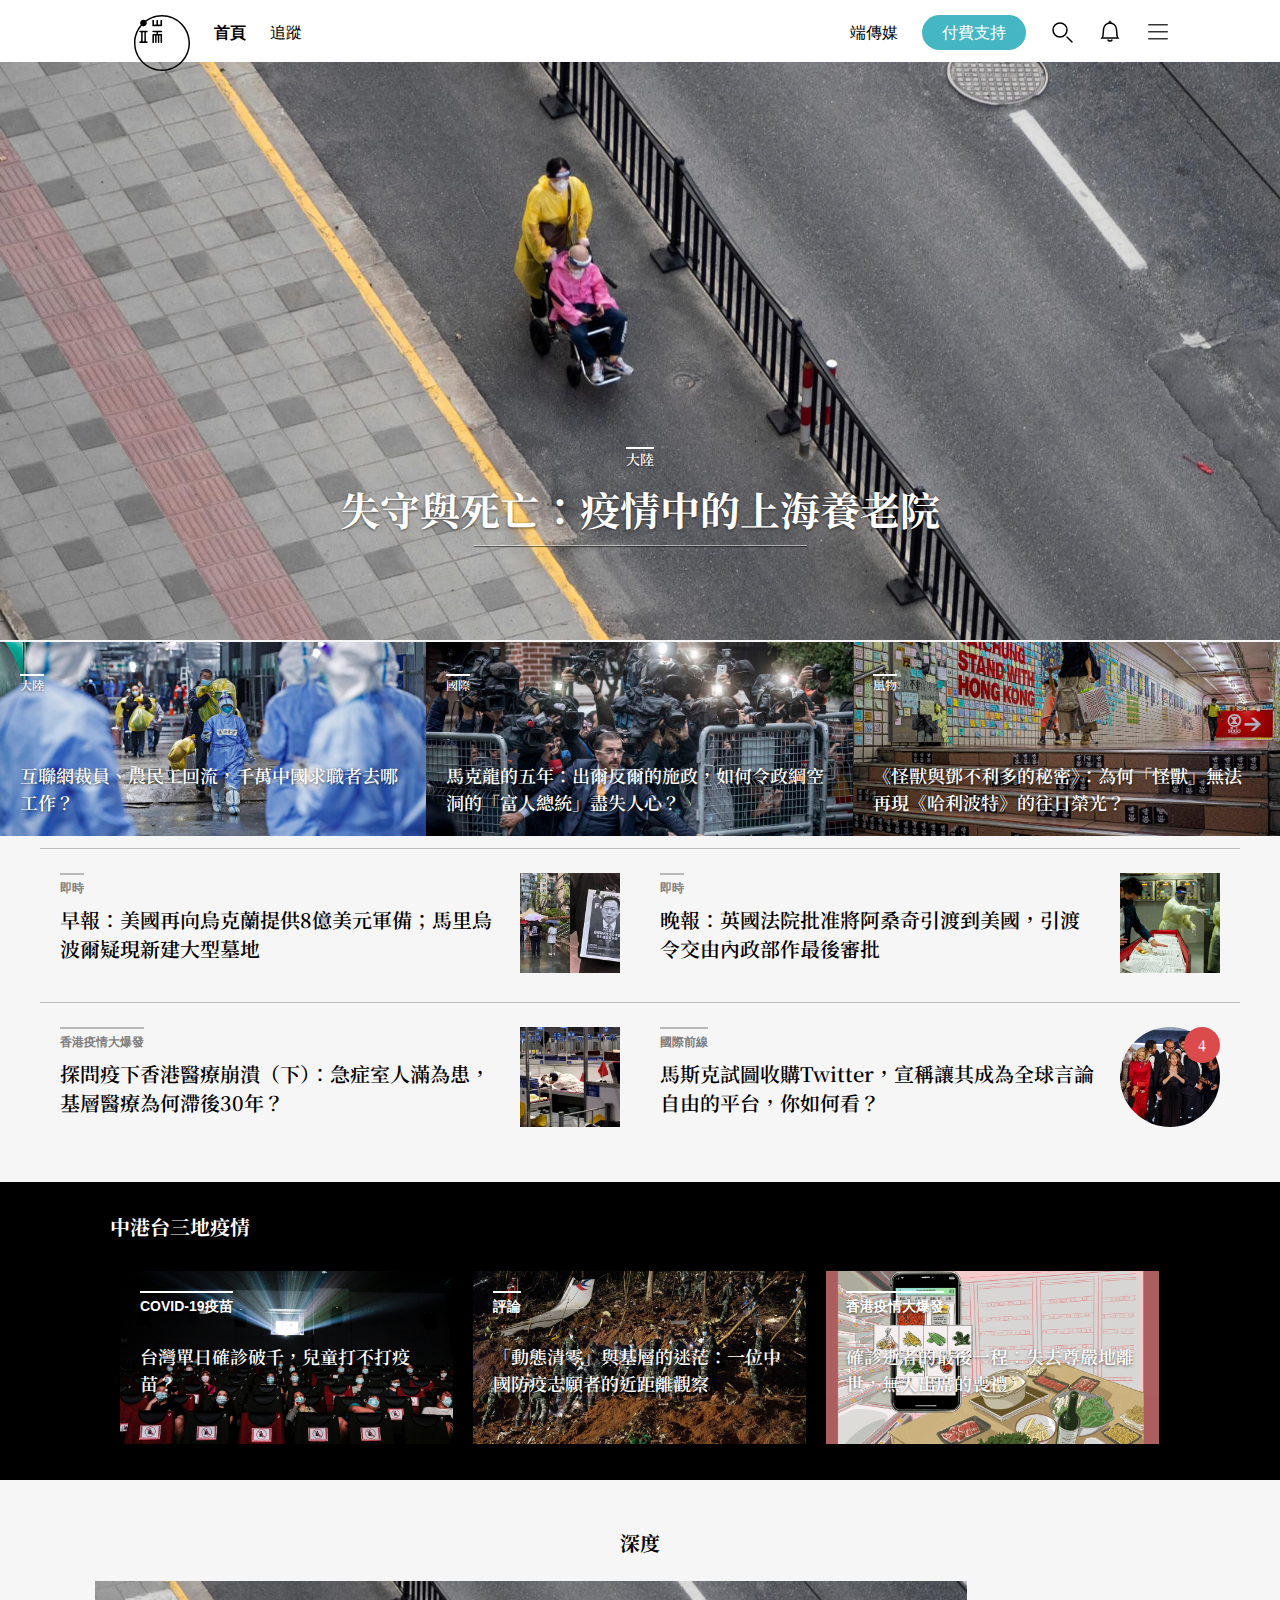
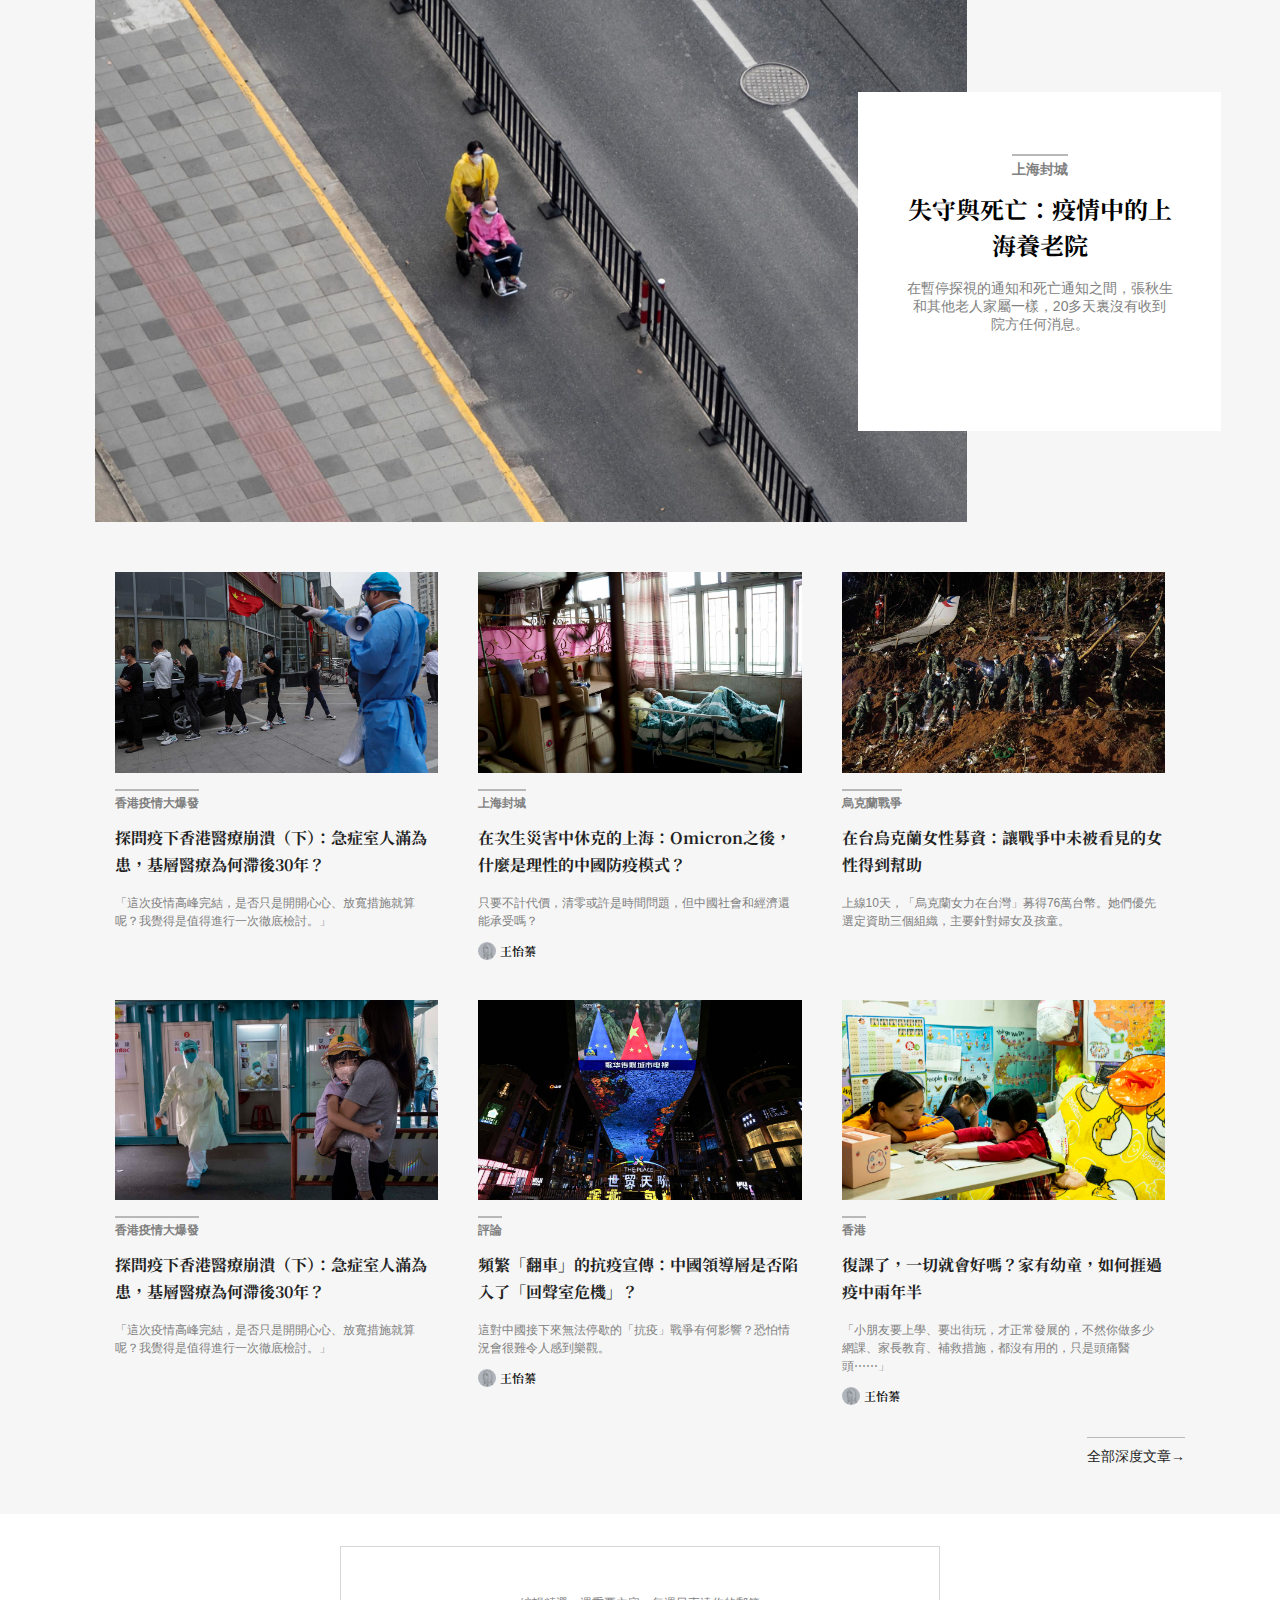
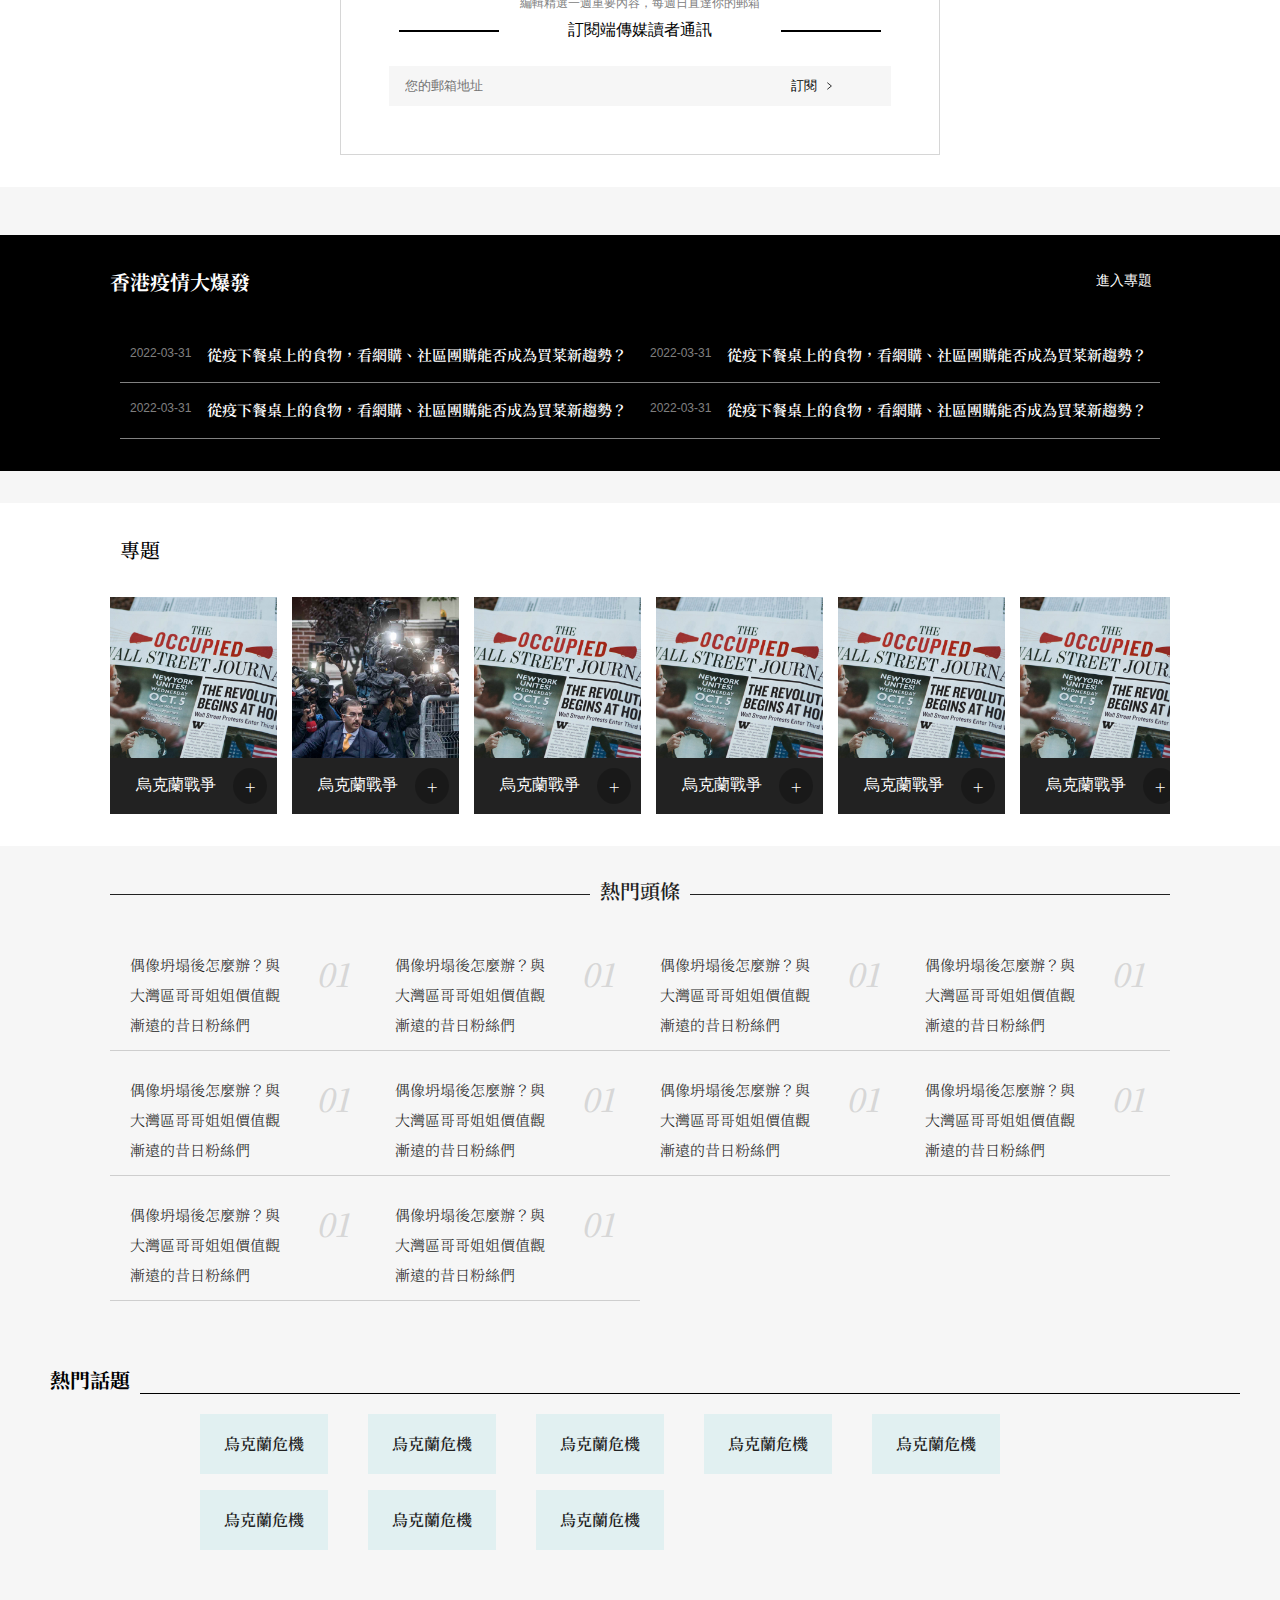
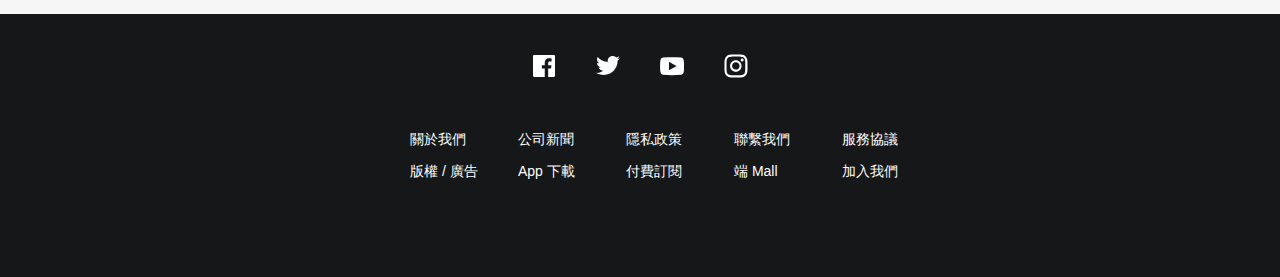
==== commit 40329cd0: "一個可以交的版本" ====
--- a/index.html
+++ b/index.html
@@ -1,1638 +1,1749 @@
 <!DOCTYPE html>
 <html lang="zh-hant">
-  <head>
-    <meta charset="UTF-8" />
-    <meta http-equiv="X-UA-Compatible" content="IE=edge" />
-    <meta name="viewport" content="width=device-width, initial-scale=1.0" />
-    <title>端傳媒 Initium Media</title>
-    <link rel="icon" href="./imgs/0b9cf7fe9c518887768e6c485764cd12.ico" />
-    <!--google font-->
-    <link rel="preconnect" href="https://fonts.googleapis.com" />
-    <link rel="preconnect" href="https://fonts.gstatic.com" crossorigin />
-    <link
-      href="https://fonts.googleapis.com/css2?family=Noto+Serif+TC:wght@200;300;400;500;600;700;900&display=swap"
-      rel="stylesheet"
-    />
-    <!--google font end-->
-    <link rel="stylesheet" href="./styles/style.css" />
-  </head>
-  <body>
-    <header>
-      <nav>
-        <div class="nav_container">
-          <div class="navbar">
-            <ul>
-              <li><a id="index" href="#">首頁</a></li>
-              <li><a id="follow" href="#">追蹤</a></li>
-              <li><a id="support" href="#">付費支持</a></li>
-              <li>
-                <a href="#">
-                  <svg
-                    width="24"
-                    height="24"
-                    viewBox="0 0 24 24"
-                    xmlns="http://www.w3.org/2000/svg"
-                    style="fill: none"
-                    stroke="#000000"
-                  >
-                    <path
-                      d="M5.55934 8.99866C5.8163 5.61978 8.6265 3 12.0151 3V3C15.3913 3 18.1965 5.60103 18.4596 8.9669C18.6845 11.8446 18.9232 14.8207 19 15.5C19.1579 16.8966 20 18 20 18H4C4 18 4.77511 17.0488 5 15.5C5.10824 14.7546 5.34395 11.831 5.55934 8.99866Z"
-                      stroke-width="1.5"
-                      stroke-miterlimit="10"
-                      class="stroke"
-                    ></path>
-                    <path
-                      d="M11 2C11 1.44772 11.4477 1 12 1C12.5523 1 13 1.44772 13 2V3H11V2Z"
-                      class="stroke"
-                    ></path>
-                    <path
-                      d="M10 20C10 20 10.6667 21 12 21C13.3333 21 14 20 14 20"
-                      stroke-width="1.5"
-                      stroke-linecap="round"
-                      stroke-linejoin="round"
-                      class="stroke"
-                    ></path>
-                  </svg>
-                </a>
-              </li>
-              <li>
-                <a href="#">
-                  <svg
-                    width="24"
-                    height="24"
-                    viewBox="0 0 24 24"
-                    xmlns="http://www.w3.org/2000/svg"
-                    style="fill: rgb(52, 52, 52)"
-                  >
-                    <path
-                      fill-rule="evenodd"
-                      clip-rule="evenodd"
-                      d="M2 4.75C2 4.33579 2.33579 4 2.75 4H21.25C21.6642 4 22 4.33579 22 4.75C22 5.16421 21.6642 5.5 21.25 5.5H2.75C2.33579 5.5 2 5.16421 2 4.75ZM2 11.75C2 11.3358 2.33579 11 2.75 11H21.25C21.6642 11 22 11.3358 22 11.75C22 12.1642 21.6642 12.5 21.25 12.5H2.75C2.33579 12.5 2 12.1642 2 11.75ZM2.75 18C2.33579 18 2 18.3358 2 18.75C2 19.1642 2.33579 19.5 2.75 19.5H21.25C21.6642 19.5 22 19.1642 22 18.75C22 18.3358 21.6642 18 21.25 18H2.75Z"
-                      class="fill"
-                    ></path>
-                  </svg>
-                </a>
-              </li>
-            </ul>
-          </div>
-        </div>
-      </nav>
-      <!--992px up nav-->
-      <nav>
-        <div class="nav_container">
-          <div class="navbar">
-            <ul>
-              <div class="nav-left">
-                <li>
-                  <a class="logo" href="#">
-                    <svg
-                      width="56"
-                      height="56"
-                      viewBox="0 0 56 56"
-                      xmlns="http://www.w3.org/2000/svg"
-                      class="fill"
+    <head>
+        <meta charset="UTF-8" />
+        <meta http-equiv="X-UA-Compatible" content="IE=edge" />
+        <meta name="viewport" content="width=device-width, initial-scale=1.0" />
+        <title>端傳媒 Initium Media</title>
+        <link rel="icon" href="./imgs/0b9cf7fe9c518887768e6c485764cd12.ico" />
+        <!--google font-->
+        <link rel="preconnect" href="https://fonts.googleapis.com" />
+        <link rel="preconnect" href="https://fonts.gstatic.com" crossorigin />
+        <link
+            href="https://fonts.googleapis.com/css2?family=Noto+Serif+TC:wght@200;300;400;500;600;700;900&display=swap"
+            rel="stylesheet"
+        />
+        <!--google font end-->
+        <link rel="stylesheet" href="./styles/style.css" />
+    </head>
+    <body>
+        <header>
+            <nav>
+                <div class="nav_container">
+                    <div class="navbar">
+                        <ul>
+                            <li><a id="index" href="#">首頁</a></li>
+                            <li><a id="follow" href="#">追蹤</a></li>
+                            <li><a id="support" href="#">付費支持</a></li>
+                            <li>
+                                <a href="#">
+                                    <svg
+                                        width="24"
+                                        height="24"
+                                        viewBox="0 0 24 24"
+                                        xmlns="http://www.w3.org/2000/svg"
+                                        style="fill: none"
+                                        stroke="#000000"
+                                    >
+                                        <path
+                                            d="M5.55934 8.99866C5.8163 5.61978 8.6265 3 12.0151 3V3C15.3913 3 18.1965 5.60103 18.4596 8.9669C18.6845 11.8446 18.9232 14.8207 19 15.5C19.1579 16.8966 20 18 20 18H4C4 18 4.77511 17.0488 5 15.5C5.10824 14.7546 5.34395 11.831 5.55934 8.99866Z"
+                                            stroke-width="1.5"
+                                            stroke-miterlimit="10"
+                                            class="stroke"
+                                        ></path>
+                                        <path
+                                            d="M11 2C11 1.44772 11.4477 1 12 1C12.5523 1 13 1.44772 13 2V3H11V2Z"
+                                            class="stroke"
+                                        ></path>
+                                        <path
+                                            d="M10 20C10 20 10.6667 21 12 21C13.3333 21 14 20 14 20"
+                                            stroke-width="1.5"
+                                            stroke-linecap="round"
+                                            stroke-linejoin="round"
+                                            class="stroke"
+                                        ></path>
+                                    </svg>
+                                </a>
+                            </li>
+                            <li>
+                                <a href="#">
+                                    <svg
+                                        width="24"
+                                        height="24"
+                                        viewBox="0 0 24 24"
+                                        xmlns="http://www.w3.org/2000/svg"
+                                        style="fill: rgb(52, 52, 52)"
+                                    >
+                                        <path
+                                            fill-rule="evenodd"
+                                            clip-rule="evenodd"
+                                            d="M2 4.75C2 4.33579 2.33579 4 2.75 4H21.25C21.6642 4 22 4.33579 22 4.75C22 5.16421 21.6642 5.5 21.25 5.5H2.75C2.33579 5.5 2 5.16421 2 4.75ZM2 11.75C2 11.3358 2.33579 11 2.75 11H21.25C21.6642 11 22 11.3358 22 11.75C22 12.1642 21.6642 12.5 21.25 12.5H2.75C2.33579 12.5 2 12.1642 2 11.75ZM2.75 18C2.33579 18 2 18.3358 2 18.75C2 19.1642 2.33579 19.5 2.75 19.5H21.25C21.6642 19.5 22 19.1642 22 18.75C22 18.3358 21.6642 18 21.25 18H2.75Z"
+                                            class="fill"
+                                        ></path>
+                                    </svg>
+                                </a>
+                            </li>
+                        </ul>
+                    </div>
+                </div>
+            </nav>
+            <!--992px up nav-->
+            <nav>
+                <div class="nav_container">
+                    <div class="navbar">
+                        <ul>
+                            <div class="nav-left">
+                                <li>
+                                    <a class="logo" href="#">
+                                        <svg
+                                            width="56"
+                                            height="56"
+                                            viewBox="0 0 56 56"
+                                            xmlns="http://www.w3.org/2000/svg"
+                                            class="fill"
+                                        >
+                                            <path
+                                                d="M28 56C12.536 56 0 43.464 0 28C0 12.536 12.536 0 28 0C43.464 0 56 12.536 56 28C56 43.464 43.464 56 28 56ZM28 1.47656C13.3515 1.47656 1.47656 13.3515 1.47656 28C1.47656 42.6485 13.3515 54.5234 28 54.5234C42.6485 54.5234 54.5234 42.6485 54.5234 28C54.5234 13.3515 42.6485 1.47656 28 1.47656Z"
+                                            ></path>
+                                            <path
+                                                d="M28.0765 6.69878C28.0765 8.02052 28.1316 9.03695 28.0765 10.4506C28.0658 10.7416 28.0518 10.9226 27.9387 11.0349C27.7747 11.1999 27.3348 11.1729 26.8391 11.1729C25.4417 11.1729 24.7165 11.1381 23.1564 11.1381C22.0138 11.1381 20.7266 11.1729 19.4751 11.1729C18.948 11.1729 18.5696 11.1663 18.4424 10.9667C18.3063 10.7524 18.3745 9.89209 18.3745 9.5556V5.90838C18.3745 5.62822 18.3454 5.33159 18.4078 5.21938C18.4498 5.1462 18.6365 5.06625 18.7527 5.04815H18.8208C19.1786 4.97596 19.7648 4.97891 19.9225 5.21938C20.0411 5.40181 19.9915 5.86945 19.9915 6.25226V8.45502C19.9915 8.79977 19.9311 9.34002 20.0257 9.48659C20.165 9.70452 21.3475 9.65256 21.8488 9.62473C21.9622 9.61718 22.0311 9.61078 22.1248 9.59011C22.2241 9.5673 22.3233 9.56419 22.3652 9.52115C22.5236 9.3561 22.4516 8.91931 22.4343 8.48941C22.3934 7.52697 22.4343 7.15477 22.4343 6.2178C22.4343 5.80169 22.3923 5.36397 22.5377 5.18607C22.7114 4.97033 23.6426 4.91323 23.8787 5.15041C24.1753 5.45032 23.993 6.74067 23.9822 7.28541C23.9782 7.53435 23.9822 8.03102 23.9822 8.4193C23.9822 8.81606 23.9228 9.3164 24.0514 9.48659C24.0933 9.54275 24.2043 9.56621 24.2918 9.59011C24.6184 9.67652 25.4289 9.64852 25.8754 9.62473C26.1136 9.61171 26.3183 9.60187 26.3905 9.52115C26.521 9.37568 26.4597 8.9442 26.4597 8.45502C26.4597 7.5892 26.4111 6.61582 26.4597 5.66699C26.4682 5.49664 26.4746 5.29495 26.4793 5.18749C26.4839 5.08484 26.5696 5.05887 26.661 5.0476C26.8419 5.02491 26.9791 5.01036 27.32 5.01353C27.4925 5.01555 27.6378 5.00691 27.7671 5.04815C27.876 5.08255 28.0097 5.15807 28.0433 5.21938C28.1608 5.44463 28.0765 6.24586 28.0765 6.69878ZM12.6965 26.4173C13.1825 26.4173 13.5018 26.2881 13.6256 26.6924C13.7132 26.9789 13.6957 27.6894 13.5223 27.862C13.2634 28.122 12.1262 27.9999 11.5612 27.9999H7.36363C6.91295 27.9999 5.63348 28.0932 5.43721 27.862C5.33363 27.7402 5.38635 27.0833 5.3834 26.7316C5.38291 26.6818 5.38635 26.5995 5.43623 26.5381C5.48397 26.4788 5.52307 26.4543 5.59159 26.4385C5.72126 26.4082 6.03101 26.4226 6.26173 26.4173C6.47294 26.412 6.70596 26.4325 6.91623 26.3483C6.94205 26.3375 7.05858 26.273 7.05405 26.2792C7.13695 26.1597 7.11458 25.544 7.12323 25.2121C7.17698 22.9255 7.12323 20.7714 7.12323 18.3993C7.12323 18.0456 7.16933 17.4657 7.05405 17.3334C6.84066 17.0863 5.75943 17.3751 5.50601 17.1248C5.39603 17.0194 5.39948 16.8005 5.40243 16.5073C5.40352 16.3242 5.37022 16.1256 5.43721 15.991C5.44345 15.9748 5.46193 15.9446 5.46816 15.9315C5.47363 15.9166 5.49425 15.8992 5.50601 15.8874C5.69375 15.6741 6.67162 15.7493 7.22565 15.7493H12.7998C12.8227 15.7493 12.8451 15.7503 12.8691 15.7493C12.9996 15.7429 13.4278 15.7136 13.5156 15.8309C13.5592 15.8889 13.575 15.9091 13.5913 15.9565C13.6992 16.2669 13.6968 17.0582 13.4535 17.1951C13.3013 17.2803 12.9917 17.2254 12.7309 17.2296C12.4947 17.2328 12.1792 17.194 12.0431 17.2975C11.8168 17.47 11.9051 18.4898 11.9051 19.1907C11.9051 21.221 11.8651 23.2747 11.9397 25.1431C11.9538 25.4923 11.872 26.0993 12.0087 26.2792C12.1304 26.44 12.4098 26.4173 12.6965 26.4173ZM10.2872 17.3334C10.1329 17.176 9.17728 17.2533 8.99802 17.2587C8.90762 17.2593 8.80765 17.2705 8.77243 17.3026C8.73021 17.3415 8.70205 17.3908 8.68439 17.4845C8.66683 17.6986 8.67126 18.0222 8.67126 18.296V21.8061C8.67126 23.1864 8.66574 24.0057 8.70473 25.2811C8.72179 25.792 8.67345 26.2318 8.80809 26.3483C8.97078 26.4874 10.1179 26.4788 10.2872 26.2792C10.4145 26.1306 10.3918 25.6627 10.3918 25.2465V19.5347C10.3918 19.0798 10.5112 17.5566 10.2872 17.3334ZM9.46095 11.4297C7.61858 11.4297 6.12502 9.93612 6.12502 8.09375C6.12502 6.25138 7.61858 4.75781 9.46095 4.75781C11.3033 4.75781 12.7969 6.25138 12.7969 8.09375C12.7969 9.93612 11.3033 11.4297 9.46095 11.4297ZM18.4078 21.1519C18.4078 20.4965 18.3398 19.526 18.6639 19.1334C18.8344 18.9271 19.1932 18.99 20.5068 18.9837C20.9045 18.982 21.4407 18.9871 21.8939 18.99C22.0567 18.9909 22.2845 18.9815 22.3652 18.9149C22.5161 18.792 22.555 18.0382 22.5032 17.6427C22.4516 17.2569 22.3802 17.2524 21.9522 17.2296C21.518 17.2061 20.8603 17.2296 20.4386 17.2296C19.7435 17.2296 18.7637 17.3539 18.5114 17.1248C18.3863 17.013 18.3961 16.7819 18.4078 16.4717C18.4144 16.3274 18.3809 16.1624 18.4078 16.0588C18.4108 16.0493 18.5416 15.8432 18.5802 15.8184C18.7452 15.7084 19.2001 15.7493 19.6464 15.7493H26.3905C26.7895 15.7493 27.1486 15.6977 27.5269 15.7148C27.5692 15.7171 27.7564 15.6741 27.8706 15.7493C28.1251 15.9177 28.1897 16.9557 27.9052 17.1607C27.6994 17.3073 27.2454 17.2296 26.976 17.2296C26.0853 17.2296 25.4871 17.2007 24.5329 17.2296C24.1236 17.2415 24.0016 17.2351 23.9478 17.608C23.9015 17.9197 23.907 18.7369 24.0514 18.8814C24.2561 19.0862 25.5497 18.9837 25.9789 18.9837C26.2827 18.9837 26.6256 18.9901 26.976 18.9837C27.1268 18.9815 27.3455 18.9773 27.4584 18.9773C28.0773 18.9784 28.0452 19.2642 28.0452 20.0446C28.0452 22.2862 28.0765 24.561 28.0765 26.7949C28.0765 27.2424 28.0839 27.7757 28.0016 27.8779C27.932 27.9644 27.7623 27.9979 27.5654 28.009V28.0093L27.5594 28.0095C27.4816 28.0136 27.4 28.0142 27.3184 28.0132L27.2526 28.0143C26.9372 28.0143 26.8689 28.0021 26.762 27.9542C26.7004 27.9267 26.6527 27.8917 26.6294 27.8141C26.6068 27.739 26.5943 27.6939 26.5843 27.5588C26.5721 27.394 26.5674 26.6102 26.5638 26.1843C26.5493 24.4874 26.5737 23.192 26.5582 21.3848C26.556 21.1403 26.5685 20.9101 26.5168 20.7132C26.456 20.4818 26.2115 20.4568 25.9975 20.4541C25.9699 20.4551 25.9411 20.4557 25.9104 20.4555C25.677 20.4539 25.483 20.4679 25.3917 20.5628C25.2451 20.7154 25.2898 22.0414 25.2898 22.3906C25.2898 23.4397 25.3183 25.4643 25.3183 26.5586C25.3183 27.1503 25.3418 27.7224 25.2568 27.8662C25.1995 27.9627 25.0488 27.9689 24.5325 27.9658L24.5324 27.9642C24.0759 27.9649 24.009 27.9727 23.9261 27.8568C23.8309 27.7244 23.8205 27.3731 23.8211 27.0043C23.8245 25.1302 23.8269 23.4295 23.8149 21.4652C23.8128 21.1268 23.8502 20.7212 23.776 20.604C23.685 20.4629 22.7952 20.4224 22.6882 20.5941C22.6081 20.7373 22.6085 20.921 22.6055 22.287C22.6019 23.9535 22.587 25.3101 22.6055 27.0373C22.61 27.3598 22.6382 27.6625 22.5066 27.8363C22.3882 27.9922 22.112 27.9668 21.8142 27.9657C21.464 27.9631 21.3059 27.9547 21.2034 27.7997C21.102 27.6464 21.1385 27.3424 21.1385 26.9277C21.1385 26.0043 21.1285 25.099 21.1305 24.1742C21.1321 23.4965 21.1266 22.9276 21.1266 22.287C21.1266 21.1223 21.1438 20.7769 21.0295 20.5835C20.9565 20.4602 20.8183 20.4486 20.2318 20.464C20.0061 20.4698 19.964 20.5322 19.9638 20.7125C19.9627 21.843 19.9649 23.166 19.9649 24.2839C19.9649 25.0849 19.9466 26.201 19.9649 27.0922C19.9677 27.3008 19.9724 27.5659 19.8958 27.7471C19.776 28.0306 19.1623 28.0863 18.7182 27.9657C18.6396 27.9439 18.4949 27.8996 18.4424 27.8277C18.3333 27.6746 18.3738 27.1939 18.3745 26.7612C18.3767 24.7951 18.4089 23.1839 18.4078 21.1519Z"
+                                            ></path>
+                                        </svg>
+                                    </a>
+                                </li>
+                                <li><a id="index" href="#">首頁</a></li>
+                                <li><a id="follow" href="#">追蹤</a></li>
+                            </div>
+                            <div class="nav-right">
+                                <li><a href="#">端傳媒</a></li>
+                                <li><a id="support" href="#">付費支持</a></li>
+                                <li>
+                                    <a href="#">
+                                        <svg
+                                            width="24"
+                                            height="24"
+                                            viewBox="0 0 24 24"
+                                            xmlns="http://www.w3.org/2000/svg"
+                                            style="fill: none"
+                                            stroke="#000000"
+                                        >
+                                            <path
+                                                d="M10 17C13.866 17 17 13.866 17 10C17 6.13401 13.866 3 10 3C6.13401 3 3 6.13401 3 10C3 13.866 6.13401 17 10 17Z"
+                                                class="stroke"
+                                                stroke-width="1.5"
+                                                stroke-miterlimit="10"
+                                            ></path>
+                                            <path
+                                                d="M17 17L22 22"
+                                                class="stroke"
+                                                stroke-width="1.5"
+                                                stroke-linecap="round"
+                                                stroke-linejoin="round"
+                                            ></path>
+                                        </svg>
+                                    </a>
+                                </li>
+                                <li>
+                                    <a href="#">
+                                        <svg
+                                            width="24"
+                                            height="24"
+                                            viewBox="0 0 24 24"
+                                            xmlns="http://www.w3.org/2000/svg"
+                                            style="fill: none"
+                                            stroke="#000000"
+                                        >
+                                            <path
+                                                d="M5.55934 8.99866C5.8163 5.61978 8.6265 3 12.0151 3V3C15.3913 3 18.1965 5.60103 18.4596 8.9669C18.6845 11.8446 18.9232 14.8207 19 15.5C19.1579 16.8966 20 18 20 18H4C4 18 4.77511 17.0488 5 15.5C5.10824 14.7546 5.34395 11.831 5.55934 8.99866Z"
+                                                stroke-width="1.5"
+                                                stroke-miterlimit="10"
+                                                class="stroke"
+                                            ></path>
+                                            <path
+                                                d="M11 2C11 1.44772 11.4477 1 12 1C12.5523 1 13 1.44772 13 2V3H11V2Z"
+                                                class="stroke"
+                                            ></path>
+                                            <path
+                                                d="M10 20C10 20 10.6667 21 12 21C13.3333 21 14 20 14 20"
+                                                stroke-width="1.5"
+                                                stroke-linecap="round"
+                                                stroke-linejoin="round"
+                                                class="stroke"
+                                            ></path>
+                                        </svg>
+                                    </a>
+                                </li>
+                                <li>
+                                    <a href="#">
+                                        <svg
+                                            width="24"
+                                            height="24"
+                                            viewBox="0 0 24 24"
+                                            xmlns="http://www.w3.org/2000/svg"
+                                            style="fill: rgb(52, 52, 52)"
+                                        >
+                                            <path
+                                                fill-rule="evenodd"
+                                                clip-rule="evenodd"
+                                                d="M2 4.75C2 4.33579 2.33579 4 2.75 4H21.25C21.6642 4 22 4.33579 22 4.75C22 5.16421 21.6642 5.5 21.25 5.5H2.75C2.33579 5.5 2 5.16421 2 4.75ZM2 11.75C2 11.3358 2.33579 11 2.75 11H21.25C21.6642 11 22 11.3358 22 11.75C22 12.1642 21.6642 12.5 21.25 12.5H2.75C2.33579 12.5 2 12.1642 2 11.75ZM2.75 18C2.33579 18 2 18.3358 2 18.75C2 19.1642 2.33579 19.5 2.75 19.5H21.25C21.6642 19.5 22 19.1642 22 18.75C22 18.3358 21.6642 18 21.25 18H2.75Z"
+                                                class="fill"
+                                            ></path>
+                                        </svg>
+                                    </a>
+                                </li>
+                            </div>
+                        </ul>
+                    </div>
+                </div>
+            </nav>
+        </header>
+        <section class="section1">
+            <div class="container">
+                <div class="news">
+                    <div class="text"><a href="">大陸</a></div>
+                    <h3>失守與死亡：疫情中的上海養老院</h3>
+                </div>
+            </div>
+            <div class="big-container">
+                <div class="container1">
+                    <div class="text"><a href="">大陸</a></div>
+                    <div class="news">
+                        <h3>
+                            互聯網裁員、農民工回流，千萬中國求職者去哪工作？
+                        </h3>
+                    </div>
+                </div>
+                <div class="md-column">
+                    <div class="container2">
+                        <div class="text"><a href="">國際</a></div>
+                        <div class="news">
+                            <h3>
+                                馬克龍的五年：出爾反爾的施政，如何令政綱空洞的「富人總統」盡失人心？
+                            </h3>
+                        </div>
+                    </div>
+                    <div class="container3">
+                        <div class="text"><a href="">風物</a></div>
+                        <div class="news">
+                            <h3>
+                                《怪獸與鄧不利多的秘密》：為何「怪獸」無法再現《哈利波特》的往日榮光？
+                            </h3>
+                        </div>
+                    </div>
+                </div>
+            </div>
+        </section>
+        <section class="section2">
+            <div class="news-container">
+                <div class="left-side">
+                    <div class="small-text"><a href="#">即時</a></div>
+                    <div class="content">
+                        早報：美國再向烏克蘭提供8億美元軍備；馬里烏波爾疑現新建大型墓地
+                    </div>
+                </div>
+                <div class="right-side">
+                    <img
+                        src="./imgs/01d7fdb7a95847cabf427108853ba7f3.jpg"
+                        alt=""
+                    />
+                </div>
+            </div>
+            <div class="news-container">
+                <div class="left-side">
+                    <div class="small-text"><a href="#">即時</a></div>
+                    <div class="content">
+                        晚報：英國法院批准將阿桑奇引渡到美國，引渡令交由內政部作最後審批
+                    </div>
+                </div>
+                <div class="right-side">
+                    <img
+                        src="./imgs/11f381bcdad04eff9d2993f2eb67cf8b.jpg"
+                        alt=""
+                    />
+                </div>
+            </div>
+            <div class="news-container">
+                <div class="left-side">
+                    <div class="small-text"><a href="#">香港疫情大爆發</a></div>
+                    <div class="content">
+                        探問疫下香港醫療崩潰（下）：急症室人滿為患，基層醫療為何滯後30年？
+                    </div>
+                </div>
+                <div class="right-side">
+                    <img
+                        src="./imgs/8d4ab4cacc8d4ba58257bc07007bc4ca.jpg"
+                        alt=""
+                    />
+                </div>
+            </div>
+            <div class="news-container">
+                <div class="left-side">
+                    <div class="small-text"><a href="#">國際前線</a></div>
+                    <div class="content">
+                        馬斯克試圖收購Twitter，宣稱讓其成為全球言論自由的平台，你如何看？
+                    </div>
+                </div>
+                <div id="message-4" class="right-side">
+                    <span>
+                        <img
+                            id="circle"
+                            src="./imgs/2d6c40f54c5c4ceda9a28a1fded94894.jpg"
+                            alt=""
+                        />
+                    </span>
+                </div>
+            </div>
+        </section>
+        <section class="editor-choice">
+            <h2>中港台三地疫情</h2>
+            <div class="ec-container">
+                <div id="C1" class="container1">
+                    <div id="C1" class="background">
+                        <div class="text"><a href="#">COVID-19疫苗</a></div>
+                        <div class="news">
+                            <h3>台灣單日確診破千，兒童打不打疫苗？</h3>
+                        </div>
+                    </div>
+                </div>
+                <div id="C2" class="container1">
+                    <div id="C2" class="background">
+                        <div class="text"><a href="#">評論</a></div>
+                        <div class="news">
+                            <h3>
+                                「動態清零」與基層的迷茫：一位中國防疫志願者的近距離觀察
+                            </h3>
+                        </div>
+                    </div>
+                </div>
+                <div id="C3" class="container1">
+                    <div id="C3" class="background">
+                        <div class="text"><a href="#">香港疫情大爆發</a></div>
+                        <div class="news">
+                            <h3>
+                                確診逝者的最後一程︰失去尊嚴地離世，無人出席的喪禮
+                            </h3>
+                        </div>
+                    </div>
+                </div>
+                <div id="C4" class="container1">
+                    <div id="C4" class="background">
+                        <div class="text"><a href="#">香港疫情大爆發</a></div>
+                        <div class="news">
+                            <h3>
+                                連花清瘟膠囊真的有效麼？——抗疫「特效藥」與中成藥的全球化之路
+                            </h3>
+                        </div>
+                    </div>
+                </div>
+                <div id="C5" class="container1">
+                    <div id="C5" class="background">
+                        <div class="text"><a href="#">上海封城</a></div>
+                        <div class="news">
+                            <h3>
+                                上海一線抗疫醫生：因封控去世的患者可能比病毒致死的更多，已是醫生共識
+                            </h3>
+                        </div>
+                    </div>
+                </div>
+                <div id="C6" class="container1">
+                    <div id="C6" class="background">
+                        <div class="text"><a href="#">香港疫情大爆發</a></div>
+                        <div class="news">
+                            <h3>
+                                香港院舍悲劇：守不住的生命，爆疫兩年錯失哪些救命時間點？
+                            </h3>
+                        </div>
+                    </div>
+                </div>
+                <div id="C7" class="container1">
+                    <div id="C7" class="background">
+                        <div class="text"><a href="#">上海封城</a></div>
+                        <div class="news">
+                            <h3>
+                                上海封城紀事：「上海模式」以至「上海驕傲」的幻滅，然後呢？
+                            </h3>
+                        </div>
+                    </div>
+                </div>
+                <div id="C8" class="container1">
+                    <div id="C8" class="background">
+                        <div class="text"><a href="#">評論</a></div>
+                        <div class="news">
+                            <h3>
+                                防疫的清零困境，與二十大之年「中國道路」論述的內部撕裂
+                            </h3>
+                        </div>
+                    </div>
+                </div>
+                <div id="C9" class="container1">
+                    <div id="C9" class="background">
+                        <div class="text"><a href="#">上海封城</a></div>
+                        <div class="news">
+                            <h3>
+                                防疫異見者的另一個上海：當躲避政治的城市遭遇防疫政治
+                            </h3>
+                        </div>
+                    </div>
+                </div>
+            </div>
+        </section>
+        <section class="feature">
+            <div class="f-container">
+                <div class="section-title">
+                    <h2>深度</h2>
+                </div>
+            </div>
+            <div class="first-news">
+                <a class="pic" href="#"></a>
+                <div class="first-content">
+                    <a href="">上海封城</a>
+                    <h3>失守與死亡：疫情中的上海養老院</h3>
+                    <p>
+                        在暫停探視的通知和死亡通知之間，張秋生和其他老人家屬一樣，20多天裏沒有收到院方任何消息。
+                    </p>
+                </div>
+            </div>
+            <div class="flex-container">
+                <div class="flex-news">
+                    <a class="pic" href="#"></a>
+                    <a href="#">香港疫情大爆發</a>
+                    <h3>
+                        探問疫下香港醫療崩潰（下）：急症室人滿為患，基層醫療為何滯後30年？
+                    </h3>
+                    <p>
+                        「這次疫情高峰完結，是否只是開開心心、放寬措施就算呢？我覺得是值得進行一次徹底檢討。」
+                    </p>
+                </div>
+                <div class="flex-news">
+                    <a id="P2" class="pic" href="#"></a>
+                    <a href="#">上海封城</a>
+                    <h3>
+                        在次生災害中休克的上海：Omicron之後，什麼是理性的中國防疫模式？
+                    </h3>
+                    <p>
+                        只要不計代價，清零或許是時間問題，但中國社會和經濟還能承受嗎？
+                    </p>
+                    <div class="author">
+                        <img src="./imgs/jpg.jpg" alt="jpg.jpg" />
+                        <span>王怡蓁</span>
+                    </div>
+                </div>
+                <div class="flex-news">
+                    <a id="P3" class="pic" href="#"></a>
+                    <a href="#">烏克蘭戰爭</a>
+                    <h3>在台烏克蘭女性募資：讓戰爭中未被看見的女性得到幫助</h3>
+                    <p>
+                        上線10天，「烏克蘭女力在台灣」募得76萬台幣。她們優先選定資助三個組織，主要針對婦女及孩童。
+                    </p>
+                </div>
+                <div class="flex-news">
+                    <a id="P4" class="pic" href="#"></a>
+                    <a href="#">香港疫情大爆發</a>
+                    <h3>
+                        探問疫下香港醫療崩潰（下）：急症室人滿為患，基層醫療為何滯後30年？
+                    </h3>
+                    <p>
+                        「這次疫情高峰完結，是否只是開開心心、放寬措施就算呢？我覺得是值得進行一次徹底檢討。」
+                    </p>
+                </div>
+                <div class="flex-news">
+                    <a id="P5" class="pic" href="#"></a>
+                    <a href="#">評論</a>
+                    <h3>
+                        頻繁「翻車」的抗疫宣傳：中國領導層是否陷入了「回聲室危機」？
+                    </h3>
+                    <p>
+                        這對中國接下來無法停歇的「抗疫」戰爭有何影響？恐怕情況會很難令人感到樂觀。
+                    </p>
+                    <div class="author">
+                        <img src="./imgs/jpg.jpg" alt="jpg.jpg" />
+                        <span>王怡蓁</span>
+                    </div>
+                </div>
+                <div class="flex-news">
+                    <a id="P6" class="pic" href="#"></a>
+                    <a href="#">香港</a>
+                    <h3>復課了，一切就會好嗎？家有幼童，如何捱過疫中兩年半</h3>
+                    <p>
+                        「小朋友要上學、要出街玩，才正常發展的，不然你做多少網課、家長教育、補救措施，都沒有用的，只是頭痛醫頭⋯⋯」
+                    </p>
+                    <div class="author">
+                        <img src="./imgs/jpg.jpg" alt="jpg.jpg" />
+                        <span>王怡蓁</span>
+                    </div>
+                </div>
+            </div>
+            <div class="all-content">
+                <span>全部深度文章&#8594;</span>
+            </div>
+        </section>
+        <section class="suscribe">
+            <div class="container">
+                <p>編輯精選一週重要內容，每週日直達你的郵箱</p>
+                <h2>訂閱端傳媒讀者通訊</h2>
+                <div class="email">
+                    <input
+                        type="email"
+                        name="email"
+                        placeholder="您的郵箱地址"
+                    />
+                    <button type="submit">訂閱</button>
+                </div>
+            </div>
+        </section>
+        <section class="hongkong">
+            <div class="container">
+                <div class="head-line">
+                    <h2>香港疫情大爆發</h2>
+                    <span>進入專題</span>
+                </div>
+                <ul>
+                    <li>
+                        <a href="#">
+                            <span>2022-03-31</span>
+                            <h4>
+                                從疫下餐桌上的食物，看網購、社區團購能否成為買菜新趨勢？
+                            </h4>
+                        </a>
+                    </li>
+                    <li>
+                        <a href="#">
+                            <span>2022-03-31</span>
+                            <h4>
+                                從疫下餐桌上的食物，看網購、社區團購能否成為買菜新趨勢？
+                            </h4>
+                        </a>
+                    </li>
+                    <li>
+                        <a href="#">
+                            <span>2022-03-31</span>
+                            <h4>
+                                從疫下餐桌上的食物，看網購、社區團購能否成為買菜新趨勢？
+                            </h4>
+                        </a>
+                    </li>
+                    <li id="no-border">
+                        <a href="#">
+                            <span>2022-03-31</span>
+                            <h4>
+                                從疫下餐桌上的食物，看網購、社區團購能否成為買菜新趨勢？
+                            </h4>
+                        </a>
+                    </li>
+                </ul>
+            </div>
+        </section>
+        <section class="swiper">
+            <h2>專題</h2>
+            <div class="container">
+                <div class="swiper">
+                    <img
+                        src="./imgs/619b1c8dea6a485e9d43742a78ed9f0f.jpg"
+                        alt=""
+                    />
+                    <div class="card">
+                        <span>烏克蘭戰爭</span>
+                        <button type="button">+</button>
+                    </div>
+                </div>
+                <div class="swiper" id="right">
+                    <img
+                        src="./imgs/c6a14e7f68bc40ae9aa3e8d73ce14072.jpg"
+                        alt=""
+                    />
+                    <div class="card">
+                        <span>烏克蘭戰爭</span>
+                        <button type="button">+</button>
+                    </div>
+                </div>
+                <div class="swiper">
+                    <img
+                        src="./imgs/619b1c8dea6a485e9d43742a78ed9f0f.jpg"
+                        alt=""
+                    />
+                    <div class="card">
+                        <span>烏克蘭戰爭</span>
+                        <button type="button">+</button>
+                    </div>
+                </div>
+                <div class="swiper">
+                    <img
+                        src="./imgs/619b1c8dea6a485e9d43742a78ed9f0f.jpg"
+                        alt=""
+                    />
+                    <div class="card">
+                        <span>烏克蘭戰爭</span>
+                        <button type="button">+</button>
+                    </div>
+                </div>
+                <div class="swiper">
+                    <img
+                        src="./imgs/619b1c8dea6a485e9d43742a78ed9f0f.jpg"
+                        alt=""
+                    />
+                    <div class="card">
+                        <span>烏克蘭戰爭</span>
+                        <button type="button">+</button>
+                    </div>
+                </div>
+                <div class="swiper">
+                    <img
+                        src="./imgs/619b1c8dea6a485e9d43742a78ed9f0f.jpg"
+                        alt=""
+                    />
+                    <div class="card">
+                        <span>烏克蘭戰爭</span>
+                        <button type="button">+</button>
+                    </div>
+                </div>
+                <div class="swiper">
+                    <img
+                        src="./imgs/619b1c8dea6a485e9d43742a78ed9f0f.jpg"
+                        alt=""
+                    />
+                    <div class="card">
+                        <span>烏克蘭戰爭</span>
+                        <button type="button">+</button>
+                    </div>
+                </div>
+                <div class="swiper">
+                    <img
+                        src="./imgs/619b1c8dea6a485e9d43742a78ed9f0f.jpg"
+                        alt=""
+                    />
+                    <div class="card">
+                        <span>烏克蘭戰爭</span>
+                        <button type="button">+</button>
+                    </div>
+                </div>
+                <div class="swiper">
+                    <img
+                        src="./imgs/619b1c8dea6a485e9d43742a78ed9f0f.jpg"
+                        alt=""
+                    />
+                    <div class="card">
+                        <span>烏克蘭戰爭</span>
+                        <button type="button">+</button>
+                    </div>
+                </div>
+            </div>
+        </section>
+        <section class="hot-news">
+            <h2>熱門頭條</h2>
+            <div class="headline-container">
+                <div class="headline" id="non-padding">
+                    <h3>
+                        偶像坍塌後怎麼辦？與大灣區哥哥姐姐價值觀漸遠的昔日粉絲們
+                    </h3>
+                    <span>01</span>
+                </div>
+                <div class="headline">
+                    <h3>
+                        偶像坍塌後怎麼辦？與大灣區哥哥姐姐價值觀漸遠的昔日粉絲們
+                    </h3>
+                    <span>01</span>
+                </div>
+                <div class="headline">
+                    <h3>
+                        偶像坍塌後怎麼辦？與大灣區哥哥姐姐價值觀漸遠的昔日粉絲們
+                    </h3>
+                    <span>01</span>
+                </div>
+                <div class="headline">
+                    <h3>
+                        偶像坍塌後怎麼辦？與大灣區哥哥姐姐價值觀漸遠的昔日粉絲們
+                    </h3>
+                    <span>01</span>
+                </div>
+                <div class="headline">
+                    <h3>
+                        偶像坍塌後怎麼辦？與大灣區哥哥姐姐價值觀漸遠的昔日粉絲們
+                    </h3>
+                    <span>01</span>
+                </div>
+                <div class="headline">
+                    <h3>
+                        偶像坍塌後怎麼辦？與大灣區哥哥姐姐價值觀漸遠的昔日粉絲們
+                    </h3>
+                    <span>01</span>
+                </div>
+                <div class="headline">
+                    <h3>
+                        偶像坍塌後怎麼辦？與大灣區哥哥姐姐價值觀漸遠的昔日粉絲們
+                    </h3>
+                    <span>01</span>
+                </div>
+                <div class="headline">
+                    <h3>
+                        偶像坍塌後怎麼辦？與大灣區哥哥姐姐價值觀漸遠的昔日粉絲們
+                    </h3>
+                    <span>01</span>
+                </div>
+                <div class="headline">
+                    <h3>
+                        偶像坍塌後怎麼辦？與大灣區哥哥姐姐價值觀漸遠的昔日粉絲們
+                    </h3>
+                    <span>01</span>
+                </div>
+                <div class="headline">
+                    <h3>
+                        偶像坍塌後怎麼辦？與大灣區哥哥姐姐價值觀漸遠的昔日粉絲們
+                    </h3>
+                    <span>01</span>
+                </div>
+            </div>
+        </section>
+        <section class="tag">
+            <div class="container">
+                <h2>熱門話題</h2>
+            </div>
+            <div class="tag-list">
+                <div class="row">
+                    <div class="block"><a href="">烏克蘭危機</a></div>
+                    <div class="block"><a href="">烏克蘭危機</a></div>
+                    <div class="block"><a href="">烏克蘭危機</a></div>
+                    <div class="block"><a href="">烏克蘭危機</a></div>
+                    <div class="block"><a href="">烏克蘭危機</a></div>
+                    <div class="block"><a href="">烏克蘭危機</a></div>
+                    <div class="block"><a href="">烏克蘭危機</a></div>
+                    <div class="block"><a href="">烏克蘭危機</a></div>
+                </div>
+            </div>
+        </section>
+        <footer>
+            <div class="container">
+                <div class="icon">
+                    <div class="fb">
+                        <svg
+                            class="icon icon-facebook"
+                            xmlns="http://www.w3.org/2000/svg"
+                            aria-hidden="true"
+                            fill="#fff"
+                        >
+                            <use xlink:href="#svg-facebook"></use>
+                        </svg>
+                    </div>
+                    <div class="twitter">
+                        <svg
+                            class="icon icon-twitter"
+                            xmlns="http://www.w3.org/2000/svg"
+                            aria-hidden="true"
+                            fill="#fff"
+                        >
+                            <use xlink:href="#svg-twitter"></use>
+                        </svg>
+                    </div>
+                    <div class="youtube">
+                        <svg
+                            class="icon icon-youtube"
+                            xmlns="http://www.w3.org/2000/svg"
+                            aria-hidden="true"
+                            fill="#fff"
+                        >
+                            <use xlink:href="#svg-youtube"></use>
+                        </svg>
+                    </div>
+                    <div class="instagram">
+                        <svg
+                            class="icon icon-instagram"
+                            xmlns="http://www.w3.org/2000/svg"
+                            aria-hidden="true"
+                            fill="#fff"
+                        >
+                            <use xlink:href="#svg-instagram"></use>
+                        </svg>
+                    </div>
+                </div>
+            </div>
+            <div class="list">
+                <ul>
+                    <li>關於我們</li>
+                    <li>公司新聞</li>
+                    <li>隱私政策</li>
+                    <li>聯繫我們</li>
+                    <li>服務協議</li>
+                    <li>版權 / 廣告</li>
+                    <li>App 下載</li>
+                    <li>付費訂閱</li>
+                    <li>端 Mall</li>
+                    <li>加入我們</li>
+                </ul>
+            </div>
+        </footer>
+
+        <svg
+            xmlns="http://www.w3.org/2000/svg"
+            xmlns:xlink="http://www.w3.org/1999/xlink"
+            style="position: absolute; width: 0; height: 0"
+            aria-hidden="true"
+            id="__SVG_SPRITE_NODE__"
+        >
+            <symbol
+                xmlns="http://www.w3.org/2000/svg"
+                class="icon icon-initium"
+                viewBox="0 0 791 791"
+                id="svg-initium"
+            >
+                <g fill-rule="evenodd">
+                    <path
+                        class="character"
+                        fill-rule="nonzero"
+                        d="M403.1 87.9c0 18.6.8 32.9 0 52.8-.16 4.08-.36 6.63-2 8.2-2.4 2.33-8.82 1.96-16.05 1.96-20.4 0-30.97-.5-53.73-.5-16.67 0-35.46.5-53.7.5-7.7 0-13.22-.1-15.08-2.9-1.98-3.02-1-15.12-1-19.86V76.8c0-3.96-.4-8.13.5-9.7.6-1.03 3.33-2.16 5.03-2.42.32-.06.67.06 1 0 5.22-1 13.77-.96 16.07 2.4 1.73 2.58 1 9.16 1 14.55v30.98c0 4.86-.88 12.46.5 14.53 2.04 3.07 19.3 2.33 26.6 1.94 1.66-.1 2.67-.2 4.03-.48 1.45-.33 2.9-.38 3.5-.98 2.32-2.32 1.27-8.47 1-14.52-.58-13.53 0-18.77 0-31.96 0-5.85-.6-12 1.52-14.52 2.53-3.02 16.1-3.83 19.55-.5 4.33 4.22 1.68 22.38 1.52 30.04-.06 3.5 0 10.5 0 15.95 0 5.6-.87 12.63 1 15.02.62.8 2.24 1.13 3.5 1.47 4.78 1.2 16.6.8 23.12.48 3.46-.2 6.45-.33 7.5-1.46 1.9-2.05 1-8.12 1-15 0-12.18-.7-25.88 0-39.22.14-2.4.23-5.24.3-6.75.06-1.44 1.32-1.8 2.65-1.98 3.2-.4 6.4-.56 9.6-.47 2.53.03 4.65-.1 6.53.5 1.6.47 3.55 1.53 4.04 2.4 1.7 3.16.48 14.43.48 20.8h.02zm-219 285.13c6.93 0 11.5-1.83 13.25 3.9 1.26 4.04 1 14.08-1.47 16.52-3.7 3.7-19.92 1.96-28 1.96H108c-6.42 0-24.68 1.33-27.48-1.95-1.5-1.7-.73-11-.77-15.98 0-.7.04-1.87.76-2.73.5-.74 1.3-1.25 2.2-1.4 1.85-.44 6.27-.23 9.57-.3 3-.1 6.34.2 9.34-1 .38-.14 2.04-1.05 1.98-.97 1.18-1.67.86-10.4.98-15.1.77-32.32 0-62.78 0-96.32 0-5 .66-13.2-.98-15.08-3.05-3.5-18.48.6-22.1-2.95-1.58-1.5-1.52-4.6-1.48-8.73.02-2.6-.45-5.4.5-7.32.1-.22.35-.65.44-.84.08-.2.38-.45.54-.62 2.68-3 16.64-1.95 24.55-1.95h79.54c.33 0 .65.02 1 0 1.86-.1 7.97-.5 9.22 1.15.62.82.83 1.1 1.07 1.78 1.54 4.38 1.5 15.57-1.97 17.52-2.18 1.2-6.58.42-10.3.48-3.38.04-7.88-.5-9.82.96-3.23 2.44-1.98 16.86-1.98 26.77 0 28.72-.56 57.76.5 84.18.2 4.95-.96 13.54.98 16.07 1.74 2.28 5.73 1.96 9.82 1.96l-.01-.01zm-35.26-125.9c-2.08-2.3-15-1.17-17.43-1.1-1.22 0-2.56.18-3.04.65-.58.56-.95 1.28-1.2 2.66-.23 3.12-.17 7.84-.17 11.83v51.2c0 20.15-.08 32.1.45 50.7.23 7.45-.43 13.87 1.4 15.57 2.2 2.02 17.7 1.9 20-1 1.72-2.18 1.4-9 1.4-15.08v-83.32c0-6.63 1.62-28.86-1.4-32.12l-.01.01zm113.05 51.71c0-9.25-.98-22.94 3.76-28.48 2.5-2.9 7.73-2.02 26.94-2.1 5.82-.03 13.66.04 20.3.08 2.36 0 5.7-.12 6.88-1.06 2.2-1.74 2.77-12.37 2.02-17.95-.75-5.44-1.8-5.5-8.06-5.83-6.35-.33-15.97 0-22.13 0-10.17 0-24.5 1.76-28.18-1.48-1.83-1.58-1.68-4.84-1.5-9.2.1-2.04-.4-4.37 0-5.83.03-.15 1.94-3.06 2.5-3.4 2.43-1.56 9.07-.98 15.6-.98h98.63c5.83 0 11.08-.73 16.62-.5.6.05 3.36-.57 5.03.5 3.7 2.37 4.66 17.02.5 19.9-3 2.1-9.65.98-13.6.98-13.02 0-21.77-.4-35.72 0-6 .17-7.76.08-8.55 5.33-.68 4.4-.6 15.93 1.5 17.98 3 2.9 21.92 1.45 28.2 1.45 4.45 0 9.46.1 14.58 0 2.2-.03 5.4-.1 7.06-.1 9.06.02 8.6 4.05 8.6 15.06 0 31.65.44 63.74.44 95.25 0 6.32.1 13.84-1.1 15.28-1 1.23-3.5 1.7-6.37 1.85h-.1c-1.17.05-2.34.07-3.5.06l-.98.02c-4.6 0-5.6-.18-7.17-.85-.9-.4-1.6-.88-1.94-1.97-.38-1.16-.6-2.38-.66-3.6-.17-2.32-.24-13.4-.3-19.4-.2-23.93.15-42.2-.08-67.7-.03-3.46.16-6.7-.6-9.5-.9-3.24-4.47-3.6-7.6-3.64h-1.27c-3.4 0-6.26.2-7.6 1.53-2.13 2.15-1.47 20.86-1.47 25.78 0 14.82.4 43.38.4 58.8 0 8.37.35 16.44-.88 18.46-.84 1.37-3.06 1.45-10.6 1.42v-.03c-6.68 0-7.66.1-8.87-1.52-1.38-1.87-1.53-6.82-1.53-12.02.06-26.43.1-50.42-.1-78.14-.02-4.78.53-10.5-.55-12.15-1.34-1.98-14.35-2.55-15.9-.13-1.2 2.02-1.18 4.6-1.22 23.9-.06 23.5-.28 42.63 0 67 .06 4.54.47 8.82-1.45 11.27-1.73 2.2-5.77 1.85-10.12 1.83-5.13-.03-7.44-.15-8.94-2.35-1.5-2.16-.96-6.44-.96-12.3 0-13.03-.15-25.8-.12-38.85.03-9.56-.05-17.58-.05-26.6 0-16.45.25-21.33-1.42-24.05-1.07-1.74-3.1-1.9-11.67-1.68-3.3.08-3.92.96-3.92 3.5-.02 15.95.02 34.6.02 50.38 0 11.3-.26 27.06 0 39.63.04 2.94.1 6.68-1 9.23-1.76 4-10.74 4.8-17.23 3.1-1.15-.3-3.27-.94-4.04-1.96-1.58-2.15-1-8.94-.98-15.04.03-27.75.5-50.47.5-79.14l-.05-.04z"
+                    ></path>
+                    <path
+                        d="M134.89 158.78c-26.2 0-47.42-21.23-47.42-47.4 0-26.2 21.22-47.42 47.4-47.42 26.2 0 47.4 21.23 47.4 47.4 0 26.2-21.2 47.42-47.4 47.42h.02z"
+                    ></path>
+                    <path
+                        fill-rule="nonzero"
+                        d="M395.56 790.76c-218.161 0-395-176.853-395-395.02C.56 177.613 177.409.76 395.56.76c218.131-.01 395 176.843 395 394.98 0 218.167-176.869 395.02-395 395.02zm0-766.304c-205.064 0-371.294 166.235-371.294 371.294 0 205.069 166.23 371.314 371.294 371.314S766.844 600.809 766.844 395.74c0-205.049-166.23-371.284-371.284-371.284z"
+                    ></path>
+                </g>
+            </symbol>
+            <symbol
+                xmlns="http://www.w3.org/2000/svg"
+                viewBox="0 0 40 40"
+                id="svg-close"
+            >
+                <g fill-rule="evenodd">
+                    <path
+                        fill-rule="nonzero"
+                        d="M20 40C8.954 40 0 31.046 0 20S8.954 0 20 0s20 8.954 20 20-8.954 20-20 20zm0-1.5c10.217 0 18.5-8.283 18.5-18.5S30.217 1.5 20 1.5 1.5 9.783 1.5 20 9.783 38.5 20 38.5z"
+                    ></path>
+                    <path
+                        d="M19.955 18.894L13.06 12 12 13.06l6.894 6.895L12 26.85l1.06 1.06 6.895-6.894 6.894 6.894 1.06-1.06-6.894-6.895 6.894-6.894L26.85 12"
+                    ></path>
+                </g>
+            </symbol>
+            <symbol
+                xmlns="http://www.w3.org/2000/svg"
+                viewBox="0 0 40 40"
+                id="svg-success"
+            >
+                <path
+                    fill-rule="evenodd"
+                    d="M20,40 C8.954,40 0,31.046 0,20 C0,8.954 8.954,0 20,0 C31.046,0 40,8.954 40,20 C40,31.046 31.046,40 20,40 Z M16.1721086,25.970027 L10.2020816,20 L9,21.2020816 L16.0710678,28.2731494 L16.1010408,28.2431764 L16.2020816,28.3442172 L30.3442172,14.2020816 L29.1421356,13 L16.1721086,25.970027 Z"
+                ></path>
+            </symbol>
+            <symbol
+                xmlns="http://www.w3.org/2000/svg"
+                viewBox="0 0 24 24"
+                id="svg-comment"
+            >
+                <path
+                    d="M23.75 23.228V6.668h-3.28v1.44h1.78v12.365l-3.85-2.57-9.885-.068v-3.36h-1.5v4.79l10.91.075"
+                ></path>
+                <path
+                    d="M.25 17.15V.24h18.027V12.7H6.047L.25 17.15zm5.27-5.89h11.257V1.68H1.75v12.474l3.77-2.895z"
+                ></path>
+            </symbol>
+            <symbol
+                xmlns="http://www.w3.org/2000/svg"
+                viewBox="0 0 79 95"
+                id="svg-notification"
+            >
+                <path
+                    fill-rule="evenodd"
+                    d="M1044.5,505.862 C1049.127,505.862 1053.007,502.68 1054.052,498.415 L1034.952,498.415 C1035.996,502.68 1039.875,505.862 1044.502,505.862 L1044.5,505.862 Z M1017.51,487.637 L1015.122,492.277 L1073.882,492.277 L1071.495,487.637 C1069.12,483.569 1067.825,478.777 1067.825,473.919 L1067.825,454.726 C1067.825,441.993 1057.363,431.636 1044.501,431.636 C1031.641,431.636 1021.179,441.993 1021.179,454.726 L1021.179,474.08 C1021.179,478.833 1019.911,483.52 1017.509,487.637 L1017.51,487.637 Z M1044.5,423.137 C1042.593,423.137 1040.954,424.25 1040.173,425.847 C1041.59,425.639 1043.027,425.497 1044.501,425.497 C1045.975,425.497 1047.414,425.639 1048.831,425.847 C1048.051,424.25 1046.411,423.137 1044.501,423.137 L1044.5,423.137 Z M1084,498.416 L1060.35,498.416 C1059.224,506.085 1052.556,512 1044.5,512 C1036.448,512 1029.78,506.084 1028.652,498.415 L1005,498.415 L1012.062,484.707 C1013.997,481.383 1014.978,477.757 1014.978,474.08 L1014.978,454.727 C1014.978,442.464 1022.655,431.957 1033.493,427.627 C1033.65,421.74 1038.52,417 1044.5,417 C1050.48,417 1055.354,421.742 1055.51,427.626 C1066.35,431.958 1074.025,442.464 1074.025,454.726 L1074.025,473.92 C1074.025,477.7 1075.033,481.432 1076.942,484.71 L1084,498.414 L1084,498.416 Z"
+                    transform="translate(-1005 -417)"
+                ></path>
+            </symbol>
+            <symbol
+                xmlns="http://www.w3.org/2000/svg"
+                viewBox="0 0 79 95"
+                id="svg-notification-enabled"
+            >
+                <g fill="none">
+                    <path
+                        fill="#20BCCF"
+                        d="M79 81.416H55.35C54.224 89.085 47.556 95 39.5 95c-8.052 0-14.72-5.916-15.848-13.585H0l7.062-13.708c1.935-3.324 2.916-6.95 2.916-10.627V37.727c0-12.263 7.677-22.77 18.515-27.1C28.65 4.74 33.52 0 39.5 0c5.98 0 10.854 4.742 11.01 10.626 10.84 4.332 18.515 14.838 18.515 27.1V56.92c0 3.78 1.008 7.512 2.917 10.79L79 81.414v.002z"
+                    ></path>
+                    <path
+                        fill="#000"
+                        d="M39.5 88.862c4.627 0 8.507-3.182 9.552-7.447h-19.1c1.044 4.265 4.923 7.447 9.55 7.447H39.5zM12.51 70.637l-2.388 4.64h58.76l-2.387-4.64c-2.375-4.068-3.67-8.86-3.67-13.718V37.726c0-12.733-10.462-23.09-23.324-23.09-12.86 0-23.322 10.357-23.322 23.09V57.08c0 4.753-1.268 9.44-3.67 13.557h.001zm26.99-64.5a4.818 4.818 0 0 0-4.327 2.71c1.417-.208 2.854-.35 4.328-.35 1.474 0 2.913.142 4.33.35a4.818 4.818 0 0 0-4.33-2.71H39.5zM79 81.416H55.35C54.224 89.085 47.556 95 39.5 95c-8.052 0-14.72-5.916-15.848-13.585H0l7.062-13.708c1.935-3.324 2.916-6.95 2.916-10.627V37.727c0-12.263 7.677-22.77 18.515-27.1C28.65 4.74 33.52 0 39.5 0c5.98 0 10.854 4.742 11.01 10.626 10.84 4.332 18.515 14.838 18.515 27.1V56.92c0 3.78 1.008 7.512 2.917 10.79L79 81.414v.002z"
+                    ></path>
+                </g>
+            </symbol>
+            <symbol
+                xmlns="http://www.w3.org/2000/svg"
+                viewBox="0 0 36 35"
+                id="svg-coin"
+            >
+                <path
+                    fill-rule="evenodd"
+                    d="M19,11.075 L19,16.285 C22.04,16.641 24.2,18.145 24.2,21 C24.2,23.84 21.915,25.633 19,26.086 L19,28 C19,28.552 18.552,29 18,29 C17.448,29 17,28.552 17,28 L17,26.18 C13.922,25.935 10.974,23.508 10.5,21.805 C10,20.01 11.8,20 12.152,21.195 C12.482,22.31 14.699,23.959 17,24.175 L17,18.187 C14.008,18.027 11.5,16.427 11.5,14 C11.5,10.99 13.358,9.29 17,9.034 L17,7 C17,6.448 17.448,6 18,6 C18.552,6 19,6.448 19,7 L19,9.057 C20.55,9.237 21.85,9.841 22.9,10.741 C23.67,11.401 24.3,11.801 24.3,12.601 C24.3,13.801 22.774,13.745 22.392,13.118 C22.2,12.801 21.919,12.534 21.599,12.26 C20.894,11.656 20.037,11.238 18.999,11.075 L19,11.075 Z M17,11.035 C14.462,11.22 13.5,12.175 13.5,14 C13.5,15.083 14.998,16.044 17,16.183 L17,11.033 L17,11.035 Z M19,24.055 C20.876,23.67 22.2,22.555 22.2,21 C22.2,19.506 20.98,18.593 19,18.302 L19,24.054 L19,24.055 Z M18,35 C8.465,35 0.736,27.27 0.736,17.736 C0.736,8.2 8.466,0.472 18,0.472 C27.535,0.472 35.264,8.202 35.264,17.736 C35.264,27.27 27.534,35 18,35 Z M18,33 C26.43,33 33.264,26.166 33.264,17.736 C33.264,9.306 26.43,2.472 18,2.472 C9.57,2.472 2.736,9.306 2.736,17.736 C2.736,26.166 9.57,33 18,33 Z"
+                ></path>
+            </symbol>
+            <symbol
+                xmlns="http://www.w3.org/2000/svg"
+                viewBox="0 0 35 35"
+                id="svg-subscription"
+            >
+                <path
+                    fill-rule="evenodd"
+                    d="M32.405,15 L23.905,15 C22.248,15 20.905,13.656 20.905,12 L20.905,2.993 L5.347,2.942 C3.68,2.942 2.337,4.285 2.337,5.942 L2.337,30 C2.337,31.656 3.68,33 5.337,33 L29.41,33 C31.04,33 32.364,31.702 32.41,30.085 L32.404,15 L32.405,15 Z M22.905,4.408 L22.905,11.998 C22.905,12.551 23.353,12.998 23.905,12.998 L31.153,12.998 L22.905,4.408 Z M34.409,29.998 C34.409,32.76 32.172,34.998 29.409,35 L5.338,35 C2.578,35 0.338,32.76 0.338,30 L0.338,5.94 C0.338,3.18 2.578,0.94 5.338,0.94 L21.558,0.994 C22.1,0.996 22.618,1.218 22.994,1.609 L33.849,12.919 C34.206,13.289 34.406,13.786 34.406,14.302 L34.41,30 L34.409,29.998 Z M6.86,28 L6.86,26 L27.886,26 L27.886,28 L6.86,28 Z M6.86,21.5 L6.86,19.5 L27.886,19.5 L27.886,21.5 L6.86,21.5 Z M6.86,15 L6.86,13 L16.86,13 L16.86,15 L6.86,15 Z"
+                ></path>
+            </symbol>
+            <symbol
+                xmlns="http://www.w3.org/2000/svg"
+                viewBox="0 0 25 25"
+                id="svg-question"
+            >
+                <path
+                    d="M12.5,25 C5.596,25 0,19.404 0,12.5 C0,5.596 5.596,0 12.5,0 C19.404,0 25,5.596 25,12.5 C25,19.404 19.404,25 12.5,25 Z M12.485,5.645 C11.025,5.645 9.89,6.085 9.079,6.961 C8.267,7.801 7.786,9.286 7.882,10.311 C7.978,11.338 9.445,11.281 9.484,10.311 C9.522,9.344 9.707,8.577 10.154,8.019 C10.639,7.361 11.389,7.042 12.404,7.042 C13.254,7.042 13.924,7.262 14.389,7.742 C14.835,8.18 15.079,8.798 15.079,9.595 C15.079,10.155 14.876,10.672 14.469,11.17 C14.349,11.33 14.106,11.57 13.781,11.888 C12.687,12.845 12.018,13.603 11.734,14.201 C11.49,14.699 11.266,15.333 11.369,16.298 C11.472,17.262 12.946,17.262 12.991,16.298 C13.035,15.333 13.111,14.918 13.376,14.478 C13.578,14.121 13.883,13.762 14.329,13.383 C15.221,12.605 15.769,12.087 15.971,11.847 C16.477,11.189 16.741,10.412 16.741,9.514 C16.741,8.318 16.356,7.381 15.606,6.704 C14.816,5.984 13.781,5.646 12.484,5.646 L12.485,5.645 Z M12.181,17.788 C11.837,17.788 11.553,17.888 11.311,18.128 C11.067,18.348 10.965,18.626 10.965,18.965 C10.965,19.305 11.067,19.583 11.31,19.822 C11.552,20.042 11.836,20.162 12.18,20.162 C12.525,20.162 12.81,20.042 13.052,19.822 C13.296,19.602 13.417,19.324 13.417,18.965 C13.417,18.625 13.297,18.347 13.073,18.127 C12.829,17.887 12.525,17.787 12.181,17.787 L12.181,17.788 Z"
+                ></path>
+            </symbol>
+            <symbol
+                xmlns="http://www.w3.org/2000/svg"
+                viewBox="0 0 16 16"
+                id="svg-topic"
+            >
+                <path
+                    fill-rule="evenodd"
+                    d="M1202.12,379.942 L1207.9,379.942 L1207.9,378.122 L1202.12,378.122 L1202.12,379.942 Z M1212.02,377.962 L1214,377.962 L1214,388.492 C1214,389.326 1213.324,390.002 1212.49,390.002 L1199.51,390.002 C1198.677,390.002 1198,389.326 1198,388.492 L1198,374.003 L1212.02,374.003 L1212.02,377.963 L1212.02,377.962 Z M1212.49,388.852 C1212.69,388.852 1212.85,388.692 1212.85,388.492 L1212.85,379.112 L1212.02,379.112 L1212.02,388.492 C1212.02,388.692 1212.182,388.852 1212.38,388.852 L1212.49,388.852 L1212.49,388.852 Z M1210.87,388.852 L1210.87,375.152 L1199.15,375.152 L1199.15,388.492 C1199.15,388.692 1199.312,388.852 1199.51,388.852 L1210.87,388.852 Z M1200.97,381.092 L1200.97,376.972 L1209.05,376.972 L1209.05,381.092 L1200.97,381.092 Z M1200.943,384.062 L1200.943,382.912 L1209.078,382.912 L1209.078,384.062 L1200.943,384.062 Z M1200.943,387.032 L1200.943,385.882 L1209.078,385.882 L1209.078,387.032 L1200.943,387.032 Z"
+                    transform="translate(-1198 -374)"
+                ></path>
+            </symbol>
+            <symbol
+                xmlns="http://www.w3.org/2000/svg"
+                viewBox="0 0 40 40"
+                id="svg-left"
+            >
+                <g fill="none" transform="matrix(-1 0 0 1 40 0)">
+                    <circle cx="20" cy="20" r="20" fill="#000000"></circle>
+                    <polygon
+                        fill="#FFFFFF"
+                        points="16.47 27.47 17.53 28.53 26.061 20 17.53 11.47 16.47 12.53 23.939 20"
+                    ></polygon>
+                </g>
+            </symbol>
+            <symbol
+                xmlns="http://www.w3.org/2000/svg"
+                viewBox="0 0 40 40"
+                id="svg-right"
+            >
+                <g fill="none">
+                    <circle cx="20" cy="20" r="20" fill="#000000"></circle>
+                    <polygon
+                        fill="#FFFFFF"
+                        points="16.47 27.47 17.53 28.53 26.061 20 17.53 11.47 16.47 12.53 23.939 20"
+                    ></polygon>
+                </g>
+            </symbol>
+            <symbol
+                xmlns="http://www.w3.org/2000/svg"
+                viewBox="0 0 31 36"
+                id="svg-download-apple"
+            >
+                <path
+                    fill="#151719"
+                    fill-rule="evenodd"
+                    d="M22.3,0.994 C19.08,1.254 14.514,4.567 15.137,9.486 C19.375,9.64 22.92,4.86 22.3,0.994 Z M9.202,9.037 C5.657,9.037 0,12.195 0,20.082 C0,27.675 5.588,37.012 9.912,37.012 C12.179,37.012 13.182,35.545 16.157,35.545 C19.582,35.545 19.757,37.013 22.333,37.013 C26.917,37.013 31,27.433 31,27.433 C31,27.433 25.827,25.777 25.827,20.083 C25.827,15.283 29.945,13.075 29.945,13.075 C29.945,13.075 27.245,9.037 23.025,9.037 C19.895,9.037 18.233,10.849 16.123,10.849 C13.613,10.849 12.317,9.036 9.203,9.036 L9.202,9.037 Z"
+                    transform="translate(0 -1)"
+                ></path>
+            </symbol>
+            <symbol
+                xmlns="http://www.w3.org/2000/svg"
+                viewBox="0 0 32 36"
+                id="svg-download-play"
+            >
+                <path
+                    fill="#151719"
+                    fill-rule="evenodd"
+                    d="M31.316,19.468 C30.788,19.786 28.453,21.135 25.34,22.926 L20.414,18 L25.444,12.972 C28.637,14.819 30.977,16.194 31.304,16.436 C32.151,17.063 32.304,18.873 31.316,19.468 L31.316,19.468 Z M2.49,0.075 C2.723,0.13 2.97,0.21 3.243,0.353 C4.873,1.205 15.903,7.473 23.649,11.936 L19,16.586 L2.49,0.076 L2.49,0.075 Z M17.586,18 L0.404,35.182 C0.257,34.987 0.118,34.764 0,34.472 L0,1.77 C0,1.77 0.128,1.312 0.45,0.862 L17.586,18 Z M23.544,23.96 C15.117,28.803 2.954,35.77 2.954,35.77 C2.954,35.77 2.77,35.86 2.488,35.925 L19,19.414 L23.544,23.959 L23.544,23.96 Z"
+                ></path>
+            </symbol>
+            <symbol
+                xmlns="http://www.w3.org/2000/svg"
+                viewBox="0 0 18 13"
+                id="svg-send"
+            >
+                <path
+                    fill-rule="evenodd"
+                    d="M18,6.5 C18,6.5 9.754,12.5 10,12.5 C9.754,12.5 11.434,7.5 11,7.5 L0,7.5 L0,5.5 C0,5.435 11.432,5.435 11,5.5 C11.432,5.435 9.754,0.5 10,0.5 C9.754,0.5 18,6.5 18,6.5 Z"
+                ></path>
+            </symbol>
+            <symbol
+                xmlns="http://www.w3.org/2000/svg"
+                viewBox="0 0 90 65"
+                id="svg-counting"
+            >
+                <path
+                    d="M14.906.75c-.365.025-.69.148-.969.375-1.136.924-.926 3.466-.969 4.75.269 14.493.31 17 .219 21.781-2.275.142-3.123.192-6.06.375-1.796.182-5.361.235-6.625 1.531-1.655 1.697 1.377 5.13 2.313 6.532 1.806 2.703 3.693 3.78 10.156 3.724-.057 3.227-.12 5.479-.188 10.806-.038 8.809 2.514 18.637 5.813 12.406 2.15-6.251 3.573-14.615 4.469-23.838a479.64 479.64 0 0 0 6.156-.625c.514-.054 1.045-.131 1.563-.188-.062 3.399-.143 6.232-.219 12.244-.038 8.809 2.514 18.637 5.813 12.406 2.305-6.701 3.741-15.768 4.625-25.718 2.535-.316 5.063-.648 7.594-1-.066 3.586-.161 7.259-.25 14.312-.038 8.809 2.482 18.637 5.781 12.406 2.503-7.277 4.01-17.424 4.875-28.28 2.526-.414 4.99-.859 7.406-1.313-.074 3.739-.17 8.413-.281 17.19-.038 8.809 2.482 18.637 5.781 12.406 2.775-8.07 4.292-19.487 5.094-31.531 3.78-.901 7.271-1.63 10.313-2.657 6.84-3.283-.428-5.987-9.875-6.06.019-.445.045-.903.063-1.344.576-14.692-.128-16.84-4.344-18.781-1.133-.521-3.326-2.02-4.906-1.906-.365.025-.69.148-.969.375-1.136.924-.957 3.466-1 4.75.196 10.549.254 14.243.25 17.469-2.978.258-4.513.383-6.906.594.038-.832.093-1.679.125-2.5.576-14.692-.159-16.84-4.375-18.781-1.133-.521-3.326-2.02-4.906-1.906-.365.025-.69.148-.969.375-1.136.924-.957 3.466-1 4.75.224 12.09.281 15.445.25 19.03-2.838.257-5.076.451-6.969.625.069-1.372.135-2.75.188-4.094.576-14.692-.159-16.84-4.375-18.781-1.133-.521-3.326-2.02-4.906-1.906-.365.025-.69.148-.969.375-1.136.924-.926 3.466-.969 4.75.251 13.537.319 16.433.25 20.625-1.779.133-4.378.294-7.06.469.102-1.862.179-3.715.25-5.531.575-14.661-.151-16.844-4.344-18.781h-.031C18.68 2.131 16.484.65 14.913.754"
+                ></path>
+            </symbol>
+            <symbol
+                xmlns="http://www.w3.org/2000/svg"
+                viewBox="0 0 20 20"
+                id="svg-minus"
+            >
+                <path
+                    fill-rule="evenodd"
+                    d="M10 20C4.477 20 0 15.523 0 10S4.477 0 10 0s10 4.477 10 10-4.477 10-10 10zm0-1c4.97 0 9-4.03 9-9s-4.03-9-9-9-9 4.03-9 9 4.03 9 9 9zM4.6 9.45h10.8v1H4.6v-1z"
+                ></path>
+            </symbol>
+            <symbol
+                xmlns="http://www.w3.org/2000/svg"
+                viewBox="0 0 20 20"
+                id="svg-plus"
+            >
+                <path
+                    fill-rule="evenodd"
+                    d="M10 20C4.477 20 0 15.523 0 10S4.477 0 10 0s10 4.477 10 10-4.477 10-10 10zm0-1c4.97 0 9-4.03 9-9s-4.03-9-9-9-9 4.03-9 9 4.03 9 9 9zm-.5-9.55v-4.9h1v4.9h4.9v1h-4.9v4.9h-1v-4.9H4.6v-1h4.9z"
+                ></path>
+            </symbol>
+            <symbol
+                xmlns="http://www.w3.org/2000/svg"
+                viewBox="0 0 27 16"
+                id="svg-speaker"
+            >
+                <path
+                    d="M18.5 4.9c.8.4 1.5 1 1.8 1.8.6 1.6-.2 3.3-1.8 3.9v4.9l-11-4.2v4.5H4v-4.6C2.1 11.1.7 9.5.8 7.5c.1-2 1.8-3.4 3.7-3.3h3l11-4.2v4.9zm-12 9.8v-3.5H5v3.5h1.5zm1-4.5v-5h-3C3.1 5.2 2 6.3 2 7.7s1.1 2.5 2.5 2.5h3zM15 13V2.4L8.5 4.9v5.6L15 13zm2.5-8.3V1.4L16 2v11.4l1.5.6V4.7zm1 4.7c.3-.1.5-.4.7-.7.6-.9.2-2.1-.7-2.7v3.4zm3-2.2h5v1h-5v-1zm-.28-3.412l2.995-1.997.555.832-2.996 1.997-.554-.832zm-.118 7.821l.552-.833 3.001 1.988-.552.834-3.001-1.989z"
+                ></path>
+            </symbol>
+            <symbol
+                xmlns="http://www.w3.org/2000/svg"
+                viewBox="0 0 40 40"
+                id="svg-lang-sc"
+            >
+                <path
+                    d="M20 40C8.954 40 0 31.046 0 20S8.954 0 20 0s20 8.954 20 20-8.954 20-20 20zm0-1.5c10.217 0 18.5-8.283 18.5-18.5S30.217 1.5 20 1.5 1.5 9.783 1.5 20 9.783 38.5 20 38.5z"
+                ></path>
+                <path
+                    d="M13.238 18.706h1.273V28H13.24v-9.294zm12 9.225h-1.65l-.305-1.13 1.686.036c.447 0 .68-.26.68-.764v-8.096h-6.96V16.83h8.234v9.59c0 1.007-.574 1.51-1.686 1.51zm-8.413-8.408H23.3v6.55h-6.475v-6.55zm5.274 5.49v-1.737h-4.037v1.737H22.1zm-4.037-2.745H22.1v-1.702h-4.037v1.702zm-3.014-6.15c.95.8 1.685 1.494 2.188 2.102l-.95.642c-.54-.643-1.275-1.372-2.19-2.17l.95-.575zm-.413-1.72c-.45.752-.966 1.46-1.543 2.12L12 15.84c1.076-1.165 1.865-2.45 2.368-3.84l1.255.26c-.143.365-.287.713-.43 1.043h4.735v1.094h-2.69c.448.608.807 1.182 1.058 1.72l-1.148.417c-.36-.747-.79-1.46-1.274-2.137h-1.237zm7.623 0h1.38c.476.63.896 1.298 1.257 1.998l1.148-.417c-.306-.55-.648-1.076-1.023-1.58H28v-1.095h-5.238c.144-.33.27-.678.377-1.025l-1.24-.26c-.393 1.285-1.04 2.45-1.936 3.526l1.094.677c.455-.57.857-1.18 1.202-1.823z"
+                ></path>
+            </symbol>
+            <symbol
+                xmlns="http://www.w3.org/2000/svg"
+                viewBox="0 0 40 40"
+                id="svg-lang-tc"
+            >
+                <path
+                    d="M20 40C8.954 40 0 31.046 0 20S8.954 0 20 0s20 8.954 20 20-8.954 20-20 20zm0-1.5c10.217 0 18.5-8.283 18.5-18.5S30.217 1.5 20 1.5 1.5 9.783 1.5 20 9.783 38.5 20 38.5z"
+                ></path>
+                <path
+                    d="M14.49 13.993c-.227.278-.472.555-.72.815h5.984c-.035.71-.052 1.335-.087 1.89h.982v.85h-1.054c-.035.415-.087.797-.122 1.11h.72v.744h-.878c-.07.295-.158.503-.246.64l.58.417c-1 .554-2.036 1.022-3.124 1.403 1.44-.07 2.842-.156 4.21-.26.716-.354 1.42-.736 2.106-1.144l.877.57c-2.136 1.26-4.424 2.24-6.808 2.914 2.492-.104 5-.26 7.51-.486-.422-.364-.878-.71-1.334-1.057l.86-.537c1.438 1.058 2.56 1.994 3.333 2.79l-.894.608c-.333-.346-.702-.71-1.088-1.056-1.614.12-3.123.225-4.56.312v2.288c0 .797-.457 1.196-1.37 1.196h-1.473l-.228-1.023c.456.035.894.07 1.333.07.333 0 .51-.174.51-.52v-1.942c-2.07.12-4 .208-5.756.243l-.228-.97c.316.016.632.034.948.034 1.508-.33 3.035-.832 4.614-1.508-1.562.034-3.088.086-4.597.156l-.174-.815c.42 0 .72-.035.895-.104.82-.294 1.623-.635 2.404-1.022l-.754.052h-.614L16 19.99h.79c.7-.016 1.175-.12 1.385-.31.07-.08.12-.175.14-.278h-5.403c.158-.64.3-1.265.404-1.872h-1.263v-.85h1.386c.07-.572.104-1.126.12-1.664-.28.278-.578.538-.893.78L12 15c1.035-.763 1.895-1.75 2.56-3l1.054.244c-.158.294-.316.572-.474.85h5.3v.9h-5.95zm-.122 3.45c-.07.45-.157.85-.245 1.214h2.526c-.384-.288-.803-.527-1.246-.71l.35-.487c.52.21 1.014.478 1.474.798l-.263.4h1.526c.036-.348.09-.764.14-1.215H14.37zm4.3-.693l.07-1.196h-4.16l-.104 1.196h2.35c-.36-.26-.747-.475-1.157-.642l.333-.485c.526.208 1 .468 1.456.78l-.228.347h1.44zm3.876-2.046c-.438.7-.97 1.335-1.58 1.89l-.666-.867c1.07-1.005 1.79-2.254 2.176-3.71l1.158.174c-.145.516-.326 1.02-.544 1.51h4.7v1.004h-1.227c-.332 1.335-.876 2.444-1.613 3.31.878.608 1.895 1.093 3.053 1.475l-.65.97c-1.227-.45-2.297-1.023-3.175-1.7-.877.71-1.912 1.23-3.14 1.56l-.596-.918c1.156-.277 2.12-.728 2.91-1.352-.583-.55-1.085-1.18-1.49-1.872l.807-.45c.403.606.886 1.154 1.438 1.63.632-.73 1.088-1.614 1.37-2.654h-2.93zm.158 10.35c1.79.52 3.42 1.178 4.894 1.958l-.578.9c-1.547-.85-3.183-1.53-4.878-2.027l.562-.832zm-5.86.068l.667.746c-1.28.797-2.878 1.456-4.79 1.993l-.474-.987c1.86-.45 3.386-1.023 4.596-1.75z"
+                ></path>
+            </symbol>
+            <symbol
+                xmlns="http://www.w3.org/2000/svg"
+                class="icon icon-mall"
+                aria-hidden="true"
+                viewBox="0 0 40 40"
+                id="svg-mall"
+            >
+                <g transform="translate(11 10)">
+                    <path
+                        d="M15.6248484,16.25 L16.1977484,7.75 L1.79889635,7.75 L2.33609635,16.25 L15.6248484,16.25 Z M0.201103653,6.25 L17.8022516,6.25 L17.0271516,17.75 L0.927903653,17.75 L0.201103653,6.25 Z"
+                    ></path>
+                    <path
+                        d="M6.75,10 L6.75,3.712 C6.75,2.65280646 7.74852736,1.75 9,1.75 C10.2518915,1.75 11.25,2.65219827 11.25,3.712 L11.25,10 L12.75,10 L12.75,3.712 C12.75,1.78807759 11.0484137,0.25 9,0.25 C6.95193031,0.25 5.25,1.78877975 5.25,3.712 L5.25,10 L6.75,10 Z"
+                    ></path>
+                </g>
+            </symbol>
+            <symbol
+                xmlns="http://www.w3.org/2000/svg"
+                class="icon icon-menu"
+                aria-hidden="true"
+                viewBox="0 0 40 40"
+                id="svg-menu"
+            >
+                <path
+                    d="M1125,901 L1141,901 L1141,902.5 L1125,902.5 L1125,901 Z M1125,907 L1141,907 L1141,908.5 L1125,908.5 L1125,907 Z M1125,913 L1141,913 L1141,914.5 L1125,914.5 L1125,913 Z"
+                    transform="translate(-1113 -888)"
+                ></path>
+            </symbol>
+            <symbol
+                xmlns="http://www.w3.org/2000/svg"
+                viewBox="0 0 18 18"
+                id="svg-search"
+            >
+                <path
+                    d="M6.565 12.88C3.077 12.88.25 10.053.25 6.565.25 3.077 3.077.25 6.565.25c3.488 0 6.315 2.827 6.315 6.315 0 3.488-2.827 6.315-6.315 6.315zm0-1.5c2.66 0 4.815-2.156 4.815-4.815 0-2.66-2.156-4.815-4.815-4.815-2.66 0-4.815 2.156-4.815 4.815 0 2.66 2.156 4.815 4.815 4.815z"
+                ></path>
+                <path
+                    d="M9.966 11.026l6.504 6.504 1.06-1.06-6.504-6.504"
+                ></path>
+            </symbol>
+            <symbol
+                xmlns="http://www.w3.org/2000/svg"
+                class="icon icon-user"
+                aria-hidden="true"
+                viewBox="0 0 40 40"
+                id="svg-user"
+            >
+                <g transform="translate(11 10)">
+                    <path
+                        d="M9.001 9.752C6.37709515 9.752 4.25 7.62490485 4.25 5.001 4.25 2.37709515 6.37709515.25 9.001.25 11.6249048.25 13.752 2.37709515 13.752 5.001 13.752 7.62490485 11.6249048 9.752 9.001 9.752zM9.001 8.252C10.7964777 8.252 12.252 6.79647772 12.252 5.001 12.252 3.20552228 10.7964777 1.75 9.001 1.75 7.20552228 1.75 5.75 3.20552228 5.75 5.001 5.75 6.79647772 7.20552228 8.252 9.001 8.252zM9 12.62C11.2777347 12.62 13.5410595 13.0838835 15.7946876 14.0148684L16.2532289 18.9405188 17.7467711 18.8014812 17.2058036 12.9904074 16.8009772 12.813041C14.2273385 11.6854532 11.6251609 11.12 9 11.12 6.37689381 11.12 3.74045424 11.6845431 1.09538715 12.8098612L.674036432 12.9891208.251959367 18.8168224 1.74804063 18.9251776 2.10358855 14.0160571C4.42412939 13.0841621 6.72163086 12.62 9 12.62z"
+                    ></path>
+                </g>
+            </symbol>
+            <symbol
+                xmlns="http://www.w3.org/2000/svg"
+                viewBox="0 0 25 25"
+                id="svg-instagram"
+            >
+                <path
+                    d="M12.495.533c-3.26 0-3.668.015-4.947.072-1.278.06-2.148.26-2.913.558-.8.302-1.525.774-2.125 1.385-.61.598-1.084 1.324-1.385 2.125-.297.765-.5 1.635-.558 2.913-.06 1.28-.072 1.69-.072 4.947 0 3.26.015 3.668.072 4.95.06 1.275.26 2.148.558 2.91.306.79.717 1.46 1.385 2.125.6.612 1.324 1.084 2.125 1.385.765.297 1.635.5 2.913.558 1.28.06 1.688.073 4.947.073 3.26 0 3.668-.015 4.947-.072 1.278-.06 2.15-.26 2.913-.557.8-.3 1.527-.774 2.125-1.385.612-.598 1.085-1.324 1.385-2.125.297-.762.5-1.635.558-2.91.06-1.282.072-1.69.072-4.95 0-3.258-.015-3.668-.072-4.947-.06-1.278-.26-2.15-.558-2.913-.3-.8-.774-1.526-1.385-2.125-.6-.61-1.324-1.084-2.125-1.385-.762-.297-1.635-.5-2.913-.558-1.28-.06-1.688-.072-4.947-.072m-.09 2.163c3.177 0 3.555.012 4.808.07 1.16.05 1.79.245 2.207.41.555.215.953.473 1.37.888.414.414.67.81.886 1.365.165.42.357 1.05.41 2.21.057 1.253.07 1.63.07 4.805s-.01 3.55-.068 4.804c-.053 1.16-.247 1.79-.41 2.21-.19.515-.494.982-.89 1.364-.416.42-.813.674-1.37.89-.42.165-1.05.357-2.207.41-1.253.06-1.628.07-4.805.07-3.174 0-3.55-.012-4.803-.07-1.16-.053-1.79-.246-2.21-.41-.516-.19-.983-.493-1.365-.89-.396-.38-.7-.848-.89-1.364-.163-.42-.356-1.05-.41-2.21-.056-1.255-.07-1.63-.07-4.806 0-3.175.016-3.55.073-4.805.053-1.16.246-1.79.41-2.21.217-.554.474-.95.89-1.364.416-.417.81-.675 1.365-.89.42-.166 1.05-.358 2.212-.41 1.254-.058 1.63-.07 4.804-.07h-.005zm-.085 13.57c-1.032 0-2.022-.41-2.752-1.14s-1.14-1.72-1.142-2.75c0-2.15 1.743-3.892 3.893-3.892 2.148 0 3.89 1.742 3.89 3.89 0 2.15-1.74 3.893-3.89 3.894v-.003zm0-9.882c-3.31 0-5.995 2.683-5.995 5.994 0 3.31 2.684 5.994 5.994 5.994 3.31 0 5.993-2.684 5.993-5.994 0-3.31-2.683-5.994-5.994-5.994zm8.108-.184c-.02-.813-.685-1.46-1.498-1.46s-1.478.647-1.5 1.46c-.013.544.27 1.054.74 1.33.47.277 1.05.277 1.52 0 .47-.276.752-.786.738-1.33z"
+                ></path>
+            </symbol>
+            <symbol
+                xmlns="http://www.w3.org/2000/svg"
+                viewBox="0 0 24 24"
+                id="svg-facebook"
+            >
+                <path
+                    d="M20.7854167,22 L15.18,22 L15.18,13.4805 L18.04,13.4805 L18.469,10.1603333 L15.18,10.1603333 L15.18,8.041 C15.18,7.0785 15.4458333,6.424 16.8245,6.424 L18.5845,6.424 L18.5845,3.454 C17.732,3.36233333 16.8776667,3.31925 16.0215,3.322 C13.486,3.322 11.7516667,4.87116667 11.7516667,7.711 L11.7516667,10.1603333 L8.8825,10.1603333 L8.8825,13.4805 L11.7516667,13.4805 L11.7516667,22 L1.21275,22 C0.5445,22 0,21.4573333 0,20.7863333 L0,1.2155 C0,0.542666667 0.543583333,0 1.21458333,0 L20.7854167,0 C21.4564167,0 22,0.5445 22,1.21458333 L22,20.7854167 C22,21.4591667 21.4564167,22 20.7854167,22 Z"
+                    transform="translate(1 1)"
+                ></path>
+            </symbol>
+            <symbol
+                xmlns="http://www.w3.org/2000/svg"
+                viewBox="0 0 25 25"
+                id="svg-rss"
+            >
+                <path
+                    d="M.273 4.883c10.685 0 19.376 8.708 19.376 19.4h4.614c0-13.234-10.76-24-23.99-24v4.6zm-.006 8.153c6.18 0 11.222 4.997 11.222 11.245h4.617c0-8.733-7.104-15.844-15.84-15.844v4.6zm3.318 4.608c1.83-.003 3.314 1.477 3.318 3.305 0 .878-.352 1.72-.974 2.34-.623.62-1.466.97-2.345.967-.88.002-1.723-.345-2.346-.966-.624-.62-.974-1.46-.976-2.34.005-1.83 1.49-3.31 3.32-3.306z"
+                ></path>
+            </symbol>
+            <symbol
+                xmlns="http://www.w3.org/2000/svg"
+                viewBox="0 0 24 24"
+                id="svg-twitter"
+            >
+                <path
+                    fill-rule="evenodd"
+                    d="M21.544 6.732l.014.62c0 6.34-4.954 13.648-14.01 13.648-2.67.005-5.284-.742-7.548-2.155.384.044.776.066 1.174.066 2.307 0 4.43-.765 6.116-2.053-2.155-.038-3.974-1.424-4.6-3.33.738.138 1.497.11 2.223-.084-2.252-.44-3.95-2.38-3.95-4.702v-.06c.686.372 1.45.578 2.23.6-1.32-.86-2.19-2.33-2.19-3.992 0-.88.243-1.704.667-2.412C4.1 5.78 7.73 7.69 11.82 7.89c-.085-.36-.127-.726-.126-1.094 0-2.65 2.204-4.796 4.923-4.796 1.354-.005 2.652.542 3.594 1.514 1.102-.21 2.16-.602 3.13-1.163-.377 1.12-1.146 2.062-2.166 2.655.975-.112 1.927-.367 2.828-.756-.665.966-1.498 1.806-2.458 2.48v.002z"
+                ></path>
+            </symbol>
+            <symbol
+                xmlns="http://www.w3.org/2000/svg"
+                viewBox="0 0 24 24"
+                id="svg-wechat"
+            >
+                <path
+                    d="M20.125 13.535c0-.53-.44-.96-.983-.96-.536-.006-.976.424-.983.96 0 .53.44.96.982.96.543 0 .983-.43.983-.96zm-4.8 0c0-.53-.44-.96-.983-.96-.536-.006-.976.424-.983.96 0 .53.44.96.982.96.543 0 .983-.43.983-.96zm3.9 7.444c-.802.234-1.633.353-2.468.35-4 0-7.244-2.642-7.244-5.902 0-3.26 3.243-5.903 7.244-5.903 4 0 7.243 2.643 7.243 5.903 0 1.8-.99 3.413-2.55 4.496-.124.085-.18.24-.142.385l.34 1.27c.103.38-.1.53-.447.333l-1.57-.888c-.123-.07-.27-.086-.406-.046zM5.77 16.74c-.186-.054-.387-.03-.555.066L3.35 17.868c-.41.235-.647.06-.523-.39l.41-1.492c.054-.204-.026-.42-.2-.54C1.178 14.15 0 12.224 0 10.076 0 6.168 3.897 3 8.704 3c4.344 0 7.945 2.588 8.598 5.97-.152-.007-.305-.01-.46-.01-4.4 0-7.965 2.883-7.965 6.44 0 .592.1 1.18.295 1.74-1.148.053-2.297-.083-3.4-.402l-.002.002zm6.982-8.937c0-.624-.518-1.13-1.157-1.13-.64 0-1.156.506-1.156 1.13 0 .624.516 1.13 1.155 1.13.64 0 1.157-.506 1.157-1.13zm-5.812 0c0-.624-.518-1.13-1.157-1.13-.64 0-1.156.506-1.156 1.13 0 .624.517 1.13 1.156 1.13.64 0 1.157-.506 1.157-1.13z"
+                ></path>
+            </symbol>
+            <symbol
+                xmlns="http://www.w3.org/2000/svg"
+                viewBox="0 0 24 24"
+                id="svg-weibo"
+            >
+                <path
+                    fill-rule="evenodd"
+                    d="M17.657 12.078c-.332-.095-.56-.162-.385-.59.375-.927.414-1.725.007-2.296-.765-1.07-2.853-1.012-5.245-.03 0 0-.752.324-.56-.26.37-1.162.313-2.134-.26-2.696-1.297-1.276-4.75.047-7.71 2.95C1.287 11.335 0 13.64 0 15.635 0 19.448 4.985 22 9.86 22c6.393 0 10.646-3.877 10.646-6.77 0-1.75-1.5-2.74-2.85-3.152zm-7.783 8.21c-3.89.373-7.25-1.33-7.502-3.807-.252-2.476 2.698-4.786 6.588-5.16 3.89-.372 7.25 1.334 7.502 3.81.252 2.478-2.696 4.786-6.588 5.16v-.002zm14.13-11.313C24 5.122 20.764 2 16.766 2c-.467 0-.845.365-.845.814 0 .45.38.814.846.814 3.064 0 5.548 2.393 5.548 5.346 0 .45.378.815.844.815.465 0 .843-.365.843-.815h.004zm-3.355-.12c-.388-1.815-1.873-3.247-3.757-3.617-.456-.092-.903.192-.996.63-.094.44.2.87.656.963 1.225.243 2.19 1.172 2.44 2.353.095.44.54.724.998.634.457-.09.75-.52.658-.96v-.002zM7.88 13.748c-1.57.304-2.626 1.57-2.364 2.83.263 1.26 1.746 2.033 3.314 1.73 1.567-.304 2.625-1.57 2.362-2.83-.262-1.258-1.746-2.033-3.313-1.73z"
+                ></path>
+            </symbol>
+            <symbol
+                xmlns="http://www.w3.org/2000/svg"
+                viewBox="0 0 24 24"
+                id="svg-youtube"
+            >
+                <path
+                    d="M8.99 16.177v-8.54c2.545 1.425 5.07 2.844 7.632 4.28l-7.63 4.26m14.68-10.114c-.294-1.374-1.338-2.385-2.595-2.535-2.973-.36-5.984-.36-8.984-.36s-6.015 0-8.99.36c-1.255.15-2.3 1.16-2.59 2.534-.42 1.957-.424 4.092-.424 6.105 0 2.013 0 4.15.42 6.105.29 1.372 1.334 2.385 2.59 2.538 2.977.357 5.99.36 8.986.357 3 0 6.015 0 8.988-.357 1.257-.15 2.3-1.166 2.595-2.538.42-1.956.42-4.092.42-6.105 0-2.015.002-4.15-.417-6.105"
+                ></path>
+            </symbol>
+            <symbol
+                xmlns="http://www.w3.org/2000/svg"
+                viewBox="0 0 24 24"
+                id="svg-google"
+            >
+                <path
+                    d="M19.94 21.092c-2.18 1.945-5.022 2.984-7.943 2.904C5.37 23.996 0 18.624 0 11.998 0 5.372 5.37 0 11.997 0c2.978-.035 5.855 1.083 8.027 3.12l-3.468 3.443c-1.23-1.16-2.867-1.793-4.56-1.763-2.294.035-4.435 1.162-5.762 3.035-1.327 1.872-1.682 4.266-.955 6.443.69 2.136 2.338 3.828 4.456 4.574 2.118.746 4.463.46 6.34-.77 1.257-.824 2.123-2.124 2.4-3.6h-6.48V9.815H23.3c.14.792.213 1.595.215 2.4.13 3.333-1.172 6.563-3.575 8.877z"
+                ></path>
+            </symbol>
+            <symbol
+                xmlns="http://www.w3.org/2000/svg"
+                viewBox="0 0 22 22"
+                id="svg-whatsapp"
+            >
+                <path
+                    fill-rule="evenodd"
+                    d="M11.1785714,1 C13.8869171,1 16.2008829,1.94493143 18.1205371,3.83482286 C20.0401886,5.72471143 21,8.02379714 21,10.7321429 C21,13.4404886 20.0401886,15.7395743 18.1205371,17.6294629 C16.2008829,19.5193546 13.8869171,20.4642857 11.1785714,20.4642857 C9.54165714,20.4642857 7.96429429,20.062504 6.44642857,19.2589286 L1,21 L2.78571429,15.7767857 C1.83332857,14.1993971 1.35714286,12.5178657 1.35714286,10.7321429 C1.35714286,8.02379714 2.31695457,5.72471143 4.23660571,3.83482286 C6.15626,1.94493143 8.47022571,1 11.1785714,1 Z M16.0446429,14.4375 C16.28274,13.84226 16.3571429,13.4553571 16.2678571,13.2767857 C16.2380943,13.2172629 16.0744057,13.1130971 15.7767857,12.9642857 C15.7172629,12.9345229 15.4494057,12.7857143 14.9732143,12.5178571 C14.4970229,12.25 14.2142857,12.1011914 14.125,12.0714286 C13.8869029,11.9821429 13.6934543,12.0267857 13.5446429,12.2053571 C13.48512,12.26488 13.3437514,12.4211286 13.1205371,12.6741086 C12.89732,12.9270857 12.7559514,13.0833343 12.6964286,13.1428571 C12.57738,13.2916686 12.3988114,13.3065486 12.1607143,13.1875 C11.3869,12.8005943 10.7321457,12.3541686 10.1964286,11.8482143 C9.60118857,11.2827343 9.15476286,10.7023829 8.85714286,10.1071429 C8.76785714,9.92857143 8.8125,9.75 8.99107143,9.57142857 L9.39285714,9.16964286 C9.48214286,9.08035714 9.57142857,8.94642857 9.66071429,8.76785714 C9.72023714,8.64880857 9.72023714,8.5 9.66071429,8.32142857 C9.66071429,8.29166571 9.60863143,8.15774 9.50446286,7.91964286 C9.40029714,7.68154571 9.29613143,7.41369143 9.19196571,7.11607143 C9.08779714,6.81845143 9.00595143,6.59524 8.94642857,6.44642857 C8.82738,6.11904571 8.63392857,5.95535714 8.36607143,5.95535714 L7.91964286,5.95535714 C7.68154571,5.95535714 7.45833429,6.05952286 7.25,6.26785714 C6.62499714,6.89286 6.29762,7.57737714 6.26785714,8.32142857 C6.23809429,9.18452857 6.55059143,10.0476143 7.20535714,10.9107143 L7.33928571,11.0892857 C7.42857143,11.2380971 7.53273714,11.4017857 7.65178571,11.5803571 C7.77083429,11.7589286 7.91964286,11.96726 8.09821429,12.2053571 C8.27678571,12.4434543 8.48511714,12.6815457 8.72321429,12.9196429 C8.96131143,13.15774 9.20684286,13.3958314 9.45982286,13.6339286 C9.7128,13.8720257 10.0104143,14.0952371 10.35268,14.3035714 C10.6949429,14.5119057 11.02976,14.6904743 11.3571429,14.8392857 C12.4285771,15.2857171 13.1874971,15.5386914 13.6339286,15.5982143 C14.08036,15.6577371 14.3184514,15.6428571 14.3482143,15.5535714 C14.6160714,15.5238086 14.9434514,15.3973229 15.3303571,15.1741086 C15.7172629,14.9508914 15.9553571,14.7053571 16.0446429,14.4375 Z"
+                ></path>
+            </symbol>
+            <symbol
+                xmlns="http://www.w3.org/2000/svg"
+                viewBox="0 0 22 20"
+                id="svg-line"
+            >
+                <path
+                    fill-rule="evenodd"
+                    d="M11.3154886,3.83443707e-15 C17.2163967,3.83443707e-15 22,3.830506 22,8.55567302 C22,10.2061511 21.4159455,11.7471575 20.4048745,13.0541104 C20.3548413,13.1285048 20.2894667,13.2106857 20.2070546,13.3015009 L20.2008101,13.3082851 C19.8554347,13.721502 19.4665019,14.1094326 19.0388686,14.4675283 C16.084213,17.1985379 11.2208958,20.4500005 10.5790218,19.9483582 C10.0210247,19.5123217 11.4980442,17.3795516 9.79398667,17.0246167 C9.67510969,17.0109713 9.55654109,16.9963237 9.43897469,16.9796717 L9.436739,16.9795175 L9.436739,16.9793633 C4.43180249,16.2683371 0.631054284,12.7674796 0.631054284,8.55567302 C0.630900099,3.830506 5.41458049,0 11.3154886,0 L11.3154886,3.83443707e-15 Z M5.11630876,11.2846782 L7.27120448,11.2846782 C7.57772514,11.2846782 7.82843066,11.0338956 7.82843066,10.727375 L7.82843066,10.680888 C7.82843066,10.3743674 7.57772514,10.1236619 7.27120448,10.1236619 L5.72002185,10.1236619 L5.72002185,6.59443421 C5.72002185,6.28791356 5.46931633,6.03720803 5.16279567,6.03720803 L5.11630876,6.03720803 C4.8097881,6.03720803 4.55908258,6.28791356 4.55908258,6.59443421 L4.55908258,10.7272979 C4.55908258,11.0338956 4.8097881,11.2846782 5.11630876,11.2846782 L5.11630876,11.2846782 Z M18.4691534,8.69413155 L18.4691534,8.64764464 C18.4691534,8.34112398 18.2183708,8.09041845 17.9118501,8.09041845 L16.3607446,8.09041845 L16.3607446,7.20809227 L17.9118501,7.20809227 C18.2183708,7.20809227 18.4691534,6.95738674 18.4691534,6.65086609 L18.4691534,6.60437917 C18.4691534,6.29785852 18.2183708,6.04715299 17.9118501,6.04715299 L15.7569544,6.04715299 C15.4504337,6.04715299 15.1997282,6.29785852 15.1997282,6.60437917 L15.1997282,10.7372428 C15.1997282,11.0437635 15.4504337,11.2945461 15.7569544,11.2945461 L17.9118501,11.2945461 C18.2183708,11.2945461 18.4691534,11.0437635 18.4691534,10.7372428 L18.4691534,10.6907559 C18.4691534,10.3842353 18.2183708,10.1335297 17.9118501,10.1335297 L16.3607446,10.1335297 L16.3607446,9.25120355 L17.9118501,9.25120355 C18.2183708,9.25135773 18.4691534,9.00057511 18.4691534,8.69413155 Z M14.3250342,11.1185434 L14.3251884,11.1183121 C14.4283029,11.0143475 14.4862075,10.8738803 14.4863122,10.727452 L14.4863122,6.5945884 C14.4863122,6.28806774 14.2356067,6.03736222 13.9290089,6.03736222 L13.882522,6.03736222 C13.5760013,6.03736222 13.3252958,6.28806774 13.3252958,6.5945884 L13.3252958,9.02061922 L11.3111714,6.31913611 C11.2149597,6.15115107 11.0337918,6.03736222 10.8273375,6.03736222 L10.7808506,6.03736222 C10.4743299,6.03736222 10.2235473,6.28806774 10.2235473,6.5945884 L10.2235473,10.727452 C10.2235473,11.0339727 10.4742528,11.2847553 10.7808506,11.2847553 L10.8273375,11.2847553 C11.1338581,11.2847553 11.3845637,11.0339727 11.3845637,10.727452 L11.3845637,8.25601362 L13.4131815,11.0268031 C13.4256705,11.0462304 13.439316,11.0648869 13.4540407,11.0826182 L13.4541178,11.0827724 C13.5098558,11.1587858 13.5861005,11.2109005 13.6710567,11.2427398 C13.7363542,11.2697222 13.8077421,11.2846782 13.8824449,11.2846782 L13.9289318,11.2846782 C14.0197428,11.2847289 14.1091645,11.2623802 14.1892739,11.219612 C14.245012,11.1930921 14.2919614,11.1588629 14.3250342,11.1185434 L14.3250342,11.1185434 Z M8.83541578,11.2846782 L8.88190269,11.2846782 C9.18842335,11.2846782 9.43912887,11.0338956 9.43912887,10.727375 L9.43912887,6.59451131 C9.43912887,6.28799065 9.18842335,6.03728512 8.88190269,6.03728512 L8.83541578,6.03728512 C8.52889512,6.03728512 8.2781125,6.28799065 8.2781125,6.59451131 L8.2781125,10.727375 C8.2781125,11.0338956 8.52889512,11.2846782 8.83541578,11.2846782 Z"
+                ></path>
+            </symbol>
+            <symbol
+                xmlns="http://www.w3.org/2000/svg"
+                viewBox="0 0 22 21"
+                id="svg-telegram"
+            >
+                <path
+                    d="M0.384278626,9.11166031 L5.39723282,10.9826527 L7.33755344,17.2227023 C7.46170611,17.622355 7.95041221,17.7700763 8.27479008,17.504874 L11.0690954,15.2269046 C11.362,14.9882443 11.7792023,14.9763511 12.0853053,15.1985496 L17.1252366,18.857645 C17.4722405,19.1098664 17.9638473,18.9197214 18.0508702,18.500416 L21.7428893,0.741145038 C21.8378893,0.283114504 21.3878359,-0.0989885496 20.9517061,0.0696908397 L0.37840458,8.00625191 C-0.129301527,8.20205344 -0.124877863,8.9208626 0.384278626,9.11166031 Z M7.02485115,9.98667557 L16.8220344,3.95258015 C16.9981107,3.8444542 17.1792634,4.08253435 17.0280611,4.22278626 L8.9425458,11.7386641 C8.65834351,12.0032137 8.47501527,12.3572519 8.4230916,12.7415305 L8.14766412,14.7826527 C8.11118702,15.0551794 7.72835878,15.082229 7.65315649,14.8184771 L6.59387023,11.0964351 C6.4725458,10.6719084 6.64934733,10.2184466 7.02485115,9.98667557 Z"
+                    transform="translate(.1 1)"
+                ></path>
+            </symbol>
+            <symbol
+                xmlns="http://www.w3.org/2000/svg"
+                viewBox="0 0 24 24"
+                id="svg-clipboard"
+            >
+                <path
+                    fill-rule="evenodd"
+                    d="M5.71428571,5.19047619 L22.4761905,5.19047619 C22.7653333,5.19047619 23,5.42461905 23,5.71428571 L23,22.4761905 C23,22.7653333 22.7653333,23 22.4761905,23 L5.71428571,23 C5.42514286,23 5.19047619,22.7653333 5.19047619,22.4761905 L5.19047619,5.71428571 C5.19047619,5.42461905 5.42514286,5.19047619 5.71428571,5.19047619 Z M9.80838095,11.2142857 L18.3820952,11.2142857 C18.5266667,11.2142857 18.644,11.0969524 18.644,10.952381 L18.644,9.9047619 C18.644,9.75966667 18.5266667,9.64285714 18.3820952,9.64285714 L9.80733333,9.64285714 C9.6627619,9.64285714 9.54542857,9.75966667 9.54542857,9.9047619 L9.54542857,10.952381 C9.54542857,11.0969524 9.6627619,11.2142857 9.80733333,11.2142857 L9.80838095,11.2142857 Z M9.80838095,14.8809524 L18.3820952,14.8809524 C18.5266667,14.8809524 18.644,14.763619 18.644,14.6190476 L18.644,13.5714286 C18.644,13.4263333 18.5266667,13.3095238 18.3820952,13.3095238 L9.80733333,13.3095238 C9.6627619,13.3095238 9.54542857,13.4263333 9.54542857,13.5714286 L9.54542857,14.6190476 C9.54542857,14.763619 9.6627619,14.8809524 9.80733333,14.8809524 L9.80838095,14.8809524 Z M9.80838095,18.547619 L18.3820952,18.547619 C18.5266667,18.547619 18.644,18.4302857 18.644,18.2857143 L18.644,17.2380952 C18.644,17.093 18.5266667,16.9761905 18.3820952,16.9761905 L9.80733333,16.9761905 C9.6627619,16.9761905 9.54542857,17.093 9.54542857,17.2380952 L9.54542857,18.2857143 C9.54542857,18.4302857 9.6627619,18.547619 9.80733333,18.547619 L9.80838095,18.547619 Z M13.3095238,2.83333333 C13.3095238,2.97790476 13.1921905,3.0952381 13.047619,3.0952381 L3.35714286,3.0952381 C3.21257143,3.0952381 3.0952381,3.21204762 3.0952381,3.35714286 L3.0952381,13.047619 C3.0952381,13.1921905 2.97790476,13.3095238 2.83333333,13.3095238 L1.26190476,13.3095238 C1.11733333,13.3095238 1,13.1921905 1,13.047619 L1,1.26190476 C1,1.11680952 1.11733333,1 1.26190476,1 L13.047619,1 C13.1921905,1 13.3095238,1.11680952 13.3095238,1.26190476 L13.3095238,2.83333333 Z"
+                ></path>
+            </symbol>
+            <symbol
+                xmlns="http://www.w3.org/2000/svg"
+                viewBox="0 0 24 16"
+                id="svg-mail"
+            >
+                <path
+                    fill-rule="evenodd"
+                    d="M.794 1.72C.464 1.546.218 1.216.053.73-.112.243.109 0 .716 0h22.53c.607 0 .828.243.663.73-.165.486-.412.816-.741.99a981.027 981.027 0 0 1-5.112 2.75c-1.189.633-2.277 1.22-3.265 1.758-.99.539-1.527.825-1.613.86a1.928 1.928 0 0 1-.547.195 3.176 3.176 0 0 1-.65.066c-.226 0-.442-.022-.65-.066a1.928 1.928 0 0 1-.547-.195c-.087-.035-.624-.321-1.613-.86a436.521 436.521 0 0 0-3.265-1.759A980.953 980.953 0 0 1 .794 1.72zM23.48 4.664c.26-.138.412-.156.455-.052a.873.873 0 0 1 .065.34v9.719c0 .278-.152.569-.455.873-.304.304-.594.456-.872.456H1.341c-.278 0-.568-.152-.872-.456-.304-.304-.455-.595-.455-.873v-1.485-3.284-3.335V4.95c0-.121.021-.234.065-.339.043-.104.195-.086.455.052.19.087.807.404 1.847.952l3.37 1.772c1.205.634 2.315 1.216 3.33 1.746 1.014.53 1.582.83 1.703.899.226.121.425.195.598.221.174.026.373.04.599.04.225 0 .425-.014.598-.04.174-.026.373-.1.599-.221.121-.07.689-.37 1.704-.9a79163.859 79163.859 0 0 0 6.738-3.517c1.049-.548 1.669-.865 1.86-.952z"
+                ></path>
+            </symbol>
+            <symbol
+                xmlns="http://www.w3.org/2000/svg"
+                viewBox="0 0 85 63"
+                id="svg-random"
+            >
+                <path
+                    fill-rule="evenodd"
+                    d="M0 56.724V42.818h18.36c1.458 0 2.825-.26 4.1-.781 1.694 4.505 4.324 8.385 7.892 11.64-3.776 2.032-7.774 3.047-11.993 3.047H0zm0-36.719V6.138h18.36c3.437 0 6.718.67 9.843 2.012 3.125 1.341 5.814 3.138 8.067 5.39 2.252 2.253 4.049 4.942 5.39 8.067a24.702 24.702 0 0 1 2.012 9.844c0 3.125 1.113 5.8 3.34 8.027 2.226 2.227 4.915 3.34 8.066 3.34h6.758c.078 0 .182.006.312.02.13.013.235.02.313.02v-4.22c0-.833.247-1.4.742-1.699.495-.3 1.08-.228 1.758.215l18.75 11.523c.443.287.664.651.664 1.094 0 .182-.052.371-.156.567-.104.195-.209.332-.313.41l-.195.156-18.75 11.484c-.677.443-1.263.521-1.758.235-.495-.287-.742-.847-.742-1.68v-4.297a1.68 1.68 0 0 0-.313.04 1.68 1.68 0 0 1-.312.038h-6.758c-3.437 0-6.719-.67-9.844-2.011-3.125-1.342-5.813-3.138-8.066-5.391-2.253-2.253-4.05-4.935-5.39-8.047a24.563 24.563 0 0 1-2.012-9.824c0-3.151-1.114-5.847-3.34-8.086-2.227-2.24-4.916-3.36-8.067-3.36H0zM43.047 9.146c3.646-2.005 7.656-3.008 12.031-3.008h6.758c.078 0 .182.007.312.02.13.013.235.02.313.02V1.88c0-.833.247-1.4.742-1.699.495-.3 1.08-.228 1.758.215L83.71 11.96c.443.312.664.677.664 1.093 0 .209-.052.404-.156.586a1.275 1.275 0 0 1-.313.39l-.195.118L64.96 25.67c-.677.442-1.263.52-1.758.234-.495-.287-.742-.846-.742-1.68v-4.258c-.078 0-.182.007-.313.02-.13.013-.234.02-.312.02h-6.758c-1.38 0-2.747.273-4.101.82-1.72-4.558-4.362-8.45-7.93-11.68z"
+                ></path>
+            </symbol>
+            <symbol
+                xmlns="http://www.w3.org/2000/svg"
+                viewBox="0 0 16 24"
+                id="svg-hot"
+            >
+                <path
+                    d="M7.024 24c.09-2.605 2.115-3.44 5.747-5.65 3.167-1.925 4.858-6.806 1.01-10.72.007 2.497-.19 4.775-2.106 6.143C14.708 6.628 8.342 4.855 8.252 0c-5 3.134 0 9.484-3.027 10.722 0-1.518.142-3.19-.92-4.083-.88 4.412-8.69 6.556-.835 13.03.92-5.773 5.352-3.464 4.914-8.165 1.91 5.042-4.367 6.052-1.36 12.495z"
+                ></path>
+            </symbol>
+            <symbol
+                xmlns="http://www.w3.org/2000/svg"
+                viewBox="0 0 16 12"
+                id="svg-upvote"
+            >
+                <path
+                    d="M13.752 10.797L8 2.17l-5.752 8.627h11.504zM0 12L8 0l8 12H0z"
+                    fill-rule="nonzero"
+                ></path>
+            </symbol>
+            <symbol
+                xmlns="http://www.w3.org/2000/svg"
+                viewBox="0 0 16 12"
+                id="svg-upvoted"
+            >
+                <path d="M8 0l8 12H0" fill-rule="evenodd"></path>
+            </symbol>
+            <symbol
+                xmlns="http://www.w3.org/2000/svg"
+                viewBox="0 0 16 12"
+                id="svg-downvote"
+            >
+                <path
+                    d="M13.752 1.203H2.248L8 9.83l5.752-8.627zM0 0h16L8 12 0 0z"
+                ></path>
+            </symbol>
+            <symbol
+                xmlns="http://www.w3.org/2000/svg"
+                viewBox="0 0 16 12"
+                id="svg-downvoted"
+            >
+                <path
+                    fill-opacity=".75"
+                    d="M8 12L0 0h16"
+                    fill-rule="evenodd"
+                ></path>
+            </symbol>
+            <symbol
+                xmlns="http://www.w3.org/2000/svg"
+                viewBox="0 0 20 20"
+                id="svg-mic"
+            >
+                <path
+                    d="M17.03 4.232c-.012.71-.26 1.418-.74 1.998l-4.45-4.477c.09-.077.178-.162.276-.227.13-.088.27-.165.41-.23.14-.065.286-.12.432-.166.272-.08.552-.124.833-.13h.145c.28.006.56.05.832.13.148.045.293.1.433.165.14.066.278.143.41.23.177.117.343.254.498.41.603.606.91 1.392.923 2.183v.114zM11.337 2.26c.01-.014.022-.03.033-.042l4.458 4.485-.04.033c-.02.013-.036.026-.052.038-.02.015-.04.03-.062.044l-.057.038-.057.038c-.02.014-.04.025-.06.04l-.054.03-.07.038c-.013.01-.03.016-.044.023-.026.015-.053.028-.08.042l-.02.01c-.15.07-.3.13-.453.175-.004 0-.007 0-.008.003-.038.012-.076.02-.113.03-.005.002-.01.004-.015.004-.037.01-.073.018-.112.025l-.013.003c-.038.01-.076.016-.114.022-.004.002-.007.002-.01.002l-.12.02c-.08.01-.158.016-.237.02l-3.347-3.365c.004-.08.012-.16.022-.238.006-.04.012-.08.02-.122v-.01c.006-.04.014-.075.022-.114 0-.006.002-.01.003-.014l.025-.112.004-.015.03-.112c.002-.002.002-.005.003-.008.045-.154.104-.306.173-.453l.01-.024c.015-.027.028-.053.04-.078.01-.016.017-.03.026-.047.01-.02.025-.045.038-.067l.03-.054c.014-.022.025-.043.04-.063.012-.02.023-.038.037-.057.01-.02.024-.04.038-.058.014-.02.03-.04.043-.06l.038-.053zM10.01 4.703l3.346 3.366c.008.01.017.016.026.024l-6.44 5.152c-.09.07-.195.106-.3.106-.125 0-.25-.05-.343-.143l-.37-.375-1.39 1.4c-.787.79-.787 2.078 0 2.87l.63.62c.19.184.194.487.01.676-.092.096-.215.145-.34.145-.12 0-.24-.046-.33-.137l-.64-.624c-1.16-1.168-1.16-3.06-.002-4.225l1.39-1.4-.4-.402c-.175-.175-.19-.454-.035-.65l5.16-6.435c.007.01.016.02.026.03z"
+                    fill="#000"
+                    fill-rule="evenodd"
+                ></path>
+            </symbol>
+            <symbol
+                xmlns="http://www.w3.org/2000/svg"
+                xmlns:xlink="http://www.w3.org/1999/xlink"
+                viewBox="0 0 15 16.64"
+                id="svg-badge-star"
+            >
+                <defs>
+                    <path
+                        id="svg-badge-star_a"
+                        d="M10.76 12.74L9.514 8.906l3.258-2.368H8.745L7.5 2.706 6.254 6.54h-4.03l3.26 2.367L4.24 12.74l3.26-2.37 3.26 2.37zm3.147-9.38C14.583 3.753 15 4.475 15 5.255v6.137c0 .782-.417 1.503-1.093 1.893l-5.314 3.07c-.676.39-1.51.39-2.186 0l-5.314-3.07C.416 12.893 0 12.173 0 11.39V5.255c0-.78.416-1.502 1.093-1.893L6.407.293c.676-.39 1.51-.39 2.186 0l5.314 3.07z"
+                    ></path>
+                </defs>
+                <use
+                    fill="#1FBCCF"
+                    xlink:href="#svg-badge-star_a"
+                    fill-rule="evenodd"
+                ></use>
+            </symbol>
+            <symbol
+                xmlns="http://www.w3.org/2000/svg"
+                viewBox="0 0 15 17"
+                id="svg-badge-membership"
+            >
+                <path
+                    fill="#FBD21F"
+                    fill-rule="evenodd"
+                    d="M8.172.373l1.793 2.983c.138.23.394.373.672.373h3.586c.597 0 .97.62.672 1.117L13.102 7.83c-.14.23-.14.515 0 .746l1.793 2.983c.298.496-.075 1.117-.672 1.117h-3.586c-.278 0-.534.142-.672.373l-1.793 2.983c-.3.497-1.045.497-1.344 0L5.035 13.05c-.14-.23-.395-.373-.672-.373H.777c-.597 0-.97-.62-.672-1.118l1.793-2.984c.14-.23.14-.515 0-.746L.105 4.847C-.195 4.35.18 3.73.777 3.73h3.586c.277 0 .533-.143.672-.374L6.828.373c.3-.497 1.045-.497 1.344 0z"
+                ></path>
+            </symbol>
+            <symbol
+                xmlns="http://www.w3.org/2000/svg"
+                viewBox="0 0 17 21"
+                id="svg-favorite"
+            >
+                <g>
+                    <path
+                        d="M6.1,6 L13.5,6 L13.5,7.3 L6.1,7.3 L6.1,6 Z M6.1,9.4 L13.5,9.4 L13.5,10.7 L6.1,10.7 L6.1,9.4 Z"
+                    ></path>
+                    <path
+                        d="M12.6,0 L0,0 L0,1.3 C1.7,1.3 3,2.6 3,4.3 L3,20.6 L10,15 L16.5,20.6 L16.5,4.3 C16.5,2 14.8,0.2 12.6,0 Z M15.2,4.3 L15.2,18 L10,13.3 L4.3,18 L4.3,4.3 C4.3,3.1 3.8,2.1 3,1.3 L12.1,1.3 C13.9,1.3 15.2,2.6 15.2,4.3 Z"
+                    ></path>
+                </g>
+            </symbol>
+            <symbol
+                xmlns="http://www.w3.org/2000/svg"
+                viewBox="0 0 17 21"
+                id="svg-favorited"
+            >
+                <g fill="none">
+                    <path
+                        fill="#20BCCF"
+                        d="M10,15 L3,20.6 L3,4.3 C3,2.6 1.6,1.3 0,1.3 L0,0 L12.6,0 C14.8,0.2 16.5,2 16.5,4.3 L16.5,20.6 L10,15 Z"
+                    ></path>
+                    <path
+                        fill="#000000"
+                        d="M6.1,6 L13.5,6 L13.5,7.3 L6.1,7.3 L6.1,6 Z M6.1,9.4 L13.5,9.4 L13.5,10.7 L6.1,10.7 L6.1,9.4 Z"
+                    ></path>
+                    <path
+                        fill="#000000"
+                        d="M12.6,0 L0,0 L0,1.3 C1.7,1.3 3,2.6 3,4.3 L3,20.6 L10,15 L16.5,20.6 L16.5,4.3 C16.5,2 14.8,0.2 12.6,0 Z M15.2,4.3 L15.2,18 L10,13.3 L4.3,18 L4.3,4.3 C4.3,3.1 3.8,2.1 3,1.3 L12.1,1.3 C13.9,1.3 15.2,2.6 15.2,4.3 Z"
+                    ></path>
+                </g>
+            </symbol>
+            <symbol
+                xmlns="http://www.w3.org/2000/svg"
+                viewBox="0 0 32 32"
+                id="svg-depth"
+            >
+                <path
+                    d="M16 3.75c6.552 0 12.303 4.17 14.41 10.25-.725 2.09-1.9 4-3.438 5.592l1.078 1.042c1.754-1.814 3.076-4.002 3.865-6.4l.078-.234-.078-.234C29.675 6.95 23.29 2.25 16 2.25 8.71 2.25 2.324 6.95.084 13.766L.008 14l.077.234C2.325 21.05 8.71 25.75 16 25.75c1.82 0 3.602-.29 5.296-.854l-.474-1.424c-1.542.513-3.164.778-4.822.778-6.553 0-12.303-4.17-14.41-10.25C3.695 7.92 9.446 3.75 16 3.75z"
+                ></path>
+                <path
+                    d="M16 20.75c-3.728 0-6.75-3.022-6.75-6.75S12.272 7.25 16 7.25s6.75 3.022 6.75 6.75-3.022 6.75-6.75 6.75zm0-1.5c2.9 0 5.25-2.35 5.25-5.25S18.9 8.75 16 8.75 10.75 11.1 10.75 14s2.35 5.25 5.25 5.25zM19.97 19.03l9 9 1.06-1.06-9-9"
+                ></path>
+            </symbol>
+            <symbol
+                xmlns="http://www.w3.org/2000/svg"
+                viewBox="0 0 32 32"
+                id="svg-featured"
+            >
+                <path
+                    d="M3.696 1.696h16.61V12.32h1.39V.304H2.303v30.92l9.706-5.778-.712-1.196-7.602 4.527"
+                ></path>
+                <path
+                    d="M21 27.214l3.778 1.987-.72-4.207 3.055-2.98-4.224-.613L21 17.572 19.11 21.4l-4.223.614 3.056 2.98-.72 4.207L21 27.215zm-5.626 4.53l1.075-6.265-4.553-4.438 6.29-.914 2.813-5.7 2.813 5.7 6.29.914-4.552 4.437 1.076 6.263L21 28.786l-5.626 2.957z"
+                ></path>
+            </symbol>
+            <symbol
+                xmlns="http://www.w3.org/2000/svg"
+                viewBox="0 0 32 32"
+                id="svg-free"
+            >
+                <path
+                    d="M29.217 17.785l.926 1.038c-1.562 1.395-2.27 3.11-2.152 5.202.156 2.718-1.27 4.147-3.988 3.992-2.09-.12-3.802.59-5.196 2.153-1.81 2.034-3.832 2.034-5.64 0-1.395-1.564-3.107-2.273-5.197-2.153-2.72.155-4.146-1.274-3.99-3.993.12-2.092-.59-3.807-2.153-5.202-2.03-1.812-2.03-3.832 0-5.645 1.562-1.394 2.272-3.11 2.153-5.2-.156-2.72 1.27-4.15 3.99-3.994 2.09.12 3.8-.59 5.195-2.153 1.81-2.034 3.83-2.034 5.64 0 1.395 1.564 3.107 2.273 5.197 2.153 2.717-.155 4.144 1.274 3.99 3.994-.12 2.09.59 3.805 2.152 5.2 2.03 1.813 2.03 3.833 0 5.646l-.926-1.038c1.41-1.26 1.41-2.31 0-3.57-1.88-1.678-2.76-3.803-2.615-6.317.107-1.89-.635-2.634-2.52-2.527-2.515.147-4.64-.734-6.315-2.616-1.258-1.412-2.307-1.412-3.565 0-1.676 1.882-3.8 2.763-6.314 2.617C6 5.265 5.26 6.008 5.367 7.898c.143 2.516-.736 4.64-2.615 6.318-1.41 1.26-1.41 2.31 0 3.57 1.88 1.677 2.758 3.802 2.615 6.318-.108 1.89.634 2.633 2.52 2.526 2.515-.147 4.64.734 6.316 2.616 1.256 1.412 2.306 1.412 3.564 0 1.676-1.882 3.8-2.763 6.314-2.617 1.886.106 2.628-.637 2.52-2.526-.143-2.515.736-4.64 2.615-6.32zm-8.803-6.16l1.172.75-5.75 9.02-5.298-4.708.924-1.04 4.078 3.624 4.874-7.644z"
+                ></path>
+            </symbol>
+            <symbol
+                xmlns="http://www.w3.org/2000/svg"
+                viewBox="0 0 39 28"
+                id="svg-book"
+            >
+                <path
+                    d="M31.977.203C35.957.808 39 2.7 39 4.983v19.433c0 1.623-1.213 2.493-3.08 2.548-.488.014-1.05-.015-1.84-.093-.28-.027-.576-.06-1.026-.11-.165-.02-.165-.02-.265-.03l-.28-.033-.563-.064c-5.136-.57-8.396-.395-11.89.728l-.553.18-.555-.177c-3.547-1.124-6.85-1.282-11.92-.657-.067.01-.067.01-.335.043-.335.04-.502.062-.737.092-.52.065-.876.11-1.042.127-.788.09-1.343.126-1.826.12C1.224 27.06 0 26.193 0 24.56V4.985C0 2.7 3.04.81 7.02.204c4.112-.626 8.488.196 12.47 2.41C23.48.4 27.862-.42 31.977.205zm.142 24.94c.166.02.337.038.57.064l.276.032c.1.01.1.01.265.03.444.05.733.082 1.002.108.73.072 1.232.1 1.643.087 1.128-.034 1.595-.37 1.595-1.05V4.986c0-1.3-2.408-2.795-5.727-3.3-3.895-.59-8.07.236-11.863 2.442l-.39.228-.392-.228c-3.783-2.206-7.952-3.033-11.843-2.44-3.318.503-5.725 2-5.725 3.297V24.56c0 .684.464 1.012 1.583 1.03.405.005.9-.028 1.628-.11.158-.018.51-.062.998-.123l.76-.096.342-.042c5.273-.65 8.794-.482 12.58.718 3.89-1.2 7.362-1.387 12.7-.793zM18.75 6h1.5v17.5h-1.5V6z"
+                ></path>
+            </symbol>
+            <symbol
+                xmlns="http://www.w3.org/2000/svg"
+                viewBox="0 0 32 32"
+                id="svg-pass"
+            >
+                <path
+                    d="M4.706 1.412c-1.82 0-3.294 1.475-3.294 3.294v22.588c0 1.82 1.475 3.294 3.294 3.294h22.588c1.82 0 3.294-1.475 3.294-3.294V4.706c0-1.82-1.475-3.294-3.294-3.294H4.706zm0-1.412h22.588C29.894 0 32 2.107 32 4.706v22.588c0 2.6-2.107 4.706-4.706 4.706H4.706C2.106 32 0 29.893 0 27.294V4.706C0 2.106 2.107 0 4.706 0zm5.313 19.53h4.09l-2.38 7.93c-.126.423.114.87.537.996.333.1.692-.026.89-.312l8.97-13.007c.25-.364.16-.862-.205-1.113-.134-.092-.292-.142-.454-.142h-4.64l4.377-6.765c.24-.37.133-.866-.238-1.106-.13-.083-.28-.128-.434-.128h-5.88c-.33 0-.628.204-.747.513L9.273 18.442c-.16.413.047.875.46 1.034.14.044.14.044.286.053zm.89-1.412l4.163-10.824h4.335L15.03 14.06c-.083.13-.128.28-.128.434 0 .442.36.8.8.8h4.6l-6.102 8.85 1.5-4.996c.027-.114.027-.114.032-.23 0-.442-.358-.8-.8-.8H10.91z"
+                ></path>
+            </symbol>
+            <symbol
+                xmlns="http://www.w3.org/2000/svg"
+                viewBox="0 0 40 32"
+                id="svg-member"
+            >
+                <path
+                    d="M19.865 0v1.433c-2.478 0-4.48 1.704-4.48 4.537v4.776c0 1.21.768 2.097 1.968 2.704.95.48 1.18 1.512.41 2.463-.7.867-2.25 1.755-4.738 2.67-2.068.76-3.296 2.33-3.74 4.32-.175.78-.21 1.575-.116 2.228.063.457.19.758.15.738 2.693 1.36 9.994 4.7 10.545 4.7.55 0 7.852-3.34 10.544-4.7-.04.02.087-.28.15-.737.094-.652.06-1.446-.114-2.228-.444-1.99-1.673-3.56-3.74-4.32-2.49-.914-4.04-1.802-4.74-2.67-.77-.95-.54-1.982.41-2.462 1.202-.607 1.97-1.495 1.97-2.704V5.97c0-2.12-1.06-3.57-2.756-4.218-.554-.21-1.15-.32-1.725-.32V0c.75 0 1.518.14 2.236.414 2.238.853 3.68 2.825 3.68 5.556v4.776c0 1.86-1.125 3.158-2.757 3.983-.14.07-.135.045.057.282.5.616 1.854 1.393 4.12 2.226 2.556.94 4.1 2.912 4.645 5.352.442 1.98.144 4.085-.79 4.557-.733.37-3.392 1.634-5.46 2.58-3.26 1.49-5.145 2.273-5.73 2.273-.584 0-2.468-.782-5.73-2.274-2.068-.945-4.727-2.21-5.46-2.58-.934-.47-1.23-2.577-.79-4.556.546-2.44 2.09-4.412 4.646-5.352 2.267-.833 3.622-1.61 4.12-2.226.192-.237.198-.212.057-.283-1.632-.826-2.755-2.124-2.755-3.984V5.97c0-3.68 2.69-5.97 5.913-5.97zM4.27 25.275c.11.056-1.31-.57-1.847-.87-1.79-1.01-2.74-2.36-2.328-4.223.45-2.038 1.986-3.25 4.45-4.092.678-.23 2.857-.83 2.682-.778.43-.128.71-.234.88-.333.067-.04.04-.007.04.102 0-.088-.036-.152-.205-.308-.02-.018-.59-.495-.794-.696-1.114-1.1-1.607-2.648-1.37-5.27.236-2.616 1.486-4.245 3.384-4.91 1.337-.467 2.987-.383 3.822.037l-.644 1.28c-.482-.242-1.728-.306-2.705.036C8.27 5.73 7.39 6.877 7.205 8.94c-.2 2.215.157 3.34.95 4.12.15.15.696.605.757.66.437.403.67.808.67 1.364 0 .853-.608 1.205-1.947 1.603.137-.04-1.997.546-2.626.76-2.04.7-3.2 1.612-3.516 3.046-.246 1.113.33 1.932 1.632 2.666.444.25 1.737.82 1.788.84l-.644 1.28zm31.19 0l-.644-1.28c.052-.02 1.344-.59 1.788-.84 1.302-.733 1.878-1.552 1.632-2.664-.317-1.433-1.475-2.346-3.515-3.044-.628-.215-2.762-.802-2.625-.76-1.338-.4-1.946-.75-1.946-1.604 0-.556.232-.96.668-1.363.06-.057.606-.512.758-.662.792-.78 1.15-1.905.95-4.12-.186-2.062-1.067-3.21-2.43-3.687-.978-.34-2.224-.277-2.706-.035l-.644-1.28c.836-.42 2.485-.504 3.822-.036 1.9.663 3.148 2.292 3.385 4.91.237 2.62-.257 4.17-1.37 5.268-.204.2-.775.678-.795.696-.17.156-.206.22-.206.308 0-.11-.026-.14.04-.103.17.098.453.204.882.332-.175-.052 2.003.547 2.68.778 2.465.843 4 2.054 4.45 4.092.413 1.862-.538 3.214-2.327 4.222-.537.302-1.958.927-1.847.87z"
+                ></path>
+            </symbol>
+            <symbol
+                xmlns="http://www.w3.org/2000/svg"
+                viewBox="0 0 32 32"
+                id="svg-gift"
+            >
+                <path
+                    d="M16.6919917,15.3446002 L16.6919917,30.243958 L27.1107585,30.243958 L27.1107585,16.0356539 L28.6107585,16.0356539 L28.6107585,31.743958 L3.27322479,31.743958 L3.27322479,16.0356539 L4.77322479,16.0356539 L4.77322479,30.243958 L15.1919917,30.243958 L15.1919917,15.3446002 L1.12393896,15.3446002 L1.12393896,7.49865297 L30.7600443,7.49865297 L30.7600443,15.3446002 L16.6919917,15.3446002 Z M15.1919917,8.99865297 L2.62393896,8.99865297 L2.62393896,13.8446002 L15.1919917,13.8446002 L15.1919917,8.99865297 Z M16.6919917,8.99865297 L16.6919917,13.8446002 L29.2600443,13.8446002 L29.2600443,8.99865297 L16.6919917,8.99865297 Z M16.5798992,5.11829448 C16.1606657,5.43389256 15.5649671,5.34987948 15.2493961,4.93045346 C14.2298094,3.57609967 13.1556112,2.93597916 12,2.93597916 C9.81233009,2.93597916 8.7803972,4.16139947 8.74995513,6.94418324 L7.25004487,6.92777508 C7.28888587,3.37722552 8.92361964,1.43597916 12,1.43597916 C13.4938257,1.43597916 14.8424591,2.14391631 16.0268482,3.50710699 C17.3008298,2.14395772 18.6242707,1.43597916 20,1.43597916 C22.1411618,1.43597916 23.5381072,2.52885999 24.2485826,4.27885288 C24.6387095,5.239786 24.761625,6.19973276 24.750208,6.93309706 C24.7498829,6.95075185 24.7498829,6.95075185 24.7496598,6.95856643 C23.7500643,6.93035375 23.2503076,6.91408089 23.2503897,6.90974784 C23.2589504,6.3598591 23.1596323,5.58420374 22.8587556,4.84310544 C22.3639553,3.62434833 21.4840661,2.93597916 20,2.93597916 C18.9765278,2.93597916 17.8879526,3.58875476 16.7382048,4.9676715 C16.6648446,5.04907105 16.6648446,5.04907105 16.5798992,5.11829448 Z"
+                ></path>
+            </symbol>
+            <symbol
+                xmlns="http://www.w3.org/2000/svg"
+                viewBox="0 0 43 33"
+                id="svg-world"
+            >
+                <g fill-rule="evenodd">
+                    <path
+                        fill-rule="nonzero"
+                        d="M21.763 32.815c-8.982 0-16.263-7.282-16.263-16.263C5.5 7.57 12.78.288 21.763.288c8.982 0 16.263 7.282 16.263 16.264 0 8.981-7.28 16.263-16.263 16.263zm0-1.5c8.154 0 14.763-6.61 14.763-14.763 0-8.154-6.61-14.764-14.763-14.764C13.61 1.788 7 8.398 7 16.552c0 8.153 6.61 14.763 14.763 14.763z"
+                    ></path>
+                    <path
+                        d="M4.447 16.972C1.294 19.278-.338 21.484.274 23.166c1.273 3.496 11.428 2.492 23.046-1.737C34.938 17.2 43.363 11.443 42.09 7.946c-.566-1.558-2.897-2.222-6.336-2.106l.797 1.452c2.324-.038 3.832.348 4.13 1.167.805 2.212-7.176 7.667-17.874 11.56C12.11 23.914 2.49 24.866 1.684 22.654c-.324-.891.777-2.308 2.907-3.938l-.144-1.743z"
+                    ></path>
+                </g>
+            </symbol>
+            <symbol
+                xmlns="http://www.w3.org/2000/svg"
+                viewBox="0 0 60 20"
+                id="svg-visa"
+            >
+                <g fill="none">
+                    <path
+                        fill="#005B9C"
+                        d="M25.867 19.17H21L24.04 0h4.868l-3.04 19.17h-.001zM16.892 0h5.238l-7.74 19.17H9.318L5.09 2.517C2.346.826 0 .324 0 .324L.09 0h7.67c2.11 0 2.307 1.727 2.307 1.727l1.64 8.62h-.002l.55 2.84L16.894 0h-.002zm38.45 19.17l-.57-2.846h-6.186l-1.015 2.847H42.5l7.258-17.74s.44-1.43 2.246-1.43h3.913l3.895 19.17h-4.468l-.002-.001zm-5.354-6.78h3.995l-1.44-7.175-2.556 7.175h.001zm-7.135-7.437c-2.083-1.177-6.822-1.455-6.822.712s6.79 2.63 6.79 7.616c0 4.8-5.01 6.565-8.33 6.565-3.32 0-5.493-1.083-5.493-1.083l.724-4.305c1.992 1.64 8.03 2.106 8.03-.495 0-2.6-6.732-2.662-6.732-7.615 0-5.264 5.735-6.347 8.15-6.347 2.234 0 4.377.836 4.377.836l-.695 4.117.001-.001z"
+                    ></path>
+                    <path
+                        fill="#EF9F3F"
+                        d="M11.706 10.347l-1.64-8.62S9.87 0 7.76 0H.09L0 .324s3.687.784 7.223 3.72c3.38 2.806 4.483 6.303 4.483 6.303"
+                    ></path>
+                </g>
+            </symbol>
+            <symbol
+                xmlns="http://www.w3.org/2000/svg"
+                viewBox="0 0 36 28"
+                id="svg-mastercard"
+            >
+                <g fill="none">
+                    <path
+                        fill="#F59511"
+                        d="M35.132 10.85c0 5.988-4.843 10.85-10.82 10.85-5.98 0-10.823-4.853-10.823-10.85S18.33 0 24.31 0c5.98 0 10.822 4.853 10.822 10.85"
+                    ></path>
+                    <path
+                        fill="#EA1C24"
+                        d="M21.776 10.85c0 5.988-4.844 10.85-10.822 10.85C4.976 21.7.132 16.847.132 10.85S4.976 0 10.954 0c5.978 0 10.822 4.853 10.822 10.85"
+                    ></path>
+                    <path
+                        fill="#F14D1C"
+                        d="M17.632 2.308a10.833 10.833 0 0 0-4.143 8.542c0 3.462 1.617 6.555 4.142 8.542a10.831 10.831 0 0 0 4.144-8.542c0-3.472-1.618-6.555-4.144-8.542"
+                    ></path>
+                    <path
+                        fill="#100F0D"
+                        d="M2.535 27.063H1.92v-2.866h.606v.35s.53-.426.842-.426c.614.01.974.53.974.53s.293-.53.965-.53c.984 0 1.135.9 1.135.9v2.024h-.587v-1.778s0-.54-.633-.54c-.663 0-.72.54-.72.54v1.778h-.614v-1.797s-.057-.567-.615-.567c-.72 0-.738.577-.738.577v1.806-.001zm18.683-2.941c-.313-.01-.842.426-.842.426v-.35h-.606v2.857h.615l-.01-1.798s.01-.577.74-.577c.13 0 .235.03.32.085l.2-.558a1.182 1.182 0 0 0-.417-.085zm8.655 0c-.312-.01-.842.426-.842.426v-.35h-.604v2.857h.615l-.01-1.798s.01-.577.74-.577c.13 0 .235.03.32.085l.2-.558a1.225 1.225 0 0 0-.417-.085h-.002zm-21.331.566c.492 0 .9.426.9.956s-.4.955-.9.955c-.492 0-.89-.426-.89-.956-.01-.52.398-.956.89-.956v.001zm-.123-.577c-.92 0-1.41.824-1.41 1.515 0 .71.558 1.523 1.437 1.523.51 0 .937-.38.937-.38v.295h.605v-2.867h-.606v.36s-.398-.445-.965-.445l.002-.001zm17.755.577c.492 0 .9.426.9.956s-.398.955-.9.955c-.492 0-.89-.426-.89-.956 0-.52.398-.956.89-.956v.001zm-.113-.577c-.917 0-1.41.824-1.41 1.515 0 .71.56 1.523 1.44 1.523.51 0 .936-.38.936-.38v.295h.605v-2.867h-.604v.36c-.01 0-.407-.445-.965-.445l-.002-.001zm5.921.577c.492 0 .9.426.9.956s-.398.955-.9.955c-.5 0-.89-.426-.89-.956 0-.52.4-.956.89-.956v.001zm-.123-.577c-.918 0-1.41.824-1.41 1.515 0 .71.558 1.523 1.438 1.523.51 0 .936-.38.936-.38v.295h.606V23.06h-.606v1.496s-.397-.445-.965-.445h.001zm-20.025 3.046c-.625 0-1.202-.388-1.202-.388l.265-.407s.55.255.937.255c.255 0 .68-.085.69-.34.01-.265-.72-.35-.72-.35s-1.077-.02-1.077-.91c0-.557.54-.916 1.23-.916.397 0 1.144.35 1.144.35l-.3.473s-.578-.227-.88-.237c-.256-.01-.57.114-.57.34 0 .606 1.8-.046 1.8 1.183 0 .796-.74.947-1.316.947h-.001zm2.308-3.792v.833h-.54v.605h.54v1.438s-.047.975 1.003.975c.293 0 .86-.217.86-.217l-.246-.625s-.228.19-.483.19c-.482-.01-.473-.322-.473-.322v-1.437h1.003V24.2h-1.003v-.833h-.662l.001-.002zm3.548 1.343h.075c.738 0 .728.7.728.7H17c.008-.01-.03-.663.69-.7zm.094-.568c-.984 0-1.476.814-1.476 1.514 0 .728.445 1.54 1.533 1.54.464 0 1.117-.405 1.117-.405l-.284-.493s-.445.312-.832.312c-.785 0-.832-.767-.832-.767h2.1c0 .01.15-1.703-1.324-1.703l-.002.002zm6.234 2.158l.283.558s-.443.293-.945.293c-1.03 0-1.608-.776-1.608-1.514 0-1.154.918-1.495 1.533-1.495.558 0 1.05.323 1.05.323l-.312.558s-.19-.302-.748-.302-.85.483-.85.937c0 .51.34.946.86.946.397 0 .738-.302.738-.302l-.001-.002zm10.7.549c.02 0 .03 0 .04.012.01.01.01.022.01.034 0 .01 0 .023-.01.035-.01.01-.02.01-.04.01h-.068v-.093h.068v.002zm-.002-.03h-.123v.266h.057v-.105h.028l.086.105h.066l-.085-.105a.09.09 0 0 0 .066-.028c.02-.02.02-.028.02-.057a.084.084 0 0 0-.03-.066c-.027 0-.055-.01-.084-.01h-.001zm-.02.36c-.065 0-.122-.02-.16-.066a.228.228 0 0 1-.066-.16.21.21 0 0 1 .066-.16.22.22 0 0 1 .16-.067c.068 0 .115.02.162.066a.224.224 0 0 1 .066.16c0 .066-.02.114-.066.16a.204.204 0 0 1-.16.067h-.002zm0-.51a.28.28 0 0 0-.207.084.279.279 0 0 0-.086.21c0 .085.028.15.085.208a.277.277 0 0 0 .207.085c.085 0 .152-.03.208-.085a.278.278 0 0 0 .086-.208.282.282 0 0 0-.085-.21.283.283 0 0 0-.208-.084z"
+                    ></path>
+                </g>
+            </symbol>
+            <symbol
+                xmlns="http://www.w3.org/2000/svg"
+                viewBox="0 0 66 20"
+                id="svg-amex"
+            >
+                <path
+                    fill="#0077A6"
+                    d="M33.421 8.684v-1.71c0-.658-.658-1.316-1.316-1.316h-1.842v3.026H28.29V.132h4.869c1.184-.132 2.368.657 2.5 1.842v.658c0 .79-.395 1.579-1.184 1.973a1.957 1.957 0 0 1 .92 1.974v2.105h-1.973zm-3.29-5h2.106c.395.132.92-.131 1.052-.526s-.131-.921-.526-1.053h-2.631v1.58zm28.027 5L55 2.894v5.79h-3.947l-.658-1.842H46.71l-.658 1.842h-4.21S39.21 8.29 39.21 4.605C39.21.132 41.447 0 42.368 0h2.5v1.974h-1.973c-.921.131-1.58.92-1.448 1.842v.658c0 2.894 3.421 1.973 3.553 1.973L47.5 0h2.763l3.026 7.763V.132h2.764l3.158 5.657V.132h1.973v8.684l-3.026-.132zM47.632 4.737h1.973l-.92-2.5-1.053 2.5zM17.763 8.684v-5.92l-2.5 5.92h-1.579l-2.5-5.92v5.92H7.237l-.658-1.842H2.895l-.658 1.842H0L3.29 0h2.763l3.026 7.895V.132h3.158l2.237 5.394L16.71.132h3.157v8.684l-2.105-.132zM3.684 4.737h1.974l-.921-2.5-1.053 2.5zm17.237 3.947V.132h6.184v1.973h-4.21v1.316h4.079v1.974h-4.08v1.447h4.211v1.842h-6.184zm15.526.132V.132h1.974v8.684h-1.974zm4.342 11.052v-1.71c0-.79-.657-1.316-1.447-1.316h-2.105v3.026h-2.105v-8.552h5.131c1.316-.263 2.5.658 2.632 1.973v.527c0 .79-.395 1.579-1.184 1.973.657.395 1.052 1.185 1.052 1.974v2.105H40.79zm-3.42-5h2.236c.395.132.921-.131 1.053-.526.131-.395-.132-.92-.526-1.053a.4.4 0 0 0-.527 0h-2.237v1.58zm-10.658 5h-1.843l-2.236-2.5-2.237 2.5H12.5v-8.552h7.763l2.369 2.763 2.5-2.763h6.71c1.316-.132 2.5.658 2.632 1.973v.527c0 2.5-.921 3.29-3.685 3.29h-2.105v2.762h-1.973zm-2.632-4.21l2.632 3.026v-5.92l-2.632 2.894zm-9.474 2.368h4.474l2.105-2.368-2.105-2.369h-4.474v1.316h4.342v1.974h-4.342v1.447zm14.21-3.158h2.238c.394.132.92-.131 1.052-.526s-.131-.92-.526-1.053a.4.4 0 0 0-.526 0h-2.237v1.58zm26.448 5h-3.816v-1.973h3.29s1.184.131 1.184-.658c0-.79-1.842-.658-1.842-.658-1.447.263-2.632-.79-2.895-2.105v-.395c-.131-1.316.921-2.5 2.237-2.632h4.474v1.842h-3.29s-1.184-.263-1.184.658c0 .658 1.579.658 1.579.658s3.29-.263 3.29 2.369c.131 1.447-.79 2.763-2.369 3.026h-.526l-.132-.132zm-11.316 0v-8.552h6.58v1.973h-4.474v1.316h4.342v1.974h-4.342v1.447h4.473v1.842h-6.579zm18.685 0h-3.816v-1.973h3.29s1.183.131 1.183-.658c0-.79-1.842-.658-1.842-.658-1.447.263-2.631-.79-2.894-2.237v-.395c-.132-1.315.92-2.5 2.236-2.631h4.474v1.973h-3.29s-1.184-.263-1.184.658c0 .658 1.58.658 1.58.658s3.289-.263 3.289 2.369c.131 1.447-.79 2.763-2.369 3.026h-.526c0-.132 0-.132-.131-.132z"
+                ></path>
+            </symbol>
+            <symbol
+                xmlns="http://www.w3.org/2000/svg"
+                viewBox="0 0 76 20"
+                id="svg-paypal"
+            >
+                <path
+                    fill="#009CDE"
+                    d="M51.32 5.47C51 7.565 49.4 7.565 47.854 7.565h-.88l.617-3.912a.484.484 0 0 1 .48-.41h.404c1.054 0 2.05 0 2.562.6.306.36.4.893.283 1.628l.002-.001zM50.647.002h-5.838c-.4 0-.74.29-.803.685l-2.36 14.97a.487.487 0 0 0 .48.562h2.996c.28 0 .52-.203.562-.48l.67-4.243a.81.81 0 0 1 .8-.685H49c3.846 0 6.065-1.862 6.645-5.55.26-1.613.01-2.88-.744-3.768-.83-.976-2.3-1.492-4.254-1.492l-.002.001zm-41.64 0H3.169c-.4 0-.74.29-.8.685L.006 15.657a.487.487 0 0 0 .48.562h2.788c.4 0 .74-.29.8-.684l.64-4.04c.06-.394.4-.684.8-.684H7.36c3.846 0 6.066-1.86 6.646-5.55.26-1.613.01-2.88-.744-3.768C12.433.518 10.96.002 9.007.002h-.001zM9.68 5.47c-.32 2.095-1.92 2.095-3.468 2.095h-.88l.617-3.912a.484.484 0 0 1 .48-.41h.404c1.054 0 2.05 0 2.562.6.307.36.4.893.284 1.628V5.47zm16.775-.068H23.66a.485.485 0 0 0-.48.412l-.123.78-.195-.282c-.606-.88-1.956-1.173-3.303-1.173-3.09 0-5.728 2.34-6.24 5.624-.268 1.64.11 3.203 1.04 4.296.853 1.003 2.07 1.42 3.52 1.42 2.49 0 3.87-1.598 3.87-1.598l-.124.777a.486.486 0 0 0 .48.563h2.518c.4 0 .74-.29.8-.685l1.513-9.57a.487.487 0 0 0-.48-.562h-.002v-.002zm-3.896 5.442c-.27 1.597-1.538 2.67-3.156 2.67-.81 0-1.46-.26-1.877-.755-.413-.49-.57-1.187-.438-1.963.25-1.584 1.54-2.69 3.13-2.69.796 0 1.44.263 1.865.76.43.504.598 1.205.475 1.978zm45.535-5.44l-2.795-.002a.484.484 0 0 0-.48.412l-.124.78-.196-.282c-.605-.88-1.955-1.173-3.302-1.173-3.087 0-5.726 2.34-6.24 5.624-.267 1.64.113 3.203 1.042 4.296.852 1.003 2.07 1.42 3.52 1.42 2.49 0 3.87-1.598 3.87-1.598l-.124.777a.485.485 0 0 0 .48.563h2.516c.4 0 .74-.29.802-.685l1.512-9.57a.487.487 0 0 0-.48-.562h-.001zM64.2 10.842c-.27 1.597-1.538 2.67-3.156 2.67-.81 0-1.46-.26-1.878-.755-.414-.49-.57-1.187-.437-1.963.25-1.584 1.538-2.69 3.13-2.69.795 0 1.44.263 1.865.76.428.504.596 1.205.474 1.978h.002zm-22.855-5.44l-2.81-.002c-.27 0-.52.134-.67.357l-3.877 5.708-1.643-5.486a.813.813 0 0 0-.777-.58h-2.762a.487.487 0 0 0-.46.644l3.093 9.082-2.91 4.106a.486.486 0 0 0 .397.768h2.807c.265 0 .515-.13.667-.35l9.345-13.486a.487.487 0 0 0-.4-.764v.003zM71.39.412l-2.397 15.243a.488.488 0 0 0 .48.563h2.41c.4 0 .74-.29.802-.686L75.049.562a.484.484 0 0 0-.48-.56L71.872 0a.485.485 0 0 0-.48.41l-.001.002z"
+                ></path>
+            </symbol>
+            <symbol
+                xmlns="http://www.w3.org/2000/svg"
+                viewBox="0 0 63 20"
+                id="svg-alipay"
+            >
+                <g fill="none">
+                    <path
+                        fill="#003F96"
+                        d="M48.567.058l-.752.058s-.782.174-.782.52v1.158l-3.385.116v-.637h-1.563s-1.562.116-1.562.58v4.224h6.51V8.97h-4.485v1.157h4.485v6.626l3.328-.347v-6.28h4.775V8.97H50.36V6.076h5.614v-.578h.145c-.002 0 .433 0 .693-.695l.26-1.91s-.03-1.388-1.504-1.388l-5.21.174V.056h-1.793l.002.002zm5.15 2.662s.463-.03.492.463l-.233 1.765h-10.33v-1.91l3.386-.087v.03l3.328-.144 3.357-.116V2.72zM6.497 7.58V6.454h4.687V3.906h-6.51V2.778h6.51V.724c0-.347.78-.52.78-.52l.754-.06h1.765V2.78h6.74v1.13h-6.74v2.545h5.352v-.03l-.173.898c-.26 1.158-.752 2.316-.752 2.316-1.563 3.732-4.688 6.336-4.688 6.336-3.645 3.038-7.58 3.24-7.58 3.24l-.463-.028c-2.027.03-3.445-.926-3.445-.926-1.59-1.042-1.59-2.778-1.59-2.778 0-1.823 1.099-2.864 1.099-2.864 1.186-1.187 3.443-1.042 3.443-1.042-3.5.666-3.5 2.95-3.5 2.95 0 1.737 1.36 2.576 1.36 2.576 1.098.637 2.805.637 2.805.637 2.315 0 5.903-3.356 5.903-3.356 1.91-1.822 3.153-4.253 3.153-4.253.724-1.417 1.013-2.546 1.013-2.546H6.498l-.001-.005zM28.747.06l-.058.55-.377 1.36s-.405.926-1.013 1.65v13.048l-3.327-.405V5.904s-1.244.636-2.315 1.042l-.434-.695s1.13-.78 2.257-1.88c0 0 2.23-2.228 2.23-3.733 0 0 0-.347.78-.52l.752-.06h1.505V.06zm-.926 5.006v-1.16h6.25V.636c0-.346.782-.52.782-.52l.752-.058h1.794v3.848h1.736v1.158h-1.736v12.094L34.07 17.1V5.064h-6.25l.001.002z"
+                    ></path>
+                    <path
+                        fill="#EC6C00"
+                        d="M28.342 8.97l1.07 1.244 1.245 1.1s.347.347.694 0l1.216-1.1 1.07-1.244s.377-.318 0-.723l-1.07-1.216-1.215-1.07s-.346-.346-.693 0L29.44 7.03l-1.098 1.216s-.318.406 0 .724zm27.776 3.82l-.84.925-.924.81c-.26.29-.55 0-.55 0l-.926-.81-.81-.926c-.232-.26 0-.55 0-.55l.81-.927.926-.81c.29-.26.55 0 .55 0l.926.81.84.926c.2.29 0 .55 0 .55h-.002v.002zm-43.43-.724c3.53 1.39 8.19 2.72 8.19 2.72 6.74 1.938 20.368 1.388 20.368 1.388 12.124-.492 20.08-2.285 20.08-2.285l.753-.117c.52.463-1.043 1.88-1.043 1.88-2.17 1.94-2.488 2.43-2.488 2.43-.377.61-.84.81-.84.81l-1.302.262c-24.334 2.372-35.213-1.245-35.213-1.245-3.125-1.04-6.394-2.748-6.394-2.748l-4.773-2.43-1.997-.782-2.575-.29c-1.823.03-2.95.84-2.95.84-1.332.984-1.332 2.893-1.332 2.893 0 1.765 1.504 2.836 1.504 2.836 1.36.954 3.3.954 3.3.954l.433.03h-.26c-2.662 0-4.312-1.188-4.312-1.188-1.794-1.273-1.794-3.53-1.794-3.53.058-1.938 1.91-3.24 1.91-3.24 1.765-1.245 3.906-1.13 3.906-1.13 2.604.088 6.83 1.94 6.83 1.94l-.001.002z"
+                    ></path>
+                </g>
+            </symbol>
+            <symbol
+                xmlns="http://www.w3.org/2000/svg"
+                viewBox="0 0 160 100"
+                id="svg-card"
+            >
+                <path
+                    d="M7 0h146a7 7 0 0 1 7 7v86a7 7 0 0 1-7 7H7a7 7 0 0 1-7-7V7a7 7 0 0 1 7-7zm2 5a4 4 0 0 0-4 4v82a4 4 0 0 0 4 4h142a4 4 0 0 0 4-4V9a4 4 0 0 0-4-4H9zm118 72h20a5 5 0 1 1 0 10h-20a5 5 0 1 1 0-10zm-5-14h30v6h-30v-6zM8 63h30v6H8v-6zm38 0h30v6H46v-6zm38 0h30v6H84v-6z"
+                ></path>
+            </symbol>
+            <symbol
+                xmlns="http://www.w3.org/2000/svg"
+                viewBox="0 0 40 33"
+                id="svg-animation"
+            >
+                <path
+                    d="M27 3h-6v3h6V3zm3 0h7v3h-7V3zM18 3h-5v3h5V3zm-8 0H3v3h7V3zm17 23h-6v3.5h6V26zm3 0h7v3.5h-7V26zm-12 0h-5v3.5h5V26zM3 23h34V9H3v14zm0 3h7v3.5H3V26zm-1.5 6.5H40V0H0v32.5h1.5zm16.217-11.667v-9.166l6.848 4.583-6.848 4.583z"
+                    fill-rule="evenodd"
+                ></path>
+            </symbol>
+            <symbol
+                xmlns="http://www.w3.org/2000/svg"
+                viewBox="0 0 7 12"
+                id="svg-arrow-left-sm"
+            >
+                <path
+                    stroke="inherit"
+                    d="M6 1L1 6l5 5"
+                    fill="none"
+                    fill-rule="evenodd"
+                    stroke-linecap="round"
+                    stroke-linejoin="round"
+                ></path>
+            </symbol>
+            <symbol
+                xmlns="http://www.w3.org/2000/svg"
+                viewBox="0 0 35 35"
+                id="svg-arrow-left"
+            >
+                <path
+                    d="M34.83 18.492H5.125l14.27 14.256-1.64 1.64L.68 17.332 17.756.274l1.642 1.64L5.125 16.172H34.83"
+                    fill-rule="evenodd"
+                ></path>
+            </symbol>
+            <symbol
+                xmlns="http://www.w3.org/2000/svg"
+                viewBox="0 0 7 12"
+                id="svg-arrow-right-sm"
+            >
+                <path
+                    stroke="inherit"
+                    d="M1 1l5 5-5 5"
+                    fill="none"
+                    fill-rule="evenodd"
+                    stroke-linecap="round"
+                    stroke-linejoin="round"
+                ></path>
+            </symbol>
+            <symbol
+                xmlns="http://www.w3.org/2000/svg"
+                viewBox="0 0 35 36"
+                id="svg-arrow-right"
+            >
+                <path
+                    d="M34.15 18.326l-17.076 17.06-1.642-1.64 14.27-14.258H0v-2.32h29.705L15.432 2.91l1.642-1.64"
+                    fill-rule="evenodd"
+                ></path>
+            </symbol>
+            <symbol
+                xmlns="http://www.w3.org/2000/svg"
+                viewBox="0 0 74 64"
+                id="svg-cart"
+            >
+                <path
+                    d="M39.667 23.167c1.167 1.42 2.94 2.33 4.92 2.33.9 0 1.756-.188 2.533-.526v6.074c0 2.06-4.11 8.784-7.028 12.9l-.264.372V63h3.88V45.226C45.406 42.802 51 34.546 51 31.044V14.198h-.054V6.375c0-3.5-2.853-6.35-6.36-6.35-.082 0-.163-.005-.244-.01-.3-.02-.595-.025-.858.01h-2.33V0H9.05v13.54L2.683 23.644C.417 27.48.438 30.78 2.752 34.028l9.7 12.112V63h3.88V45.134l-10.255-12.8c-1.617-2.29-1.59-4.39.068-7.2l4.625-7.34 16.64-.025v2.79c0 2.664-.904 4.675-3.4 4.44h-7.92v4h2.348c5.997.944 9.902 5.548 9.902 12h3.85c0-5.037-2.355-9.538-6.027-12.473 2.335-.785 3.98-2.487 4.665-4.648.984.78 2.173 1.21 3.373 1.12 2.617.31 4.404-.468 5.467-1.833zm-2.55-19.58h-4.803V17.87c0 1.918.54 3.13 2.48 3.13v.002c2.373-.072 2.322-1.205 2.322-2.314V3.586zm-8.683 10.417l-18.25.027-.07-.03h2.618V3.923h5.372V4h.34v9.988h3.684V4h6.306v10.004zm12.666-2.24v6.89C41.1 20.5 42.454 22 44.12 22c1.554 0 2.84-1.313 3-2.99v-4.812h.016V6.373c0-1.844-1.354-3.345-3.017-3.345-.127 0-.25-.01-.374-.017-.068-.004-.135-.01-.2-.01l-.124.028h-2.268v8.755l-.054-.02z"
+                    fill-rule="evenodd"
+                ></path>
+            </symbol>
+            <symbol
+                xmlns="http://www.w3.org/2000/svg"
+                viewBox="0 0 74 64"
+                id="svg-chart"
+            >
+                <g stroke="#53B3C6" fill="#53B3C6" fill-rule="evenodd">
+                    <path
+                        d="M35.698 54.486l.248-16.92h.02l2.074.05-.134 9.182-.096 7.716c2.605-.66 5.384-1.696 8.453-3.15 6.08-2.876 6.61-4.848 6.638-6.78.015-1.45.03-2.233.043-3.012.014-.783.027-8.293.04-9.758l2.075.02c-.014 1.473-.028 8.99-.04 9.776-.016.775-.03 1.553-.043 3.002-.053 3.65-2.178 6.003-7.843 8.683-3.72 1.762-7.052 2.938-10.18 3.597l-.213-.142-.205.138c-3.123-.724-6.43-1.966-10.112-3.8-5.612-2.79-7.694-5.182-7.678-8.83.014-1.467.028-2.082.042-2.695.013-.61.027-9.07.04-10.528l2.075.02c-.014 1.473-.028 9.94-.042 10.558-.014.605-.027 1.214-.04 2.66-.01 1.927.483 3.908 6.51 6.903 3.026 1.508 5.778 2.597 8.368 3.31zM15.31 41.63l-2.073-.013.08-11.84 19.95-7.304.633 2.026-18.518 6.833-.07 10.298z"
+                    ></path>
+                    <path
+                        d="M7.76 25.076l29.098 11.84 29.314-11.263L37.075 13.81 7.76 25.076zm29.077 14.12L2 25.018 37.097 11.53 71.932 25.71 36.837 39.195z"
+                    ></path>
+                    <path
+                        d="M34.51 21.982c.14.244.984.77 2.46.786h.054c1.44 0 2.275-.502 2.42-.738-.143-.243-.99-.768-2.46-.783h-.06c-1.434 0-2.27.5-2.414.735m2.514 2.912h-.075c-2.638-.027-4.54-1.26-4.525-2.933.016-1.645 1.91-2.84 4.5-2.84l.08.002c2.592.026 4.537 1.284 4.522 2.928-.015 1.65-1.91 2.844-4.503 2.844M12.42 49.81h3.663v-5.092c0-1.34-.822-2.43-1.832-2.43-1.01 0-1.83 1.09-1.83 2.43v5.092zm5.83 2.24h-8v-7.332c0-2.574 1.796-4.67 4-4.67 2.206 0 4 2.096 4 4.67v7.33z"
+                    ></path>
+                </g>
+            </symbol>
+            <symbol
+                xmlns="http://www.w3.org/2000/svg"
+                viewBox="0 0 40 33"
+                id="svg-data"
+            >
+                <path
+                    d="M0 12.634h7.383V32.16H0V12.634zM10.993 0h7.384v32.16h-7.384V0zm10.745 17.72h7.383v14.44h-7.38V17.72zM32.615 6.892H40V32.16h-7.385V6.892z"
+                    fill="#231815"
+                    fill-rule="evenodd"
+                ></path>
+            </symbol>
+            <symbol
+                xmlns="http://www.w3.org/2000/svg"
+                viewBox="0 0 40 36"
+                id="svg-event"
+            >
+                <g fill-rule="evenodd">
+                    <path
+                        d="M38.75 2.57h-5V1.287C33.75.576 33.19 0 32.5 0h-3.75c-.69 0-1.25.576-1.25 1.286V2.57h-15V1.287C12.5.576 11.94 0 11.25 0H7.5c-.69 0-1.25.576-1.25 1.286V2.57h-5C.56 2.57 0 3.148 0 3.858v30.857C0 35.424.56 36 1.25 36h37.5c.69 0 1.25-.576 1.25-1.286V3.857c0-.71-.56-1.286-1.25-1.286zm-8.75 0h1.25v2.573H30V2.57zm-21.25 0H10v2.573H8.75V2.57zM37.5 33.43h-35V5.142h3.75V6.43c0 .708.56 1.284 1.25 1.284h3.75c.69 0 1.25-.576 1.25-1.285V5.142h15V6.43c0 .708.56 1.284 1.25 1.284h3.75c.69 0 1.25-.576 1.25-1.285V5.142h3.75V33.43z"
+                    ></path>
+                    <path
+                        d="M12.083 12.857H7.417c-.644 0-1.167.523-1.167 1.167v4.666c0 .644.523 1.167 1.167 1.167h4.666c.644 0 1.167-.523 1.167-1.167v-4.666c0-.644-.523-1.167-1.167-1.167zm-1.166 4.667H8.583V15.19h2.334v2.334zM22.083 12.857h-4.666c-.644 0-1.167.523-1.167 1.167v4.666c0 .644.523 1.167 1.167 1.167h4.666c.644 0 1.167-.523 1.167-1.167v-4.666c0-.644-.523-1.167-1.167-1.167zm-1.166 4.667h-2.334V15.19h2.334v2.334zM32.083 12.857h-4.666c-.644 0-1.167.523-1.167 1.167v4.666c0 .644.523 1.167 1.167 1.167h4.666c.644 0 1.167-.523 1.167-1.167v-4.666c0-.644-.523-1.167-1.167-1.167zm-1.166 4.667h-2.334V15.19h2.334v2.334zM12.083 23.143H7.417c-.644 0-1.167.523-1.167 1.167v4.666c0 .644.523 1.167 1.167 1.167h4.666c.644 0 1.167-.523 1.167-1.167V24.31c0-.644-.523-1.167-1.167-1.167zm-1.166 4.667H8.583v-2.334h2.334v2.334zM22.083 23.143h-4.666c-.644 0-1.167.523-1.167 1.167v4.666c0 .644.523 1.167 1.167 1.167h4.666c.644 0 1.167-.523 1.167-1.167V24.31c0-.644-.523-1.167-1.167-1.167zm-1.166 4.667h-2.334v-2.334h2.334v2.334zM32.083 23.143h-4.666c-.644 0-1.167.523-1.167 1.167v4.666c0 .644.523 1.167 1.167 1.167h4.666c.644 0 1.167-.523 1.167-1.167V24.31c0-.644-.523-1.167-1.167-1.167zm-1.166 4.667h-2.334v-2.334h2.334v2.334z"
+                    ></path>
+                </g>
+            </symbol>
+            <symbol
+                xmlns="http://www.w3.org/2000/svg"
+                viewBox="0 0 40 36"
+                id="svg-eye"
+            >
+                <g fill-rule="evenodd">
+                    <path
+                        d="M19.72 25.3c-3.3 0-6-2.63-6-5.845s2.7-5.845 6-5.845 6.002 2.63 6.002 5.845c0 3.214-2.7 5.844-6.002 5.844zm0-8.768c-1.65 0-3 1.315-3 2.923 0 1.607 1.35 2.922 3 2.922s3-1.315 3-2.922c0-1.608-1.35-2.923-3-2.923z"
+                    ></path>
+                    <path
+                        d="M3.135 19.818c.045-.098.116-.238.203-.403.226-.425.526-.94.876-1.495.954-1.51 2.112-3.05 3.426-4.474 3.633-3.933 7.763-6.264 12.257-6.264s8.622 2.326 12.255 6.25c1.314 1.42 2.47 2.956 3.426 4.463.35.552.65 1.065.877 1.49.088.165.16.304.205.403-.074-.16-.04-.076-.048-.344-.008-.294-.033-.226.044-.395-.044.096-.114.235-.2.4-.224.426-.524.945-.874 1.502-.95 1.513-2.11 3.062-3.426 4.49-3.633 3.946-7.766 6.285-12.26 6.285-4.493 0-8.623-2.334-12.256-6.27-1.315-1.425-2.474-2.97-3.427-4.48-.35-.555-.65-1.072-.875-1.497-.087-.165-.157-.304-.202-.402.076.165.047.09.046.374-.002.28.03.202-.047.366zm2.5 7.488c4.102 4.445 8.887 7.15 14.262 7.15 5.376 0 10.164-2.712 14.265-7.165 2.657-2.885 5.202-6.935 5.176-7.918-.025-.956-2.563-4.96-5.184-7.79-4.102-4.433-8.884-7.127-14.257-7.127-5.374 0-10.158 2.7-14.26 7.14C3 14.45.46 18.473.455 19.44c-.005.97 2.538 5.003 5.18 7.866z"
+                    ></path>
+                </g>
+            </symbol>
+            <symbol
+                xmlns="http://www.w3.org/2000/svg"
+                viewBox="0 0 38 28"
+                id="svg-film"
+            >
+                <path
+                    d="M30 8.738V0H0v28h30V17.262l6.03 2.064L38 20V6l-1.97.674L30 8.738zM2.7 2.8h24.6v22.4H2.7V2.8zm31.64 12.91l.846.29v-6l-.845.29-3.027 1.035-.413.142V14.533l.413.142 3.028 1.036zM13.03 8.565c0-2.23-1.77-4-4-4s-4 1.77-4 4 1.77 4 4 4 4-1.77 4-4zm-5.334 0c0-.757.576-1.333 1.333-1.333.756 0 1.332.577 1.332 1.334 0 .757-.576 1.334-1.333 1.334-.758 0-1.334-.577-1.334-1.334z"
+                    fill-rule="evenodd"
+                ></path>
+            </symbol>
+            <symbol
+                xmlns="http://www.w3.org/2000/svg"
+                viewBox="0 0 40 36"
+                id="svg-game-controller"
+            >
+                <g fill-rule="evenodd">
+                    <path
+                        d="M21.43 1h-2.86v12.354H0V36h40V13.354H21.43V1zm15.713 32.17H2.857V16.184h34.286V33.17z"
+                    ></path>
+                    <path
+                        d="M10 30.338h2.857v-4.246h4.286v-2.83h-4.286v-4.247H10v4.247H5.714v2.83H10M22.857 23.262h2.857v2.83h-2.857zM31.43 23.262h2.856v2.83H31.43zM27.143 19.015H30v2.83h-2.857zM27.143 27.508H30v2.83h-2.857z"
+                    ></path>
+                </g>
+            </symbol>
+            <symbol
+                xmlns="http://www.w3.org/2000/svg"
+                viewBox="0 0 16 16"
+                id="svg-newsletter"
+            >
+                <path
+                    d="M9 4.182v5.454H4V4.182h5zm0 6.545v1.09H4v-1.09h5zm-7 1.637V4.182H1v8.182c0 .147.05.275.148.383.1.108.217.162.352.162.135 0 .253-.055.352-.163.1-.108.148-.236.148-.383zm12-1.637v1.09h-4v-1.09h4zm0-2.182v1.09h-4v-1.09h4zm0-2.18v1.09h-4v-1.09h4zm0-2.183v1.09h-4v-1.09h4zM16 2v10.364c0 .454-.146.84-.438 1.16-.29.317-.645.476-1.062.476h-13c-.417 0-.77-.16-1.062-.477-.292-.318-.438-.705-.438-1.16V3.092h2V2h14z"
+                    fill-rule="evenodd"
+                ></path>
+            </symbol>
+            <symbol
+                xmlns="http://www.w3.org/2000/svg"
+                viewBox="0 0 74 64"
+                id="svg-people"
+            >
+                <g fill-rule="evenodd">
+                    <path
+                        d="M64.314 60.288v-2.9c0-.702-.36-1.23-1.08-1.58l-11.727-5.8c-.887-.467-1.386-1.214-1.497-2.24-.11-1.024.222-1.86.998-2.503 1.275-1.113 2.26-2.694 2.952-4.744.693-2.05 1.04-3.894 1.04-5.534v-7.03c0-1.522-.998-3.074-2.994-4.655-1.996-1.58-4.103-2.37-6.32-2.37-2.163 0-4.256.79-6.28 2.37-2.023 1.582-3.035 3.134-3.035 4.657v7.03c0 1.64.334 3.484 1 5.534.664 2.05 1.662 3.632 2.993 4.745.776.644 1.095 1.48.956 2.504-.14 1.024-.652 1.77-1.54 2.24l-6.736 3.426-1.58-2.373L38.7 47.46c-1.664-1.404-2.91-3.323-3.743-5.753-.832-2.43-1.247-4.67-1.247-6.72v-7.03c0-2.343 1.275-4.568 3.825-6.677 2.55-2.108 5.28-3.163 8.192-3.163 2.91 0 5.627 1.055 8.15 3.163 2.523 2.11 3.784 4.334 3.784 6.677v7.03c0 1.932-.415 4.128-1.246 6.588-.832 2.46-2.08 4.422-3.743 5.886l11.644 5.8c.222.058.472.176.75.35.276.177.664.514 1.163 1.012.5.497.75.98.75 1.45v4.216c0 .762-.25 1.42-.75 1.977-.5.557-1.136.835-1.913.835H37.702l2.162-2.812h24.45z"
+                    ></path>
+                    <path
+                        d="M40.05 53.672l-11.285-5.66c.38-.172 1.218-.372 2.517-.6 1.3-.23 2.476-.487 3.532-.772 1.055-.286 1.664-.63 1.826-1.03-1.57-2.515-2.544-5.403-2.922-8.662 0-.343-.122-1.415-.366-3.216-.243-1.8-.446-3.388-.61-4.76-.27-2.86-1.433-5.19-3.49-6.99-2.056-1.8-4.52-2.7-7.387-2.7-2.87 0-5.332.9-7.388 2.7-2.057 1.8-3.22 4.13-3.49 6.99-.164 1.372-.367 2.96-.61 4.76-.244 1.8-.365 2.845-.365 3.13-.163 1.487-.488 2.945-.975 4.374-.487 1.43-.947 2.516-1.38 3.26L7.09 45.61c.16.4.77.744 1.826 1.03 1.055.285 2.232.543 3.53.77 1.3.23 2.14.43 2.518.602L3.68 53.672l-.732.386c-.27.143-.65.486-1.136 1.03-.487.542-.73 1.157-.73 1.843v3.603c0 .744.256 1.373.77 1.887.515.515 1.124.772 1.827.772h36.37c.704 0 1.313-.257 1.827-.772.514-.514.77-1.143.77-1.887V56.93c0-.685-.215-1.3-.648-1.843-.434-.543-.867-.9-1.3-1.072l-.65-.343zM3.68 60.448V56.93c0-.17.297-.4.892-.685.054 0 .135-.028.244-.086L16.1 50.5c.975-.458 1.462-1.26 1.462-2.402 0-1.144-.46-1.973-1.38-2.488-.65-.343-1.95-.686-3.897-1.03-.596-.113-1.137-.228-1.624-.342 1.03-2.344 1.68-4.688 1.95-7.033.054-.457.135-1.23.243-2.315.27-2.06.514-3.917.73-5.575.217-2.115 1.097-3.86 2.64-5.23 1.542-1.374 3.423-2.06 5.642-2.06 2.22 0 4.1.686 5.642 2.06 1.542 1.37 2.422 3.115 2.638 5.23l.73 5.575c.11 1.086.19 1.858.245 2.315.27 2.345.92 4.69 1.948 7.033-.487.114-1.028.23-1.624.343-1.948.344-3.247.687-3.896 1.03-.92.515-1.38 1.344-1.38 2.488 0 1.143.487 1.944 1.46 2.4l11.285 5.66c.11.06.19.087.244.087.487.23.785.458.893.686v3.518H3.68z"
+                    ></path>
+                </g>
+            </symbol>
+            <symbol
+                xmlns="http://www.w3.org/2000/svg"
+                viewBox="0 0 76 77"
+                id="svg-play"
+            >
+                <g fill="none" fill-rule="evenodd">
+                    <path
+                        d="M38 76.5c-20.987 0-38-17.013-38-38S17.013.5 38 .5s38 17.013 38 38-17.013 38-38 38zm-5.43-48.364v20.728l14.807-10.362L32.57 28.136z"
+                        fill="#FFF"
+                    ></path>
+                    <path d="M32 25.5l18 13-18 13v-26z" fill="#151719"></path>
+                </g>
+            </symbol>
+            <symbol
+                xmlns="http://www.w3.org/2000/svg"
+                xmlns:xlink="http://www.w3.org/1999/xlink"
+                viewBox="0 0 24 36"
+                id="svg-scroll"
+            >
+                <defs>
+                    <rect
+                        id="svg-scroll_a"
+                        x=".212"
+                        y=".586"
+                        width="23.576"
+                        height="34.828"
+                        rx="11.788"
+                    ></rect>
+                    <mask
+                        id="svg-scroll_b"
+                        x="0"
+                        y="0"
+                        width="23.576"
+                        height="34.828"
+                        fill="#fff"
                     >
-                      <path
-                        d="M28 56C12.536 56 0 43.464 0 28C0 12.536 12.536 0 28 0C43.464 0 56 12.536 56 28C56 43.464 43.464 56 28 56ZM28 1.47656C13.3515 1.47656 1.47656 13.3515 1.47656 28C1.47656 42.6485 13.3515 54.5234 28 54.5234C42.6485 54.5234 54.5234 42.6485 54.5234 28C54.5234 13.3515 42.6485 1.47656 28 1.47656Z"
-                      ></path>
-                      <path
-                        d="M28.0765 6.69878C28.0765 8.02052 28.1316 9.03695 28.0765 10.4506C28.0658 10.7416 28.0518 10.9226 27.9387 11.0349C27.7747 11.1999 27.3348 11.1729 26.8391 11.1729C25.4417 11.1729 24.7165 11.1381 23.1564 11.1381C22.0138 11.1381 20.7266 11.1729 19.4751 11.1729C18.948 11.1729 18.5696 11.1663 18.4424 10.9667C18.3063 10.7524 18.3745 9.89209 18.3745 9.5556V5.90838C18.3745 5.62822 18.3454 5.33159 18.4078 5.21938C18.4498 5.1462 18.6365 5.06625 18.7527 5.04815H18.8208C19.1786 4.97596 19.7648 4.97891 19.9225 5.21938C20.0411 5.40181 19.9915 5.86945 19.9915 6.25226V8.45502C19.9915 8.79977 19.9311 9.34002 20.0257 9.48659C20.165 9.70452 21.3475 9.65256 21.8488 9.62473C21.9622 9.61718 22.0311 9.61078 22.1248 9.59011C22.2241 9.5673 22.3233 9.56419 22.3652 9.52115C22.5236 9.3561 22.4516 8.91931 22.4343 8.48941C22.3934 7.52697 22.4343 7.15477 22.4343 6.2178C22.4343 5.80169 22.3923 5.36397 22.5377 5.18607C22.7114 4.97033 23.6426 4.91323 23.8787 5.15041C24.1753 5.45032 23.993 6.74067 23.9822 7.28541C23.9782 7.53435 23.9822 8.03102 23.9822 8.4193C23.9822 8.81606 23.9228 9.3164 24.0514 9.48659C24.0933 9.54275 24.2043 9.56621 24.2918 9.59011C24.6184 9.67652 25.4289 9.64852 25.8754 9.62473C26.1136 9.61171 26.3183 9.60187 26.3905 9.52115C26.521 9.37568 26.4597 8.9442 26.4597 8.45502C26.4597 7.5892 26.4111 6.61582 26.4597 5.66699C26.4682 5.49664 26.4746 5.29495 26.4793 5.18749C26.4839 5.08484 26.5696 5.05887 26.661 5.0476C26.8419 5.02491 26.9791 5.01036 27.32 5.01353C27.4925 5.01555 27.6378 5.00691 27.7671 5.04815C27.876 5.08255 28.0097 5.15807 28.0433 5.21938C28.1608 5.44463 28.0765 6.24586 28.0765 6.69878ZM12.6965 26.4173C13.1825 26.4173 13.5018 26.2881 13.6256 26.6924C13.7132 26.9789 13.6957 27.6894 13.5223 27.862C13.2634 28.122 12.1262 27.9999 11.5612 27.9999H7.36363C6.91295 27.9999 5.63348 28.0932 5.43721 27.862C5.33363 27.7402 5.38635 27.0833 5.3834 26.7316C5.38291 26.6818 5.38635 26.5995 5.43623 26.5381C5.48397 26.4788 5.52307 26.4543 5.59159 26.4385C5.72126 26.4082 6.03101 26.4226 6.26173 26.4173C6.47294 26.412 6.70596 26.4325 6.91623 26.3483C6.94205 26.3375 7.05858 26.273 7.05405 26.2792C7.13695 26.1597 7.11458 25.544 7.12323 25.2121C7.17698 22.9255 7.12323 20.7714 7.12323 18.3993C7.12323 18.0456 7.16933 17.4657 7.05405 17.3334C6.84066 17.0863 5.75943 17.3751 5.50601 17.1248C5.39603 17.0194 5.39948 16.8005 5.40243 16.5073C5.40352 16.3242 5.37022 16.1256 5.43721 15.991C5.44345 15.9748 5.46193 15.9446 5.46816 15.9315C5.47363 15.9166 5.49425 15.8992 5.50601 15.8874C5.69375 15.6741 6.67162 15.7493 7.22565 15.7493H12.7998C12.8227 15.7493 12.8451 15.7503 12.8691 15.7493C12.9996 15.7429 13.4278 15.7136 13.5156 15.8309C13.5592 15.8889 13.575 15.9091 13.5913 15.9565C13.6992 16.2669 13.6968 17.0582 13.4535 17.1951C13.3013 17.2803 12.9917 17.2254 12.7309 17.2296C12.4947 17.2328 12.1792 17.194 12.0431 17.2975C11.8168 17.47 11.9051 18.4898 11.9051 19.1907C11.9051 21.221 11.8651 23.2747 11.9397 25.1431C11.9538 25.4923 11.872 26.0993 12.0087 26.2792C12.1304 26.44 12.4098 26.4173 12.6965 26.4173ZM10.2872 17.3334C10.1329 17.176 9.17728 17.2533 8.99802 17.2587C8.90762 17.2593 8.80765 17.2705 8.77243 17.3026C8.73021 17.3415 8.70205 17.3908 8.68439 17.4845C8.66683 17.6986 8.67126 18.0222 8.67126 18.296V21.8061C8.67126 23.1864 8.66574 24.0057 8.70473 25.2811C8.72179 25.792 8.67345 26.2318 8.80809 26.3483C8.97078 26.4874 10.1179 26.4788 10.2872 26.2792C10.4145 26.1306 10.3918 25.6627 10.3918 25.2465V19.5347C10.3918 19.0798 10.5112 17.5566 10.2872 17.3334ZM9.46095 11.4297C7.61858 11.4297 6.12502 9.93612 6.12502 8.09375C6.12502 6.25138 7.61858 4.75781 9.46095 4.75781C11.3033 4.75781 12.7969 6.25138 12.7969 8.09375C12.7969 9.93612 11.3033 11.4297 9.46095 11.4297ZM18.4078 21.1519C18.4078 20.4965 18.3398 19.526 18.6639 19.1334C18.8344 18.9271 19.1932 18.99 20.5068 18.9837C20.9045 18.982 21.4407 18.9871 21.8939 18.99C22.0567 18.9909 22.2845 18.9815 22.3652 18.9149C22.5161 18.792 22.555 18.0382 22.5032 17.6427C22.4516 17.2569 22.3802 17.2524 21.9522 17.2296C21.518 17.2061 20.8603 17.2296 20.4386 17.2296C19.7435 17.2296 18.7637 17.3539 18.5114 17.1248C18.3863 17.013 18.3961 16.7819 18.4078 16.4717C18.4144 16.3274 18.3809 16.1624 18.4078 16.0588C18.4108 16.0493 18.5416 15.8432 18.5802 15.8184C18.7452 15.7084 19.2001 15.7493 19.6464 15.7493H26.3905C26.7895 15.7493 27.1486 15.6977 27.5269 15.7148C27.5692 15.7171 27.7564 15.6741 27.8706 15.7493C28.1251 15.9177 28.1897 16.9557 27.9052 17.1607C27.6994 17.3073 27.2454 17.2296 26.976 17.2296C26.0853 17.2296 25.4871 17.2007 24.5329 17.2296C24.1236 17.2415 24.0016 17.2351 23.9478 17.608C23.9015 17.9197 23.907 18.7369 24.0514 18.8814C24.2561 19.0862 25.5497 18.9837 25.9789 18.9837C26.2827 18.9837 26.6256 18.9901 26.976 18.9837C27.1268 18.9815 27.3455 18.9773 27.4584 18.9773C28.0773 18.9784 28.0452 19.2642 28.0452 20.0446C28.0452 22.2862 28.0765 24.561 28.0765 26.7949C28.0765 27.2424 28.0839 27.7757 28.0016 27.8779C27.932 27.9644 27.7623 27.9979 27.5654 28.009V28.0093L27.5594 28.0095C27.4816 28.0136 27.4 28.0142 27.3184 28.0132L27.2526 28.0143C26.9372 28.0143 26.8689 28.0021 26.762 27.9542C26.7004 27.9267 26.6527 27.8917 26.6294 27.8141C26.6068 27.739 26.5943 27.6939 26.5843 27.5588C26.5721 27.394 26.5674 26.6102 26.5638 26.1843C26.5493 24.4874 26.5737 23.192 26.5582 21.3848C26.556 21.1403 26.5685 20.9101 26.5168 20.7132C26.456 20.4818 26.2115 20.4568 25.9975 20.4541C25.9699 20.4551 25.9411 20.4557 25.9104 20.4555C25.677 20.4539 25.483 20.4679 25.3917 20.5628C25.2451 20.7154 25.2898 22.0414 25.2898 22.3906C25.2898 23.4397 25.3183 25.4643 25.3183 26.5586C25.3183 27.1503 25.3418 27.7224 25.2568 27.8662C25.1995 27.9627 25.0488 27.9689 24.5325 27.9658L24.5324 27.9642C24.0759 27.9649 24.009 27.9727 23.9261 27.8568C23.8309 27.7244 23.8205 27.3731 23.8211 27.0043C23.8245 25.1302 23.8269 23.4295 23.8149 21.4652C23.8128 21.1268 23.8502 20.7212 23.776 20.604C23.685 20.4629 22.7952 20.4224 22.6882 20.5941C22.6081 20.7373 22.6085 20.921 22.6055 22.287C22.6019 23.9535 22.587 25.3101 22.6055 27.0373C22.61 27.3598 22.6382 27.6625 22.5066 27.8363C22.3882 27.9922 22.112 27.9668 21.8142 27.9657C21.464 27.9631 21.3059 27.9547 21.2034 27.7997C21.102 27.6464 21.1385 27.3424 21.1385 26.9277C21.1385 26.0043 21.1285 25.099 21.1305 24.1742C21.1321 23.4965 21.1266 22.9276 21.1266 22.287C21.1266 21.1223 21.1438 20.7769 21.0295 20.5835C20.9565 20.4602 20.8183 20.4486 20.2318 20.464C20.0061 20.4698 19.964 20.5322 19.9638 20.7125C19.9627 21.843 19.9649 23.166 19.9649 24.2839C19.9649 25.0849 19.9466 26.201 19.9649 27.0922C19.9677 27.3008 19.9724 27.5659 19.8958 27.7471C19.776 28.0306 19.1623 28.0863 18.7182 27.9657C18.6396 27.9439 18.4949 27.8996 18.4424 27.8277C18.3333 27.6746 18.3738 27.1939 18.3745 26.7612C18.3767 24.7951 18.4089 23.1839 18.4078 21.1519Z"
-                      ></path>
-                    </svg>
-                  </a>
-                </li>
-                <li><a id="index" href="#">首頁</a></li>
-                <li><a id="follow" href="#">追蹤</a></li>
-              </div>
-              <div class="nav-right">
-                <li><a href="#">端傳媒</a></li>
-                <li><a id="support" href="#">付費支持</a></li>
-                <li>
-                  <a href="#">
-                    <svg
-                      width="24"
-                      height="24"
-                      viewBox="0 0 24 24"
-                      xmlns="http://www.w3.org/2000/svg"
-                      style="fill: none"
-                      stroke="#000000"
-                    >
-                      <path
-                        d="M10 17C13.866 17 17 13.866 17 10C17 6.13401 13.866 3 10 3C6.13401 3 3 6.13401 3 10C3 13.866 6.13401 17 10 17Z"
-                        class="stroke"
-                        stroke-width="1.5"
-                        stroke-miterlimit="10"
-                      ></path>
-                      <path
-                        d="M17 17L22 22"
-                        class="stroke"
-                        stroke-width="1.5"
-                        stroke-linecap="round"
-                        stroke-linejoin="round"
-                      ></path>
-                    </svg>
-                  </a>
-                </li>
-                <li>
-                  <a href="#">
-                    <svg
-                      width="24"
-                      height="24"
-                      viewBox="0 0 24 24"
-                      xmlns="http://www.w3.org/2000/svg"
-                      style="fill: none"
-                      stroke="#000000"
-                    >
-                      <path
-                        d="M5.55934 8.99866C5.8163 5.61978 8.6265 3 12.0151 3V3C15.3913 3 18.1965 5.60103 18.4596 8.9669C18.6845 11.8446 18.9232 14.8207 19 15.5C19.1579 16.8966 20 18 20 18H4C4 18 4.77511 17.0488 5 15.5C5.10824 14.7546 5.34395 11.831 5.55934 8.99866Z"
-                        stroke-width="1.5"
-                        stroke-miterlimit="10"
-                        class="stroke"
-                      ></path>
-                      <path
-                        d="M11 2C11 1.44772 11.4477 1 12 1C12.5523 1 13 1.44772 13 2V3H11V2Z"
-                        class="stroke"
-                      ></path>
-                      <path
-                        d="M10 20C10 20 10.6667 21 12 21C13.3333 21 14 20 14 20"
-                        stroke-width="1.5"
-                        stroke-linecap="round"
-                        stroke-linejoin="round"
-                        class="stroke"
-                      ></path>
-                    </svg>
-                  </a>
-                </li>
-                <li>
-                  <a href="#">
-                    <svg
-                      width="24"
-                      height="24"
-                      viewBox="0 0 24 24"
-                      xmlns="http://www.w3.org/2000/svg"
-                      style="fill: rgb(52, 52, 52)"
-                    >
-                      <path
-                        fill-rule="evenodd"
-                        clip-rule="evenodd"
-                        d="M2 4.75C2 4.33579 2.33579 4 2.75 4H21.25C21.6642 4 22 4.33579 22 4.75C22 5.16421 21.6642 5.5 21.25 5.5H2.75C2.33579 5.5 2 5.16421 2 4.75ZM2 11.75C2 11.3358 2.33579 11 2.75 11H21.25C21.6642 11 22 11.3358 22 11.75C22 12.1642 21.6642 12.5 21.25 12.5H2.75C2.33579 12.5 2 12.1642 2 11.75ZM2.75 18C2.33579 18 2 18.3358 2 18.75C2 19.1642 2.33579 19.5 2.75 19.5H21.25C21.6642 19.5 22 19.1642 22 18.75C22 18.3358 21.6642 18 21.25 18H2.75Z"
-                        class="fill"
-                      ></path>
-                    </svg>
-                  </a>
-                </li>
-              </div>
-            </ul>
-          </div>
-        </div>
-      </nav>
-    </header>
-    <section class="section1">
-      <div class="container">
-        <div class="news">
-          <div class="text"><a href="">大陸</a></div>
-          <h3>失守與死亡：疫情中的上海養老院</h3>
-        </div>
-      </div>
-      <div class="big-container">
-        <div class="container1">
-          <div class="text"><a href="">大陸</a></div>
-          <div class="news">
-            <h3>互聯網裁員、農民工回流，千萬中國求職者去哪工作？</h3>
-          </div>
-        </div>
-        <div class="md-column">
-          <div class="container2">
-            <div class="text"><a href="">國際</a></div>
-            <div class="news">
-              <h3>
-                馬克龍的五年：出爾反爾的施政，如何令政綱空洞的「富人總統」盡失人心？
-              </h3>
-            </div>
-          </div>
-          <div class="container3">
-            <div class="text"><a href="">風物</a></div>
-            <div class="news">
-              <h3>
-                《怪獸與鄧不利多的秘密》：為何「怪獸」無法再現《哈利波特》的往日榮光？
-              </h3>
-            </div>
-          </div>
-        </div>
-      </div>
-    </section>
-    <section class="section2">
-      <div class="news-container">
-        <div class="left-side">
-          <div class="small-text"><a href="#">即時</a></div>
-          <div class="content">
-            早報：美國再向烏克蘭提供8億美元軍備；馬里烏波爾疑現新建大型墓地
-          </div>
-        </div>
-        <div class="right-side">
-          <img src="./imgs/01d7fdb7a95847cabf427108853ba7f3.jpg" alt="" />
-        </div>
-      </div>
-      <div class="news-container">
-        <div class="left-side">
-          <div class="small-text"><a href="#">即時</a></div>
-          <div class="content">
-            晚報：英國法院批准將阿桑奇引渡到美國，引渡令交由內政部作最後審批
-          </div>
-        </div>
-        <div class="right-side">
-          <img src="./imgs/11f381bcdad04eff9d2993f2eb67cf8b.jpg" alt="" />
-        </div>
-      </div>
-      <div class="news-container">
-        <div class="left-side">
-          <div class="small-text"><a href="#">香港疫情大爆發</a></div>
-          <div class="content">
-            探問疫下香港醫療崩潰（下）：急症室人滿為患，基層醫療為何滯後30年？
-          </div>
-        </div>
-        <div class="right-side">
-          <img src="./imgs/8d4ab4cacc8d4ba58257bc07007bc4ca.jpg" alt="" />
-        </div>
-      </div>
-      <div class="news-container">
-        <div class="left-side">
-          <div class="small-text"><a href="#">國際前線</a></div>
-          <div class="content">
-            馬斯克試圖收購Twitter，宣稱讓其成為全球言論自由的平台，你如何看？
-          </div>
-        </div>
-        <div id="message-4" class="right-side">
-          <span>
-            <img
-              id="circle"
-              src="./imgs/2d6c40f54c5c4ceda9a28a1fded94894.jpg"
-              alt=""
-            />
-          </span>
-        </div>
-      </div>
-    </section>
-    <section class="editor-choice">
-      <h2>中港台三地疫情</h2>
-      <div class="ec-container">
-        <div id="C1" class="container1">
-          <div id="C1" class="background">
-            <div class="text"><a href="#">COVID-19疫苗</a></div>
-            <div class="news">
-              <h3>台灣單日確診破千，兒童打不打疫苗？</h3>
-            </div>
-          </div>
-        </div>
-        <div id="C2" class="container1">
-          <div id="C2" class="background">
-            <div class="text"><a href="#">評論</a></div>
-            <div class="news">
-              <h3>「動態清零」與基層的迷茫：一位中國防疫志願者的近距離觀察</h3>
-            </div>
-          </div>
-        </div>
-        <div id="C3" class="container1">
-          <div id="C3" class="background">
-            <div class="text"><a href="#">香港疫情大爆發</a></div>
-            <div class="news">
-              <h3>確診逝者的最後一程︰失去尊嚴地離世，無人出席的喪禮</h3>
-            </div>
-          </div>
-        </div>
-        <div id="C4" class="container1">
-          <div id="C4" class="background">
-            <div class="text"><a href="#">香港疫情大爆發</a></div>
-            <div class="news">
-              <h3>
-                連花清瘟膠囊真的有效麼？——抗疫「特效藥」與中成藥的全球化之路
-              </h3>
-            </div>
-          </div>
-        </div>
-        <div id="C5" class="container1">
-          <div id="C5" class="background">
-            <div class="text"><a href="#">上海封城</a></div>
-            <div class="news">
-              <h3>
-                上海一線抗疫醫生：因封控去世的患者可能比病毒致死的更多，已是醫生共識
-              </h3>
-            </div>
-          </div>
-        </div>
-        <div id="C6" class="container1">
-          <div id="C6" class="background">
-            <div class="text"><a href="#">香港疫情大爆發</a></div>
-            <div class="news">
-              <h3>香港院舍悲劇：守不住的生命，爆疫兩年錯失哪些救命時間點？</h3>
-            </div>
-          </div>
-        </div>
-        <div id="C7" class="container1">
-          <div id="C7" class="background">
-            <div class="text"><a href="#">上海封城</a></div>
-            <div class="news">
-              <h3>
-                上海封城紀事：「上海模式」以至「上海驕傲」的幻滅，然後呢？
-              </h3>
-            </div>
-          </div>
-        </div>
-        <div id="C8" class="container1">
-          <div id="C8" class="background">
-            <div class="text"><a href="#">評論</a></div>
-            <div class="news">
-              <h3>防疫的清零困境，與二十大之年「中國道路」論述的內部撕裂</h3>
-            </div>
-          </div>
-        </div>
-        <div id="C9" class="container1">
-          <div id="C9" class="background">
-            <div class="text"><a href="#">上海封城</a></div>
-            <div class="news">
-              <h3>防疫異見者的另一個上海：當躲避政治的城市遭遇防疫政治</h3>
-            </div>
-          </div>
-        </div>
-      </div>
-    </section>
-    <section class="feature">
-      <div class="f-container">
-        <div class="section-title">
-          <h2>深度</h2>
-        </div>
-      </div>
-      <div class="first-news">
-        <a class="pic" href="#"></a>
-        <div class="first-content">
-          <a href="">上海封城</a>
-          <h3>失守與死亡：疫情中的上海養老院</h3>
-          <p>
-            在暫停探視的通知和死亡通知之間，張秋生和其他老人家屬一樣，20多天裏沒有收到院方任何消息。
-          </p>
-        </div>
-      </div>
-      <div class="flex-container">
-        <div class="flex-news">
-          <a class="pic" href="#"></a>
-          <a href="#">香港疫情大爆發</a>
-          <h3>
-            探問疫下香港醫療崩潰（下）：急症室人滿為患，基層醫療為何滯後30年？
-          </h3>
-          <p>
-            「這次疫情高峰完結，是否只是開開心心、放寬措施就算呢？我覺得是值得進行一次徹底檢討。」
-          </p>
-        </div>
-        <div class="flex-news">
-          <a id="P2" class="pic" href="#"></a>
-          <a href="#">上海封城</a>
-          <h3>
-            在次生災害中休克的上海：Omicron之後，什麼是理性的中國防疫模式？
-          </h3>
-          <p>只要不計代價，清零或許是時間問題，但中國社會和經濟還能承受嗎？</p>
-          <div class="author">
-            <img src="./imgs/jpg.jpg" alt="jpg.jpg" />
-            <span>王怡蓁</span>
-          </div>
-        </div>
-        <div class="flex-news">
-          <a id="P3" class="pic" href="#"></a>
-          <a href="#">烏克蘭戰爭</a>
-          <h3>在台烏克蘭女性募資：讓戰爭中未被看見的女性得到幫助</h3>
-          <p>
-            上線10天，「烏克蘭女力在台灣」募得76萬台幣。她們優先選定資助三個組織，主要針對婦女及孩童。
-          </p>
-        </div>
-        <div class="flex-news">
-          <a id="P4" class="pic" href="#"></a>
-          <a href="#">香港疫情大爆發</a>
-          <h3>
-            探問疫下香港醫療崩潰（下）：急症室人滿為患，基層醫療為何滯後30年？
-          </h3>
-          <p>
-            「這次疫情高峰完結，是否只是開開心心、放寬措施就算呢？我覺得是值得進行一次徹底檢討。」
-          </p>
-        </div>
-        <div class="flex-news">
-          <a id="P5" class="pic" href="#"></a>
-          <a href="#">評論</a>
-          <h3>頻繁「翻車」的抗疫宣傳：中國領導層是否陷入了「回聲室危機」？</h3>
-          <p>
-            這對中國接下來無法停歇的「抗疫」戰爭有何影響？恐怕情況會很難令人感到樂觀。
-          </p>
-          <div class="author">
-            <img src="./imgs/jpg.jpg" alt="jpg.jpg" />
-            <span>王怡蓁</span>
-          </div>
-        </div>
-        <div class="flex-news">
-          <a id="P6" class="pic" href="#"></a>
-          <a href="#">香港</a>
-          <h3>復課了，一切就會好嗎？家有幼童，如何捱過疫中兩年半</h3>
-          <p>
-            「小朋友要上學、要出街玩，才正常發展的，不然你做多少網課、家長教育、補救措施，都沒有用的，只是頭痛醫頭⋯⋯」
-          </p>
-          <div class="author">
-            <img src="./imgs/jpg.jpg" alt="jpg.jpg" />
-            <span>王怡蓁</span>
-          </div>
-        </div>
-      </div>
-      <div class="all-content">
-        <span>全部深度文章&#8594;</span>
-      </div>
-    </section>
-    <section class="suscribe">
-      <div class="container">
-        <p>編輯精選一週重要內容，每週日直達你的郵箱</p>
-        <h2>訂閱端傳媒讀者通訊</h2>
-        <div class="email">
-          <input type="email" name="email" placeholder="您的郵箱地址" />
-          <button type="submit">訂閱</button>
-        </div>
-      </div>
-    </section>
-    <section class="hongkong">
-      <div class="container">
-        <div class="head-line">
-          <h2>香港疫情大爆發</h2>
-          <span>進入專題</span>
-        </div>
-        <ul>
-          <li>
-            <a href="#">
-              <span>2022-03-31</span>
-              <h4>從疫下餐桌上的食物，看網購、社區團購能否成為買菜新趨勢？</h4>
-            </a>
-          </li>
-          <li>
-            <a href="#">
-              <span>2022-03-31</span>
-              <h4>從疫下餐桌上的食物，看網購、社區團購能否成為買菜新趨勢？</h4>
-            </a>
-          </li>
-          <li>
-            <a href="#">
-              <span>2022-03-31</span>
-              <h4>從疫下餐桌上的食物，看網購、社區團購能否成為買菜新趨勢？</h4>
-            </a>
-          </li>
-          <li id="no-border">
-            <a href="#">
-              <span>2022-03-31</span>
-              <h4>從疫下餐桌上的食物，看網購、社區團購能否成為買菜新趨勢？</h4>
-            </a>
-          </li>
-        </ul>
-      </div>
-    </section>
-    <section class="swiper">
-      <h2>專題</h2>
-      <div class="container">
-        <div class="swiper">
-          <img src="./imgs/619b1c8dea6a485e9d43742a78ed9f0f.jpg" alt="" />
-          <div class="card">
-            <span>烏克蘭戰爭</span>
-            <button type="button">+</button>
-          </div>
-        </div>
-        <div class="swiper" id="right">
-          <img src="./imgs/c6a14e7f68bc40ae9aa3e8d73ce14072.jpg" alt="" />
-          <div class="card">
-            <span>烏克蘭戰爭</span>
-            <button type="button">+</button>
-          </div>
-        </div>
-        <div class="swiper">
-          <img src="./imgs/619b1c8dea6a485e9d43742a78ed9f0f.jpg" alt="" />
-          <div class="card">
-            <span>烏克蘭戰爭</span>
-            <button type="button">+</button>
-          </div>
-        </div>
-        <div class="swiper">
-          <img src="./imgs/619b1c8dea6a485e9d43742a78ed9f0f.jpg" alt="" />
-          <div class="card">
-            <span>烏克蘭戰爭</span>
-            <button type="button">+</button>
-          </div>
-        </div>
-        <div class="swiper">
-          <img src="./imgs/619b1c8dea6a485e9d43742a78ed9f0f.jpg" alt="" />
-          <div class="card">
-            <span>烏克蘭戰爭</span>
-            <button type="button">+</button>
-          </div>
-        </div>
-        <div class="swiper">
-          <img src="./imgs/619b1c8dea6a485e9d43742a78ed9f0f.jpg" alt="" />
-          <div class="card">
-            <span>烏克蘭戰爭</span>
-            <button type="button">+</button>
-          </div>
-        </div>
-      </div>
-    </section>
-    <section class="hot-news">
-      <h2>熱門頭條</h2>
-      <div class="headline-container">
-        <div class="headline" id="non-padding">
-          <h3>偶像坍塌後怎麼辦？與大灣區哥哥姐姐價值觀漸遠的昔日粉絲們</h3>
-          <span>01</span>
-        </div>
-        <div class="headline">
-          <h3>偶像坍塌後怎麼辦？與大灣區哥哥姐姐價值觀漸遠的昔日粉絲們</h3>
-          <span>01</span>
-        </div>
-        <div class="headline">
-          <h3>偶像坍塌後怎麼辦？與大灣區哥哥姐姐價值觀漸遠的昔日粉絲們</h3>
-          <span>01</span>
-        </div>
-        <div class="headline">
-          <h3>偶像坍塌後怎麼辦？與大灣區哥哥姐姐價值觀漸遠的昔日粉絲們</h3>
-          <span>01</span>
-        </div>
-        <div class="headline">
-          <h3>偶像坍塌後怎麼辦？與大灣區哥哥姐姐價值觀漸遠的昔日粉絲們</h3>
-          <span>01</span>
-        </div>
-        <div class="headline">
-          <h3>偶像坍塌後怎麼辦？與大灣區哥哥姐姐價值觀漸遠的昔日粉絲們</h3>
-          <span>01</span>
-        </div>
-        <div class="headline">
-          <h3>偶像坍塌後怎麼辦？與大灣區哥哥姐姐價值觀漸遠的昔日粉絲們</h3>
-          <span>01</span>
-        </div>
-        <div class="headline">
-          <h3>偶像坍塌後怎麼辦？與大灣區哥哥姐姐價值觀漸遠的昔日粉絲們</h3>
-          <span>01</span>
-        </div>
-        <div class="headline">
-          <h3>偶像坍塌後怎麼辦？與大灣區哥哥姐姐價值觀漸遠的昔日粉絲們</h3>
-          <span>01</span>
-        </div>
-        <div class="headline">
-          <h3>偶像坍塌後怎麼辦？與大灣區哥哥姐姐價值觀漸遠的昔日粉絲們</h3>
-          <span>01</span>
-        </div>
-      </div>
-    </section>
-    <section class="tag">
-      <div class="container">
-        <h2>熱門話題</h2>
-      </div>
-      <div class="tag-list">
-        <div class="row">
-          <div class="block"><a href="">烏克蘭危機</a></div>
-          <div class="block"><a href="">烏克蘭危機</a></div>
-          <div class="block"><a href="">烏克蘭危機</a></div>
-          <div class="block"><a href="">烏克蘭危機</a></div>
-          <div class="block"><a href="">烏克蘭危機</a></div>
-          <div class="block"><a href="">烏克蘭危機</a></div>
-          <div class="block"><a href="">烏克蘭危機</a></div>
-          <div class="block"><a href="">烏克蘭危機</a></div>
-        </div>
-      </div>
-    </section>
-    <footer>
-      <div class="container">
-        <div class="icon">
-          <div class="fb">
-            <svg
-              class="icon icon-facebook"
-              xmlns="http://www.w3.org/2000/svg"
-              aria-hidden="true"
-              fill="#fff"
-            >
-              <use xlink:href="#svg-facebook"></use>
-            </svg>
-          </div>
-          <div class="twitter">
-            <svg
-              class="icon icon-twitter"
-              xmlns="http://www.w3.org/2000/svg"
-              aria-hidden="true"
-              fill="#fff"
-            >
-              <use xlink:href="#svg-twitter"></use>
-            </svg>
-          </div>
-          <div class="youtube">
-            <svg
-              class="icon icon-youtube"
-              xmlns="http://www.w3.org/2000/svg"
-              aria-hidden="true"
-              fill="#fff"
-            >
-              <use xlink:href="#svg-youtube"></use>
-            </svg>
-          </div>
-          <div class="instagram">
-            <svg
-              class="icon icon-instagram"
-              xmlns="http://www.w3.org/2000/svg"
-              aria-hidden="true"
-              fill="#fff"
-            >
-              <use xlink:href="#svg-instagram"></use>
-            </svg>
-          </div>
-        </div>
-      </div>
-      <div class="list">
-        <ul>
-          <li>關於我們</li>
-          <li>公司新聞</li>
-          <li>隱私政策</li>
-          <li>聯繫我們</li>
-          <li>服務協議</li>
-          <li>版權 / 廣告</li>
-          <li>App 下載</li>
-          <li>付費訂閱</li>
-          <li>端 Mall</li>
-          <li>加入我們</li>
-        </ul>
-      </div>
-    </footer>
+                        <use xlink:href="#svg-scroll_a"></use>
+                    </mask>
+                </defs>
+                <g fill="none" fill-rule="evenodd" opacity=".7">
+                    <use
+                        stroke="#FFF"
+                        mask="url(#svg-scroll_b)"
+                        stroke-width="4"
+                        xlink:href="#svg-scroll_a"
+                    ></use>
+                    <path
+                        d="M12 13.98c1.48 0 2.68-1.198 2.68-2.678s-1.2-2.68-2.68-2.68c-1.48 0-2.68 1.2-2.68 2.68 0 1.48 1.2 2.68 2.68 2.68z"
+                        fill="#FFF"
+                    ></path>
+                </g>
+            </symbol>
+            <symbol
+                xmlns="http://www.w3.org/2000/svg"
+                viewBox="0 0 40 40"
+                id="svg-special-topic"
+            >
+                <path
+                    d="M0 0h40v40H0V0zm2.5 2.5h35v35h-35v-35zm3.022 3.207h11.664v2H5.522v-2zM5.594 9.1H17.26v2H5.593v-2zm0 3.355H17.26v2H5.593v-2zm0 13.212h29.033v2H5.594v-2zm0 3.434h25.823v2H5.594v-2zm0 3.435h20.508v2H5.594v-2zM20.657 5.32H34.54v13.478H20.656V5.318z"
+                    fill-rule="evenodd"
+                ></path>
+            </symbol>
+            <symbol
+                xmlns="http://www.w3.org/2000/svg"
+                viewBox="0 0 10 8"
+                id="svg-triangle-down"
+            >
+                <path d="M5 8l5-8H0" fill-rule="evenodd"></path>
+            </symbol>
+            <symbol
+                xmlns="http://www.w3.org/2000/svg"
+                viewBox="0 0 74 64"
+                id="svg-phone"
+            >
+                <path
+                    d="M22 56.992c0-.554.448-1 1-1h2c.55 0 1 .446 1 1 0 .55-.45 1-1 1h-2c-.552 0-1-.45-1-1zM27 6h-6c-.554 0-1 .446-1 1 0 .552.446 1 1 1h6c.55 0 1-.448 1-1 0-.554-.45-1-1-1zm19 0v52c0 3.312-2.688 6-6 6H8c-3.314 0-6-2.684-6-6V6c0-3.314 2.684-6 6-6h32c3.312 0 6 2.684 6 6zm-4 47.992H6V58c0 1.106.896 2 2 2h32c1.102 0 2-.898 2-2v-4.008zm0-39.77H6v35.556h36V14.222zM42 6c0-1.104-.898-2-2-2H8c-1.104 0-2 .896-2 2v4h36V6z"
+                    fill-rule="evenodd"
+                ></path>
+            </symbol>
+        </svg>
 
-    <svg
-      xmlns="http://www.w3.org/2000/svg"
-      xmlns:xlink="http://www.w3.org/1999/xlink"
-      style="position: absolute; width: 0; height: 0"
-      aria-hidden="true"
-      id="__SVG_SPRITE_NODE__"
-    >
-      <symbol
-        xmlns="http://www.w3.org/2000/svg"
-        class="icon icon-initium"
-        viewBox="0 0 791 791"
-        id="svg-initium"
-      >
-        <g fill-rule="evenodd">
-          <path
-            class="character"
-            fill-rule="nonzero"
-            d="M403.1 87.9c0 18.6.8 32.9 0 52.8-.16 4.08-.36 6.63-2 8.2-2.4 2.33-8.82 1.96-16.05 1.96-20.4 0-30.97-.5-53.73-.5-16.67 0-35.46.5-53.7.5-7.7 0-13.22-.1-15.08-2.9-1.98-3.02-1-15.12-1-19.86V76.8c0-3.96-.4-8.13.5-9.7.6-1.03 3.33-2.16 5.03-2.42.32-.06.67.06 1 0 5.22-1 13.77-.96 16.07 2.4 1.73 2.58 1 9.16 1 14.55v30.98c0 4.86-.88 12.46.5 14.53 2.04 3.07 19.3 2.33 26.6 1.94 1.66-.1 2.67-.2 4.03-.48 1.45-.33 2.9-.38 3.5-.98 2.32-2.32 1.27-8.47 1-14.52-.58-13.53 0-18.77 0-31.96 0-5.85-.6-12 1.52-14.52 2.53-3.02 16.1-3.83 19.55-.5 4.33 4.22 1.68 22.38 1.52 30.04-.06 3.5 0 10.5 0 15.95 0 5.6-.87 12.63 1 15.02.62.8 2.24 1.13 3.5 1.47 4.78 1.2 16.6.8 23.12.48 3.46-.2 6.45-.33 7.5-1.46 1.9-2.05 1-8.12 1-15 0-12.18-.7-25.88 0-39.22.14-2.4.23-5.24.3-6.75.06-1.44 1.32-1.8 2.65-1.98 3.2-.4 6.4-.56 9.6-.47 2.53.03 4.65-.1 6.53.5 1.6.47 3.55 1.53 4.04 2.4 1.7 3.16.48 14.43.48 20.8h.02zm-219 285.13c6.93 0 11.5-1.83 13.25 3.9 1.26 4.04 1 14.08-1.47 16.52-3.7 3.7-19.92 1.96-28 1.96H108c-6.42 0-24.68 1.33-27.48-1.95-1.5-1.7-.73-11-.77-15.98 0-.7.04-1.87.76-2.73.5-.74 1.3-1.25 2.2-1.4 1.85-.44 6.27-.23 9.57-.3 3-.1 6.34.2 9.34-1 .38-.14 2.04-1.05 1.98-.97 1.18-1.67.86-10.4.98-15.1.77-32.32 0-62.78 0-96.32 0-5 .66-13.2-.98-15.08-3.05-3.5-18.48.6-22.1-2.95-1.58-1.5-1.52-4.6-1.48-8.73.02-2.6-.45-5.4.5-7.32.1-.22.35-.65.44-.84.08-.2.38-.45.54-.62 2.68-3 16.64-1.95 24.55-1.95h79.54c.33 0 .65.02 1 0 1.86-.1 7.97-.5 9.22 1.15.62.82.83 1.1 1.07 1.78 1.54 4.38 1.5 15.57-1.97 17.52-2.18 1.2-6.58.42-10.3.48-3.38.04-7.88-.5-9.82.96-3.23 2.44-1.98 16.86-1.98 26.77 0 28.72-.56 57.76.5 84.18.2 4.95-.96 13.54.98 16.07 1.74 2.28 5.73 1.96 9.82 1.96l-.01-.01zm-35.26-125.9c-2.08-2.3-15-1.17-17.43-1.1-1.22 0-2.56.18-3.04.65-.58.56-.95 1.28-1.2 2.66-.23 3.12-.17 7.84-.17 11.83v51.2c0 20.15-.08 32.1.45 50.7.23 7.45-.43 13.87 1.4 15.57 2.2 2.02 17.7 1.9 20-1 1.72-2.18 1.4-9 1.4-15.08v-83.32c0-6.63 1.62-28.86-1.4-32.12l-.01.01zm113.05 51.71c0-9.25-.98-22.94 3.76-28.48 2.5-2.9 7.73-2.02 26.94-2.1 5.82-.03 13.66.04 20.3.08 2.36 0 5.7-.12 6.88-1.06 2.2-1.74 2.77-12.37 2.02-17.95-.75-5.44-1.8-5.5-8.06-5.83-6.35-.33-15.97 0-22.13 0-10.17 0-24.5 1.76-28.18-1.48-1.83-1.58-1.68-4.84-1.5-9.2.1-2.04-.4-4.37 0-5.83.03-.15 1.94-3.06 2.5-3.4 2.43-1.56 9.07-.98 15.6-.98h98.63c5.83 0 11.08-.73 16.62-.5.6.05 3.36-.57 5.03.5 3.7 2.37 4.66 17.02.5 19.9-3 2.1-9.65.98-13.6.98-13.02 0-21.77-.4-35.72 0-6 .17-7.76.08-8.55 5.33-.68 4.4-.6 15.93 1.5 17.98 3 2.9 21.92 1.45 28.2 1.45 4.45 0 9.46.1 14.58 0 2.2-.03 5.4-.1 7.06-.1 9.06.02 8.6 4.05 8.6 15.06 0 31.65.44 63.74.44 95.25 0 6.32.1 13.84-1.1 15.28-1 1.23-3.5 1.7-6.37 1.85h-.1c-1.17.05-2.34.07-3.5.06l-.98.02c-4.6 0-5.6-.18-7.17-.85-.9-.4-1.6-.88-1.94-1.97-.38-1.16-.6-2.38-.66-3.6-.17-2.32-.24-13.4-.3-19.4-.2-23.93.15-42.2-.08-67.7-.03-3.46.16-6.7-.6-9.5-.9-3.24-4.47-3.6-7.6-3.64h-1.27c-3.4 0-6.26.2-7.6 1.53-2.13 2.15-1.47 20.86-1.47 25.78 0 14.82.4 43.38.4 58.8 0 8.37.35 16.44-.88 18.46-.84 1.37-3.06 1.45-10.6 1.42v-.03c-6.68 0-7.66.1-8.87-1.52-1.38-1.87-1.53-6.82-1.53-12.02.06-26.43.1-50.42-.1-78.14-.02-4.78.53-10.5-.55-12.15-1.34-1.98-14.35-2.55-15.9-.13-1.2 2.02-1.18 4.6-1.22 23.9-.06 23.5-.28 42.63 0 67 .06 4.54.47 8.82-1.45 11.27-1.73 2.2-5.77 1.85-10.12 1.83-5.13-.03-7.44-.15-8.94-2.35-1.5-2.16-.96-6.44-.96-12.3 0-13.03-.15-25.8-.12-38.85.03-9.56-.05-17.58-.05-26.6 0-16.45.25-21.33-1.42-24.05-1.07-1.74-3.1-1.9-11.67-1.68-3.3.08-3.92.96-3.92 3.5-.02 15.95.02 34.6.02 50.38 0 11.3-.26 27.06 0 39.63.04 2.94.1 6.68-1 9.23-1.76 4-10.74 4.8-17.23 3.1-1.15-.3-3.27-.94-4.04-1.96-1.58-2.15-1-8.94-.98-15.04.03-27.75.5-50.47.5-79.14l-.05-.04z"
-          ></path>
-          <path
-            d="M134.89 158.78c-26.2 0-47.42-21.23-47.42-47.4 0-26.2 21.22-47.42 47.4-47.42 26.2 0 47.4 21.23 47.4 47.4 0 26.2-21.2 47.42-47.4 47.42h.02z"
-          ></path>
-          <path
-            fill-rule="nonzero"
-            d="M395.56 790.76c-218.161 0-395-176.853-395-395.02C.56 177.613 177.409.76 395.56.76c218.131-.01 395 176.843 395 394.98 0 218.167-176.869 395.02-395 395.02zm0-766.304c-205.064 0-371.294 166.235-371.294 371.294 0 205.069 166.23 371.314 371.294 371.314S766.844 600.809 766.844 395.74c0-205.049-166.23-371.284-371.284-371.284z"
-          ></path>
-        </g>
-      </symbol>
-      <symbol
-        xmlns="http://www.w3.org/2000/svg"
-        viewBox="0 0 40 40"
-        id="svg-close"
-      >
-        <g fill-rule="evenodd">
-          <path
-            fill-rule="nonzero"
-            d="M20 40C8.954 40 0 31.046 0 20S8.954 0 20 0s20 8.954 20 20-8.954 20-20 20zm0-1.5c10.217 0 18.5-8.283 18.5-18.5S30.217 1.5 20 1.5 1.5 9.783 1.5 20 9.783 38.5 20 38.5z"
-          ></path>
-          <path
-            d="M19.955 18.894L13.06 12 12 13.06l6.894 6.895L12 26.85l1.06 1.06 6.895-6.894 6.894 6.894 1.06-1.06-6.894-6.895 6.894-6.894L26.85 12"
-          ></path>
-        </g>
-      </symbol>
-      <symbol
-        xmlns="http://www.w3.org/2000/svg"
-        viewBox="0 0 40 40"
-        id="svg-success"
-      >
-        <path
-          fill-rule="evenodd"
-          d="M20,40 C8.954,40 0,31.046 0,20 C0,8.954 8.954,0 20,0 C31.046,0 40,8.954 40,20 C40,31.046 31.046,40 20,40 Z M16.1721086,25.970027 L10.2020816,20 L9,21.2020816 L16.0710678,28.2731494 L16.1010408,28.2431764 L16.2020816,28.3442172 L30.3442172,14.2020816 L29.1421356,13 L16.1721086,25.970027 Z"
-        ></path>
-      </symbol>
-      <symbol
-        xmlns="http://www.w3.org/2000/svg"
-        viewBox="0 0 24 24"
-        id="svg-comment"
-      >
-        <path
-          d="M23.75 23.228V6.668h-3.28v1.44h1.78v12.365l-3.85-2.57-9.885-.068v-3.36h-1.5v4.79l10.91.075"
-        ></path>
-        <path
-          d="M.25 17.15V.24h18.027V12.7H6.047L.25 17.15zm5.27-5.89h11.257V1.68H1.75v12.474l3.77-2.895z"
-        ></path>
-      </symbol>
-      <symbol
-        xmlns="http://www.w3.org/2000/svg"
-        viewBox="0 0 79 95"
-        id="svg-notification"
-      >
-        <path
-          fill-rule="evenodd"
-          d="M1044.5,505.862 C1049.127,505.862 1053.007,502.68 1054.052,498.415 L1034.952,498.415 C1035.996,502.68 1039.875,505.862 1044.502,505.862 L1044.5,505.862 Z M1017.51,487.637 L1015.122,492.277 L1073.882,492.277 L1071.495,487.637 C1069.12,483.569 1067.825,478.777 1067.825,473.919 L1067.825,454.726 C1067.825,441.993 1057.363,431.636 1044.501,431.636 C1031.641,431.636 1021.179,441.993 1021.179,454.726 L1021.179,474.08 C1021.179,478.833 1019.911,483.52 1017.509,487.637 L1017.51,487.637 Z M1044.5,423.137 C1042.593,423.137 1040.954,424.25 1040.173,425.847 C1041.59,425.639 1043.027,425.497 1044.501,425.497 C1045.975,425.497 1047.414,425.639 1048.831,425.847 C1048.051,424.25 1046.411,423.137 1044.501,423.137 L1044.5,423.137 Z M1084,498.416 L1060.35,498.416 C1059.224,506.085 1052.556,512 1044.5,512 C1036.448,512 1029.78,506.084 1028.652,498.415 L1005,498.415 L1012.062,484.707 C1013.997,481.383 1014.978,477.757 1014.978,474.08 L1014.978,454.727 C1014.978,442.464 1022.655,431.957 1033.493,427.627 C1033.65,421.74 1038.52,417 1044.5,417 C1050.48,417 1055.354,421.742 1055.51,427.626 C1066.35,431.958 1074.025,442.464 1074.025,454.726 L1074.025,473.92 C1074.025,477.7 1075.033,481.432 1076.942,484.71 L1084,498.414 L1084,498.416 Z"
-          transform="translate(-1005 -417)"
-        ></path>
-      </symbol>
-      <symbol
-        xmlns="http://www.w3.org/2000/svg"
-        viewBox="0 0 79 95"
-        id="svg-notification-enabled"
-      >
-        <g fill="none">
-          <path
-            fill="#20BCCF"
-            d="M79 81.416H55.35C54.224 89.085 47.556 95 39.5 95c-8.052 0-14.72-5.916-15.848-13.585H0l7.062-13.708c1.935-3.324 2.916-6.95 2.916-10.627V37.727c0-12.263 7.677-22.77 18.515-27.1C28.65 4.74 33.52 0 39.5 0c5.98 0 10.854 4.742 11.01 10.626 10.84 4.332 18.515 14.838 18.515 27.1V56.92c0 3.78 1.008 7.512 2.917 10.79L79 81.414v.002z"
-          ></path>
-          <path
-            fill="#000"
-            d="M39.5 88.862c4.627 0 8.507-3.182 9.552-7.447h-19.1c1.044 4.265 4.923 7.447 9.55 7.447H39.5zM12.51 70.637l-2.388 4.64h58.76l-2.387-4.64c-2.375-4.068-3.67-8.86-3.67-13.718V37.726c0-12.733-10.462-23.09-23.324-23.09-12.86 0-23.322 10.357-23.322 23.09V57.08c0 4.753-1.268 9.44-3.67 13.557h.001zm26.99-64.5a4.818 4.818 0 0 0-4.327 2.71c1.417-.208 2.854-.35 4.328-.35 1.474 0 2.913.142 4.33.35a4.818 4.818 0 0 0-4.33-2.71H39.5zM79 81.416H55.35C54.224 89.085 47.556 95 39.5 95c-8.052 0-14.72-5.916-15.848-13.585H0l7.062-13.708c1.935-3.324 2.916-6.95 2.916-10.627V37.727c0-12.263 7.677-22.77 18.515-27.1C28.65 4.74 33.52 0 39.5 0c5.98 0 10.854 4.742 11.01 10.626 10.84 4.332 18.515 14.838 18.515 27.1V56.92c0 3.78 1.008 7.512 2.917 10.79L79 81.414v.002z"
-          ></path>
-        </g>
-      </symbol>
-      <symbol
-        xmlns="http://www.w3.org/2000/svg"
-        viewBox="0 0 36 35"
-        id="svg-coin"
-      >
-        <path
-          fill-rule="evenodd"
-          d="M19,11.075 L19,16.285 C22.04,16.641 24.2,18.145 24.2,21 C24.2,23.84 21.915,25.633 19,26.086 L19,28 C19,28.552 18.552,29 18,29 C17.448,29 17,28.552 17,28 L17,26.18 C13.922,25.935 10.974,23.508 10.5,21.805 C10,20.01 11.8,20 12.152,21.195 C12.482,22.31 14.699,23.959 17,24.175 L17,18.187 C14.008,18.027 11.5,16.427 11.5,14 C11.5,10.99 13.358,9.29 17,9.034 L17,7 C17,6.448 17.448,6 18,6 C18.552,6 19,6.448 19,7 L19,9.057 C20.55,9.237 21.85,9.841 22.9,10.741 C23.67,11.401 24.3,11.801 24.3,12.601 C24.3,13.801 22.774,13.745 22.392,13.118 C22.2,12.801 21.919,12.534 21.599,12.26 C20.894,11.656 20.037,11.238 18.999,11.075 L19,11.075 Z M17,11.035 C14.462,11.22 13.5,12.175 13.5,14 C13.5,15.083 14.998,16.044 17,16.183 L17,11.033 L17,11.035 Z M19,24.055 C20.876,23.67 22.2,22.555 22.2,21 C22.2,19.506 20.98,18.593 19,18.302 L19,24.054 L19,24.055 Z M18,35 C8.465,35 0.736,27.27 0.736,17.736 C0.736,8.2 8.466,0.472 18,0.472 C27.535,0.472 35.264,8.202 35.264,17.736 C35.264,27.27 27.534,35 18,35 Z M18,33 C26.43,33 33.264,26.166 33.264,17.736 C33.264,9.306 26.43,2.472 18,2.472 C9.57,2.472 2.736,9.306 2.736,17.736 C2.736,26.166 9.57,33 18,33 Z"
-        ></path>
-      </symbol>
-      <symbol
-        xmlns="http://www.w3.org/2000/svg"
-        viewBox="0 0 35 35"
-        id="svg-subscription"
-      >
-        <path
-          fill-rule="evenodd"
-          d="M32.405,15 L23.905,15 C22.248,15 20.905,13.656 20.905,12 L20.905,2.993 L5.347,2.942 C3.68,2.942 2.337,4.285 2.337,5.942 L2.337,30 C2.337,31.656 3.68,33 5.337,33 L29.41,33 C31.04,33 32.364,31.702 32.41,30.085 L32.404,15 L32.405,15 Z M22.905,4.408 L22.905,11.998 C22.905,12.551 23.353,12.998 23.905,12.998 L31.153,12.998 L22.905,4.408 Z M34.409,29.998 C34.409,32.76 32.172,34.998 29.409,35 L5.338,35 C2.578,35 0.338,32.76 0.338,30 L0.338,5.94 C0.338,3.18 2.578,0.94 5.338,0.94 L21.558,0.994 C22.1,0.996 22.618,1.218 22.994,1.609 L33.849,12.919 C34.206,13.289 34.406,13.786 34.406,14.302 L34.41,30 L34.409,29.998 Z M6.86,28 L6.86,26 L27.886,26 L27.886,28 L6.86,28 Z M6.86,21.5 L6.86,19.5 L27.886,19.5 L27.886,21.5 L6.86,21.5 Z M6.86,15 L6.86,13 L16.86,13 L16.86,15 L6.86,15 Z"
-        ></path>
-      </symbol>
-      <symbol
-        xmlns="http://www.w3.org/2000/svg"
-        viewBox="0 0 25 25"
-        id="svg-question"
-      >
-        <path
-          d="M12.5,25 C5.596,25 0,19.404 0,12.5 C0,5.596 5.596,0 12.5,0 C19.404,0 25,5.596 25,12.5 C25,19.404 19.404,25 12.5,25 Z M12.485,5.645 C11.025,5.645 9.89,6.085 9.079,6.961 C8.267,7.801 7.786,9.286 7.882,10.311 C7.978,11.338 9.445,11.281 9.484,10.311 C9.522,9.344 9.707,8.577 10.154,8.019 C10.639,7.361 11.389,7.042 12.404,7.042 C13.254,7.042 13.924,7.262 14.389,7.742 C14.835,8.18 15.079,8.798 15.079,9.595 C15.079,10.155 14.876,10.672 14.469,11.17 C14.349,11.33 14.106,11.57 13.781,11.888 C12.687,12.845 12.018,13.603 11.734,14.201 C11.49,14.699 11.266,15.333 11.369,16.298 C11.472,17.262 12.946,17.262 12.991,16.298 C13.035,15.333 13.111,14.918 13.376,14.478 C13.578,14.121 13.883,13.762 14.329,13.383 C15.221,12.605 15.769,12.087 15.971,11.847 C16.477,11.189 16.741,10.412 16.741,9.514 C16.741,8.318 16.356,7.381 15.606,6.704 C14.816,5.984 13.781,5.646 12.484,5.646 L12.485,5.645 Z M12.181,17.788 C11.837,17.788 11.553,17.888 11.311,18.128 C11.067,18.348 10.965,18.626 10.965,18.965 C10.965,19.305 11.067,19.583 11.31,19.822 C11.552,20.042 11.836,20.162 12.18,20.162 C12.525,20.162 12.81,20.042 13.052,19.822 C13.296,19.602 13.417,19.324 13.417,18.965 C13.417,18.625 13.297,18.347 13.073,18.127 C12.829,17.887 12.525,17.787 12.181,17.787 L12.181,17.788 Z"
-        ></path>
-      </symbol>
-      <symbol
-        xmlns="http://www.w3.org/2000/svg"
-        viewBox="0 0 16 16"
-        id="svg-topic"
-      >
-        <path
-          fill-rule="evenodd"
-          d="M1202.12,379.942 L1207.9,379.942 L1207.9,378.122 L1202.12,378.122 L1202.12,379.942 Z M1212.02,377.962 L1214,377.962 L1214,388.492 C1214,389.326 1213.324,390.002 1212.49,390.002 L1199.51,390.002 C1198.677,390.002 1198,389.326 1198,388.492 L1198,374.003 L1212.02,374.003 L1212.02,377.963 L1212.02,377.962 Z M1212.49,388.852 C1212.69,388.852 1212.85,388.692 1212.85,388.492 L1212.85,379.112 L1212.02,379.112 L1212.02,388.492 C1212.02,388.692 1212.182,388.852 1212.38,388.852 L1212.49,388.852 L1212.49,388.852 Z M1210.87,388.852 L1210.87,375.152 L1199.15,375.152 L1199.15,388.492 C1199.15,388.692 1199.312,388.852 1199.51,388.852 L1210.87,388.852 Z M1200.97,381.092 L1200.97,376.972 L1209.05,376.972 L1209.05,381.092 L1200.97,381.092 Z M1200.943,384.062 L1200.943,382.912 L1209.078,382.912 L1209.078,384.062 L1200.943,384.062 Z M1200.943,387.032 L1200.943,385.882 L1209.078,385.882 L1209.078,387.032 L1200.943,387.032 Z"
-          transform="translate(-1198 -374)"
-        ></path>
-      </symbol>
-      <symbol
-        xmlns="http://www.w3.org/2000/svg"
-        viewBox="0 0 40 40"
-        id="svg-left"
-      >
-        <g fill="none" transform="matrix(-1 0 0 1 40 0)">
-          <circle cx="20" cy="20" r="20" fill="#000000"></circle>
-          <polygon
-            fill="#FFFFFF"
-            points="16.47 27.47 17.53 28.53 26.061 20 17.53 11.47 16.47 12.53 23.939 20"
-          ></polygon>
-        </g>
-      </symbol>
-      <symbol
-        xmlns="http://www.w3.org/2000/svg"
-        viewBox="0 0 40 40"
-        id="svg-right"
-      >
-        <g fill="none">
-          <circle cx="20" cy="20" r="20" fill="#000000"></circle>
-          <polygon
-            fill="#FFFFFF"
-            points="16.47 27.47 17.53 28.53 26.061 20 17.53 11.47 16.47 12.53 23.939 20"
-          ></polygon>
-        </g>
-      </symbol>
-      <symbol
-        xmlns="http://www.w3.org/2000/svg"
-        viewBox="0 0 31 36"
-        id="svg-download-apple"
-      >
-        <path
-          fill="#151719"
-          fill-rule="evenodd"
-          d="M22.3,0.994 C19.08,1.254 14.514,4.567 15.137,9.486 C19.375,9.64 22.92,4.86 22.3,0.994 Z M9.202,9.037 C5.657,9.037 0,12.195 0,20.082 C0,27.675 5.588,37.012 9.912,37.012 C12.179,37.012 13.182,35.545 16.157,35.545 C19.582,35.545 19.757,37.013 22.333,37.013 C26.917,37.013 31,27.433 31,27.433 C31,27.433 25.827,25.777 25.827,20.083 C25.827,15.283 29.945,13.075 29.945,13.075 C29.945,13.075 27.245,9.037 23.025,9.037 C19.895,9.037 18.233,10.849 16.123,10.849 C13.613,10.849 12.317,9.036 9.203,9.036 L9.202,9.037 Z"
-          transform="translate(0 -1)"
-        ></path>
-      </symbol>
-      <symbol
-        xmlns="http://www.w3.org/2000/svg"
-        viewBox="0 0 32 36"
-        id="svg-download-play"
-      >
-        <path
-          fill="#151719"
-          fill-rule="evenodd"
-          d="M31.316,19.468 C30.788,19.786 28.453,21.135 25.34,22.926 L20.414,18 L25.444,12.972 C28.637,14.819 30.977,16.194 31.304,16.436 C32.151,17.063 32.304,18.873 31.316,19.468 L31.316,19.468 Z M2.49,0.075 C2.723,0.13 2.97,0.21 3.243,0.353 C4.873,1.205 15.903,7.473 23.649,11.936 L19,16.586 L2.49,0.076 L2.49,0.075 Z M17.586,18 L0.404,35.182 C0.257,34.987 0.118,34.764 0,34.472 L0,1.77 C0,1.77 0.128,1.312 0.45,0.862 L17.586,18 Z M23.544,23.96 C15.117,28.803 2.954,35.77 2.954,35.77 C2.954,35.77 2.77,35.86 2.488,35.925 L19,19.414 L23.544,23.959 L23.544,23.96 Z"
-        ></path>
-      </symbol>
-      <symbol
-        xmlns="http://www.w3.org/2000/svg"
-        viewBox="0 0 18 13"
-        id="svg-send"
-      >
-        <path
-          fill-rule="evenodd"
-          d="M18,6.5 C18,6.5 9.754,12.5 10,12.5 C9.754,12.5 11.434,7.5 11,7.5 L0,7.5 L0,5.5 C0,5.435 11.432,5.435 11,5.5 C11.432,5.435 9.754,0.5 10,0.5 C9.754,0.5 18,6.5 18,6.5 Z"
-        ></path>
-      </symbol>
-      <symbol
-        xmlns="http://www.w3.org/2000/svg"
-        viewBox="0 0 90 65"
-        id="svg-counting"
-      >
-        <path
-          d="M14.906.75c-.365.025-.69.148-.969.375-1.136.924-.926 3.466-.969 4.75.269 14.493.31 17 .219 21.781-2.275.142-3.123.192-6.06.375-1.796.182-5.361.235-6.625 1.531-1.655 1.697 1.377 5.13 2.313 6.532 1.806 2.703 3.693 3.78 10.156 3.724-.057 3.227-.12 5.479-.188 10.806-.038 8.809 2.514 18.637 5.813 12.406 2.15-6.251 3.573-14.615 4.469-23.838a479.64 479.64 0 0 0 6.156-.625c.514-.054 1.045-.131 1.563-.188-.062 3.399-.143 6.232-.219 12.244-.038 8.809 2.514 18.637 5.813 12.406 2.305-6.701 3.741-15.768 4.625-25.718 2.535-.316 5.063-.648 7.594-1-.066 3.586-.161 7.259-.25 14.312-.038 8.809 2.482 18.637 5.781 12.406 2.503-7.277 4.01-17.424 4.875-28.28 2.526-.414 4.99-.859 7.406-1.313-.074 3.739-.17 8.413-.281 17.19-.038 8.809 2.482 18.637 5.781 12.406 2.775-8.07 4.292-19.487 5.094-31.531 3.78-.901 7.271-1.63 10.313-2.657 6.84-3.283-.428-5.987-9.875-6.06.019-.445.045-.903.063-1.344.576-14.692-.128-16.84-4.344-18.781-1.133-.521-3.326-2.02-4.906-1.906-.365.025-.69.148-.969.375-1.136.924-.957 3.466-1 4.75.196 10.549.254 14.243.25 17.469-2.978.258-4.513.383-6.906.594.038-.832.093-1.679.125-2.5.576-14.692-.159-16.84-4.375-18.781-1.133-.521-3.326-2.02-4.906-1.906-.365.025-.69.148-.969.375-1.136.924-.957 3.466-1 4.75.224 12.09.281 15.445.25 19.03-2.838.257-5.076.451-6.969.625.069-1.372.135-2.75.188-4.094.576-14.692-.159-16.84-4.375-18.781-1.133-.521-3.326-2.02-4.906-1.906-.365.025-.69.148-.969.375-1.136.924-.926 3.466-.969 4.75.251 13.537.319 16.433.25 20.625-1.779.133-4.378.294-7.06.469.102-1.862.179-3.715.25-5.531.575-14.661-.151-16.844-4.344-18.781h-.031C18.68 2.131 16.484.65 14.913.754"
-        ></path>
-      </symbol>
-      <symbol
-        xmlns="http://www.w3.org/2000/svg"
-        viewBox="0 0 20 20"
-        id="svg-minus"
-      >
-        <path
-          fill-rule="evenodd"
-          d="M10 20C4.477 20 0 15.523 0 10S4.477 0 10 0s10 4.477 10 10-4.477 10-10 10zm0-1c4.97 0 9-4.03 9-9s-4.03-9-9-9-9 4.03-9 9 4.03 9 9 9zM4.6 9.45h10.8v1H4.6v-1z"
-        ></path>
-      </symbol>
-      <symbol
-        xmlns="http://www.w3.org/2000/svg"
-        viewBox="0 0 20 20"
-        id="svg-plus"
-      >
-        <path
-          fill-rule="evenodd"
-          d="M10 20C4.477 20 0 15.523 0 10S4.477 0 10 0s10 4.477 10 10-4.477 10-10 10zm0-1c4.97 0 9-4.03 9-9s-4.03-9-9-9-9 4.03-9 9 4.03 9 9 9zm-.5-9.55v-4.9h1v4.9h4.9v1h-4.9v4.9h-1v-4.9H4.6v-1h4.9z"
-        ></path>
-      </symbol>
-      <symbol
-        xmlns="http://www.w3.org/2000/svg"
-        viewBox="0 0 27 16"
-        id="svg-speaker"
-      >
-        <path
-          d="M18.5 4.9c.8.4 1.5 1 1.8 1.8.6 1.6-.2 3.3-1.8 3.9v4.9l-11-4.2v4.5H4v-4.6C2.1 11.1.7 9.5.8 7.5c.1-2 1.8-3.4 3.7-3.3h3l11-4.2v4.9zm-12 9.8v-3.5H5v3.5h1.5zm1-4.5v-5h-3C3.1 5.2 2 6.3 2 7.7s1.1 2.5 2.5 2.5h3zM15 13V2.4L8.5 4.9v5.6L15 13zm2.5-8.3V1.4L16 2v11.4l1.5.6V4.7zm1 4.7c.3-.1.5-.4.7-.7.6-.9.2-2.1-.7-2.7v3.4zm3-2.2h5v1h-5v-1zm-.28-3.412l2.995-1.997.555.832-2.996 1.997-.554-.832zm-.118 7.821l.552-.833 3.001 1.988-.552.834-3.001-1.989z"
-        ></path>
-      </symbol>
-      <symbol
-        xmlns="http://www.w3.org/2000/svg"
-        viewBox="0 0 40 40"
-        id="svg-lang-sc"
-      >
-        <path
-          d="M20 40C8.954 40 0 31.046 0 20S8.954 0 20 0s20 8.954 20 20-8.954 20-20 20zm0-1.5c10.217 0 18.5-8.283 18.5-18.5S30.217 1.5 20 1.5 1.5 9.783 1.5 20 9.783 38.5 20 38.5z"
-        ></path>
-        <path
-          d="M13.238 18.706h1.273V28H13.24v-9.294zm12 9.225h-1.65l-.305-1.13 1.686.036c.447 0 .68-.26.68-.764v-8.096h-6.96V16.83h8.234v9.59c0 1.007-.574 1.51-1.686 1.51zm-8.413-8.408H23.3v6.55h-6.475v-6.55zm5.274 5.49v-1.737h-4.037v1.737H22.1zm-4.037-2.745H22.1v-1.702h-4.037v1.702zm-3.014-6.15c.95.8 1.685 1.494 2.188 2.102l-.95.642c-.54-.643-1.275-1.372-2.19-2.17l.95-.575zm-.413-1.72c-.45.752-.966 1.46-1.543 2.12L12 15.84c1.076-1.165 1.865-2.45 2.368-3.84l1.255.26c-.143.365-.287.713-.43 1.043h4.735v1.094h-2.69c.448.608.807 1.182 1.058 1.72l-1.148.417c-.36-.747-.79-1.46-1.274-2.137h-1.237zm7.623 0h1.38c.476.63.896 1.298 1.257 1.998l1.148-.417c-.306-.55-.648-1.076-1.023-1.58H28v-1.095h-5.238c.144-.33.27-.678.377-1.025l-1.24-.26c-.393 1.285-1.04 2.45-1.936 3.526l1.094.677c.455-.57.857-1.18 1.202-1.823z"
-        ></path>
-      </symbol>
-      <symbol
-        xmlns="http://www.w3.org/2000/svg"
-        viewBox="0 0 40 40"
-        id="svg-lang-tc"
-      >
-        <path
-          d="M20 40C8.954 40 0 31.046 0 20S8.954 0 20 0s20 8.954 20 20-8.954 20-20 20zm0-1.5c10.217 0 18.5-8.283 18.5-18.5S30.217 1.5 20 1.5 1.5 9.783 1.5 20 9.783 38.5 20 38.5z"
-        ></path>
-        <path
-          d="M14.49 13.993c-.227.278-.472.555-.72.815h5.984c-.035.71-.052 1.335-.087 1.89h.982v.85h-1.054c-.035.415-.087.797-.122 1.11h.72v.744h-.878c-.07.295-.158.503-.246.64l.58.417c-1 .554-2.036 1.022-3.124 1.403 1.44-.07 2.842-.156 4.21-.26.716-.354 1.42-.736 2.106-1.144l.877.57c-2.136 1.26-4.424 2.24-6.808 2.914 2.492-.104 5-.26 7.51-.486-.422-.364-.878-.71-1.334-1.057l.86-.537c1.438 1.058 2.56 1.994 3.333 2.79l-.894.608c-.333-.346-.702-.71-1.088-1.056-1.614.12-3.123.225-4.56.312v2.288c0 .797-.457 1.196-1.37 1.196h-1.473l-.228-1.023c.456.035.894.07 1.333.07.333 0 .51-.174.51-.52v-1.942c-2.07.12-4 .208-5.756.243l-.228-.97c.316.016.632.034.948.034 1.508-.33 3.035-.832 4.614-1.508-1.562.034-3.088.086-4.597.156l-.174-.815c.42 0 .72-.035.895-.104.82-.294 1.623-.635 2.404-1.022l-.754.052h-.614L16 19.99h.79c.7-.016 1.175-.12 1.385-.31.07-.08.12-.175.14-.278h-5.403c.158-.64.3-1.265.404-1.872h-1.263v-.85h1.386c.07-.572.104-1.126.12-1.664-.28.278-.578.538-.893.78L12 15c1.035-.763 1.895-1.75 2.56-3l1.054.244c-.158.294-.316.572-.474.85h5.3v.9h-5.95zm-.122 3.45c-.07.45-.157.85-.245 1.214h2.526c-.384-.288-.803-.527-1.246-.71l.35-.487c.52.21 1.014.478 1.474.798l-.263.4h1.526c.036-.348.09-.764.14-1.215H14.37zm4.3-.693l.07-1.196h-4.16l-.104 1.196h2.35c-.36-.26-.747-.475-1.157-.642l.333-.485c.526.208 1 .468 1.456.78l-.228.347h1.44zm3.876-2.046c-.438.7-.97 1.335-1.58 1.89l-.666-.867c1.07-1.005 1.79-2.254 2.176-3.71l1.158.174c-.145.516-.326 1.02-.544 1.51h4.7v1.004h-1.227c-.332 1.335-.876 2.444-1.613 3.31.878.608 1.895 1.093 3.053 1.475l-.65.97c-1.227-.45-2.297-1.023-3.175-1.7-.877.71-1.912 1.23-3.14 1.56l-.596-.918c1.156-.277 2.12-.728 2.91-1.352-.583-.55-1.085-1.18-1.49-1.872l.807-.45c.403.606.886 1.154 1.438 1.63.632-.73 1.088-1.614 1.37-2.654h-2.93zm.158 10.35c1.79.52 3.42 1.178 4.894 1.958l-.578.9c-1.547-.85-3.183-1.53-4.878-2.027l.562-.832zm-5.86.068l.667.746c-1.28.797-2.878 1.456-4.79 1.993l-.474-.987c1.86-.45 3.386-1.023 4.596-1.75z"
-        ></path>
-      </symbol>
-      <symbol
-        xmlns="http://www.w3.org/2000/svg"
-        class="icon icon-mall"
-        aria-hidden="true"
-        viewBox="0 0 40 40"
-        id="svg-mall"
-      >
-        <g transform="translate(11 10)">
-          <path
-            d="M15.6248484,16.25 L16.1977484,7.75 L1.79889635,7.75 L2.33609635,16.25 L15.6248484,16.25 Z M0.201103653,6.25 L17.8022516,6.25 L17.0271516,17.75 L0.927903653,17.75 L0.201103653,6.25 Z"
-          ></path>
-          <path
-            d="M6.75,10 L6.75,3.712 C6.75,2.65280646 7.74852736,1.75 9,1.75 C10.2518915,1.75 11.25,2.65219827 11.25,3.712 L11.25,10 L12.75,10 L12.75,3.712 C12.75,1.78807759 11.0484137,0.25 9,0.25 C6.95193031,0.25 5.25,1.78877975 5.25,3.712 L5.25,10 L6.75,10 Z"
-          ></path>
-        </g>
-      </symbol>
-      <symbol
-        xmlns="http://www.w3.org/2000/svg"
-        class="icon icon-menu"
-        aria-hidden="true"
-        viewBox="0 0 40 40"
-        id="svg-menu"
-      >
-        <path
-          d="M1125,901 L1141,901 L1141,902.5 L1125,902.5 L1125,901 Z M1125,907 L1141,907 L1141,908.5 L1125,908.5 L1125,907 Z M1125,913 L1141,913 L1141,914.5 L1125,914.5 L1125,913 Z"
-          transform="translate(-1113 -888)"
-        ></path>
-      </symbol>
-      <symbol
-        xmlns="http://www.w3.org/2000/svg"
-        viewBox="0 0 18 18"
-        id="svg-search"
-      >
-        <path
-          d="M6.565 12.88C3.077 12.88.25 10.053.25 6.565.25 3.077 3.077.25 6.565.25c3.488 0 6.315 2.827 6.315 6.315 0 3.488-2.827 6.315-6.315 6.315zm0-1.5c2.66 0 4.815-2.156 4.815-4.815 0-2.66-2.156-4.815-4.815-4.815-2.66 0-4.815 2.156-4.815 4.815 0 2.66 2.156 4.815 4.815 4.815z"
-        ></path>
-        <path d="M9.966 11.026l6.504 6.504 1.06-1.06-6.504-6.504"></path>
-      </symbol>
-      <symbol
-        xmlns="http://www.w3.org/2000/svg"
-        class="icon icon-user"
-        aria-hidden="true"
-        viewBox="0 0 40 40"
-        id="svg-user"
-      >
-        <g transform="translate(11 10)">
-          <path
-            d="M9.001 9.752C6.37709515 9.752 4.25 7.62490485 4.25 5.001 4.25 2.37709515 6.37709515.25 9.001.25 11.6249048.25 13.752 2.37709515 13.752 5.001 13.752 7.62490485 11.6249048 9.752 9.001 9.752zM9.001 8.252C10.7964777 8.252 12.252 6.79647772 12.252 5.001 12.252 3.20552228 10.7964777 1.75 9.001 1.75 7.20552228 1.75 5.75 3.20552228 5.75 5.001 5.75 6.79647772 7.20552228 8.252 9.001 8.252zM9 12.62C11.2777347 12.62 13.5410595 13.0838835 15.7946876 14.0148684L16.2532289 18.9405188 17.7467711 18.8014812 17.2058036 12.9904074 16.8009772 12.813041C14.2273385 11.6854532 11.6251609 11.12 9 11.12 6.37689381 11.12 3.74045424 11.6845431 1.09538715 12.8098612L.674036432 12.9891208.251959367 18.8168224 1.74804063 18.9251776 2.10358855 14.0160571C4.42412939 13.0841621 6.72163086 12.62 9 12.62z"
-          ></path>
-        </g>
-      </symbol>
-      <symbol
-        xmlns="http://www.w3.org/2000/svg"
-        viewBox="0 0 25 25"
-        id="svg-instagram"
-      >
-        <path
-          d="M12.495.533c-3.26 0-3.668.015-4.947.072-1.278.06-2.148.26-2.913.558-.8.302-1.525.774-2.125 1.385-.61.598-1.084 1.324-1.385 2.125-.297.765-.5 1.635-.558 2.913-.06 1.28-.072 1.69-.072 4.947 0 3.26.015 3.668.072 4.95.06 1.275.26 2.148.558 2.91.306.79.717 1.46 1.385 2.125.6.612 1.324 1.084 2.125 1.385.765.297 1.635.5 2.913.558 1.28.06 1.688.073 4.947.073 3.26 0 3.668-.015 4.947-.072 1.278-.06 2.15-.26 2.913-.557.8-.3 1.527-.774 2.125-1.385.612-.598 1.085-1.324 1.385-2.125.297-.762.5-1.635.558-2.91.06-1.282.072-1.69.072-4.95 0-3.258-.015-3.668-.072-4.947-.06-1.278-.26-2.15-.558-2.913-.3-.8-.774-1.526-1.385-2.125-.6-.61-1.324-1.084-2.125-1.385-.762-.297-1.635-.5-2.913-.558-1.28-.06-1.688-.072-4.947-.072m-.09 2.163c3.177 0 3.555.012 4.808.07 1.16.05 1.79.245 2.207.41.555.215.953.473 1.37.888.414.414.67.81.886 1.365.165.42.357 1.05.41 2.21.057 1.253.07 1.63.07 4.805s-.01 3.55-.068 4.804c-.053 1.16-.247 1.79-.41 2.21-.19.515-.494.982-.89 1.364-.416.42-.813.674-1.37.89-.42.165-1.05.357-2.207.41-1.253.06-1.628.07-4.805.07-3.174 0-3.55-.012-4.803-.07-1.16-.053-1.79-.246-2.21-.41-.516-.19-.983-.493-1.365-.89-.396-.38-.7-.848-.89-1.364-.163-.42-.356-1.05-.41-2.21-.056-1.255-.07-1.63-.07-4.806 0-3.175.016-3.55.073-4.805.053-1.16.246-1.79.41-2.21.217-.554.474-.95.89-1.364.416-.417.81-.675 1.365-.89.42-.166 1.05-.358 2.212-.41 1.254-.058 1.63-.07 4.804-.07h-.005zm-.085 13.57c-1.032 0-2.022-.41-2.752-1.14s-1.14-1.72-1.142-2.75c0-2.15 1.743-3.892 3.893-3.892 2.148 0 3.89 1.742 3.89 3.89 0 2.15-1.74 3.893-3.89 3.894v-.003zm0-9.882c-3.31 0-5.995 2.683-5.995 5.994 0 3.31 2.684 5.994 5.994 5.994 3.31 0 5.993-2.684 5.993-5.994 0-3.31-2.683-5.994-5.994-5.994zm8.108-.184c-.02-.813-.685-1.46-1.498-1.46s-1.478.647-1.5 1.46c-.013.544.27 1.054.74 1.33.47.277 1.05.277 1.52 0 .47-.276.752-.786.738-1.33z"
-        ></path>
-      </symbol>
-      <symbol
-        xmlns="http://www.w3.org/2000/svg"
-        viewBox="0 0 24 24"
-        id="svg-facebook"
-      >
-        <path
-          d="M20.7854167,22 L15.18,22 L15.18,13.4805 L18.04,13.4805 L18.469,10.1603333 L15.18,10.1603333 L15.18,8.041 C15.18,7.0785 15.4458333,6.424 16.8245,6.424 L18.5845,6.424 L18.5845,3.454 C17.732,3.36233333 16.8776667,3.31925 16.0215,3.322 C13.486,3.322 11.7516667,4.87116667 11.7516667,7.711 L11.7516667,10.1603333 L8.8825,10.1603333 L8.8825,13.4805 L11.7516667,13.4805 L11.7516667,22 L1.21275,22 C0.5445,22 0,21.4573333 0,20.7863333 L0,1.2155 C0,0.542666667 0.543583333,0 1.21458333,0 L20.7854167,0 C21.4564167,0 22,0.5445 22,1.21458333 L22,20.7854167 C22,21.4591667 21.4564167,22 20.7854167,22 Z"
-          transform="translate(1 1)"
-        ></path>
-      </symbol>
-      <symbol
-        xmlns="http://www.w3.org/2000/svg"
-        viewBox="0 0 25 25"
-        id="svg-rss"
-      >
-        <path
-          d="M.273 4.883c10.685 0 19.376 8.708 19.376 19.4h4.614c0-13.234-10.76-24-23.99-24v4.6zm-.006 8.153c6.18 0 11.222 4.997 11.222 11.245h4.617c0-8.733-7.104-15.844-15.84-15.844v4.6zm3.318 4.608c1.83-.003 3.314 1.477 3.318 3.305 0 .878-.352 1.72-.974 2.34-.623.62-1.466.97-2.345.967-.88.002-1.723-.345-2.346-.966-.624-.62-.974-1.46-.976-2.34.005-1.83 1.49-3.31 3.32-3.306z"
-        ></path>
-      </symbol>
-      <symbol
-        xmlns="http://www.w3.org/2000/svg"
-        viewBox="0 0 24 24"
-        id="svg-twitter"
-      >
-        <path
-          fill-rule="evenodd"
-          d="M21.544 6.732l.014.62c0 6.34-4.954 13.648-14.01 13.648-2.67.005-5.284-.742-7.548-2.155.384.044.776.066 1.174.066 2.307 0 4.43-.765 6.116-2.053-2.155-.038-3.974-1.424-4.6-3.33.738.138 1.497.11 2.223-.084-2.252-.44-3.95-2.38-3.95-4.702v-.06c.686.372 1.45.578 2.23.6-1.32-.86-2.19-2.33-2.19-3.992 0-.88.243-1.704.667-2.412C4.1 5.78 7.73 7.69 11.82 7.89c-.085-.36-.127-.726-.126-1.094 0-2.65 2.204-4.796 4.923-4.796 1.354-.005 2.652.542 3.594 1.514 1.102-.21 2.16-.602 3.13-1.163-.377 1.12-1.146 2.062-2.166 2.655.975-.112 1.927-.367 2.828-.756-.665.966-1.498 1.806-2.458 2.48v.002z"
-        ></path>
-      </symbol>
-      <symbol
-        xmlns="http://www.w3.org/2000/svg"
-        viewBox="0 0 24 24"
-        id="svg-wechat"
-      >
-        <path
-          d="M20.125 13.535c0-.53-.44-.96-.983-.96-.536-.006-.976.424-.983.96 0 .53.44.96.982.96.543 0 .983-.43.983-.96zm-4.8 0c0-.53-.44-.96-.983-.96-.536-.006-.976.424-.983.96 0 .53.44.96.982.96.543 0 .983-.43.983-.96zm3.9 7.444c-.802.234-1.633.353-2.468.35-4 0-7.244-2.642-7.244-5.902 0-3.26 3.243-5.903 7.244-5.903 4 0 7.243 2.643 7.243 5.903 0 1.8-.99 3.413-2.55 4.496-.124.085-.18.24-.142.385l.34 1.27c.103.38-.1.53-.447.333l-1.57-.888c-.123-.07-.27-.086-.406-.046zM5.77 16.74c-.186-.054-.387-.03-.555.066L3.35 17.868c-.41.235-.647.06-.523-.39l.41-1.492c.054-.204-.026-.42-.2-.54C1.178 14.15 0 12.224 0 10.076 0 6.168 3.897 3 8.704 3c4.344 0 7.945 2.588 8.598 5.97-.152-.007-.305-.01-.46-.01-4.4 0-7.965 2.883-7.965 6.44 0 .592.1 1.18.295 1.74-1.148.053-2.297-.083-3.4-.402l-.002.002zm6.982-8.937c0-.624-.518-1.13-1.157-1.13-.64 0-1.156.506-1.156 1.13 0 .624.516 1.13 1.155 1.13.64 0 1.157-.506 1.157-1.13zm-5.812 0c0-.624-.518-1.13-1.157-1.13-.64 0-1.156.506-1.156 1.13 0 .624.517 1.13 1.156 1.13.64 0 1.157-.506 1.157-1.13z"
-        ></path>
-      </symbol>
-      <symbol
-        xmlns="http://www.w3.org/2000/svg"
-        viewBox="0 0 24 24"
-        id="svg-weibo"
-      >
-        <path
-          fill-rule="evenodd"
-          d="M17.657 12.078c-.332-.095-.56-.162-.385-.59.375-.927.414-1.725.007-2.296-.765-1.07-2.853-1.012-5.245-.03 0 0-.752.324-.56-.26.37-1.162.313-2.134-.26-2.696-1.297-1.276-4.75.047-7.71 2.95C1.287 11.335 0 13.64 0 15.635 0 19.448 4.985 22 9.86 22c6.393 0 10.646-3.877 10.646-6.77 0-1.75-1.5-2.74-2.85-3.152zm-7.783 8.21c-3.89.373-7.25-1.33-7.502-3.807-.252-2.476 2.698-4.786 6.588-5.16 3.89-.372 7.25 1.334 7.502 3.81.252 2.478-2.696 4.786-6.588 5.16v-.002zm14.13-11.313C24 5.122 20.764 2 16.766 2c-.467 0-.845.365-.845.814 0 .45.38.814.846.814 3.064 0 5.548 2.393 5.548 5.346 0 .45.378.815.844.815.465 0 .843-.365.843-.815h.004zm-3.355-.12c-.388-1.815-1.873-3.247-3.757-3.617-.456-.092-.903.192-.996.63-.094.44.2.87.656.963 1.225.243 2.19 1.172 2.44 2.353.095.44.54.724.998.634.457-.09.75-.52.658-.96v-.002zM7.88 13.748c-1.57.304-2.626 1.57-2.364 2.83.263 1.26 1.746 2.033 3.314 1.73 1.567-.304 2.625-1.57 2.362-2.83-.262-1.258-1.746-2.033-3.313-1.73z"
-        ></path>
-      </symbol>
-      <symbol
-        xmlns="http://www.w3.org/2000/svg"
-        viewBox="0 0 24 24"
-        id="svg-youtube"
-      >
-        <path
-          d="M8.99 16.177v-8.54c2.545 1.425 5.07 2.844 7.632 4.28l-7.63 4.26m14.68-10.114c-.294-1.374-1.338-2.385-2.595-2.535-2.973-.36-5.984-.36-8.984-.36s-6.015 0-8.99.36c-1.255.15-2.3 1.16-2.59 2.534-.42 1.957-.424 4.092-.424 6.105 0 2.013 0 4.15.42 6.105.29 1.372 1.334 2.385 2.59 2.538 2.977.357 5.99.36 8.986.357 3 0 6.015 0 8.988-.357 1.257-.15 2.3-1.166 2.595-2.538.42-1.956.42-4.092.42-6.105 0-2.015.002-4.15-.417-6.105"
-        ></path>
-      </symbol>
-      <symbol
-        xmlns="http://www.w3.org/2000/svg"
-        viewBox="0 0 24 24"
-        id="svg-google"
-      >
-        <path
-          d="M19.94 21.092c-2.18 1.945-5.022 2.984-7.943 2.904C5.37 23.996 0 18.624 0 11.998 0 5.372 5.37 0 11.997 0c2.978-.035 5.855 1.083 8.027 3.12l-3.468 3.443c-1.23-1.16-2.867-1.793-4.56-1.763-2.294.035-4.435 1.162-5.762 3.035-1.327 1.872-1.682 4.266-.955 6.443.69 2.136 2.338 3.828 4.456 4.574 2.118.746 4.463.46 6.34-.77 1.257-.824 2.123-2.124 2.4-3.6h-6.48V9.815H23.3c.14.792.213 1.595.215 2.4.13 3.333-1.172 6.563-3.575 8.877z"
-        ></path>
-      </symbol>
-      <symbol
-        xmlns="http://www.w3.org/2000/svg"
-        viewBox="0 0 22 22"
-        id="svg-whatsapp"
-      >
-        <path
-          fill-rule="evenodd"
-          d="M11.1785714,1 C13.8869171,1 16.2008829,1.94493143 18.1205371,3.83482286 C20.0401886,5.72471143 21,8.02379714 21,10.7321429 C21,13.4404886 20.0401886,15.7395743 18.1205371,17.6294629 C16.2008829,19.5193546 13.8869171,20.4642857 11.1785714,20.4642857 C9.54165714,20.4642857 7.96429429,20.062504 6.44642857,19.2589286 L1,21 L2.78571429,15.7767857 C1.83332857,14.1993971 1.35714286,12.5178657 1.35714286,10.7321429 C1.35714286,8.02379714 2.31695457,5.72471143 4.23660571,3.83482286 C6.15626,1.94493143 8.47022571,1 11.1785714,1 Z M16.0446429,14.4375 C16.28274,13.84226 16.3571429,13.4553571 16.2678571,13.2767857 C16.2380943,13.2172629 16.0744057,13.1130971 15.7767857,12.9642857 C15.7172629,12.9345229 15.4494057,12.7857143 14.9732143,12.5178571 C14.4970229,12.25 14.2142857,12.1011914 14.125,12.0714286 C13.8869029,11.9821429 13.6934543,12.0267857 13.5446429,12.2053571 C13.48512,12.26488 13.3437514,12.4211286 13.1205371,12.6741086 C12.89732,12.9270857 12.7559514,13.0833343 12.6964286,13.1428571 C12.57738,13.2916686 12.3988114,13.3065486 12.1607143,13.1875 C11.3869,12.8005943 10.7321457,12.3541686 10.1964286,11.8482143 C9.60118857,11.2827343 9.15476286,10.7023829 8.85714286,10.1071429 C8.76785714,9.92857143 8.8125,9.75 8.99107143,9.57142857 L9.39285714,9.16964286 C9.48214286,9.08035714 9.57142857,8.94642857 9.66071429,8.76785714 C9.72023714,8.64880857 9.72023714,8.5 9.66071429,8.32142857 C9.66071429,8.29166571 9.60863143,8.15774 9.50446286,7.91964286 C9.40029714,7.68154571 9.29613143,7.41369143 9.19196571,7.11607143 C9.08779714,6.81845143 9.00595143,6.59524 8.94642857,6.44642857 C8.82738,6.11904571 8.63392857,5.95535714 8.36607143,5.95535714 L7.91964286,5.95535714 C7.68154571,5.95535714 7.45833429,6.05952286 7.25,6.26785714 C6.62499714,6.89286 6.29762,7.57737714 6.26785714,8.32142857 C6.23809429,9.18452857 6.55059143,10.0476143 7.20535714,10.9107143 L7.33928571,11.0892857 C7.42857143,11.2380971 7.53273714,11.4017857 7.65178571,11.5803571 C7.77083429,11.7589286 7.91964286,11.96726 8.09821429,12.2053571 C8.27678571,12.4434543 8.48511714,12.6815457 8.72321429,12.9196429 C8.96131143,13.15774 9.20684286,13.3958314 9.45982286,13.6339286 C9.7128,13.8720257 10.0104143,14.0952371 10.35268,14.3035714 C10.6949429,14.5119057 11.02976,14.6904743 11.3571429,14.8392857 C12.4285771,15.2857171 13.1874971,15.5386914 13.6339286,15.5982143 C14.08036,15.6577371 14.3184514,15.6428571 14.3482143,15.5535714 C14.6160714,15.5238086 14.9434514,15.3973229 15.3303571,15.1741086 C15.7172629,14.9508914 15.9553571,14.7053571 16.0446429,14.4375 Z"
-        ></path>
-      </symbol>
-      <symbol
-        xmlns="http://www.w3.org/2000/svg"
-        viewBox="0 0 22 20"
-        id="svg-line"
-      >
-        <path
-          fill-rule="evenodd"
-          d="M11.3154886,3.83443707e-15 C17.2163967,3.83443707e-15 22,3.830506 22,8.55567302 C22,10.2061511 21.4159455,11.7471575 20.4048745,13.0541104 C20.3548413,13.1285048 20.2894667,13.2106857 20.2070546,13.3015009 L20.2008101,13.3082851 C19.8554347,13.721502 19.4665019,14.1094326 19.0388686,14.4675283 C16.084213,17.1985379 11.2208958,20.4500005 10.5790218,19.9483582 C10.0210247,19.5123217 11.4980442,17.3795516 9.79398667,17.0246167 C9.67510969,17.0109713 9.55654109,16.9963237 9.43897469,16.9796717 L9.436739,16.9795175 L9.436739,16.9793633 C4.43180249,16.2683371 0.631054284,12.7674796 0.631054284,8.55567302 C0.630900099,3.830506 5.41458049,0 11.3154886,0 L11.3154886,3.83443707e-15 Z M5.11630876,11.2846782 L7.27120448,11.2846782 C7.57772514,11.2846782 7.82843066,11.0338956 7.82843066,10.727375 L7.82843066,10.680888 C7.82843066,10.3743674 7.57772514,10.1236619 7.27120448,10.1236619 L5.72002185,10.1236619 L5.72002185,6.59443421 C5.72002185,6.28791356 5.46931633,6.03720803 5.16279567,6.03720803 L5.11630876,6.03720803 C4.8097881,6.03720803 4.55908258,6.28791356 4.55908258,6.59443421 L4.55908258,10.7272979 C4.55908258,11.0338956 4.8097881,11.2846782 5.11630876,11.2846782 L5.11630876,11.2846782 Z M18.4691534,8.69413155 L18.4691534,8.64764464 C18.4691534,8.34112398 18.2183708,8.09041845 17.9118501,8.09041845 L16.3607446,8.09041845 L16.3607446,7.20809227 L17.9118501,7.20809227 C18.2183708,7.20809227 18.4691534,6.95738674 18.4691534,6.65086609 L18.4691534,6.60437917 C18.4691534,6.29785852 18.2183708,6.04715299 17.9118501,6.04715299 L15.7569544,6.04715299 C15.4504337,6.04715299 15.1997282,6.29785852 15.1997282,6.60437917 L15.1997282,10.7372428 C15.1997282,11.0437635 15.4504337,11.2945461 15.7569544,11.2945461 L17.9118501,11.2945461 C18.2183708,11.2945461 18.4691534,11.0437635 18.4691534,10.7372428 L18.4691534,10.6907559 C18.4691534,10.3842353 18.2183708,10.1335297 17.9118501,10.1335297 L16.3607446,10.1335297 L16.3607446,9.25120355 L17.9118501,9.25120355 C18.2183708,9.25135773 18.4691534,9.00057511 18.4691534,8.69413155 Z M14.3250342,11.1185434 L14.3251884,11.1183121 C14.4283029,11.0143475 14.4862075,10.8738803 14.4863122,10.727452 L14.4863122,6.5945884 C14.4863122,6.28806774 14.2356067,6.03736222 13.9290089,6.03736222 L13.882522,6.03736222 C13.5760013,6.03736222 13.3252958,6.28806774 13.3252958,6.5945884 L13.3252958,9.02061922 L11.3111714,6.31913611 C11.2149597,6.15115107 11.0337918,6.03736222 10.8273375,6.03736222 L10.7808506,6.03736222 C10.4743299,6.03736222 10.2235473,6.28806774 10.2235473,6.5945884 L10.2235473,10.727452 C10.2235473,11.0339727 10.4742528,11.2847553 10.7808506,11.2847553 L10.8273375,11.2847553 C11.1338581,11.2847553 11.3845637,11.0339727 11.3845637,10.727452 L11.3845637,8.25601362 L13.4131815,11.0268031 C13.4256705,11.0462304 13.439316,11.0648869 13.4540407,11.0826182 L13.4541178,11.0827724 C13.5098558,11.1587858 13.5861005,11.2109005 13.6710567,11.2427398 C13.7363542,11.2697222 13.8077421,11.2846782 13.8824449,11.2846782 L13.9289318,11.2846782 C14.0197428,11.2847289 14.1091645,11.2623802 14.1892739,11.219612 C14.245012,11.1930921 14.2919614,11.1588629 14.3250342,11.1185434 L14.3250342,11.1185434 Z M8.83541578,11.2846782 L8.88190269,11.2846782 C9.18842335,11.2846782 9.43912887,11.0338956 9.43912887,10.727375 L9.43912887,6.59451131 C9.43912887,6.28799065 9.18842335,6.03728512 8.88190269,6.03728512 L8.83541578,6.03728512 C8.52889512,6.03728512 8.2781125,6.28799065 8.2781125,6.59451131 L8.2781125,10.727375 C8.2781125,11.0338956 8.52889512,11.2846782 8.83541578,11.2846782 Z"
-        ></path>
-      </symbol>
-      <symbol
-        xmlns="http://www.w3.org/2000/svg"
-        viewBox="0 0 22 21"
-        id="svg-telegram"
-      >
-        <path
-          d="M0.384278626,9.11166031 L5.39723282,10.9826527 L7.33755344,17.2227023 C7.46170611,17.622355 7.95041221,17.7700763 8.27479008,17.504874 L11.0690954,15.2269046 C11.362,14.9882443 11.7792023,14.9763511 12.0853053,15.1985496 L17.1252366,18.857645 C17.4722405,19.1098664 17.9638473,18.9197214 18.0508702,18.500416 L21.7428893,0.741145038 C21.8378893,0.283114504 21.3878359,-0.0989885496 20.9517061,0.0696908397 L0.37840458,8.00625191 C-0.129301527,8.20205344 -0.124877863,8.9208626 0.384278626,9.11166031 Z M7.02485115,9.98667557 L16.8220344,3.95258015 C16.9981107,3.8444542 17.1792634,4.08253435 17.0280611,4.22278626 L8.9425458,11.7386641 C8.65834351,12.0032137 8.47501527,12.3572519 8.4230916,12.7415305 L8.14766412,14.7826527 C8.11118702,15.0551794 7.72835878,15.082229 7.65315649,14.8184771 L6.59387023,11.0964351 C6.4725458,10.6719084 6.64934733,10.2184466 7.02485115,9.98667557 Z"
-          transform="translate(.1 1)"
-        ></path>
-      </symbol>
-      <symbol
-        xmlns="http://www.w3.org/2000/svg"
-        viewBox="0 0 24 24"
-        id="svg-clipboard"
-      >
-        <path
-          fill-rule="evenodd"
-          d="M5.71428571,5.19047619 L22.4761905,5.19047619 C22.7653333,5.19047619 23,5.42461905 23,5.71428571 L23,22.4761905 C23,22.7653333 22.7653333,23 22.4761905,23 L5.71428571,23 C5.42514286,23 5.19047619,22.7653333 5.19047619,22.4761905 L5.19047619,5.71428571 C5.19047619,5.42461905 5.42514286,5.19047619 5.71428571,5.19047619 Z M9.80838095,11.2142857 L18.3820952,11.2142857 C18.5266667,11.2142857 18.644,11.0969524 18.644,10.952381 L18.644,9.9047619 C18.644,9.75966667 18.5266667,9.64285714 18.3820952,9.64285714 L9.80733333,9.64285714 C9.6627619,9.64285714 9.54542857,9.75966667 9.54542857,9.9047619 L9.54542857,10.952381 C9.54542857,11.0969524 9.6627619,11.2142857 9.80733333,11.2142857 L9.80838095,11.2142857 Z M9.80838095,14.8809524 L18.3820952,14.8809524 C18.5266667,14.8809524 18.644,14.763619 18.644,14.6190476 L18.644,13.5714286 C18.644,13.4263333 18.5266667,13.3095238 18.3820952,13.3095238 L9.80733333,13.3095238 C9.6627619,13.3095238 9.54542857,13.4263333 9.54542857,13.5714286 L9.54542857,14.6190476 C9.54542857,14.763619 9.6627619,14.8809524 9.80733333,14.8809524 L9.80838095,14.8809524 Z M9.80838095,18.547619 L18.3820952,18.547619 C18.5266667,18.547619 18.644,18.4302857 18.644,18.2857143 L18.644,17.2380952 C18.644,17.093 18.5266667,16.9761905 18.3820952,16.9761905 L9.80733333,16.9761905 C9.6627619,16.9761905 9.54542857,17.093 9.54542857,17.2380952 L9.54542857,18.2857143 C9.54542857,18.4302857 9.6627619,18.547619 9.80733333,18.547619 L9.80838095,18.547619 Z M13.3095238,2.83333333 C13.3095238,2.97790476 13.1921905,3.0952381 13.047619,3.0952381 L3.35714286,3.0952381 C3.21257143,3.0952381 3.0952381,3.21204762 3.0952381,3.35714286 L3.0952381,13.047619 C3.0952381,13.1921905 2.97790476,13.3095238 2.83333333,13.3095238 L1.26190476,13.3095238 C1.11733333,13.3095238 1,13.1921905 1,13.047619 L1,1.26190476 C1,1.11680952 1.11733333,1 1.26190476,1 L13.047619,1 C13.1921905,1 13.3095238,1.11680952 13.3095238,1.26190476 L13.3095238,2.83333333 Z"
-        ></path>
-      </symbol>
-      <symbol
-        xmlns="http://www.w3.org/2000/svg"
-        viewBox="0 0 24 16"
-        id="svg-mail"
-      >
-        <path
-          fill-rule="evenodd"
-          d="M.794 1.72C.464 1.546.218 1.216.053.73-.112.243.109 0 .716 0h22.53c.607 0 .828.243.663.73-.165.486-.412.816-.741.99a981.027 981.027 0 0 1-5.112 2.75c-1.189.633-2.277 1.22-3.265 1.758-.99.539-1.527.825-1.613.86a1.928 1.928 0 0 1-.547.195 3.176 3.176 0 0 1-.65.066c-.226 0-.442-.022-.65-.066a1.928 1.928 0 0 1-.547-.195c-.087-.035-.624-.321-1.613-.86a436.521 436.521 0 0 0-3.265-1.759A980.953 980.953 0 0 1 .794 1.72zM23.48 4.664c.26-.138.412-.156.455-.052a.873.873 0 0 1 .065.34v9.719c0 .278-.152.569-.455.873-.304.304-.594.456-.872.456H1.341c-.278 0-.568-.152-.872-.456-.304-.304-.455-.595-.455-.873v-1.485-3.284-3.335V4.95c0-.121.021-.234.065-.339.043-.104.195-.086.455.052.19.087.807.404 1.847.952l3.37 1.772c1.205.634 2.315 1.216 3.33 1.746 1.014.53 1.582.83 1.703.899.226.121.425.195.598.221.174.026.373.04.599.04.225 0 .425-.014.598-.04.174-.026.373-.1.599-.221.121-.07.689-.37 1.704-.9a79163.859 79163.859 0 0 0 6.738-3.517c1.049-.548 1.669-.865 1.86-.952z"
-        ></path>
-      </symbol>
-      <symbol
-        xmlns="http://www.w3.org/2000/svg"
-        viewBox="0 0 85 63"
-        id="svg-random"
-      >
-        <path
-          fill-rule="evenodd"
-          d="M0 56.724V42.818h18.36c1.458 0 2.825-.26 4.1-.781 1.694 4.505 4.324 8.385 7.892 11.64-3.776 2.032-7.774 3.047-11.993 3.047H0zm0-36.719V6.138h18.36c3.437 0 6.718.67 9.843 2.012 3.125 1.341 5.814 3.138 8.067 5.39 2.252 2.253 4.049 4.942 5.39 8.067a24.702 24.702 0 0 1 2.012 9.844c0 3.125 1.113 5.8 3.34 8.027 2.226 2.227 4.915 3.34 8.066 3.34h6.758c.078 0 .182.006.312.02.13.013.235.02.313.02v-4.22c0-.833.247-1.4.742-1.699.495-.3 1.08-.228 1.758.215l18.75 11.523c.443.287.664.651.664 1.094 0 .182-.052.371-.156.567-.104.195-.209.332-.313.41l-.195.156-18.75 11.484c-.677.443-1.263.521-1.758.235-.495-.287-.742-.847-.742-1.68v-4.297a1.68 1.68 0 0 0-.313.04 1.68 1.68 0 0 1-.312.038h-6.758c-3.437 0-6.719-.67-9.844-2.011-3.125-1.342-5.813-3.138-8.066-5.391-2.253-2.253-4.05-4.935-5.39-8.047a24.563 24.563 0 0 1-2.012-9.824c0-3.151-1.114-5.847-3.34-8.086-2.227-2.24-4.916-3.36-8.067-3.36H0zM43.047 9.146c3.646-2.005 7.656-3.008 12.031-3.008h6.758c.078 0 .182.007.312.02.13.013.235.02.313.02V1.88c0-.833.247-1.4.742-1.699.495-.3 1.08-.228 1.758.215L83.71 11.96c.443.312.664.677.664 1.093 0 .209-.052.404-.156.586a1.275 1.275 0 0 1-.313.39l-.195.118L64.96 25.67c-.677.442-1.263.52-1.758.234-.495-.287-.742-.846-.742-1.68v-4.258c-.078 0-.182.007-.313.02-.13.013-.234.02-.312.02h-6.758c-1.38 0-2.747.273-4.101.82-1.72-4.558-4.362-8.45-7.93-11.68z"
-        ></path>
-      </symbol>
-      <symbol
-        xmlns="http://www.w3.org/2000/svg"
-        viewBox="0 0 16 24"
-        id="svg-hot"
-      >
-        <path
-          d="M7.024 24c.09-2.605 2.115-3.44 5.747-5.65 3.167-1.925 4.858-6.806 1.01-10.72.007 2.497-.19 4.775-2.106 6.143C14.708 6.628 8.342 4.855 8.252 0c-5 3.134 0 9.484-3.027 10.722 0-1.518.142-3.19-.92-4.083-.88 4.412-8.69 6.556-.835 13.03.92-5.773 5.352-3.464 4.914-8.165 1.91 5.042-4.367 6.052-1.36 12.495z"
-        ></path>
-      </symbol>
-      <symbol
-        xmlns="http://www.w3.org/2000/svg"
-        viewBox="0 0 16 12"
-        id="svg-upvote"
-      >
-        <path
-          d="M13.752 10.797L8 2.17l-5.752 8.627h11.504zM0 12L8 0l8 12H0z"
-          fill-rule="nonzero"
-        ></path>
-      </symbol>
-      <symbol
-        xmlns="http://www.w3.org/2000/svg"
-        viewBox="0 0 16 12"
-        id="svg-upvoted"
-      >
-        <path d="M8 0l8 12H0" fill-rule="evenodd"></path>
-      </symbol>
-      <symbol
-        xmlns="http://www.w3.org/2000/svg"
-        viewBox="0 0 16 12"
-        id="svg-downvote"
-      >
-        <path
-          d="M13.752 1.203H2.248L8 9.83l5.752-8.627zM0 0h16L8 12 0 0z"
-        ></path>
-      </symbol>
-      <symbol
-        xmlns="http://www.w3.org/2000/svg"
-        viewBox="0 0 16 12"
-        id="svg-downvoted"
-      >
-        <path fill-opacity=".75" d="M8 12L0 0h16" fill-rule="evenodd"></path>
-      </symbol>
-      <symbol
-        xmlns="http://www.w3.org/2000/svg"
-        viewBox="0 0 20 20"
-        id="svg-mic"
-      >
-        <path
-          d="M17.03 4.232c-.012.71-.26 1.418-.74 1.998l-4.45-4.477c.09-.077.178-.162.276-.227.13-.088.27-.165.41-.23.14-.065.286-.12.432-.166.272-.08.552-.124.833-.13h.145c.28.006.56.05.832.13.148.045.293.1.433.165.14.066.278.143.41.23.177.117.343.254.498.41.603.606.91 1.392.923 2.183v.114zM11.337 2.26c.01-.014.022-.03.033-.042l4.458 4.485-.04.033c-.02.013-.036.026-.052.038-.02.015-.04.03-.062.044l-.057.038-.057.038c-.02.014-.04.025-.06.04l-.054.03-.07.038c-.013.01-.03.016-.044.023-.026.015-.053.028-.08.042l-.02.01c-.15.07-.3.13-.453.175-.004 0-.007 0-.008.003-.038.012-.076.02-.113.03-.005.002-.01.004-.015.004-.037.01-.073.018-.112.025l-.013.003c-.038.01-.076.016-.114.022-.004.002-.007.002-.01.002l-.12.02c-.08.01-.158.016-.237.02l-3.347-3.365c.004-.08.012-.16.022-.238.006-.04.012-.08.02-.122v-.01c.006-.04.014-.075.022-.114 0-.006.002-.01.003-.014l.025-.112.004-.015.03-.112c.002-.002.002-.005.003-.008.045-.154.104-.306.173-.453l.01-.024c.015-.027.028-.053.04-.078.01-.016.017-.03.026-.047.01-.02.025-.045.038-.067l.03-.054c.014-.022.025-.043.04-.063.012-.02.023-.038.037-.057.01-.02.024-.04.038-.058.014-.02.03-.04.043-.06l.038-.053zM10.01 4.703l3.346 3.366c.008.01.017.016.026.024l-6.44 5.152c-.09.07-.195.106-.3.106-.125 0-.25-.05-.343-.143l-.37-.375-1.39 1.4c-.787.79-.787 2.078 0 2.87l.63.62c.19.184.194.487.01.676-.092.096-.215.145-.34.145-.12 0-.24-.046-.33-.137l-.64-.624c-1.16-1.168-1.16-3.06-.002-4.225l1.39-1.4-.4-.402c-.175-.175-.19-.454-.035-.65l5.16-6.435c.007.01.016.02.026.03z"
-          fill="#000"
-          fill-rule="evenodd"
-        ></path>
-      </symbol>
-      <symbol
-        xmlns="http://www.w3.org/2000/svg"
-        xmlns:xlink="http://www.w3.org/1999/xlink"
-        viewBox="0 0 15 16.64"
-        id="svg-badge-star"
-      >
-        <defs>
-          <path
-            id="svg-badge-star_a"
-            d="M10.76 12.74L9.514 8.906l3.258-2.368H8.745L7.5 2.706 6.254 6.54h-4.03l3.26 2.367L4.24 12.74l3.26-2.37 3.26 2.37zm3.147-9.38C14.583 3.753 15 4.475 15 5.255v6.137c0 .782-.417 1.503-1.093 1.893l-5.314 3.07c-.676.39-1.51.39-2.186 0l-5.314-3.07C.416 12.893 0 12.173 0 11.39V5.255c0-.78.416-1.502 1.093-1.893L6.407.293c.676-.39 1.51-.39 2.186 0l5.314 3.07z"
-          ></path>
-        </defs>
-        <use
-          fill="#1FBCCF"
-          xlink:href="#svg-badge-star_a"
-          fill-rule="evenodd"
-        ></use>
-      </symbol>
-      <symbol
-        xmlns="http://www.w3.org/2000/svg"
-        viewBox="0 0 15 17"
-        id="svg-badge-membership"
-      >
-        <path
-          fill="#FBD21F"
-          fill-rule="evenodd"
-          d="M8.172.373l1.793 2.983c.138.23.394.373.672.373h3.586c.597 0 .97.62.672 1.117L13.102 7.83c-.14.23-.14.515 0 .746l1.793 2.983c.298.496-.075 1.117-.672 1.117h-3.586c-.278 0-.534.142-.672.373l-1.793 2.983c-.3.497-1.045.497-1.344 0L5.035 13.05c-.14-.23-.395-.373-.672-.373H.777c-.597 0-.97-.62-.672-1.118l1.793-2.984c.14-.23.14-.515 0-.746L.105 4.847C-.195 4.35.18 3.73.777 3.73h3.586c.277 0 .533-.143.672-.374L6.828.373c.3-.497 1.045-.497 1.344 0z"
-        ></path>
-      </symbol>
-      <symbol
-        xmlns="http://www.w3.org/2000/svg"
-        viewBox="0 0 17 21"
-        id="svg-favorite"
-      >
-        <g>
-          <path
-            d="M6.1,6 L13.5,6 L13.5,7.3 L6.1,7.3 L6.1,6 Z M6.1,9.4 L13.5,9.4 L13.5,10.7 L6.1,10.7 L6.1,9.4 Z"
-          ></path>
-          <path
-            d="M12.6,0 L0,0 L0,1.3 C1.7,1.3 3,2.6 3,4.3 L3,20.6 L10,15 L16.5,20.6 L16.5,4.3 C16.5,2 14.8,0.2 12.6,0 Z M15.2,4.3 L15.2,18 L10,13.3 L4.3,18 L4.3,4.3 C4.3,3.1 3.8,2.1 3,1.3 L12.1,1.3 C13.9,1.3 15.2,2.6 15.2,4.3 Z"
-          ></path>
-        </g>
-      </symbol>
-      <symbol
-        xmlns="http://www.w3.org/2000/svg"
-        viewBox="0 0 17 21"
-        id="svg-favorited"
-      >
-        <g fill="none">
-          <path
-            fill="#20BCCF"
-            d="M10,15 L3,20.6 L3,4.3 C3,2.6 1.6,1.3 0,1.3 L0,0 L12.6,0 C14.8,0.2 16.5,2 16.5,4.3 L16.5,20.6 L10,15 Z"
-          ></path>
-          <path
-            fill="#000000"
-            d="M6.1,6 L13.5,6 L13.5,7.3 L6.1,7.3 L6.1,6 Z M6.1,9.4 L13.5,9.4 L13.5,10.7 L6.1,10.7 L6.1,9.4 Z"
-          ></path>
-          <path
-            fill="#000000"
-            d="M12.6,0 L0,0 L0,1.3 C1.7,1.3 3,2.6 3,4.3 L3,20.6 L10,15 L16.5,20.6 L16.5,4.3 C16.5,2 14.8,0.2 12.6,0 Z M15.2,4.3 L15.2,18 L10,13.3 L4.3,18 L4.3,4.3 C4.3,3.1 3.8,2.1 3,1.3 L12.1,1.3 C13.9,1.3 15.2,2.6 15.2,4.3 Z"
-          ></path>
-        </g>
-      </symbol>
-      <symbol
-        xmlns="http://www.w3.org/2000/svg"
-        viewBox="0 0 32 32"
-        id="svg-depth"
-      >
-        <path
-          d="M16 3.75c6.552 0 12.303 4.17 14.41 10.25-.725 2.09-1.9 4-3.438 5.592l1.078 1.042c1.754-1.814 3.076-4.002 3.865-6.4l.078-.234-.078-.234C29.675 6.95 23.29 2.25 16 2.25 8.71 2.25 2.324 6.95.084 13.766L.008 14l.077.234C2.325 21.05 8.71 25.75 16 25.75c1.82 0 3.602-.29 5.296-.854l-.474-1.424c-1.542.513-3.164.778-4.822.778-6.553 0-12.303-4.17-14.41-10.25C3.695 7.92 9.446 3.75 16 3.75z"
-        ></path>
-        <path
-          d="M16 20.75c-3.728 0-6.75-3.022-6.75-6.75S12.272 7.25 16 7.25s6.75 3.022 6.75 6.75-3.022 6.75-6.75 6.75zm0-1.5c2.9 0 5.25-2.35 5.25-5.25S18.9 8.75 16 8.75 10.75 11.1 10.75 14s2.35 5.25 5.25 5.25zM19.97 19.03l9 9 1.06-1.06-9-9"
-        ></path>
-      </symbol>
-      <symbol
-        xmlns="http://www.w3.org/2000/svg"
-        viewBox="0 0 32 32"
-        id="svg-featured"
-      >
-        <path
-          d="M3.696 1.696h16.61V12.32h1.39V.304H2.303v30.92l9.706-5.778-.712-1.196-7.602 4.527"
-        ></path>
-        <path
-          d="M21 27.214l3.778 1.987-.72-4.207 3.055-2.98-4.224-.613L21 17.572 19.11 21.4l-4.223.614 3.056 2.98-.72 4.207L21 27.215zm-5.626 4.53l1.075-6.265-4.553-4.438 6.29-.914 2.813-5.7 2.813 5.7 6.29.914-4.552 4.437 1.076 6.263L21 28.786l-5.626 2.957z"
-        ></path>
-      </symbol>
-      <symbol
-        xmlns="http://www.w3.org/2000/svg"
-        viewBox="0 0 32 32"
-        id="svg-free"
-      >
-        <path
-          d="M29.217 17.785l.926 1.038c-1.562 1.395-2.27 3.11-2.152 5.202.156 2.718-1.27 4.147-3.988 3.992-2.09-.12-3.802.59-5.196 2.153-1.81 2.034-3.832 2.034-5.64 0-1.395-1.564-3.107-2.273-5.197-2.153-2.72.155-4.146-1.274-3.99-3.993.12-2.092-.59-3.807-2.153-5.202-2.03-1.812-2.03-3.832 0-5.645 1.562-1.394 2.272-3.11 2.153-5.2-.156-2.72 1.27-4.15 3.99-3.994 2.09.12 3.8-.59 5.195-2.153 1.81-2.034 3.83-2.034 5.64 0 1.395 1.564 3.107 2.273 5.197 2.153 2.717-.155 4.144 1.274 3.99 3.994-.12 2.09.59 3.805 2.152 5.2 2.03 1.813 2.03 3.833 0 5.646l-.926-1.038c1.41-1.26 1.41-2.31 0-3.57-1.88-1.678-2.76-3.803-2.615-6.317.107-1.89-.635-2.634-2.52-2.527-2.515.147-4.64-.734-6.315-2.616-1.258-1.412-2.307-1.412-3.565 0-1.676 1.882-3.8 2.763-6.314 2.617C6 5.265 5.26 6.008 5.367 7.898c.143 2.516-.736 4.64-2.615 6.318-1.41 1.26-1.41 2.31 0 3.57 1.88 1.677 2.758 3.802 2.615 6.318-.108 1.89.634 2.633 2.52 2.526 2.515-.147 4.64.734 6.316 2.616 1.256 1.412 2.306 1.412 3.564 0 1.676-1.882 3.8-2.763 6.314-2.617 1.886.106 2.628-.637 2.52-2.526-.143-2.515.736-4.64 2.615-6.32zm-8.803-6.16l1.172.75-5.75 9.02-5.298-4.708.924-1.04 4.078 3.624 4.874-7.644z"
-        ></path>
-      </symbol>
-      <symbol
-        xmlns="http://www.w3.org/2000/svg"
-        viewBox="0 0 39 28"
-        id="svg-book"
-      >
-        <path
-          d="M31.977.203C35.957.808 39 2.7 39 4.983v19.433c0 1.623-1.213 2.493-3.08 2.548-.488.014-1.05-.015-1.84-.093-.28-.027-.576-.06-1.026-.11-.165-.02-.165-.02-.265-.03l-.28-.033-.563-.064c-5.136-.57-8.396-.395-11.89.728l-.553.18-.555-.177c-3.547-1.124-6.85-1.282-11.92-.657-.067.01-.067.01-.335.043-.335.04-.502.062-.737.092-.52.065-.876.11-1.042.127-.788.09-1.343.126-1.826.12C1.224 27.06 0 26.193 0 24.56V4.985C0 2.7 3.04.81 7.02.204c4.112-.626 8.488.196 12.47 2.41C23.48.4 27.862-.42 31.977.205zm.142 24.94c.166.02.337.038.57.064l.276.032c.1.01.1.01.265.03.444.05.733.082 1.002.108.73.072 1.232.1 1.643.087 1.128-.034 1.595-.37 1.595-1.05V4.986c0-1.3-2.408-2.795-5.727-3.3-3.895-.59-8.07.236-11.863 2.442l-.39.228-.392-.228c-3.783-2.206-7.952-3.033-11.843-2.44-3.318.503-5.725 2-5.725 3.297V24.56c0 .684.464 1.012 1.583 1.03.405.005.9-.028 1.628-.11.158-.018.51-.062.998-.123l.76-.096.342-.042c5.273-.65 8.794-.482 12.58.718 3.89-1.2 7.362-1.387 12.7-.793zM18.75 6h1.5v17.5h-1.5V6z"
-        ></path>
-      </symbol>
-      <symbol
-        xmlns="http://www.w3.org/2000/svg"
-        viewBox="0 0 32 32"
-        id="svg-pass"
-      >
-        <path
-          d="M4.706 1.412c-1.82 0-3.294 1.475-3.294 3.294v22.588c0 1.82 1.475 3.294 3.294 3.294h22.588c1.82 0 3.294-1.475 3.294-3.294V4.706c0-1.82-1.475-3.294-3.294-3.294H4.706zm0-1.412h22.588C29.894 0 32 2.107 32 4.706v22.588c0 2.6-2.107 4.706-4.706 4.706H4.706C2.106 32 0 29.893 0 27.294V4.706C0 2.106 2.107 0 4.706 0zm5.313 19.53h4.09l-2.38 7.93c-.126.423.114.87.537.996.333.1.692-.026.89-.312l8.97-13.007c.25-.364.16-.862-.205-1.113-.134-.092-.292-.142-.454-.142h-4.64l4.377-6.765c.24-.37.133-.866-.238-1.106-.13-.083-.28-.128-.434-.128h-5.88c-.33 0-.628.204-.747.513L9.273 18.442c-.16.413.047.875.46 1.034.14.044.14.044.286.053zm.89-1.412l4.163-10.824h4.335L15.03 14.06c-.083.13-.128.28-.128.434 0 .442.36.8.8.8h4.6l-6.102 8.85 1.5-4.996c.027-.114.027-.114.032-.23 0-.442-.358-.8-.8-.8H10.91z"
-        ></path>
-      </symbol>
-      <symbol
-        xmlns="http://www.w3.org/2000/svg"
-        viewBox="0 0 40 32"
-        id="svg-member"
-      >
-        <path
-          d="M19.865 0v1.433c-2.478 0-4.48 1.704-4.48 4.537v4.776c0 1.21.768 2.097 1.968 2.704.95.48 1.18 1.512.41 2.463-.7.867-2.25 1.755-4.738 2.67-2.068.76-3.296 2.33-3.74 4.32-.175.78-.21 1.575-.116 2.228.063.457.19.758.15.738 2.693 1.36 9.994 4.7 10.545 4.7.55 0 7.852-3.34 10.544-4.7-.04.02.087-.28.15-.737.094-.652.06-1.446-.114-2.228-.444-1.99-1.673-3.56-3.74-4.32-2.49-.914-4.04-1.802-4.74-2.67-.77-.95-.54-1.982.41-2.462 1.202-.607 1.97-1.495 1.97-2.704V5.97c0-2.12-1.06-3.57-2.756-4.218-.554-.21-1.15-.32-1.725-.32V0c.75 0 1.518.14 2.236.414 2.238.853 3.68 2.825 3.68 5.556v4.776c0 1.86-1.125 3.158-2.757 3.983-.14.07-.135.045.057.282.5.616 1.854 1.393 4.12 2.226 2.556.94 4.1 2.912 4.645 5.352.442 1.98.144 4.085-.79 4.557-.733.37-3.392 1.634-5.46 2.58-3.26 1.49-5.145 2.273-5.73 2.273-.584 0-2.468-.782-5.73-2.274-2.068-.945-4.727-2.21-5.46-2.58-.934-.47-1.23-2.577-.79-4.556.546-2.44 2.09-4.412 4.646-5.352 2.267-.833 3.622-1.61 4.12-2.226.192-.237.198-.212.057-.283-1.632-.826-2.755-2.124-2.755-3.984V5.97c0-3.68 2.69-5.97 5.913-5.97zM4.27 25.275c.11.056-1.31-.57-1.847-.87-1.79-1.01-2.74-2.36-2.328-4.223.45-2.038 1.986-3.25 4.45-4.092.678-.23 2.857-.83 2.682-.778.43-.128.71-.234.88-.333.067-.04.04-.007.04.102 0-.088-.036-.152-.205-.308-.02-.018-.59-.495-.794-.696-1.114-1.1-1.607-2.648-1.37-5.27.236-2.616 1.486-4.245 3.384-4.91 1.337-.467 2.987-.383 3.822.037l-.644 1.28c-.482-.242-1.728-.306-2.705.036C8.27 5.73 7.39 6.877 7.205 8.94c-.2 2.215.157 3.34.95 4.12.15.15.696.605.757.66.437.403.67.808.67 1.364 0 .853-.608 1.205-1.947 1.603.137-.04-1.997.546-2.626.76-2.04.7-3.2 1.612-3.516 3.046-.246 1.113.33 1.932 1.632 2.666.444.25 1.737.82 1.788.84l-.644 1.28zm31.19 0l-.644-1.28c.052-.02 1.344-.59 1.788-.84 1.302-.733 1.878-1.552 1.632-2.664-.317-1.433-1.475-2.346-3.515-3.044-.628-.215-2.762-.802-2.625-.76-1.338-.4-1.946-.75-1.946-1.604 0-.556.232-.96.668-1.363.06-.057.606-.512.758-.662.792-.78 1.15-1.905.95-4.12-.186-2.062-1.067-3.21-2.43-3.687-.978-.34-2.224-.277-2.706-.035l-.644-1.28c.836-.42 2.485-.504 3.822-.036 1.9.663 3.148 2.292 3.385 4.91.237 2.62-.257 4.17-1.37 5.268-.204.2-.775.678-.795.696-.17.156-.206.22-.206.308 0-.11-.026-.14.04-.103.17.098.453.204.882.332-.175-.052 2.003.547 2.68.778 2.465.843 4 2.054 4.45 4.092.413 1.862-.538 3.214-2.327 4.222-.537.302-1.958.927-1.847.87z"
-        ></path>
-      </symbol>
-      <symbol
-        xmlns="http://www.w3.org/2000/svg"
-        viewBox="0 0 32 32"
-        id="svg-gift"
-      >
-        <path
-          d="M16.6919917,15.3446002 L16.6919917,30.243958 L27.1107585,30.243958 L27.1107585,16.0356539 L28.6107585,16.0356539 L28.6107585,31.743958 L3.27322479,31.743958 L3.27322479,16.0356539 L4.77322479,16.0356539 L4.77322479,30.243958 L15.1919917,30.243958 L15.1919917,15.3446002 L1.12393896,15.3446002 L1.12393896,7.49865297 L30.7600443,7.49865297 L30.7600443,15.3446002 L16.6919917,15.3446002 Z M15.1919917,8.99865297 L2.62393896,8.99865297 L2.62393896,13.8446002 L15.1919917,13.8446002 L15.1919917,8.99865297 Z M16.6919917,8.99865297 L16.6919917,13.8446002 L29.2600443,13.8446002 L29.2600443,8.99865297 L16.6919917,8.99865297 Z M16.5798992,5.11829448 C16.1606657,5.43389256 15.5649671,5.34987948 15.2493961,4.93045346 C14.2298094,3.57609967 13.1556112,2.93597916 12,2.93597916 C9.81233009,2.93597916 8.7803972,4.16139947 8.74995513,6.94418324 L7.25004487,6.92777508 C7.28888587,3.37722552 8.92361964,1.43597916 12,1.43597916 C13.4938257,1.43597916 14.8424591,2.14391631 16.0268482,3.50710699 C17.3008298,2.14395772 18.6242707,1.43597916 20,1.43597916 C22.1411618,1.43597916 23.5381072,2.52885999 24.2485826,4.27885288 C24.6387095,5.239786 24.761625,6.19973276 24.750208,6.93309706 C24.7498829,6.95075185 24.7498829,6.95075185 24.7496598,6.95856643 C23.7500643,6.93035375 23.2503076,6.91408089 23.2503897,6.90974784 C23.2589504,6.3598591 23.1596323,5.58420374 22.8587556,4.84310544 C22.3639553,3.62434833 21.4840661,2.93597916 20,2.93597916 C18.9765278,2.93597916 17.8879526,3.58875476 16.7382048,4.9676715 C16.6648446,5.04907105 16.6648446,5.04907105 16.5798992,5.11829448 Z"
-        ></path>
-      </symbol>
-      <symbol
-        xmlns="http://www.w3.org/2000/svg"
-        viewBox="0 0 43 33"
-        id="svg-world"
-      >
-        <g fill-rule="evenodd">
-          <path
-            fill-rule="nonzero"
-            d="M21.763 32.815c-8.982 0-16.263-7.282-16.263-16.263C5.5 7.57 12.78.288 21.763.288c8.982 0 16.263 7.282 16.263 16.264 0 8.981-7.28 16.263-16.263 16.263zm0-1.5c8.154 0 14.763-6.61 14.763-14.763 0-8.154-6.61-14.764-14.763-14.764C13.61 1.788 7 8.398 7 16.552c0 8.153 6.61 14.763 14.763 14.763z"
-          ></path>
-          <path
-            d="M4.447 16.972C1.294 19.278-.338 21.484.274 23.166c1.273 3.496 11.428 2.492 23.046-1.737C34.938 17.2 43.363 11.443 42.09 7.946c-.566-1.558-2.897-2.222-6.336-2.106l.797 1.452c2.324-.038 3.832.348 4.13 1.167.805 2.212-7.176 7.667-17.874 11.56C12.11 23.914 2.49 24.866 1.684 22.654c-.324-.891.777-2.308 2.907-3.938l-.144-1.743z"
-          ></path>
-        </g>
-      </symbol>
-      <symbol
-        xmlns="http://www.w3.org/2000/svg"
-        viewBox="0 0 60 20"
-        id="svg-visa"
-      >
-        <g fill="none">
-          <path
-            fill="#005B9C"
-            d="M25.867 19.17H21L24.04 0h4.868l-3.04 19.17h-.001zM16.892 0h5.238l-7.74 19.17H9.318L5.09 2.517C2.346.826 0 .324 0 .324L.09 0h7.67c2.11 0 2.307 1.727 2.307 1.727l1.64 8.62h-.002l.55 2.84L16.894 0h-.002zm38.45 19.17l-.57-2.846h-6.186l-1.015 2.847H42.5l7.258-17.74s.44-1.43 2.246-1.43h3.913l3.895 19.17h-4.468l-.002-.001zm-5.354-6.78h3.995l-1.44-7.175-2.556 7.175h.001zm-7.135-7.437c-2.083-1.177-6.822-1.455-6.822.712s6.79 2.63 6.79 7.616c0 4.8-5.01 6.565-8.33 6.565-3.32 0-5.493-1.083-5.493-1.083l.724-4.305c1.992 1.64 8.03 2.106 8.03-.495 0-2.6-6.732-2.662-6.732-7.615 0-5.264 5.735-6.347 8.15-6.347 2.234 0 4.377.836 4.377.836l-.695 4.117.001-.001z"
-          ></path>
-          <path
-            fill="#EF9F3F"
-            d="M11.706 10.347l-1.64-8.62S9.87 0 7.76 0H.09L0 .324s3.687.784 7.223 3.72c3.38 2.806 4.483 6.303 4.483 6.303"
-          ></path>
-        </g>
-      </symbol>
-      <symbol
-        xmlns="http://www.w3.org/2000/svg"
-        viewBox="0 0 36 28"
-        id="svg-mastercard"
-      >
-        <g fill="none">
-          <path
-            fill="#F59511"
-            d="M35.132 10.85c0 5.988-4.843 10.85-10.82 10.85-5.98 0-10.823-4.853-10.823-10.85S18.33 0 24.31 0c5.98 0 10.822 4.853 10.822 10.85"
-          ></path>
-          <path
-            fill="#EA1C24"
-            d="M21.776 10.85c0 5.988-4.844 10.85-10.822 10.85C4.976 21.7.132 16.847.132 10.85S4.976 0 10.954 0c5.978 0 10.822 4.853 10.822 10.85"
-          ></path>
-          <path
-            fill="#F14D1C"
-            d="M17.632 2.308a10.833 10.833 0 0 0-4.143 8.542c0 3.462 1.617 6.555 4.142 8.542a10.831 10.831 0 0 0 4.144-8.542c0-3.472-1.618-6.555-4.144-8.542"
-          ></path>
-          <path
-            fill="#100F0D"
-            d="M2.535 27.063H1.92v-2.866h.606v.35s.53-.426.842-.426c.614.01.974.53.974.53s.293-.53.965-.53c.984 0 1.135.9 1.135.9v2.024h-.587v-1.778s0-.54-.633-.54c-.663 0-.72.54-.72.54v1.778h-.614v-1.797s-.057-.567-.615-.567c-.72 0-.738.577-.738.577v1.806-.001zm18.683-2.941c-.313-.01-.842.426-.842.426v-.35h-.606v2.857h.615l-.01-1.798s.01-.577.74-.577c.13 0 .235.03.32.085l.2-.558a1.182 1.182 0 0 0-.417-.085zm8.655 0c-.312-.01-.842.426-.842.426v-.35h-.604v2.857h.615l-.01-1.798s.01-.577.74-.577c.13 0 .235.03.32.085l.2-.558a1.225 1.225 0 0 0-.417-.085h-.002zm-21.331.566c.492 0 .9.426.9.956s-.4.955-.9.955c-.492 0-.89-.426-.89-.956-.01-.52.398-.956.89-.956v.001zm-.123-.577c-.92 0-1.41.824-1.41 1.515 0 .71.558 1.523 1.437 1.523.51 0 .937-.38.937-.38v.295h.605v-2.867h-.606v.36s-.398-.445-.965-.445l.002-.001zm17.755.577c.492 0 .9.426.9.956s-.398.955-.9.955c-.492 0-.89-.426-.89-.956 0-.52.398-.956.89-.956v.001zm-.113-.577c-.917 0-1.41.824-1.41 1.515 0 .71.56 1.523 1.44 1.523.51 0 .936-.38.936-.38v.295h.605v-2.867h-.604v.36c-.01 0-.407-.445-.965-.445l-.002-.001zm5.921.577c.492 0 .9.426.9.956s-.398.955-.9.955c-.5 0-.89-.426-.89-.956 0-.52.4-.956.89-.956v.001zm-.123-.577c-.918 0-1.41.824-1.41 1.515 0 .71.558 1.523 1.438 1.523.51 0 .936-.38.936-.38v.295h.606V23.06h-.606v1.496s-.397-.445-.965-.445h.001zm-20.025 3.046c-.625 0-1.202-.388-1.202-.388l.265-.407s.55.255.937.255c.255 0 .68-.085.69-.34.01-.265-.72-.35-.72-.35s-1.077-.02-1.077-.91c0-.557.54-.916 1.23-.916.397 0 1.144.35 1.144.35l-.3.473s-.578-.227-.88-.237c-.256-.01-.57.114-.57.34 0 .606 1.8-.046 1.8 1.183 0 .796-.74.947-1.316.947h-.001zm2.308-3.792v.833h-.54v.605h.54v1.438s-.047.975 1.003.975c.293 0 .86-.217.86-.217l-.246-.625s-.228.19-.483.19c-.482-.01-.473-.322-.473-.322v-1.437h1.003V24.2h-1.003v-.833h-.662l.001-.002zm3.548 1.343h.075c.738 0 .728.7.728.7H17c.008-.01-.03-.663.69-.7zm.094-.568c-.984 0-1.476.814-1.476 1.514 0 .728.445 1.54 1.533 1.54.464 0 1.117-.405 1.117-.405l-.284-.493s-.445.312-.832.312c-.785 0-.832-.767-.832-.767h2.1c0 .01.15-1.703-1.324-1.703l-.002.002zm6.234 2.158l.283.558s-.443.293-.945.293c-1.03 0-1.608-.776-1.608-1.514 0-1.154.918-1.495 1.533-1.495.558 0 1.05.323 1.05.323l-.312.558s-.19-.302-.748-.302-.85.483-.85.937c0 .51.34.946.86.946.397 0 .738-.302.738-.302l-.001-.002zm10.7.549c.02 0 .03 0 .04.012.01.01.01.022.01.034 0 .01 0 .023-.01.035-.01.01-.02.01-.04.01h-.068v-.093h.068v.002zm-.002-.03h-.123v.266h.057v-.105h.028l.086.105h.066l-.085-.105a.09.09 0 0 0 .066-.028c.02-.02.02-.028.02-.057a.084.084 0 0 0-.03-.066c-.027 0-.055-.01-.084-.01h-.001zm-.02.36c-.065 0-.122-.02-.16-.066a.228.228 0 0 1-.066-.16.21.21 0 0 1 .066-.16.22.22 0 0 1 .16-.067c.068 0 .115.02.162.066a.224.224 0 0 1 .066.16c0 .066-.02.114-.066.16a.204.204 0 0 1-.16.067h-.002zm0-.51a.28.28 0 0 0-.207.084.279.279 0 0 0-.086.21c0 .085.028.15.085.208a.277.277 0 0 0 .207.085c.085 0 .152-.03.208-.085a.278.278 0 0 0 .086-.208.282.282 0 0 0-.085-.21.283.283 0 0 0-.208-.084z"
-          ></path>
-        </g>
-      </symbol>
-      <symbol
-        xmlns="http://www.w3.org/2000/svg"
-        viewBox="0 0 66 20"
-        id="svg-amex"
-      >
-        <path
-          fill="#0077A6"
-          d="M33.421 8.684v-1.71c0-.658-.658-1.316-1.316-1.316h-1.842v3.026H28.29V.132h4.869c1.184-.132 2.368.657 2.5 1.842v.658c0 .79-.395 1.579-1.184 1.973a1.957 1.957 0 0 1 .92 1.974v2.105h-1.973zm-3.29-5h2.106c.395.132.92-.131 1.052-.526s-.131-.921-.526-1.053h-2.631v1.58zm28.027 5L55 2.894v5.79h-3.947l-.658-1.842H46.71l-.658 1.842h-4.21S39.21 8.29 39.21 4.605C39.21.132 41.447 0 42.368 0h2.5v1.974h-1.973c-.921.131-1.58.92-1.448 1.842v.658c0 2.894 3.421 1.973 3.553 1.973L47.5 0h2.763l3.026 7.763V.132h2.764l3.158 5.657V.132h1.973v8.684l-3.026-.132zM47.632 4.737h1.973l-.92-2.5-1.053 2.5zM17.763 8.684v-5.92l-2.5 5.92h-1.579l-2.5-5.92v5.92H7.237l-.658-1.842H2.895l-.658 1.842H0L3.29 0h2.763l3.026 7.895V.132h3.158l2.237 5.394L16.71.132h3.157v8.684l-2.105-.132zM3.684 4.737h1.974l-.921-2.5-1.053 2.5zm17.237 3.947V.132h6.184v1.973h-4.21v1.316h4.079v1.974h-4.08v1.447h4.211v1.842h-6.184zm15.526.132V.132h1.974v8.684h-1.974zm4.342 11.052v-1.71c0-.79-.657-1.316-1.447-1.316h-2.105v3.026h-2.105v-8.552h5.131c1.316-.263 2.5.658 2.632 1.973v.527c0 .79-.395 1.579-1.184 1.973.657.395 1.052 1.185 1.052 1.974v2.105H40.79zm-3.42-5h2.236c.395.132.921-.131 1.053-.526.131-.395-.132-.92-.526-1.053a.4.4 0 0 0-.527 0h-2.237v1.58zm-10.658 5h-1.843l-2.236-2.5-2.237 2.5H12.5v-8.552h7.763l2.369 2.763 2.5-2.763h6.71c1.316-.132 2.5.658 2.632 1.973v.527c0 2.5-.921 3.29-3.685 3.29h-2.105v2.762h-1.973zm-2.632-4.21l2.632 3.026v-5.92l-2.632 2.894zm-9.474 2.368h4.474l2.105-2.368-2.105-2.369h-4.474v1.316h4.342v1.974h-4.342v1.447zm14.21-3.158h2.238c.394.132.92-.131 1.052-.526s-.131-.92-.526-1.053a.4.4 0 0 0-.526 0h-2.237v1.58zm26.448 5h-3.816v-1.973h3.29s1.184.131 1.184-.658c0-.79-1.842-.658-1.842-.658-1.447.263-2.632-.79-2.895-2.105v-.395c-.131-1.316.921-2.5 2.237-2.632h4.474v1.842h-3.29s-1.184-.263-1.184.658c0 .658 1.579.658 1.579.658s3.29-.263 3.29 2.369c.131 1.447-.79 2.763-2.369 3.026h-.526l-.132-.132zm-11.316 0v-8.552h6.58v1.973h-4.474v1.316h4.342v1.974h-4.342v1.447h4.473v1.842h-6.579zm18.685 0h-3.816v-1.973h3.29s1.183.131 1.183-.658c0-.79-1.842-.658-1.842-.658-1.447.263-2.631-.79-2.894-2.237v-.395c-.132-1.315.92-2.5 2.236-2.631h4.474v1.973h-3.29s-1.184-.263-1.184.658c0 .658 1.58.658 1.58.658s3.289-.263 3.289 2.369c.131 1.447-.79 2.763-2.369 3.026h-.526c0-.132 0-.132-.131-.132z"
-        ></path>
-      </symbol>
-      <symbol
-        xmlns="http://www.w3.org/2000/svg"
-        viewBox="0 0 76 20"
-        id="svg-paypal"
-      >
-        <path
-          fill="#009CDE"
-          d="M51.32 5.47C51 7.565 49.4 7.565 47.854 7.565h-.88l.617-3.912a.484.484 0 0 1 .48-.41h.404c1.054 0 2.05 0 2.562.6.306.36.4.893.283 1.628l.002-.001zM50.647.002h-5.838c-.4 0-.74.29-.803.685l-2.36 14.97a.487.487 0 0 0 .48.562h2.996c.28 0 .52-.203.562-.48l.67-4.243a.81.81 0 0 1 .8-.685H49c3.846 0 6.065-1.862 6.645-5.55.26-1.613.01-2.88-.744-3.768-.83-.976-2.3-1.492-4.254-1.492l-.002.001zm-41.64 0H3.169c-.4 0-.74.29-.8.685L.006 15.657a.487.487 0 0 0 .48.562h2.788c.4 0 .74-.29.8-.684l.64-4.04c.06-.394.4-.684.8-.684H7.36c3.846 0 6.066-1.86 6.646-5.55.26-1.613.01-2.88-.744-3.768C12.433.518 10.96.002 9.007.002h-.001zM9.68 5.47c-.32 2.095-1.92 2.095-3.468 2.095h-.88l.617-3.912a.484.484 0 0 1 .48-.41h.404c1.054 0 2.05 0 2.562.6.307.36.4.893.284 1.628V5.47zm16.775-.068H23.66a.485.485 0 0 0-.48.412l-.123.78-.195-.282c-.606-.88-1.956-1.173-3.303-1.173-3.09 0-5.728 2.34-6.24 5.624-.268 1.64.11 3.203 1.04 4.296.853 1.003 2.07 1.42 3.52 1.42 2.49 0 3.87-1.598 3.87-1.598l-.124.777a.486.486 0 0 0 .48.563h2.518c.4 0 .74-.29.8-.685l1.513-9.57a.487.487 0 0 0-.48-.562h-.002v-.002zm-3.896 5.442c-.27 1.597-1.538 2.67-3.156 2.67-.81 0-1.46-.26-1.877-.755-.413-.49-.57-1.187-.438-1.963.25-1.584 1.54-2.69 3.13-2.69.796 0 1.44.263 1.865.76.43.504.598 1.205.475 1.978zm45.535-5.44l-2.795-.002a.484.484 0 0 0-.48.412l-.124.78-.196-.282c-.605-.88-1.955-1.173-3.302-1.173-3.087 0-5.726 2.34-6.24 5.624-.267 1.64.113 3.203 1.042 4.296.852 1.003 2.07 1.42 3.52 1.42 2.49 0 3.87-1.598 3.87-1.598l-.124.777a.485.485 0 0 0 .48.563h2.516c.4 0 .74-.29.802-.685l1.512-9.57a.487.487 0 0 0-.48-.562h-.001zM64.2 10.842c-.27 1.597-1.538 2.67-3.156 2.67-.81 0-1.46-.26-1.878-.755-.414-.49-.57-1.187-.437-1.963.25-1.584 1.538-2.69 3.13-2.69.795 0 1.44.263 1.865.76.428.504.596 1.205.474 1.978h.002zm-22.855-5.44l-2.81-.002c-.27 0-.52.134-.67.357l-3.877 5.708-1.643-5.486a.813.813 0 0 0-.777-.58h-2.762a.487.487 0 0 0-.46.644l3.093 9.082-2.91 4.106a.486.486 0 0 0 .397.768h2.807c.265 0 .515-.13.667-.35l9.345-13.486a.487.487 0 0 0-.4-.764v.003zM71.39.412l-2.397 15.243a.488.488 0 0 0 .48.563h2.41c.4 0 .74-.29.802-.686L75.049.562a.484.484 0 0 0-.48-.56L71.872 0a.485.485 0 0 0-.48.41l-.001.002z"
-        ></path>
-      </symbol>
-      <symbol
-        xmlns="http://www.w3.org/2000/svg"
-        viewBox="0 0 63 20"
-        id="svg-alipay"
-      >
-        <g fill="none">
-          <path
-            fill="#003F96"
-            d="M48.567.058l-.752.058s-.782.174-.782.52v1.158l-3.385.116v-.637h-1.563s-1.562.116-1.562.58v4.224h6.51V8.97h-4.485v1.157h4.485v6.626l3.328-.347v-6.28h4.775V8.97H50.36V6.076h5.614v-.578h.145c-.002 0 .433 0 .693-.695l.26-1.91s-.03-1.388-1.504-1.388l-5.21.174V.056h-1.793l.002.002zm5.15 2.662s.463-.03.492.463l-.233 1.765h-10.33v-1.91l3.386-.087v.03l3.328-.144 3.357-.116V2.72zM6.497 7.58V6.454h4.687V3.906h-6.51V2.778h6.51V.724c0-.347.78-.52.78-.52l.754-.06h1.765V2.78h6.74v1.13h-6.74v2.545h5.352v-.03l-.173.898c-.26 1.158-.752 2.316-.752 2.316-1.563 3.732-4.688 6.336-4.688 6.336-3.645 3.038-7.58 3.24-7.58 3.24l-.463-.028c-2.027.03-3.445-.926-3.445-.926-1.59-1.042-1.59-2.778-1.59-2.778 0-1.823 1.099-2.864 1.099-2.864 1.186-1.187 3.443-1.042 3.443-1.042-3.5.666-3.5 2.95-3.5 2.95 0 1.737 1.36 2.576 1.36 2.576 1.098.637 2.805.637 2.805.637 2.315 0 5.903-3.356 5.903-3.356 1.91-1.822 3.153-4.253 3.153-4.253.724-1.417 1.013-2.546 1.013-2.546H6.498l-.001-.005zM28.747.06l-.058.55-.377 1.36s-.405.926-1.013 1.65v13.048l-3.327-.405V5.904s-1.244.636-2.315 1.042l-.434-.695s1.13-.78 2.257-1.88c0 0 2.23-2.228 2.23-3.733 0 0 0-.347.78-.52l.752-.06h1.505V.06zm-.926 5.006v-1.16h6.25V.636c0-.346.782-.52.782-.52l.752-.058h1.794v3.848h1.736v1.158h-1.736v12.094L34.07 17.1V5.064h-6.25l.001.002z"
-          ></path>
-          <path
-            fill="#EC6C00"
-            d="M28.342 8.97l1.07 1.244 1.245 1.1s.347.347.694 0l1.216-1.1 1.07-1.244s.377-.318 0-.723l-1.07-1.216-1.215-1.07s-.346-.346-.693 0L29.44 7.03l-1.098 1.216s-.318.406 0 .724zm27.776 3.82l-.84.925-.924.81c-.26.29-.55 0-.55 0l-.926-.81-.81-.926c-.232-.26 0-.55 0-.55l.81-.927.926-.81c.29-.26.55 0 .55 0l.926.81.84.926c.2.29 0 .55 0 .55h-.002v.002zm-43.43-.724c3.53 1.39 8.19 2.72 8.19 2.72 6.74 1.938 20.368 1.388 20.368 1.388 12.124-.492 20.08-2.285 20.08-2.285l.753-.117c.52.463-1.043 1.88-1.043 1.88-2.17 1.94-2.488 2.43-2.488 2.43-.377.61-.84.81-.84.81l-1.302.262c-24.334 2.372-35.213-1.245-35.213-1.245-3.125-1.04-6.394-2.748-6.394-2.748l-4.773-2.43-1.997-.782-2.575-.29c-1.823.03-2.95.84-2.95.84-1.332.984-1.332 2.893-1.332 2.893 0 1.765 1.504 2.836 1.504 2.836 1.36.954 3.3.954 3.3.954l.433.03h-.26c-2.662 0-4.312-1.188-4.312-1.188-1.794-1.273-1.794-3.53-1.794-3.53.058-1.938 1.91-3.24 1.91-3.24 1.765-1.245 3.906-1.13 3.906-1.13 2.604.088 6.83 1.94 6.83 1.94l-.001.002z"
-          ></path>
-        </g>
-      </symbol>
-      <symbol
-        xmlns="http://www.w3.org/2000/svg"
-        viewBox="0 0 160 100"
-        id="svg-card"
-      >
-        <path
-          d="M7 0h146a7 7 0 0 1 7 7v86a7 7 0 0 1-7 7H7a7 7 0 0 1-7-7V7a7 7 0 0 1 7-7zm2 5a4 4 0 0 0-4 4v82a4 4 0 0 0 4 4h142a4 4 0 0 0 4-4V9a4 4 0 0 0-4-4H9zm118 72h20a5 5 0 1 1 0 10h-20a5 5 0 1 1 0-10zm-5-14h30v6h-30v-6zM8 63h30v6H8v-6zm38 0h30v6H46v-6zm38 0h30v6H84v-6z"
-        ></path>
-      </symbol>
-      <symbol
-        xmlns="http://www.w3.org/2000/svg"
-        viewBox="0 0 40 33"
-        id="svg-animation"
-      >
-        <path
-          d="M27 3h-6v3h6V3zm3 0h7v3h-7V3zM18 3h-5v3h5V3zm-8 0H3v3h7V3zm17 23h-6v3.5h6V26zm3 0h7v3.5h-7V26zm-12 0h-5v3.5h5V26zM3 23h34V9H3v14zm0 3h7v3.5H3V26zm-1.5 6.5H40V0H0v32.5h1.5zm16.217-11.667v-9.166l6.848 4.583-6.848 4.583z"
-          fill-rule="evenodd"
-        ></path>
-      </symbol>
-      <symbol
-        xmlns="http://www.w3.org/2000/svg"
-        viewBox="0 0 7 12"
-        id="svg-arrow-left-sm"
-      >
-        <path
-          stroke="inherit"
-          d="M6 1L1 6l5 5"
-          fill="none"
-          fill-rule="evenodd"
-          stroke-linecap="round"
-          stroke-linejoin="round"
-        ></path>
-      </symbol>
-      <symbol
-        xmlns="http://www.w3.org/2000/svg"
-        viewBox="0 0 35 35"
-        id="svg-arrow-left"
-      >
-        <path
-          d="M34.83 18.492H5.125l14.27 14.256-1.64 1.64L.68 17.332 17.756.274l1.642 1.64L5.125 16.172H34.83"
-          fill-rule="evenodd"
-        ></path>
-      </symbol>
-      <symbol
-        xmlns="http://www.w3.org/2000/svg"
-        viewBox="0 0 7 12"
-        id="svg-arrow-right-sm"
-      >
-        <path
-          stroke="inherit"
-          d="M1 1l5 5-5 5"
-          fill="none"
-          fill-rule="evenodd"
-          stroke-linecap="round"
-          stroke-linejoin="round"
-        ></path>
-      </symbol>
-      <symbol
-        xmlns="http://www.w3.org/2000/svg"
-        viewBox="0 0 35 36"
-        id="svg-arrow-right"
-      >
-        <path
-          d="M34.15 18.326l-17.076 17.06-1.642-1.64 14.27-14.258H0v-2.32h29.705L15.432 2.91l1.642-1.64"
-          fill-rule="evenodd"
-        ></path>
-      </symbol>
-      <symbol
-        xmlns="http://www.w3.org/2000/svg"
-        viewBox="0 0 74 64"
-        id="svg-cart"
-      >
-        <path
-          d="M39.667 23.167c1.167 1.42 2.94 2.33 4.92 2.33.9 0 1.756-.188 2.533-.526v6.074c0 2.06-4.11 8.784-7.028 12.9l-.264.372V63h3.88V45.226C45.406 42.802 51 34.546 51 31.044V14.198h-.054V6.375c0-3.5-2.853-6.35-6.36-6.35-.082 0-.163-.005-.244-.01-.3-.02-.595-.025-.858.01h-2.33V0H9.05v13.54L2.683 23.644C.417 27.48.438 30.78 2.752 34.028l9.7 12.112V63h3.88V45.134l-10.255-12.8c-1.617-2.29-1.59-4.39.068-7.2l4.625-7.34 16.64-.025v2.79c0 2.664-.904 4.675-3.4 4.44h-7.92v4h2.348c5.997.944 9.902 5.548 9.902 12h3.85c0-5.037-2.355-9.538-6.027-12.473 2.335-.785 3.98-2.487 4.665-4.648.984.78 2.173 1.21 3.373 1.12 2.617.31 4.404-.468 5.467-1.833zm-2.55-19.58h-4.803V17.87c0 1.918.54 3.13 2.48 3.13v.002c2.373-.072 2.322-1.205 2.322-2.314V3.586zm-8.683 10.417l-18.25.027-.07-.03h2.618V3.923h5.372V4h.34v9.988h3.684V4h6.306v10.004zm12.666-2.24v6.89C41.1 20.5 42.454 22 44.12 22c1.554 0 2.84-1.313 3-2.99v-4.812h.016V6.373c0-1.844-1.354-3.345-3.017-3.345-.127 0-.25-.01-.374-.017-.068-.004-.135-.01-.2-.01l-.124.028h-2.268v8.755l-.054-.02z"
-          fill-rule="evenodd"
-        ></path>
-      </symbol>
-      <symbol
-        xmlns="http://www.w3.org/2000/svg"
-        viewBox="0 0 74 64"
-        id="svg-chart"
-      >
-        <g stroke="#53B3C6" fill="#53B3C6" fill-rule="evenodd">
-          <path
-            d="M35.698 54.486l.248-16.92h.02l2.074.05-.134 9.182-.096 7.716c2.605-.66 5.384-1.696 8.453-3.15 6.08-2.876 6.61-4.848 6.638-6.78.015-1.45.03-2.233.043-3.012.014-.783.027-8.293.04-9.758l2.075.02c-.014 1.473-.028 8.99-.04 9.776-.016.775-.03 1.553-.043 3.002-.053 3.65-2.178 6.003-7.843 8.683-3.72 1.762-7.052 2.938-10.18 3.597l-.213-.142-.205.138c-3.123-.724-6.43-1.966-10.112-3.8-5.612-2.79-7.694-5.182-7.678-8.83.014-1.467.028-2.082.042-2.695.013-.61.027-9.07.04-10.528l2.075.02c-.014 1.473-.028 9.94-.042 10.558-.014.605-.027 1.214-.04 2.66-.01 1.927.483 3.908 6.51 6.903 3.026 1.508 5.778 2.597 8.368 3.31zM15.31 41.63l-2.073-.013.08-11.84 19.95-7.304.633 2.026-18.518 6.833-.07 10.298z"
-          ></path>
-          <path
-            d="M7.76 25.076l29.098 11.84 29.314-11.263L37.075 13.81 7.76 25.076zm29.077 14.12L2 25.018 37.097 11.53 71.932 25.71 36.837 39.195z"
-          ></path>
-          <path
-            d="M34.51 21.982c.14.244.984.77 2.46.786h.054c1.44 0 2.275-.502 2.42-.738-.143-.243-.99-.768-2.46-.783h-.06c-1.434 0-2.27.5-2.414.735m2.514 2.912h-.075c-2.638-.027-4.54-1.26-4.525-2.933.016-1.645 1.91-2.84 4.5-2.84l.08.002c2.592.026 4.537 1.284 4.522 2.928-.015 1.65-1.91 2.844-4.503 2.844M12.42 49.81h3.663v-5.092c0-1.34-.822-2.43-1.832-2.43-1.01 0-1.83 1.09-1.83 2.43v5.092zm5.83 2.24h-8v-7.332c0-2.574 1.796-4.67 4-4.67 2.206 0 4 2.096 4 4.67v7.33z"
-          ></path>
-        </g>
-      </symbol>
-      <symbol
-        xmlns="http://www.w3.org/2000/svg"
-        viewBox="0 0 40 33"
-        id="svg-data"
-      >
-        <path
-          d="M0 12.634h7.383V32.16H0V12.634zM10.993 0h7.384v32.16h-7.384V0zm10.745 17.72h7.383v14.44h-7.38V17.72zM32.615 6.892H40V32.16h-7.385V6.892z"
-          fill="#231815"
-          fill-rule="evenodd"
-        ></path>
-      </symbol>
-      <symbol
-        xmlns="http://www.w3.org/2000/svg"
-        viewBox="0 0 40 36"
-        id="svg-event"
-      >
-        <g fill-rule="evenodd">
-          <path
-            d="M38.75 2.57h-5V1.287C33.75.576 33.19 0 32.5 0h-3.75c-.69 0-1.25.576-1.25 1.286V2.57h-15V1.287C12.5.576 11.94 0 11.25 0H7.5c-.69 0-1.25.576-1.25 1.286V2.57h-5C.56 2.57 0 3.148 0 3.858v30.857C0 35.424.56 36 1.25 36h37.5c.69 0 1.25-.576 1.25-1.286V3.857c0-.71-.56-1.286-1.25-1.286zm-8.75 0h1.25v2.573H30V2.57zm-21.25 0H10v2.573H8.75V2.57zM37.5 33.43h-35V5.142h3.75V6.43c0 .708.56 1.284 1.25 1.284h3.75c.69 0 1.25-.576 1.25-1.285V5.142h15V6.43c0 .708.56 1.284 1.25 1.284h3.75c.69 0 1.25-.576 1.25-1.285V5.142h3.75V33.43z"
-          ></path>
-          <path
-            d="M12.083 12.857H7.417c-.644 0-1.167.523-1.167 1.167v4.666c0 .644.523 1.167 1.167 1.167h4.666c.644 0 1.167-.523 1.167-1.167v-4.666c0-.644-.523-1.167-1.167-1.167zm-1.166 4.667H8.583V15.19h2.334v2.334zM22.083 12.857h-4.666c-.644 0-1.167.523-1.167 1.167v4.666c0 .644.523 1.167 1.167 1.167h4.666c.644 0 1.167-.523 1.167-1.167v-4.666c0-.644-.523-1.167-1.167-1.167zm-1.166 4.667h-2.334V15.19h2.334v2.334zM32.083 12.857h-4.666c-.644 0-1.167.523-1.167 1.167v4.666c0 .644.523 1.167 1.167 1.167h4.666c.644 0 1.167-.523 1.167-1.167v-4.666c0-.644-.523-1.167-1.167-1.167zm-1.166 4.667h-2.334V15.19h2.334v2.334zM12.083 23.143H7.417c-.644 0-1.167.523-1.167 1.167v4.666c0 .644.523 1.167 1.167 1.167h4.666c.644 0 1.167-.523 1.167-1.167V24.31c0-.644-.523-1.167-1.167-1.167zm-1.166 4.667H8.583v-2.334h2.334v2.334zM22.083 23.143h-4.666c-.644 0-1.167.523-1.167 1.167v4.666c0 .644.523 1.167 1.167 1.167h4.666c.644 0 1.167-.523 1.167-1.167V24.31c0-.644-.523-1.167-1.167-1.167zm-1.166 4.667h-2.334v-2.334h2.334v2.334zM32.083 23.143h-4.666c-.644 0-1.167.523-1.167 1.167v4.666c0 .644.523 1.167 1.167 1.167h4.666c.644 0 1.167-.523 1.167-1.167V24.31c0-.644-.523-1.167-1.167-1.167zm-1.166 4.667h-2.334v-2.334h2.334v2.334z"
-          ></path>
-        </g>
-      </symbol>
-      <symbol
-        xmlns="http://www.w3.org/2000/svg"
-        viewBox="0 0 40 36"
-        id="svg-eye"
-      >
-        <g fill-rule="evenodd">
-          <path
-            d="M19.72 25.3c-3.3 0-6-2.63-6-5.845s2.7-5.845 6-5.845 6.002 2.63 6.002 5.845c0 3.214-2.7 5.844-6.002 5.844zm0-8.768c-1.65 0-3 1.315-3 2.923 0 1.607 1.35 2.922 3 2.922s3-1.315 3-2.922c0-1.608-1.35-2.923-3-2.923z"
-          ></path>
-          <path
-            d="M3.135 19.818c.045-.098.116-.238.203-.403.226-.425.526-.94.876-1.495.954-1.51 2.112-3.05 3.426-4.474 3.633-3.933 7.763-6.264 12.257-6.264s8.622 2.326 12.255 6.25c1.314 1.42 2.47 2.956 3.426 4.463.35.552.65 1.065.877 1.49.088.165.16.304.205.403-.074-.16-.04-.076-.048-.344-.008-.294-.033-.226.044-.395-.044.096-.114.235-.2.4-.224.426-.524.945-.874 1.502-.95 1.513-2.11 3.062-3.426 4.49-3.633 3.946-7.766 6.285-12.26 6.285-4.493 0-8.623-2.334-12.256-6.27-1.315-1.425-2.474-2.97-3.427-4.48-.35-.555-.65-1.072-.875-1.497-.087-.165-.157-.304-.202-.402.076.165.047.09.046.374-.002.28.03.202-.047.366zm2.5 7.488c4.102 4.445 8.887 7.15 14.262 7.15 5.376 0 10.164-2.712 14.265-7.165 2.657-2.885 5.202-6.935 5.176-7.918-.025-.956-2.563-4.96-5.184-7.79-4.102-4.433-8.884-7.127-14.257-7.127-5.374 0-10.158 2.7-14.26 7.14C3 14.45.46 18.473.455 19.44c-.005.97 2.538 5.003 5.18 7.866z"
-          ></path>
-        </g>
-      </symbol>
-      <symbol
-        xmlns="http://www.w3.org/2000/svg"
-        viewBox="0 0 38 28"
-        id="svg-film"
-      >
-        <path
-          d="M30 8.738V0H0v28h30V17.262l6.03 2.064L38 20V6l-1.97.674L30 8.738zM2.7 2.8h24.6v22.4H2.7V2.8zm31.64 12.91l.846.29v-6l-.845.29-3.027 1.035-.413.142V14.533l.413.142 3.028 1.036zM13.03 8.565c0-2.23-1.77-4-4-4s-4 1.77-4 4 1.77 4 4 4 4-1.77 4-4zm-5.334 0c0-.757.576-1.333 1.333-1.333.756 0 1.332.577 1.332 1.334 0 .757-.576 1.334-1.333 1.334-.758 0-1.334-.577-1.334-1.334z"
-          fill-rule="evenodd"
-        ></path>
-      </symbol>
-      <symbol
-        xmlns="http://www.w3.org/2000/svg"
-        viewBox="0 0 40 36"
-        id="svg-game-controller"
-      >
-        <g fill-rule="evenodd">
-          <path
-            d="M21.43 1h-2.86v12.354H0V36h40V13.354H21.43V1zm15.713 32.17H2.857V16.184h34.286V33.17z"
-          ></path>
-          <path
-            d="M10 30.338h2.857v-4.246h4.286v-2.83h-4.286v-4.247H10v4.247H5.714v2.83H10M22.857 23.262h2.857v2.83h-2.857zM31.43 23.262h2.856v2.83H31.43zM27.143 19.015H30v2.83h-2.857zM27.143 27.508H30v2.83h-2.857z"
-          ></path>
-        </g>
-      </symbol>
-      <symbol
-        xmlns="http://www.w3.org/2000/svg"
-        viewBox="0 0 16 16"
-        id="svg-newsletter"
-      >
-        <path
-          d="M9 4.182v5.454H4V4.182h5zm0 6.545v1.09H4v-1.09h5zm-7 1.637V4.182H1v8.182c0 .147.05.275.148.383.1.108.217.162.352.162.135 0 .253-.055.352-.163.1-.108.148-.236.148-.383zm12-1.637v1.09h-4v-1.09h4zm0-2.182v1.09h-4v-1.09h4zm0-2.18v1.09h-4v-1.09h4zm0-2.183v1.09h-4v-1.09h4zM16 2v10.364c0 .454-.146.84-.438 1.16-.29.317-.645.476-1.062.476h-13c-.417 0-.77-.16-1.062-.477-.292-.318-.438-.705-.438-1.16V3.092h2V2h14z"
-          fill-rule="evenodd"
-        ></path>
-      </symbol>
-      <symbol
-        xmlns="http://www.w3.org/2000/svg"
-        viewBox="0 0 74 64"
-        id="svg-people"
-      >
-        <g fill-rule="evenodd">
-          <path
-            d="M64.314 60.288v-2.9c0-.702-.36-1.23-1.08-1.58l-11.727-5.8c-.887-.467-1.386-1.214-1.497-2.24-.11-1.024.222-1.86.998-2.503 1.275-1.113 2.26-2.694 2.952-4.744.693-2.05 1.04-3.894 1.04-5.534v-7.03c0-1.522-.998-3.074-2.994-4.655-1.996-1.58-4.103-2.37-6.32-2.37-2.163 0-4.256.79-6.28 2.37-2.023 1.582-3.035 3.134-3.035 4.657v7.03c0 1.64.334 3.484 1 5.534.664 2.05 1.662 3.632 2.993 4.745.776.644 1.095 1.48.956 2.504-.14 1.024-.652 1.77-1.54 2.24l-6.736 3.426-1.58-2.373L38.7 47.46c-1.664-1.404-2.91-3.323-3.743-5.753-.832-2.43-1.247-4.67-1.247-6.72v-7.03c0-2.343 1.275-4.568 3.825-6.677 2.55-2.108 5.28-3.163 8.192-3.163 2.91 0 5.627 1.055 8.15 3.163 2.523 2.11 3.784 4.334 3.784 6.677v7.03c0 1.932-.415 4.128-1.246 6.588-.832 2.46-2.08 4.422-3.743 5.886l11.644 5.8c.222.058.472.176.75.35.276.177.664.514 1.163 1.012.5.497.75.98.75 1.45v4.216c0 .762-.25 1.42-.75 1.977-.5.557-1.136.835-1.913.835H37.702l2.162-2.812h24.45z"
-          ></path>
-          <path
-            d="M40.05 53.672l-11.285-5.66c.38-.172 1.218-.372 2.517-.6 1.3-.23 2.476-.487 3.532-.772 1.055-.286 1.664-.63 1.826-1.03-1.57-2.515-2.544-5.403-2.922-8.662 0-.343-.122-1.415-.366-3.216-.243-1.8-.446-3.388-.61-4.76-.27-2.86-1.433-5.19-3.49-6.99-2.056-1.8-4.52-2.7-7.387-2.7-2.87 0-5.332.9-7.388 2.7-2.057 1.8-3.22 4.13-3.49 6.99-.164 1.372-.367 2.96-.61 4.76-.244 1.8-.365 2.845-.365 3.13-.163 1.487-.488 2.945-.975 4.374-.487 1.43-.947 2.516-1.38 3.26L7.09 45.61c.16.4.77.744 1.826 1.03 1.055.285 2.232.543 3.53.77 1.3.23 2.14.43 2.518.602L3.68 53.672l-.732.386c-.27.143-.65.486-1.136 1.03-.487.542-.73 1.157-.73 1.843v3.603c0 .744.256 1.373.77 1.887.515.515 1.124.772 1.827.772h36.37c.704 0 1.313-.257 1.827-.772.514-.514.77-1.143.77-1.887V56.93c0-.685-.215-1.3-.648-1.843-.434-.543-.867-.9-1.3-1.072l-.65-.343zM3.68 60.448V56.93c0-.17.297-.4.892-.685.054 0 .135-.028.244-.086L16.1 50.5c.975-.458 1.462-1.26 1.462-2.402 0-1.144-.46-1.973-1.38-2.488-.65-.343-1.95-.686-3.897-1.03-.596-.113-1.137-.228-1.624-.342 1.03-2.344 1.68-4.688 1.95-7.033.054-.457.135-1.23.243-2.315.27-2.06.514-3.917.73-5.575.217-2.115 1.097-3.86 2.64-5.23 1.542-1.374 3.423-2.06 5.642-2.06 2.22 0 4.1.686 5.642 2.06 1.542 1.37 2.422 3.115 2.638 5.23l.73 5.575c.11 1.086.19 1.858.245 2.315.27 2.345.92 4.69 1.948 7.033-.487.114-1.028.23-1.624.343-1.948.344-3.247.687-3.896 1.03-.92.515-1.38 1.344-1.38 2.488 0 1.143.487 1.944 1.46 2.4l11.285 5.66c.11.06.19.087.244.087.487.23.785.458.893.686v3.518H3.68z"
-          ></path>
-        </g>
-      </symbol>
-      <symbol
-        xmlns="http://www.w3.org/2000/svg"
-        viewBox="0 0 76 77"
-        id="svg-play"
-      >
-        <g fill="none" fill-rule="evenodd">
-          <path
-            d="M38 76.5c-20.987 0-38-17.013-38-38S17.013.5 38 .5s38 17.013 38 38-17.013 38-38 38zm-5.43-48.364v20.728l14.807-10.362L32.57 28.136z"
-            fill="#FFF"
-          ></path>
-          <path d="M32 25.5l18 13-18 13v-26z" fill="#151719"></path>
-        </g>
-      </symbol>
-      <symbol
-        xmlns="http://www.w3.org/2000/svg"
-        xmlns:xlink="http://www.w3.org/1999/xlink"
-        viewBox="0 0 24 36"
-        id="svg-scroll"
-      >
-        <defs>
-          <rect
-            id="svg-scroll_a"
-            x=".212"
-            y=".586"
-            width="23.576"
-            height="34.828"
-            rx="11.788"
-          ></rect>
-          <mask
-            id="svg-scroll_b"
-            x="0"
-            y="0"
-            width="23.576"
-            height="34.828"
-            fill="#fff"
-          >
-            <use xlink:href="#svg-scroll_a"></use>
-          </mask>
-        </defs>
-        <g fill="none" fill-rule="evenodd" opacity=".7">
-          <use
-            stroke="#FFF"
-            mask="url(#svg-scroll_b)"
-            stroke-width="4"
-            xlink:href="#svg-scroll_a"
-          ></use>
-          <path
-            d="M12 13.98c1.48 0 2.68-1.198 2.68-2.678s-1.2-2.68-2.68-2.68c-1.48 0-2.68 1.2-2.68 2.68 0 1.48 1.2 2.68 2.68 2.68z"
-            fill="#FFF"
-          ></path>
-        </g>
-      </symbol>
-      <symbol
-        xmlns="http://www.w3.org/2000/svg"
-        viewBox="0 0 40 40"
-        id="svg-special-topic"
-      >
-        <path
-          d="M0 0h40v40H0V0zm2.5 2.5h35v35h-35v-35zm3.022 3.207h11.664v2H5.522v-2zM5.594 9.1H17.26v2H5.593v-2zm0 3.355H17.26v2H5.593v-2zm0 13.212h29.033v2H5.594v-2zm0 3.434h25.823v2H5.594v-2zm0 3.435h20.508v2H5.594v-2zM20.657 5.32H34.54v13.478H20.656V5.318z"
-          fill-rule="evenodd"
-        ></path>
-      </symbol>
-      <symbol
-        xmlns="http://www.w3.org/2000/svg"
-        viewBox="0 0 10 8"
-        id="svg-triangle-down"
-      >
-        <path d="M5 8l5-8H0" fill-rule="evenodd"></path>
-      </symbol>
-      <symbol
-        xmlns="http://www.w3.org/2000/svg"
-        viewBox="0 0 74 64"
-        id="svg-phone"
-      >
-        <path
-          d="M22 56.992c0-.554.448-1 1-1h2c.55 0 1 .446 1 1 0 .55-.45 1-1 1h-2c-.552 0-1-.45-1-1zM27 6h-6c-.554 0-1 .446-1 1 0 .552.446 1 1 1h6c.55 0 1-.448 1-1 0-.554-.45-1-1-1zm19 0v52c0 3.312-2.688 6-6 6H8c-3.314 0-6-2.684-6-6V6c0-3.314 2.684-6 6-6h32c3.312 0 6 2.684 6 6zm-4 47.992H6V58c0 1.106.896 2 2 2h32c1.102 0 2-.898 2-2v-4.008zm0-39.77H6v35.556h36V14.222zM42 6c0-1.104-.898-2-2-2H8c-1.104 0-2 .896-2 2v4h36V6z"
-          fill-rule="evenodd"
-        ></path>
-      </symbol>
-    </svg>
-
-    <!-- <script src="./index.js"></script> -->
-  </body>
+        <!-- <script src="./index.js"></script> -->
+    </body>
 </html>
--- a/styles/style.css
+++ b/styles/style.css
@@ -360,9 +360,9 @@
 }
 
 body section.section2 div.right-side {
-  -webkit-box-flex: 0;
-      -ms-flex-positive: 0;
-          flex-grow: 0;
+  -webkit-box-flex: 1;
+      -ms-flex-positive: 1;
+          flex-grow: 1;
   position: relative;
 }
 
@@ -442,6 +442,7 @@
   background-image: url(../imgs/b58de4f82d9b454eb14f50421799b018.jpg);
   background-size: cover;
   background-position: 50% 50%;
+  height: 100%;
 }
 
 body section.editor-choice div.ec-container div.container1 div.background#C2 {
@@ -865,7 +866,7 @@
   display: flex;
   margin-top: 32px;
   position: relative;
-  overflow: hidden;
+  overflow: scroll;
 }
 
 body section.swiper div.container div.swiper {
@@ -943,17 +944,6 @@
   font-weight: 600;
   color: #222;
   padding-bottom: 10px;
-}
-
-body section.hot-news h2::after {
-  content: "";
-  display: inline-block;
-  height: 1px;
-  width: 100%;
-  background-color: #222;
-  position: absolute;
-  right: 0;
-  bottom: 0;
 }
 
 body section.hot-news div.headline {
@@ -1123,6 +1113,10 @@
   body header nav:nth-child(2) a.logo {
     position: relative;
     bottom: 5px;
+  }
+  body header nav:nth-child(2) .nav_container .navbar ul {
+    padding-left: 110px;
+    padding-right: 110px;
   }
   div.big-container {
     display: -webkit-box;
@@ -1243,12 +1237,34 @@
   body section.hot-news {
     padding: 40px 40px;
   }
+  body section.hot-news h2 {
+    background-color: #f6f6f6;
+    display: inline-block;
+    z-index: 2;
+    position: relative;
+    -webkit-transform: translateX(-50%);
+            transform: translateX(-50%);
+    left: 50%;
+    padding-left: 10px;
+    padding-right: 10px;
+  }
   body section.hot-news div.headline-container {
     display: -webkit-box;
     display: -ms-flexbox;
     display: flex;
     -ms-flex-wrap: wrap;
         flex-wrap: wrap;
+  }
+  body section.hot-news div.headline-container::before {
+    content: "";
+    display: block;
+    height: 1px;
+    width: 100%;
+    background-color: #222;
+    padding: 0 40px;
+    position: relative;
+    top: -55px;
+    z-index: -1;
   }
   body section.hot-news div.headline-container div.headline {
     -webkit-box-flex: 0;
@@ -1345,6 +1361,8 @@
     display: -webkit-box;
     display: -ms-flexbox;
     display: flex;
+    -ms-flex-wrap: wrap;
+        flex-wrap: wrap;
   }
   body section.feature div.flex-container div.flex-news {
     -webkit-box-flex: 0;
@@ -1431,5 +1449,27 @@
   section.feature div.first-news div.first-content p {
     font-size: 14px;
   }
+  body section.swiper {
+    overflow: scroll;
+    padding-left: 110px;
+    padding-right: 110px;
+  }
+  body section.hongkong {
+    padding-left: 110px;
+    padding-right: 110px;
+  }
+  body section.hot-news {
+    padding-left: 110px;
+    padding-right: 110px;
+  }
+  body section.hot-news h2 {
+    text-align: center;
+    position: relative;
+    bottom: 10px;
+  }
+  body section.editor-choice {
+    padding-left: 110px;
+    padding-right: 110px;
+  }
 }
 /*# sourceMappingURL=style.css.map */